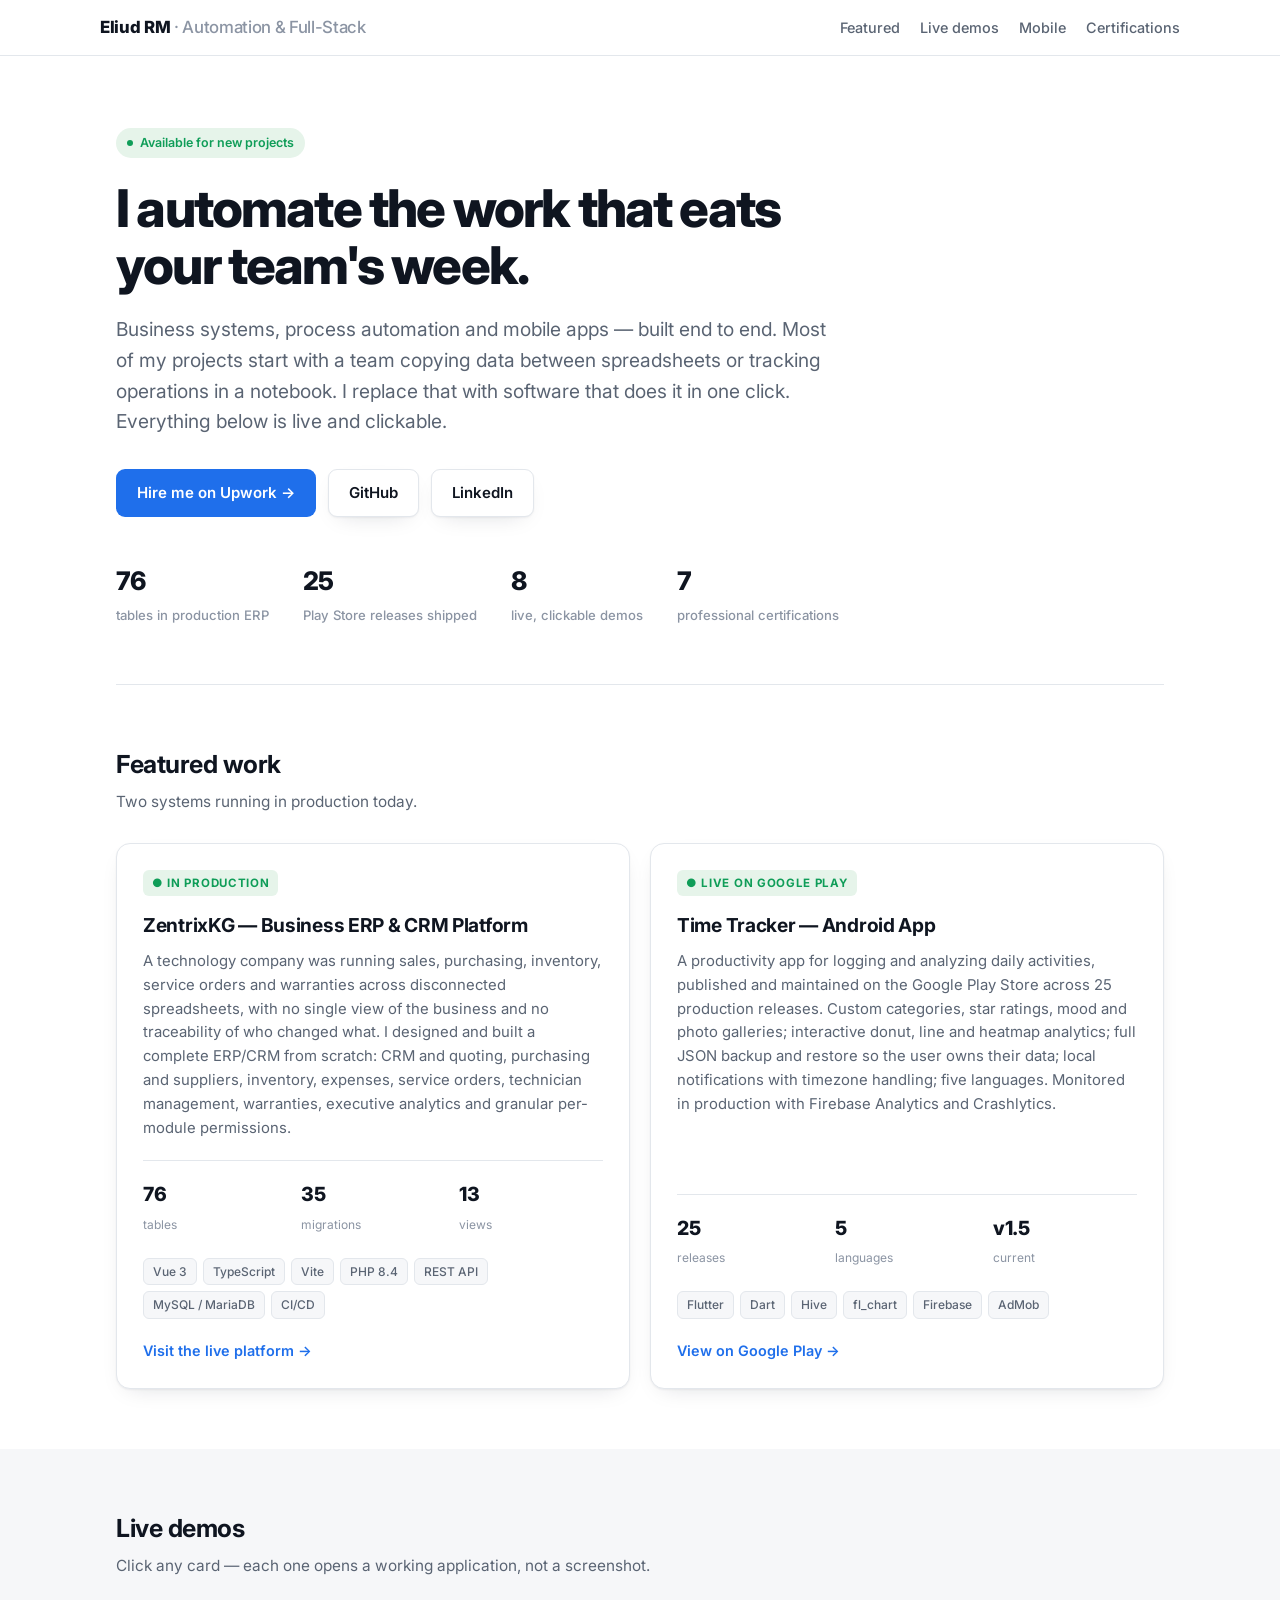
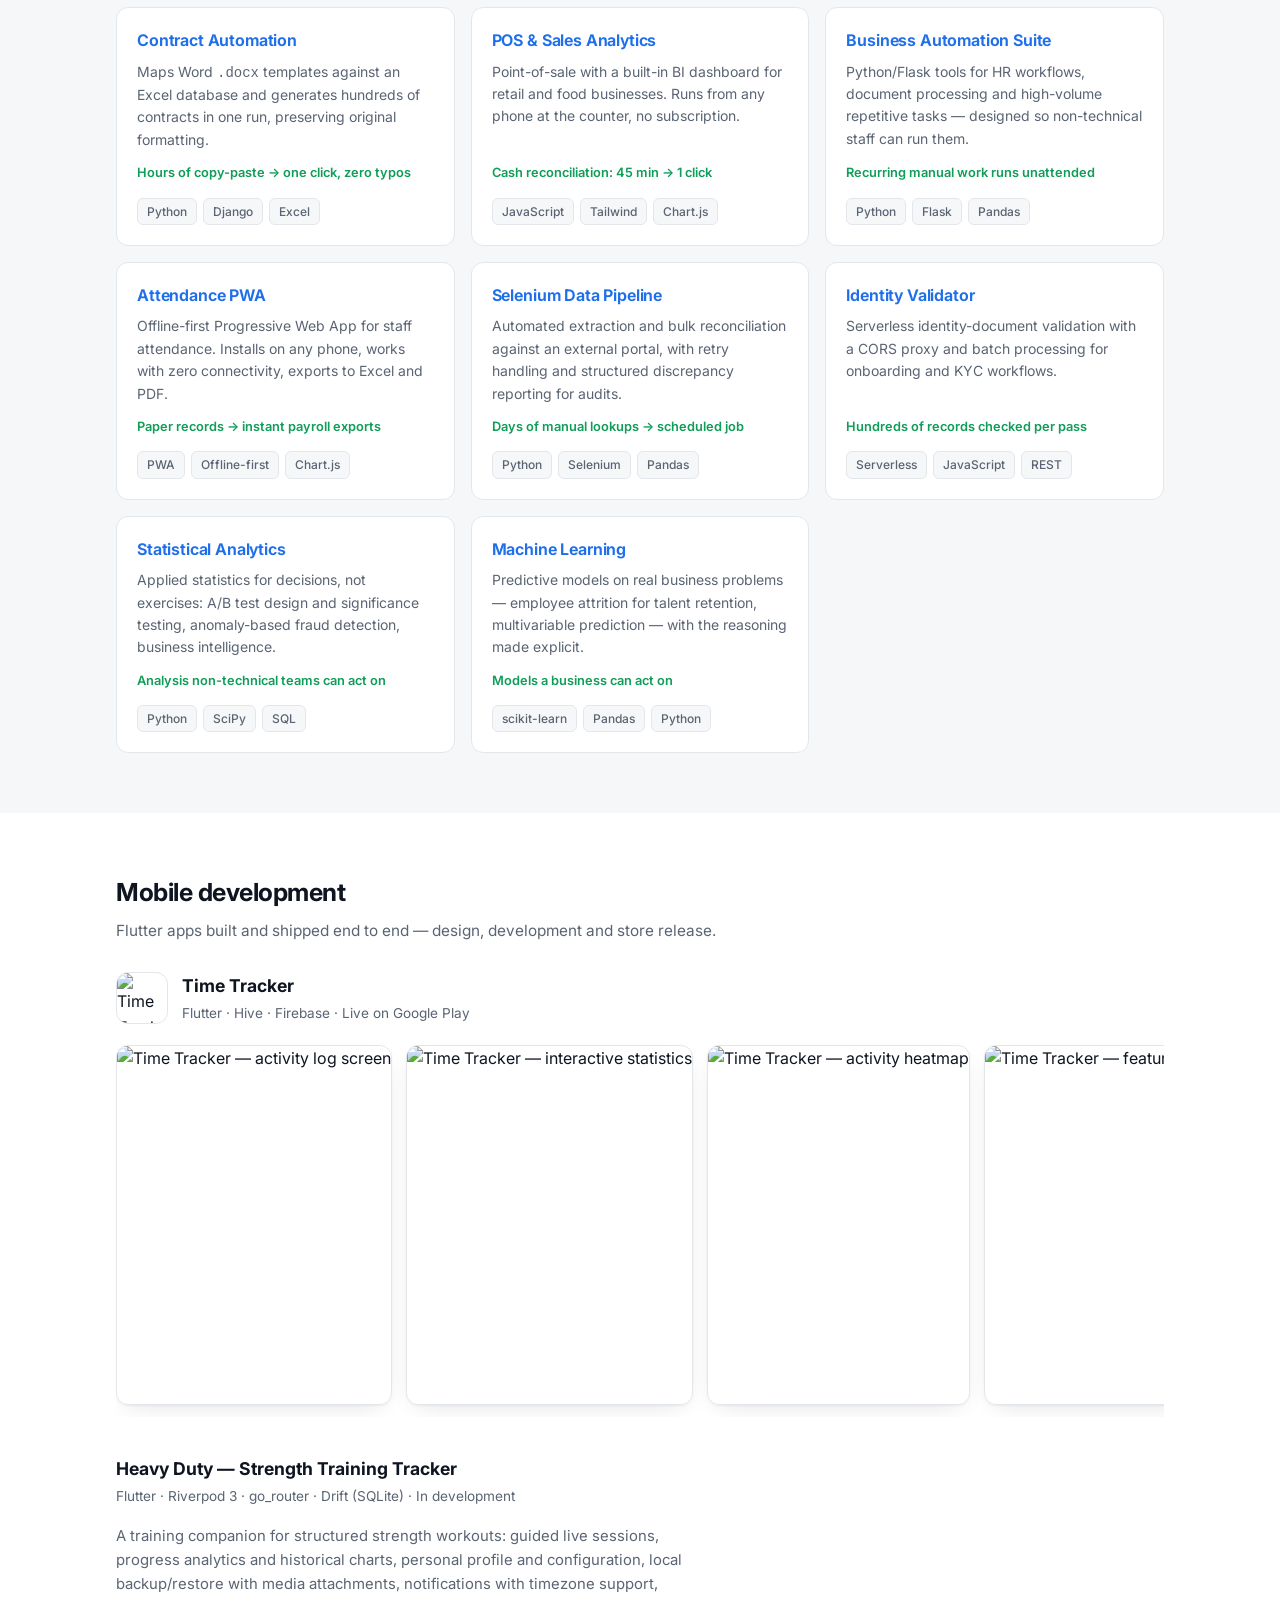
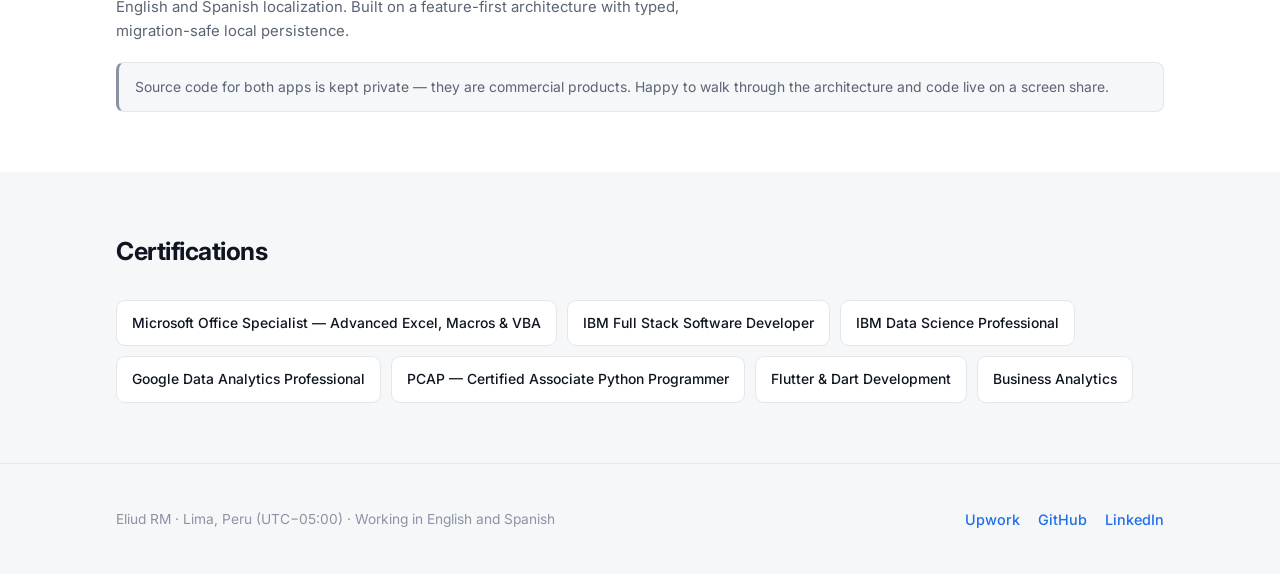
==== index.html @ 67a11128 "feat: portfolio landing page" ====
<!DOCTYPE html>
<html lang="en">
<head>
<meta charset="utf-8">
<meta name="viewport" content="width=device-width, initial-scale=1">
<title>Eliud RM — Automation &amp; Full-Stack Developer</title>
<meta name="description" content="I build automation, web and mobile systems that give businesses back the hours they lose to manual work. Excel/VBA, Python, Vue, Flutter.">
<meta property="og:title" content="Eliud RM — Automation &amp; Full-Stack Developer">
<meta property="og:description" content="ERP platforms, business automation and shipped mobile apps. Live demos you can click.">
<meta property="og:type" content="website">
<link rel="icon" href="assets/timetracker/icon.webp">
<link rel="preconnect" href="https://fonts.googleapis.com">
<link rel="preconnect" href="https://fonts.gstatic.com" crossorigin>
<link href="https://fonts.googleapis.com/css2?family=Inter:wght@400;500;600;700;800&display=swap" rel="stylesheet">
<style>
:root{
  --bg:#ffffff; --bg-soft:#f6f7f9; --bg-card:#ffffff;
  --fg:#0f1520; --fg-muted:#5a6473; --fg-faint:#8b94a3;
  --border:#e3e7ec; --accent:#1f6feb; --accent-soft:#e8f0fe;
  --good:#0f9d58; --good-soft:#e6f4ea;
  --shadow:0 1px 2px rgba(16,24,40,.05),0 8px 24px -12px rgba(16,24,40,.18);
}
@media (prefers-color-scheme:dark){
  :root:not([data-theme="light"]){
    --bg:#0c1016; --bg-soft:#11161f; --bg-card:#141a24;
    --fg:#e9edf3; --fg-muted:#9aa5b4; --fg-faint:#6d7889;
    --border:#222b38; --accent:#4d90f0; --accent-soft:#16233a;
    --good:#4ade80; --good-soft:#13291d;
    --shadow:0 1px 2px rgba(0,0,0,.4),0 8px 24px -12px rgba(0,0,0,.7);
  }
}
:root[data-theme="dark"]{
  --bg:#0c1016; --bg-soft:#11161f; --bg-card:#141a24;
  --fg:#e9edf3; --fg-muted:#9aa5b4; --fg-faint:#6d7889;
  --border:#222b38; --accent:#4d90f0; --accent-soft:#16233a;
  --good:#4ade80; --good-soft:#13291d;
  --shadow:0 1px 2px rgba(0,0,0,.4),0 8px 24px -12px rgba(0,0,0,.7);
}
*{box-sizing:border-box;margin:0;padding:0}
body{
  background:var(--bg); color:var(--fg);
  font-family:Inter,system-ui,-apple-system,"Segoe UI",sans-serif;
  line-height:1.6; -webkit-font-smoothing:antialiased;
}
.wrap{max-width:1080px;margin:0 auto;padding:0 16px}
a{color:var(--accent);text-decoration:none}
a:hover{text-decoration:underline}

/* header */
header{border-bottom:1px solid var(--border);background:var(--bg);position:sticky;top:0;z-index:10;backdrop-filter:blur(8px)}
.hdr{display:flex;align-items:center;justify-content:space-between;gap:16px;padding:14px 0}
.brand{font-weight:800;letter-spacing:-.02em;font-size:1.05rem}
.brand span{color:var(--fg-faint);font-weight:500}
nav{display:flex;gap:20px;font-size:.9rem;font-weight:500}
nav a{color:var(--fg-muted)}
nav a:hover{color:var(--fg);text-decoration:none}
@media(max-width:700px){nav{display:none}}

/* hero */
.hero{padding:72px 0 56px;border-bottom:1px solid var(--border)}
.badge{display:inline-flex;align-items:center;gap:7px;background:var(--good-soft);color:var(--good);
  font-size:.78rem;font-weight:600;padding:5px 11px;border-radius:999px;margin-bottom:22px}
.dot{width:6px;height:6px;border-radius:50%;background:currentColor}
h1{font-size:clamp(2rem,5.2vw,3.25rem);line-height:1.1;letter-spacing:-.035em;font-weight:800;max-width:19ch}
.lede{margin-top:20px;font-size:clamp(1.02rem,2vw,1.2rem);color:var(--fg-muted);max-width:60ch}
.cta{display:flex;flex-wrap:wrap;gap:12px;margin-top:32px}
.btn{display:inline-flex;align-items:center;gap:8px;font-weight:600;font-size:.94rem;
  padding:11px 20px;border-radius:9px;border:1px solid transparent;transition:.15s}
.btn:hover{text-decoration:none;transform:translateY(-1px)}
.btn-primary{background:var(--accent);color:#fff}
.btn-ghost{background:var(--bg-card);color:var(--fg);border-color:var(--border);box-shadow:var(--shadow)}
.stats{display:flex;flex-wrap:wrap;gap:34px;margin-top:44px}
.stat b{display:block;font-size:1.6rem;font-weight:800;letter-spacing:-.02em}
.stat span{font-size:.82rem;color:var(--fg-faint);font-weight:500}

/* sections */
section{padding:60px 0}
.sec-head{margin-bottom:28px}
h2{font-size:1.55rem;font-weight:700;letter-spacing:-.02em}
.sec-head p{color:var(--fg-muted);margin-top:6px;font-size:.96rem}

/* featured */
.feat{display:grid;gap:20px;grid-template-columns:repeat(auto-fit,minmax(320px,1fr))}
.fcard{background:var(--bg-card);border:1px solid var(--border);border-radius:14px;padding:26px;box-shadow:var(--shadow);
  display:flex;flex-direction:column}
.tag{display:inline-block;font-size:.72rem;font-weight:700;letter-spacing:.06em;text-transform:uppercase;
  color:var(--accent);background:var(--accent-soft);padding:4px 9px;border-radius:6px;margin-bottom:14px;align-self:flex-start}
.tag.live{color:var(--good);background:var(--good-soft)}
.fcard h3{font-size:1.2rem;font-weight:700;letter-spacing:-.015em;margin-bottom:9px}
.fcard p{color:var(--fg-muted);font-size:.93rem;flex:1}
.metrics{display:grid;grid-template-columns:repeat(auto-fit,minmax(88px,1fr));gap:14px;margin:20px 0 4px;
  padding-top:18px;border-top:1px solid var(--border)}
.metrics div b{display:block;font-size:1.22rem;font-weight:800;letter-spacing:-.02em}
.metrics div span{font-size:.75rem;color:var(--fg-faint)}
.stack{display:flex;flex-wrap:wrap;gap:6px;margin-top:18px}
.chip{font-size:.75rem;font-weight:500;color:var(--fg-muted);background:var(--bg-soft);
  border:1px solid var(--border);padding:3px 9px;border-radius:6px}
.flink{margin-top:20px;font-weight:600;font-size:.9rem}

/* grid */
.grid{display:grid;gap:16px;grid-template-columns:repeat(auto-fill,minmax(270px,1fr))}
.card{background:var(--bg-card);border:1px solid var(--border);border-radius:12px;padding:20px;
  display:flex;flex-direction:column;transition:.18s}
.card:hover{transform:translateY(-2px);box-shadow:var(--shadow);border-color:var(--accent)}
.card h3{font-size:1rem;font-weight:660;margin-bottom:7px;letter-spacing:-.01em}
.card p{font-size:.875rem;color:var(--fg-muted);flex:1}
.card .impact{margin-top:12px;font-size:.8rem;font-weight:600;color:var(--good)}
.card .stack{margin-top:14px}

/* mobile apps */
.shots{display:flex;gap:14px;overflow-x:auto;padding:4px 0 12px;scroll-snap-type:x mandatory}
.shots img{height:360px;width:auto;border-radius:12px;border:1px solid var(--border);
  box-shadow:var(--shadow);scroll-snap-align:start;flex:none}
.appbar{display:flex;align-items:center;gap:14px;margin-bottom:16px}
.appbar img{width:52px;height:52px;border-radius:12px;border:1px solid var(--border)}
.appbar h3{font-size:1.1rem;font-weight:700}
.appbar span{font-size:.85rem;color:var(--fg-muted)}
.note{background:var(--bg-soft);border:1px solid var(--border);border-left:3px solid var(--fg-faint);
  border-radius:8px;padding:13px 16px;font-size:.87rem;color:var(--fg-muted);margin-top:18px}

/* certs */
.certs{display:flex;flex-wrap:wrap;gap:10px}
.cert{background:var(--bg-card);border:1px solid var(--border);border-radius:9px;
  padding:11px 15px;font-size:.87rem;font-weight:500}

/* footer */
footer{border-top:1px solid var(--border);padding:44px 0;background:var(--bg-soft)}
.foot{display:flex;flex-wrap:wrap;gap:18px;justify-content:space-between;align-items:center}
.foot p{font-size:.86rem;color:var(--fg-faint)}
.flinks{display:flex;gap:18px;font-size:.9rem;font-weight:500}
.alt{background:var(--bg-soft)}
</style>
</head>
<body>

<header>
  <div class="wrap hdr">
    <div class="brand">Eliud RM <span>· Automation &amp; Full-Stack</span></div>
    <nav>
      <a href="#work">Featured</a>
      <a href="#demos">Live demos</a>
      <a href="#mobile">Mobile</a>
      <a href="#certs">Certifications</a>
    </nav>
  </div>
</header>

<div class="wrap">
  <div class="hero">
    <div class="badge"><span class="dot"></span> Available for new projects</div>
    <h1>I automate the work that eats your team's week.</h1>
    <p class="lede">
      Business systems, process automation and mobile apps — built end to end.
      Most of my projects start with a team copying data between spreadsheets or tracking
      operations in a notebook. I replace that with software that does it in one click.
      Everything below is live and clickable.
    </p>
    <div class="cta">
      <a class="btn btn-primary" href="https://www.upwork.com/freelancers/~01471ca462b236e8e5">Hire me on Upwork →</a>
      <a class="btn btn-ghost" href="https://github.com/Enybyy">GitHub</a>
      <a class="btn btn-ghost" href="https://www.linkedin.com/in/eliud-rojas-mendoza-414652212/">LinkedIn</a>
    </div>
    <div class="stats">
      <div class="stat"><b>76</b><span>tables in production ERP</span></div>
      <div class="stat"><b>25</b><span>Play Store releases shipped</span></div>
      <div class="stat"><b>8</b><span>live, clickable demos</span></div>
      <div class="stat"><b>7</b><span>professional certifications</span></div>
    </div>
  </div>
</div>

<section id="work">
  <div class="wrap">
    <div class="sec-head">
      <h2>Featured work</h2>
      <p>Two systems running in production today.</p>
    </div>
    <div class="feat">

      <article class="fcard">
        <span class="tag live">● In production</span>
        <h3>ZentrixKG — Business ERP &amp; CRM Platform</h3>
        <p>
          A technology company was running sales, purchasing, inventory, service orders and warranties
          across disconnected spreadsheets, with no single view of the business and no traceability of
          who changed what. I designed and built a complete ERP/CRM from scratch: CRM and quoting,
          purchasing and suppliers, inventory, expenses, service orders, technician management,
          warranties, executive analytics and granular per-module permissions.
        </p>
        <div class="metrics">
          <div><b>76</b><span>tables</span></div>
          <div><b>35</b><span>migrations</span></div>
          <div><b>13</b><span>views</span></div>
        </div>
        <div class="stack">
          <span class="chip">Vue 3</span><span class="chip">TypeScript</span><span class="chip">Vite</span>
          <span class="chip">PHP 8.4</span><span class="chip">REST API</span><span class="chip">MySQL / MariaDB</span>
          <span class="chip">CI/CD</span>
        </div>
        <div class="flink"><a href="https://zentrixkg.com">Visit the live platform →</a></div>
      </article>

      <article class="fcard">
        <span class="tag live">● Live on Google Play</span>
        <h3>Time Tracker — Android App</h3>
        <p>
          A productivity app for logging and analyzing daily activities, published and maintained on
          the Google Play Store across 25 production releases. Custom categories, star ratings, mood
          and photo galleries; interactive donut, line and heatmap analytics; full JSON backup and
          restore so the user owns their data; local notifications with timezone handling; five
          languages. Monitored in production with Firebase Analytics and Crashlytics.
        </p>
        <div class="metrics">
          <div><b>25</b><span>releases</span></div>
          <div><b>5</b><span>languages</span></div>
          <div><b>v1.5</b><span>current</span></div>
        </div>
        <div class="stack">
          <span class="chip">Flutter</span><span class="chip">Dart</span><span class="chip">Hive</span>
          <span class="chip">fl_chart</span><span class="chip">Firebase</span><span class="chip">AdMob</span>
        </div>
        <div class="flink"><a href="https://play.google.com/store/apps/details?id=com.activitytracker.activity_tracker">View on Google Play →</a></div>
      </article>

    </div>
  </div>
</section>

<section id="demos" class="alt">
  <div class="wrap">
    <div class="sec-head">
      <h2>Live demos</h2>
      <p>Click any card — each one opens a working application, not a screenshot.</p>
    </div>
    <div class="grid">

      <a class="card" href="https://enybyy.github.io/contract-automation-system/">
        <h3>Contract Automation</h3>
        <p>Maps Word <code>.docx</code> templates against an Excel database and generates hundreds of contracts in one run, preserving original formatting.</p>
        <div class="impact">Hours of copy-paste → one click, zero typos</div>
        <div class="stack"><span class="chip">Python</span><span class="chip">Django</span><span class="chip">Excel</span></div>
      </a>

      <a class="card" href="https://enybyy.github.io/pos-sales-management-system/">
        <h3>POS &amp; Sales Analytics</h3>
        <p>Point-of-sale with a built-in BI dashboard for retail and food businesses. Runs from any phone at the counter, no subscription.</p>
        <div class="impact">Cash reconciliation: 45 min → 1 click</div>
        <div class="stack"><span class="chip">JavaScript</span><span class="chip">Tailwind</span><span class="chip">Chart.js</span></div>
      </a>

      <a class="card" href="https://enybyy.github.io/business-automation-suite/">
        <h3>Business Automation Suite</h3>
        <p>Python/Flask tools for HR workflows, document processing and high-volume repetitive tasks — designed so non-technical staff can run them.</p>
        <div class="impact">Recurring manual work runs unattended</div>
        <div class="stack"><span class="chip">Python</span><span class="chip">Flask</span><span class="chip">Pandas</span></div>
      </a>

      <a class="card" href="https://enybyy.github.io/attendance-tracker-pwa/">
        <h3>Attendance PWA</h3>
        <p>Offline-first Progressive Web App for staff attendance. Installs on any phone, works with zero connectivity, exports to Excel and PDF.</p>
        <div class="impact">Paper records → instant payroll exports</div>
        <div class="stack"><span class="chip">PWA</span><span class="chip">Offline-first</span><span class="chip">Chart.js</span></div>
      </a>

      <a class="card" href="https://enybyy.github.io/web-scraping-selenium-pipeline/">
        <h3>Selenium Data Pipeline</h3>
        <p>Automated extraction and bulk reconciliation against an external portal, with retry handling and structured discrepancy reporting for audits.</p>
        <div class="impact">Days of manual lookups → scheduled job</div>
        <div class="stack"><span class="chip">Python</span><span class="chip">Selenium</span><span class="chip">Pandas</span></div>
      </a>

      <a class="card" href="https://enybyy.github.io/dni-identity-validator/">
        <h3>Identity Validator</h3>
        <p>Serverless identity-document validation with a CORS proxy and batch processing for onboarding and KYC workflows.</p>
        <div class="impact">Hundreds of records checked per pass</div>
        <div class="stack"><span class="chip">Serverless</span><span class="chip">JavaScript</span><span class="chip">REST</span></div>
      </a>

      <a class="card" href="https://enybyy.github.io/statistical-data-analytics/">
        <h3>Statistical Analytics</h3>
        <p>Applied statistics for decisions, not exercises: A/B test design and significance testing, anomaly-based fraud detection, business intelligence.</p>
        <div class="impact">Analysis non-technical teams can act on</div>
        <div class="stack"><span class="chip">Python</span><span class="chip">SciPy</span><span class="chip">SQL</span></div>
      </a>

      <a class="card" href="https://enybyy.github.io/data-science-machine-learning/">
        <h3>Machine Learning</h3>
        <p>Predictive models on real business problems — employee attrition for talent retention, multivariable prediction — with the reasoning made explicit.</p>
        <div class="impact">Models a business can act on</div>
        <div class="stack"><span class="chip">scikit-learn</span><span class="chip">Pandas</span><span class="chip">Python</span></div>
      </a>

    </div>
  </div>
</section>

<section id="mobile">
  <div class="wrap">
    <div class="sec-head">
      <h2>Mobile development</h2>
      <p>Flutter apps built and shipped end to end — design, development and store release.</p>
    </div>

    <div class="appbar">
      <img src="assets/timetracker/icon.webp" alt="Time Tracker app icon">
      <div>
        <h3>Time Tracker</h3>
        <span>Flutter · Hive · Firebase · Live on Google Play</span>
      </div>
    </div>
    <div class="shots">
      <img src="assets/timetracker/shot-1.webp" alt="Time Tracker — activity log screen" loading="lazy">
      <img src="assets/timetracker/shot-3.webp" alt="Time Tracker — interactive statistics" loading="lazy">
      <img src="assets/timetracker/shot-4.webp" alt="Time Tracker — activity heatmap" loading="lazy">
      <img src="assets/timetracker/shot-2.webp" alt="Time Tracker — feature overview" loading="lazy">
    </div>

    <div style="margin-top:38px" class="appbar">
      <div>
        <h3>Heavy Duty — Strength Training Tracker</h3>
        <span>Flutter · Riverpod 3 · go_router · Drift (SQLite) · In development</span>
      </div>
    </div>
    <p style="color:var(--fg-muted);font-size:.93rem;max-width:66ch">
      A training companion for structured strength workouts: guided live sessions, progress analytics
      and historical charts, personal profile and configuration, local backup/restore with media
      attachments, notifications with timezone support, English and Spanish localization. Built on a
      feature-first architecture with typed, migration-safe local persistence.
    </p>

    <div class="note">
      Source code for both apps is kept private — they are commercial products. Happy to walk through
      the architecture and code live on a screen share.
    </div>
  </div>
</section>

<section id="certs" class="alt">
  <div class="wrap">
    <div class="sec-head"><h2>Certifications</h2></div>
    <div class="certs">
      <div class="cert">Microsoft Office Specialist — Advanced Excel, Macros &amp; VBA</div>
      <div class="cert">IBM Full Stack Software Developer</div>
      <div class="cert">IBM Data Science Professional</div>
      <div class="cert">Google Data Analytics Professional</div>
      <div class="cert">PCAP — Certified Associate Python Programmer</div>
      <div class="cert">Flutter &amp; Dart Development</div>
      <div class="cert">Business Analytics</div>
    </div>
  </div>
</section>

<footer>
  <div class="wrap foot">
    <p>Eliud RM · Lima, Peru (UTC−05:00) · Working in English and Spanish</p>
    <div class="flinks">
      <a href="https://www.upwork.com/freelancers/~01471ca462b236e8e5">Upwork</a>
      <a href="https://github.com/Enybyy">GitHub</a>
      <a href="https://www.linkedin.com/in/eliud-rojas-mendoza-414652212/">LinkedIn</a>
    </div>
  </div>
</footer>

</body>
</html>
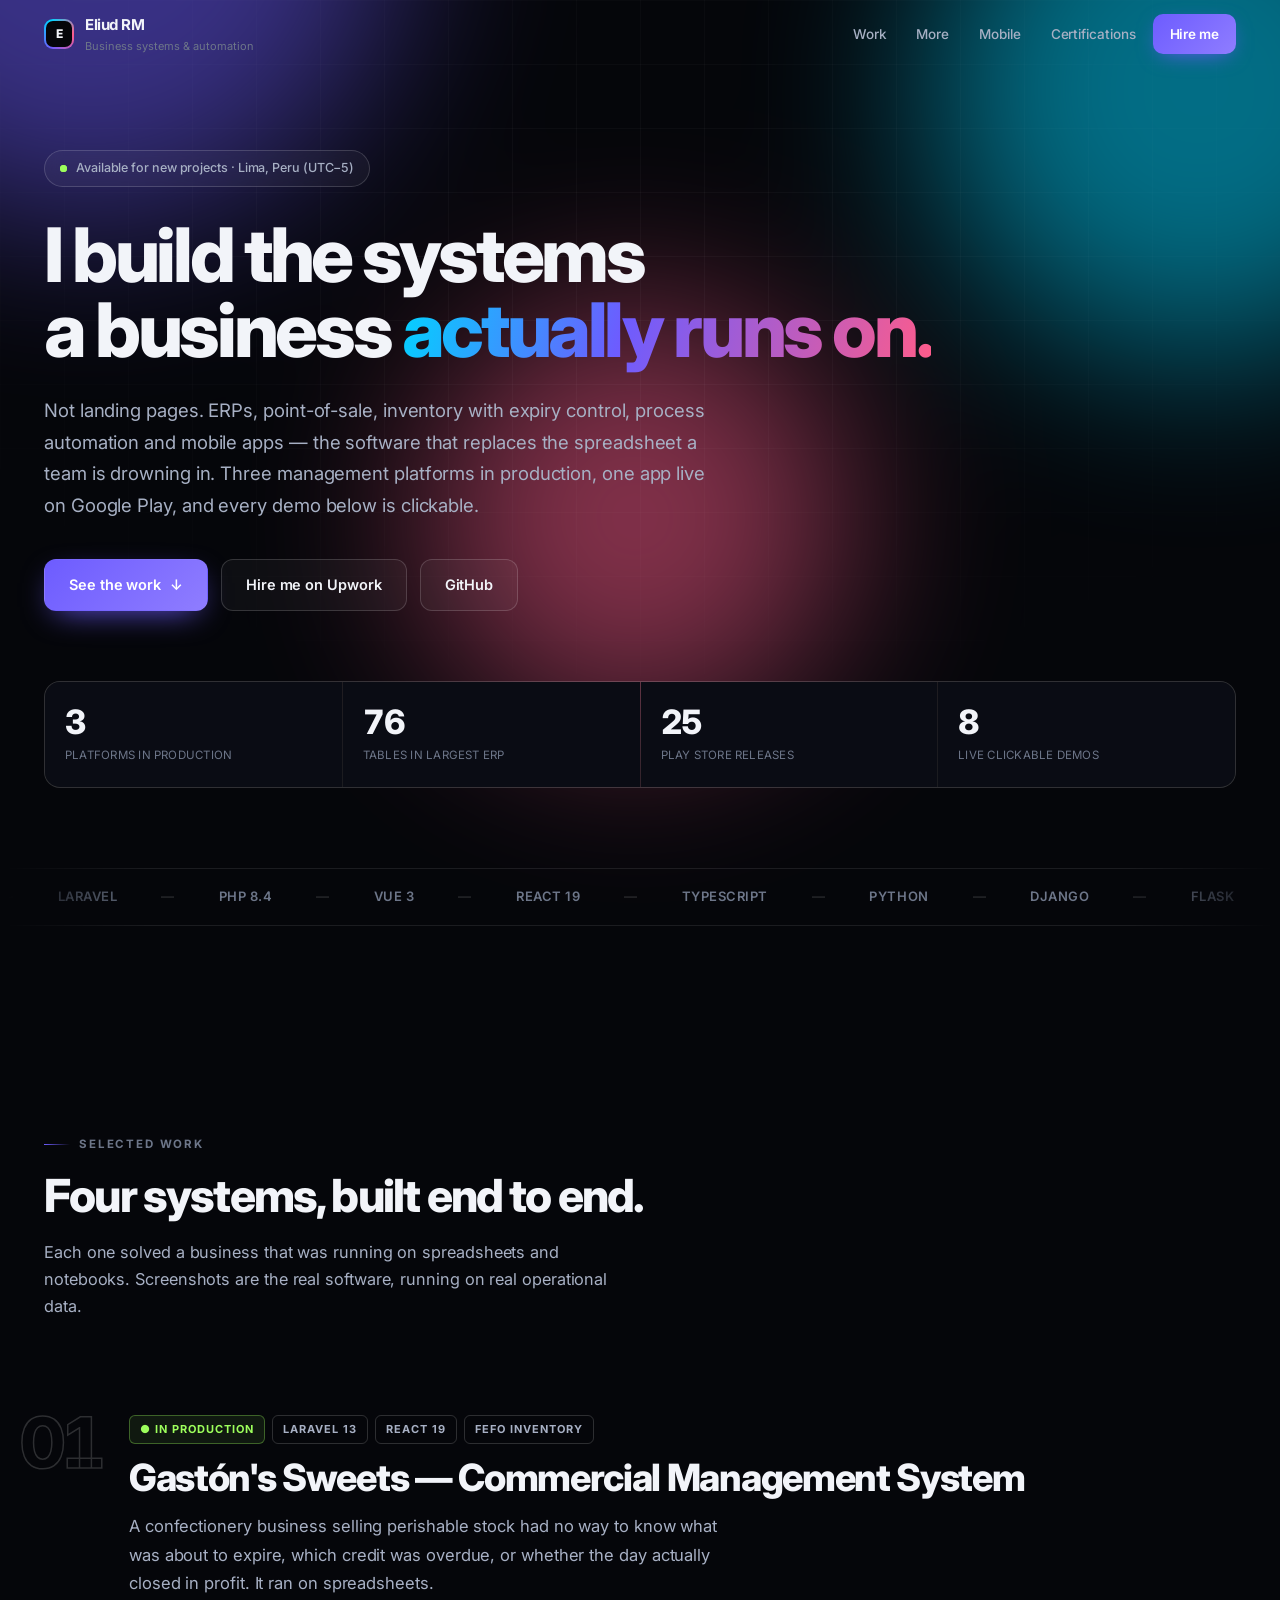
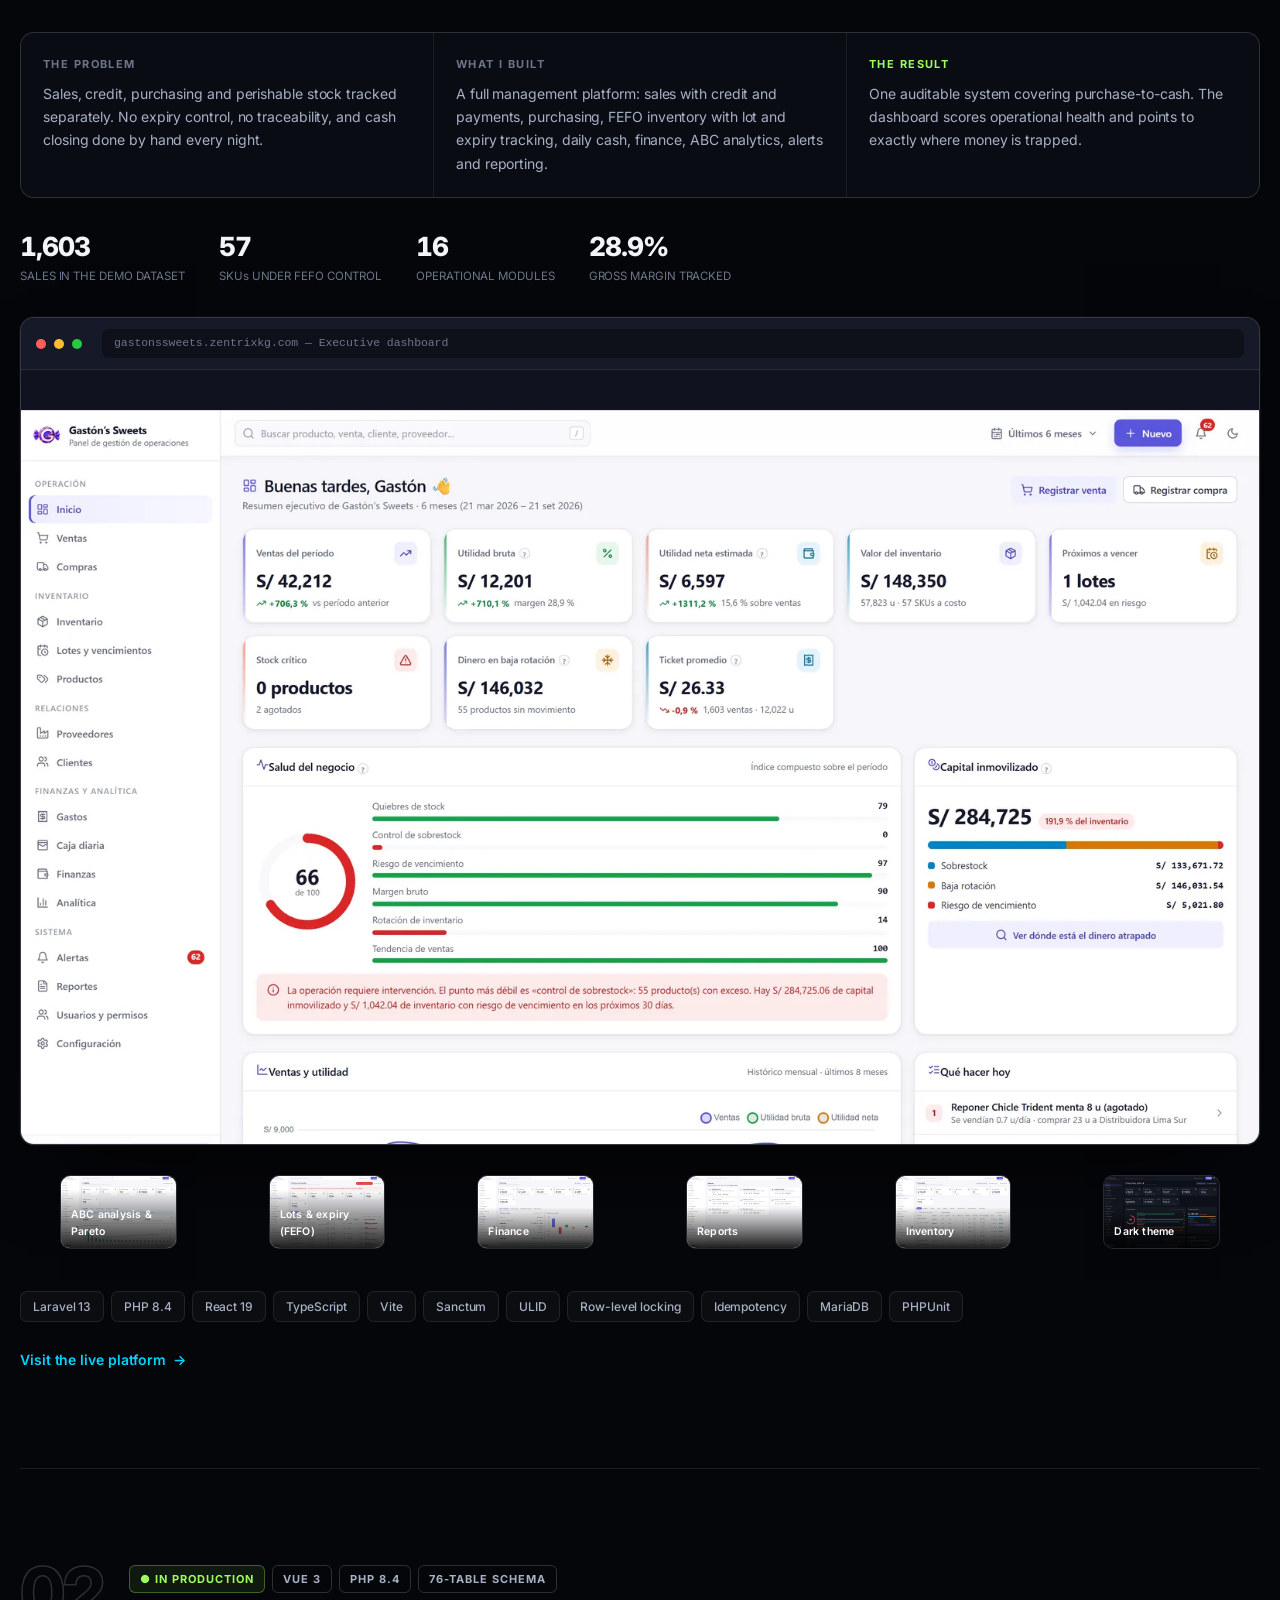
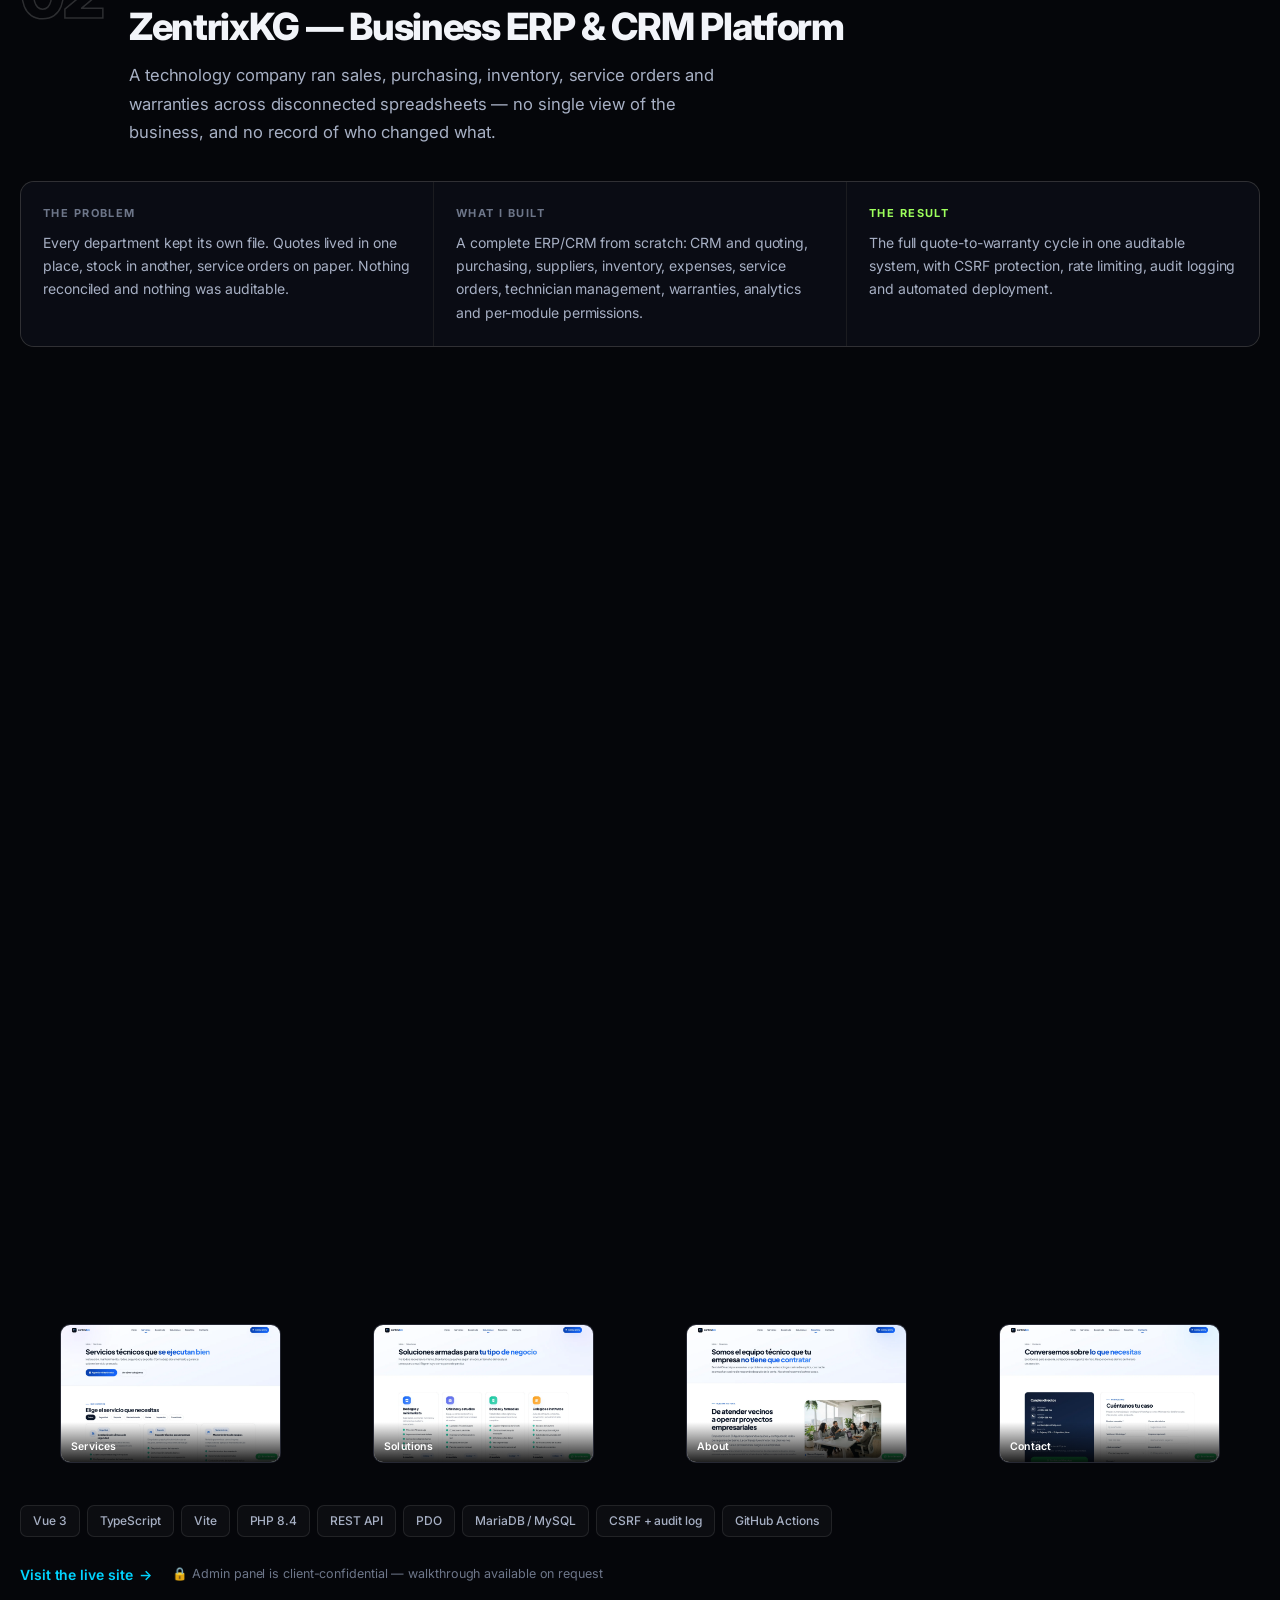
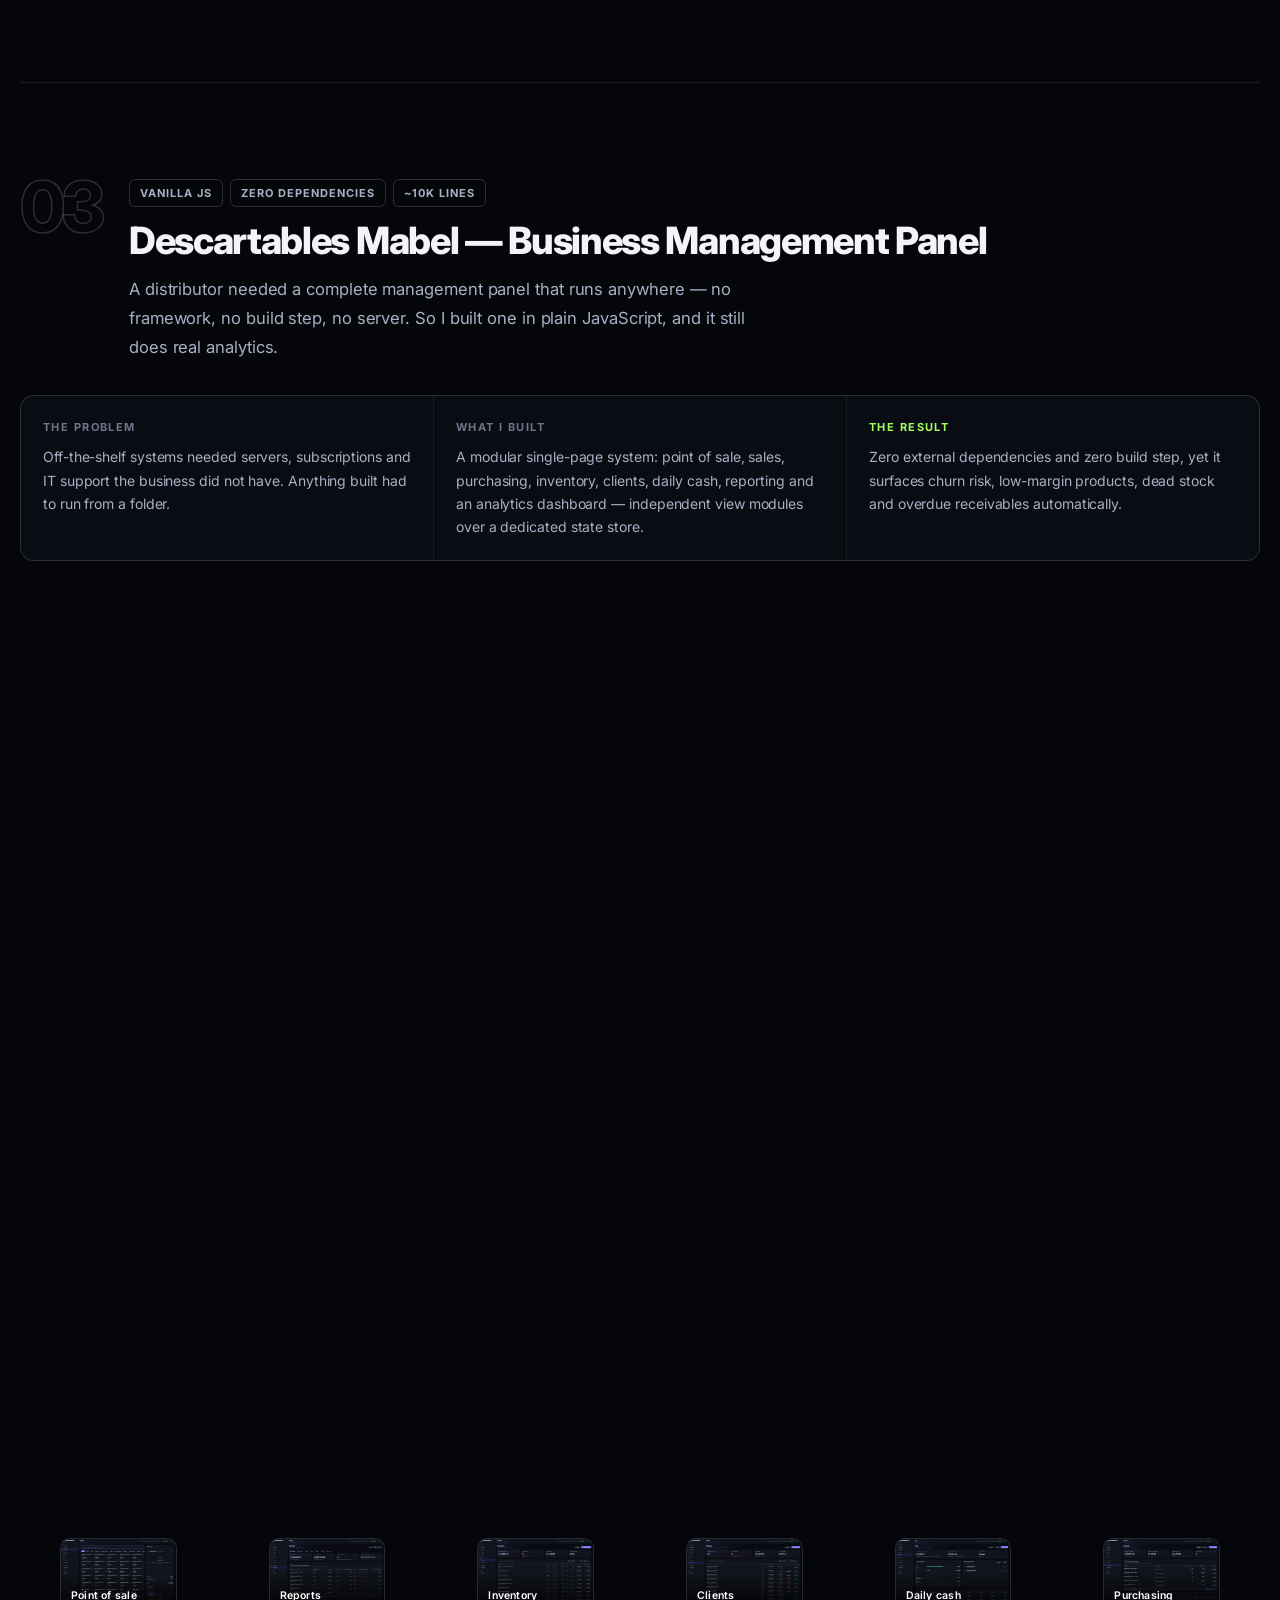
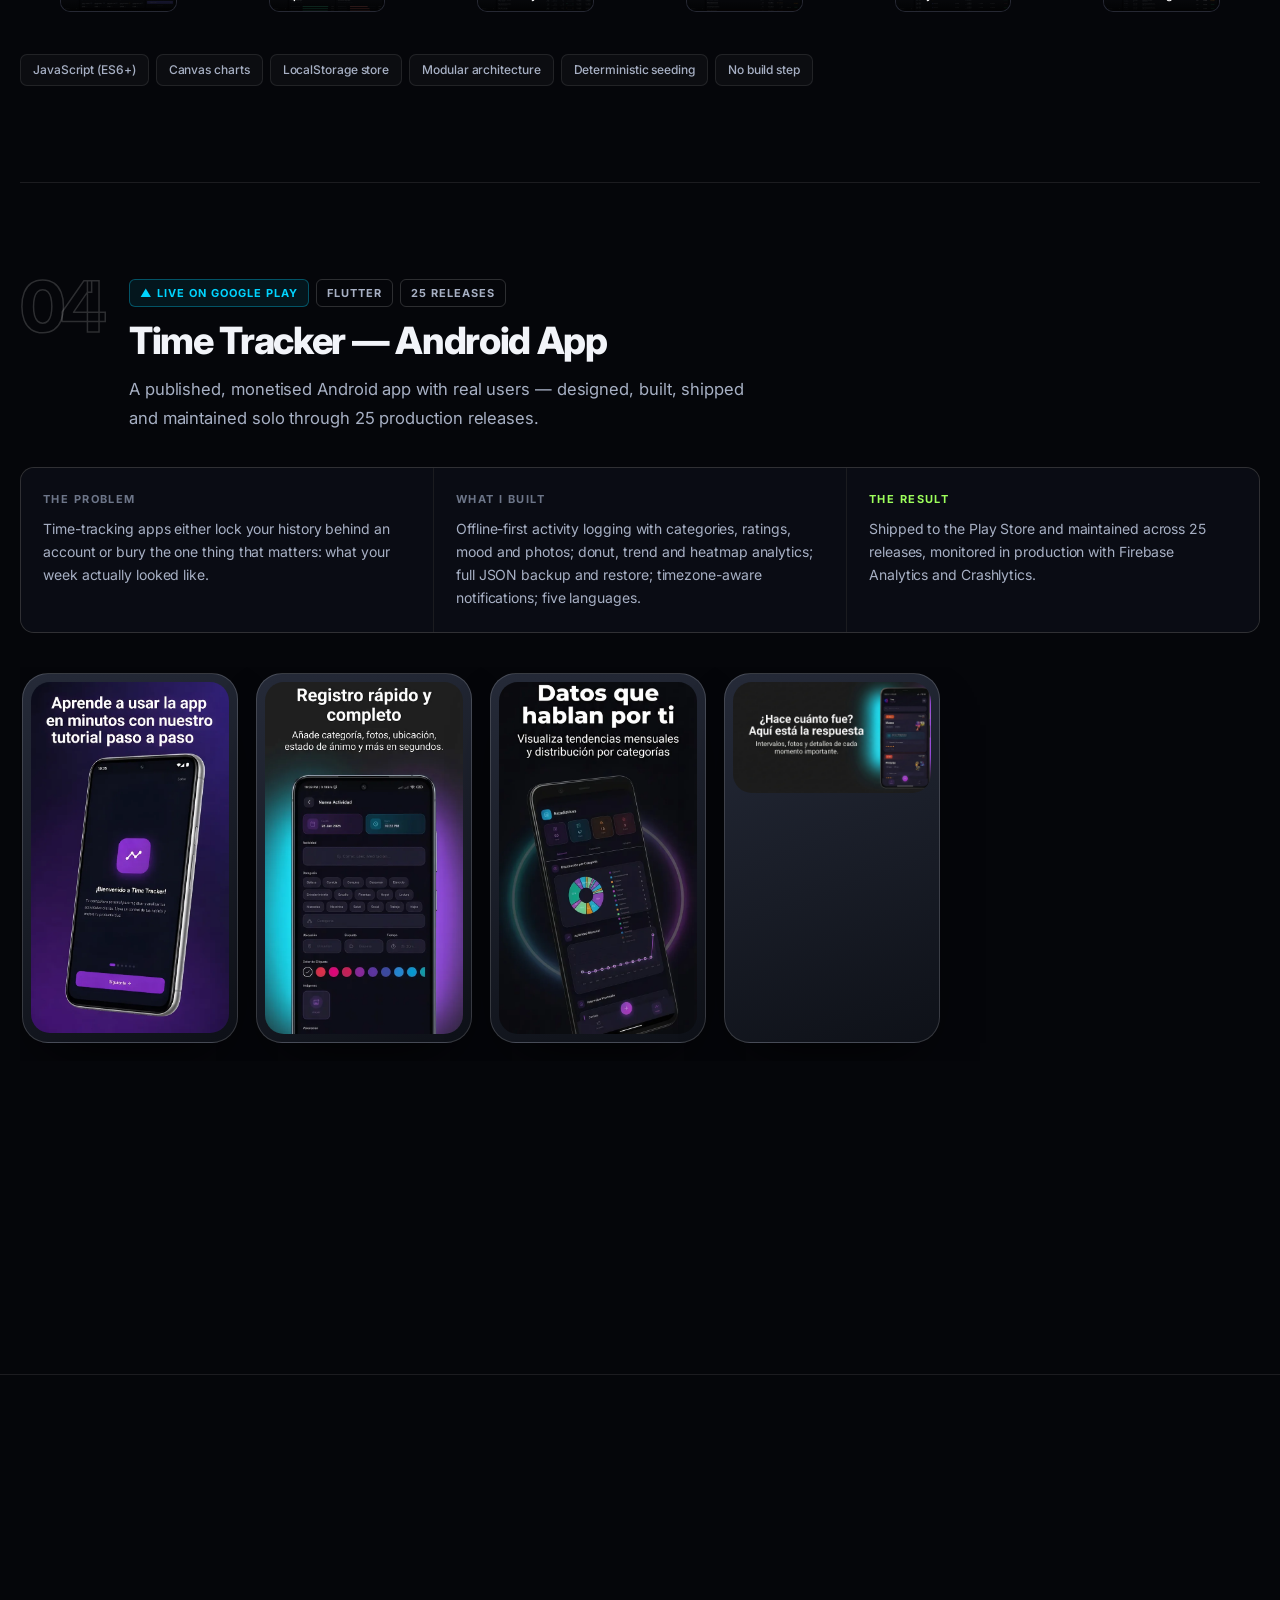
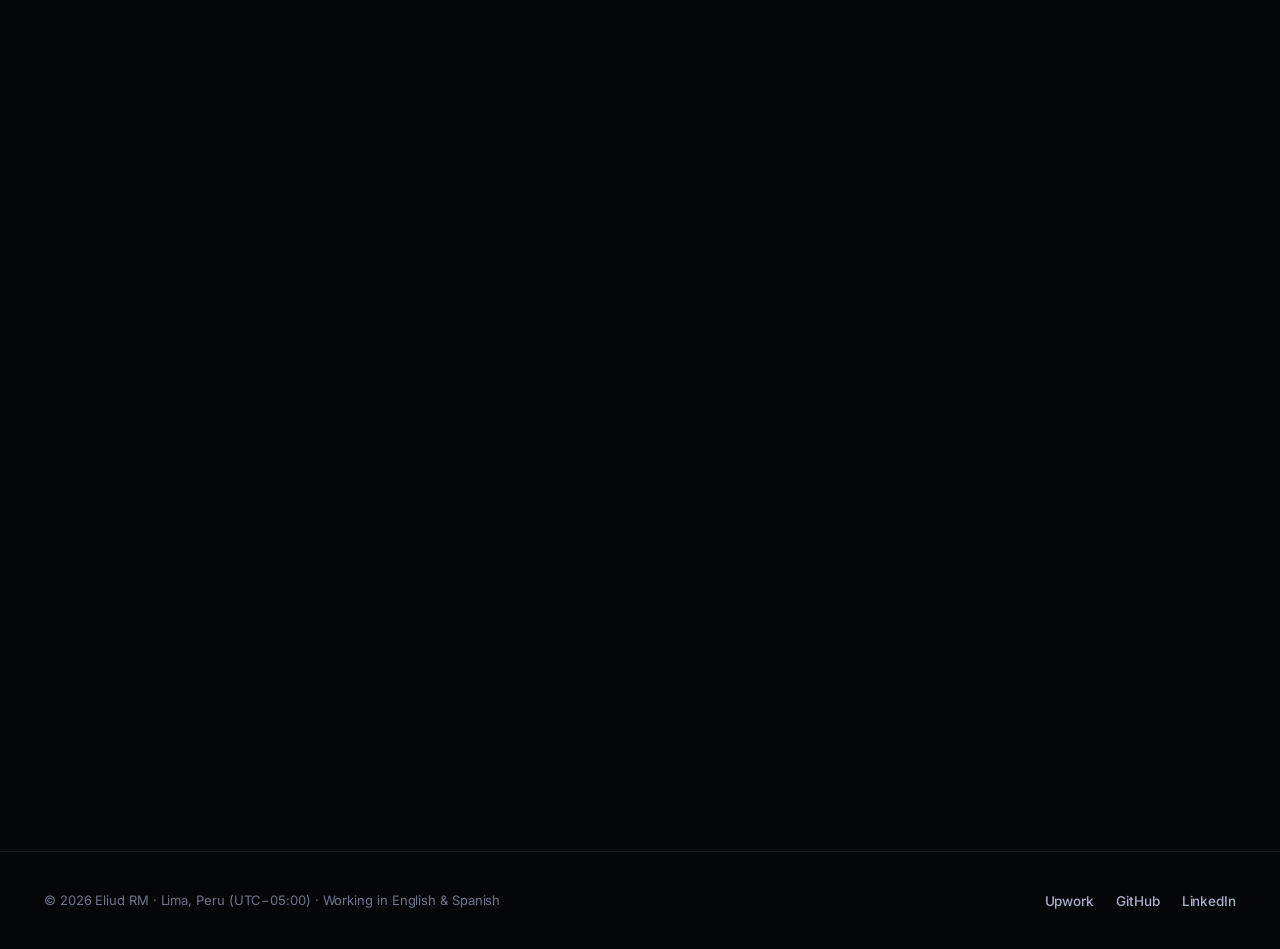
==== commit ca8ee9ee: "feat: rebuild portfolio — case studies, real screenshots, animations Rediseño completo: - 4 casos de" ====
--- a/index.html
+++ b/index.html
@@ -2,364 +2,477 @@
 <html lang="en">
 <head>
 <meta charset="utf-8">
-<meta name="viewport" content="width=device-width, initial-scale=1">
-<title>Eliud RM — Automation &amp; Full-Stack Developer</title>
-<meta name="description" content="I build automation, web and mobile systems that give businesses back the hours they lose to manual work. Excel/VBA, Python, Vue, Flutter.">
-<meta property="og:title" content="Eliud RM — Automation &amp; Full-Stack Developer">
-<meta property="og:description" content="ERP platforms, business automation and shipped mobile apps. Live demos you can click.">
+<meta name="viewport" content="width=device-width,initial-scale=1">
+<title>Eliud RM — Business Systems, Automation &amp; Apps</title>
+<meta name="description" content="I build the systems businesses run on: ERPs, automation and mobile apps. Three management platforms in production and an app live on Google Play.">
+<meta name="author" content="Eliud RM">
 <meta property="og:type" content="website">
+<meta property="og:title" content="Eliud RM — Business Systems, Automation &amp; Apps">
+<meta property="og:description" content="Three management platforms in production, an app on Google Play, eight live demos you can click.">
+<meta property="og:image" content="assets/gaston/dashboard.webp">
+<meta name="twitter:card" content="summary_large_image">
 <link rel="icon" href="assets/timetracker/icon.webp">
 <link rel="preconnect" href="https://fonts.googleapis.com">
 <link rel="preconnect" href="https://fonts.gstatic.com" crossorigin>
 <link href="https://fonts.googleapis.com/css2?family=Inter:wght@400;500;600;700;800&display=swap" rel="stylesheet">
-<style>
-:root{
-  --bg:#ffffff; --bg-soft:#f6f7f9; --bg-card:#ffffff;
-  --fg:#0f1520; --fg-muted:#5a6473; --fg-faint:#8b94a3;
-  --border:#e3e7ec; --accent:#1f6feb; --accent-soft:#e8f0fe;
-  --good:#0f9d58; --good-soft:#e6f4ea;
-  --shadow:0 1px 2px rgba(16,24,40,.05),0 8px 24px -12px rgba(16,24,40,.18);
-}
-@media (prefers-color-scheme:dark){
-  :root:not([data-theme="light"]){
-    --bg:#0c1016; --bg-soft:#11161f; --bg-card:#141a24;
-    --fg:#e9edf3; --fg-muted:#9aa5b4; --fg-faint:#6d7889;
-    --border:#222b38; --accent:#4d90f0; --accent-soft:#16233a;
-    --good:#4ade80; --good-soft:#13291d;
-    --shadow:0 1px 2px rgba(0,0,0,.4),0 8px 24px -12px rgba(0,0,0,.7);
-  }
-}
-:root[data-theme="dark"]{
-  --bg:#0c1016; --bg-soft:#11161f; --bg-card:#141a24;
-  --fg:#e9edf3; --fg-muted:#9aa5b4; --fg-faint:#6d7889;
-  --border:#222b38; --accent:#4d90f0; --accent-soft:#16233a;
-  --good:#4ade80; --good-soft:#13291d;
-  --shadow:0 1px 2px rgba(0,0,0,.4),0 8px 24px -12px rgba(0,0,0,.7);
-}
-*{box-sizing:border-box;margin:0;padding:0}
-body{
-  background:var(--bg); color:var(--fg);
-  font-family:Inter,system-ui,-apple-system,"Segoe UI",sans-serif;
-  line-height:1.6; -webkit-font-smoothing:antialiased;
-}
-.wrap{max-width:1080px;margin:0 auto;padding:0 16px}
-a{color:var(--accent);text-decoration:none}
-a:hover{text-decoration:underline}
-
-/* header */
-header{border-bottom:1px solid var(--border);background:var(--bg);position:sticky;top:0;z-index:10;backdrop-filter:blur(8px)}
-.hdr{display:flex;align-items:center;justify-content:space-between;gap:16px;padding:14px 0}
-.brand{font-weight:800;letter-spacing:-.02em;font-size:1.05rem}
-.brand span{color:var(--fg-faint);font-weight:500}
-nav{display:flex;gap:20px;font-size:.9rem;font-weight:500}
-nav a{color:var(--fg-muted)}
-nav a:hover{color:var(--fg);text-decoration:none}
-@media(max-width:700px){nav{display:none}}
-
-/* hero */
-.hero{padding:72px 0 56px;border-bottom:1px solid var(--border)}
-.badge{display:inline-flex;align-items:center;gap:7px;background:var(--good-soft);color:var(--good);
-  font-size:.78rem;font-weight:600;padding:5px 11px;border-radius:999px;margin-bottom:22px}
-.dot{width:6px;height:6px;border-radius:50%;background:currentColor}
-h1{font-size:clamp(2rem,5.2vw,3.25rem);line-height:1.1;letter-spacing:-.035em;font-weight:800;max-width:19ch}
-.lede{margin-top:20px;font-size:clamp(1.02rem,2vw,1.2rem);color:var(--fg-muted);max-width:60ch}
-.cta{display:flex;flex-wrap:wrap;gap:12px;margin-top:32px}
-.btn{display:inline-flex;align-items:center;gap:8px;font-weight:600;font-size:.94rem;
-  padding:11px 20px;border-radius:9px;border:1px solid transparent;transition:.15s}
-.btn:hover{text-decoration:none;transform:translateY(-1px)}
-.btn-primary{background:var(--accent);color:#fff}
-.btn-ghost{background:var(--bg-card);color:var(--fg);border-color:var(--border);box-shadow:var(--shadow)}
-.stats{display:flex;flex-wrap:wrap;gap:34px;margin-top:44px}
-.stat b{display:block;font-size:1.6rem;font-weight:800;letter-spacing:-.02em}
-.stat span{font-size:.82rem;color:var(--fg-faint);font-weight:500}
-
-/* sections */
-section{padding:60px 0}
-.sec-head{margin-bottom:28px}
-h2{font-size:1.55rem;font-weight:700;letter-spacing:-.02em}
-.sec-head p{color:var(--fg-muted);margin-top:6px;font-size:.96rem}
-
-/* featured */
-.feat{display:grid;gap:20px;grid-template-columns:repeat(auto-fit,minmax(320px,1fr))}
-.fcard{background:var(--bg-card);border:1px solid var(--border);border-radius:14px;padding:26px;box-shadow:var(--shadow);
-  display:flex;flex-direction:column}
-.tag{display:inline-block;font-size:.72rem;font-weight:700;letter-spacing:.06em;text-transform:uppercase;
-  color:var(--accent);background:var(--accent-soft);padding:4px 9px;border-radius:6px;margin-bottom:14px;align-self:flex-start}
-.tag.live{color:var(--good);background:var(--good-soft)}
-.fcard h3{font-size:1.2rem;font-weight:700;letter-spacing:-.015em;margin-bottom:9px}
-.fcard p{color:var(--fg-muted);font-size:.93rem;flex:1}
-.metrics{display:grid;grid-template-columns:repeat(auto-fit,minmax(88px,1fr));gap:14px;margin:20px 0 4px;
-  padding-top:18px;border-top:1px solid var(--border)}
-.metrics div b{display:block;font-size:1.22rem;font-weight:800;letter-spacing:-.02em}
-.metrics div span{font-size:.75rem;color:var(--fg-faint)}
-.stack{display:flex;flex-wrap:wrap;gap:6px;margin-top:18px}
-.chip{font-size:.75rem;font-weight:500;color:var(--fg-muted);background:var(--bg-soft);
-  border:1px solid var(--border);padding:3px 9px;border-radius:6px}
-.flink{margin-top:20px;font-weight:600;font-size:.9rem}
-
-/* grid */
-.grid{display:grid;gap:16px;grid-template-columns:repeat(auto-fill,minmax(270px,1fr))}
-.card{background:var(--bg-card);border:1px solid var(--border);border-radius:12px;padding:20px;
-  display:flex;flex-direction:column;transition:.18s}
-.card:hover{transform:translateY(-2px);box-shadow:var(--shadow);border-color:var(--accent)}
-.card h3{font-size:1rem;font-weight:660;margin-bottom:7px;letter-spacing:-.01em}
-.card p{font-size:.875rem;color:var(--fg-muted);flex:1}
-.card .impact{margin-top:12px;font-size:.8rem;font-weight:600;color:var(--good)}
-.card .stack{margin-top:14px}
-
-/* mobile apps */
-.shots{display:flex;gap:14px;overflow-x:auto;padding:4px 0 12px;scroll-snap-type:x mandatory}
-.shots img{height:360px;width:auto;border-radius:12px;border:1px solid var(--border);
-  box-shadow:var(--shadow);scroll-snap-align:start;flex:none}
-.appbar{display:flex;align-items:center;gap:14px;margin-bottom:16px}
-.appbar img{width:52px;height:52px;border-radius:12px;border:1px solid var(--border)}
-.appbar h3{font-size:1.1rem;font-weight:700}
-.appbar span{font-size:.85rem;color:var(--fg-muted)}
-.note{background:var(--bg-soft);border:1px solid var(--border);border-left:3px solid var(--fg-faint);
-  border-radius:8px;padding:13px 16px;font-size:.87rem;color:var(--fg-muted);margin-top:18px}
-
-/* certs */
-.certs{display:flex;flex-wrap:wrap;gap:10px}
-.cert{background:var(--bg-card);border:1px solid var(--border);border-radius:9px;
-  padding:11px 15px;font-size:.87rem;font-weight:500}
-
-/* footer */
-footer{border-top:1px solid var(--border);padding:44px 0;background:var(--bg-soft)}
-.foot{display:flex;flex-wrap:wrap;gap:18px;justify-content:space-between;align-items:center}
-.foot p{font-size:.86rem;color:var(--fg-faint)}
-.flinks{display:flex;gap:18px;font-size:.9rem;font-weight:500}
-.alt{background:var(--bg-soft)}
-</style>
+<link rel="stylesheet" href="assets/style.css">
 </head>
 <body>
 
-<header>
-  <div class="wrap hdr">
-    <div class="brand">Eliud RM <span>· Automation &amp; Full-Stack</span></div>
-    <nav>
-      <a href="#work">Featured</a>
-      <a href="#demos">Live demos</a>
+<div id="progress"></div>
+
+<header id="nav">
+  <div class="wrap nav-in">
+    <a class="logo" href="#top">
+      <span class="logo-mark"><span>E</span></span>
+      <span>Eliud RM<small>Business systems &amp; automation</small></span>
+    </a>
+    <nav class="nav-links">
+      <a href="#work">Work</a>
+      <a href="#more">More</a>
       <a href="#mobile">Mobile</a>
       <a href="#certs">Certifications</a>
+      <a class="nav-cta" href="https://www.upwork.com/freelancers/~01471ca462b236e8e5" target="_blank" rel="noopener">Hire me</a>
     </nav>
   </div>
 </header>
 
-<div class="wrap">
-  <div class="hero">
-    <div class="badge"><span class="dot"></span> Available for new projects</div>
-    <h1>I automate the work that eats your team's week.</h1>
-    <p class="lede">
-      Business systems, process automation and mobile apps — built end to end.
-      Most of my projects start with a team copying data between spreadsheets or tracking
-      operations in a notebook. I replace that with software that does it in one click.
-      Everything below is live and clickable.
+<!-- ============ HERO ============ -->
+<section class="hero" id="top">
+  <div class="aurora"><i class="blob b1"></i><i class="blob b2"></i><i class="blob b3"></i></div>
+  <div class="grid-bg"></div>
+  <div class="wrap">
+    <span class="pill rv"><i class="pulse"></i> Available for new projects · Lima, Peru (UTC−5)</span>
+    <h1 class="rv">I build the systems<br>a business <span class="grad">actually runs on.</span></h1>
+    <p class="lede rv">
+      Not landing pages. ERPs, point-of-sale, inventory with expiry control, process automation
+      and mobile apps — the software that replaces the spreadsheet a team is drowning in.
+      Three management platforms in production, one app live on Google Play, and every demo below is clickable.
     </p>
-    <div class="cta">
-      <a class="btn btn-primary" href="https://www.upwork.com/freelancers/~01471ca462b236e8e5">Hire me on Upwork →</a>
-      <a class="btn btn-ghost" href="https://github.com/Enybyy">GitHub</a>
-      <a class="btn btn-ghost" href="https://www.linkedin.com/in/eliud-rojas-mendoza-414652212/">LinkedIn</a>
-    </div>
-    <div class="stats">
-      <div class="stat"><b>76</b><span>tables in production ERP</span></div>
-      <div class="stat"><b>25</b><span>Play Store releases shipped</span></div>
-      <div class="stat"><b>8</b><span>live, clickable demos</span></div>
-      <div class="stat"><b>7</b><span>professional certifications</span></div>
-    </div>
-  </div>
-</div>
-
-<section id="work">
-  <div class="wrap">
-    <div class="sec-head">
-      <h2>Featured work</h2>
-      <p>Two systems running in production today.</p>
-    </div>
-    <div class="feat">
-
-      <article class="fcard">
-        <span class="tag live">● In production</span>
+    <div class="hero-cta rv">
+      <a class="btn btn-1" href="#work">See the work <span aria-hidden="true">↓</span></a>
+      <a class="btn btn-2" href="https://www.upwork.com/freelancers/~01471ca462b236e8e5" target="_blank" rel="noopener">Hire me on Upwork</a>
+      <a class="btn btn-2" href="https://github.com/Enybyy" target="_blank" rel="noopener">GitHub</a>
+    </div>
+
+    <div class="stats rv">
+      <div><b data-count="3">0</b><span>PLATFORMS IN PRODUCTION</span></div>
+      <div><b data-count="76">0</b><span>TABLES IN LARGEST ERP</span></div>
+      <div><b data-count="25">0</b><span>PLAY STORE RELEASES</span></div>
+      <div><b data-count="8">0</b><span>LIVE CLICKABLE DEMOS</span></div>
+    </div>
+  </div>
+
+  <div class="marquee rv">
+    <div class="mq-track" id="mq"></div>
+  </div>
+</section>
+
+<!-- ============ CASE STUDIES ============ -->
+<section id="work" class="sec-pad">
+  <div class="wrap">
+    <span class="eyebrow rv">Selected work</span>
+    <h2 class="rv">Four systems, built end to end.</h2>
+    <p class="sec-sub rv">
+      Each one solved a business that was running on spreadsheets and notebooks.
+      Screenshots are the real software, running on real operational data.
+    </p>
+  </div>
+
+  <!-- ---- 01 Gaston's Sweets ---- -->
+  <article class="case wrap">
+    <div class="case-head rv">
+      <div class="case-no">01</div>
+      <div>
+        <div class="tags">
+          <span class="tag live">● In production</span>
+          <span class="tag">Laravel 13</span><span class="tag">React 19</span><span class="tag">FEFO inventory</span>
+        </div>
+        <h3>Gastón's Sweets — Commercial Management System</h3>
+        <p class="hook">
+          A confectionery business selling perishable stock had no way to know what was about to expire,
+          which credit was overdue, or whether the day actually closed in profit. It ran on spreadsheets.
+        </p>
+      </div>
+    </div>
+
+    <div class="psr rv">
+      <div><h4>The problem</h4><p>Sales, credit, purchasing and perishable stock tracked separately. No expiry control, no traceability, and cash closing done by hand every night.</p></div>
+      <div><h4>What I built</h4><p>A full management platform: sales with credit and payments, purchasing, FEFO inventory with lot and expiry tracking, daily cash, finance, ABC analytics, alerts and reporting.</p></div>
+      <div><h4>The result</h4><p>One auditable system covering purchase-to-cash. The dashboard scores operational health and points to exactly where money is trapped.</p></div>
+    </div>
+
+    <div class="kpis rv">
+      <div class="kpi"><b data-count="1603" data-suffix="">0</b><span>SALES IN THE DEMO DATASET</span></div>
+      <div class="kpi"><b data-count="57">0</b><span>SKUs UNDER FEFO CONTROL</span></div>
+      <div class="kpi"><b data-count="16">0</b><span>OPERATIONAL MODULES</span></div>
+      <div class="kpi"><b>28.9%</b><span>GROSS MARGIN TRACKED</span></div>
+    </div>
+
+    <figure class="frame rv" style="margin:0">
+      <div class="frame-bar"><i class="dot"></i><i class="dot"></i><i class="dot"></i><span class="frame-url">gastonssweets.zentrixkg.com — Executive dashboard</span></div>
+      <img src="assets/gaston/dashboard.webp" alt="Gastón's Sweets executive dashboard with sales, margin, inventory value and business health index" loading="lazy" data-lb="Executive dashboard — sales, gross margin, immobilised capital and a composite operational health index">
+    </figure>
+
+    <div class="thumbs rv">
+      <figure class="thumb"><img src="assets/gaston/analitica.webp" alt="ABC analysis and Pareto concentration curve" loading="lazy" data-lb="Analytics — ABC classification, Pareto concentration curve, GMROI and stock rotation"><figcaption>ABC analysis &amp; Pareto</figcaption></figure>
+      <figure class="thumb"><img src="assets/gaston/lotes-vencimientos.webp" alt="Lot and expiry tracking screen" loading="lazy" data-lb="Lots &amp; expiry — FEFO control, capital at risk and days-to-expiry per batch"><figcaption>Lots &amp; expiry (FEFO)</figcaption></figure>
+      <figure class="thumb"><img src="assets/gaston/finanzas.webp" alt="Finance module" loading="lazy" data-lb="Finance — P&amp;L view, expense structure and net result"><figcaption>Finance</figcaption></figure>
+      <figure class="thumb"><img src="assets/gaston/reportes.webp" alt="Reports module" loading="lazy" data-lb="Reports — exportable operational and financial reporting"><figcaption>Reports</figcaption></figure>
+      <figure class="thumb"><img src="assets/gaston/inventario.webp" alt="Inventory module" loading="lazy" data-lb="Inventory — stock derived from lots and movements, with valuation at real cost"><figcaption>Inventory</figcaption></figure>
+      <figure class="thumb"><img src="assets/gaston/dashboard-oscuro.webp" alt="Dashboard in dark mode" loading="lazy" data-lb="The full interface ships in light and dark themes"><figcaption>Dark theme</figcaption></figure>
+    </div>
+
+    <div class="stackrow rv">
+      <span class="chip">Laravel 13</span><span class="chip">PHP 8.4</span><span class="chip">React 19</span>
+      <span class="chip">TypeScript</span><span class="chip">Vite</span><span class="chip">Sanctum</span>
+      <span class="chip">ULID</span><span class="chip">Row-level locking</span><span class="chip">Idempotency</span>
+      <span class="chip">MariaDB</span><span class="chip">PHPUnit</span>
+    </div>
+    <div class="case-links rv">
+      <a class="lnk" href="https://gastonssweets.zentrixkg.com" target="_blank" rel="noopener">Visit the live platform <span class="arrow">→</span></a>
+    </div>
+  </article>
+
+  <!-- ---- 02 ZentrixKG ---- -->
+  <article class="case wrap">
+    <div class="case-head rv">
+      <div class="case-no">02</div>
+      <div>
+        <div class="tags">
+          <span class="tag live">● In production</span>
+          <span class="tag">Vue 3</span><span class="tag">PHP 8.4</span><span class="tag">76-table schema</span>
+        </div>
         <h3>ZentrixKG — Business ERP &amp; CRM Platform</h3>
-        <p>
-          A technology company was running sales, purchasing, inventory, service orders and warranties
-          across disconnected spreadsheets, with no single view of the business and no traceability of
-          who changed what. I designed and built a complete ERP/CRM from scratch: CRM and quoting,
-          purchasing and suppliers, inventory, expenses, service orders, technician management,
-          warranties, executive analytics and granular per-module permissions.
+        <p class="hook">
+          A technology company ran sales, purchasing, inventory, service orders and warranties across
+          disconnected spreadsheets — no single view of the business, and no record of who changed what.
         </p>
-        <div class="metrics">
-          <div><b>76</b><span>tables</span></div>
-          <div><b>35</b><span>migrations</span></div>
-          <div><b>13</b><span>views</span></div>
-        </div>
-        <div class="stack">
-          <span class="chip">Vue 3</span><span class="chip">TypeScript</span><span class="chip">Vite</span>
-          <span class="chip">PHP 8.4</span><span class="chip">REST API</span><span class="chip">MySQL / MariaDB</span>
-          <span class="chip">CI/CD</span>
-        </div>
-        <div class="flink"><a href="https://zentrixkg.com">Visit the live platform →</a></div>
-      </article>
-
-      <article class="fcard">
-        <span class="tag live">● Live on Google Play</span>
+      </div>
+    </div>
+
+    <div class="psr rv">
+      <div><h4>The problem</h4><p>Every department kept its own file. Quotes lived in one place, stock in another, service orders on paper. Nothing reconciled and nothing was auditable.</p></div>
+      <div><h4>What I built</h4><p>A complete ERP/CRM from scratch: CRM and quoting, purchasing, suppliers, inventory, expenses, service orders, technician management, warranties, analytics and per-module permissions.</p></div>
+      <div><h4>The result</h4><p>The full quote-to-warranty cycle in one auditable system, with CSRF protection, rate limiting, audit logging and automated deployment.</p></div>
+    </div>
+
+    <div class="kpis rv">
+      <div class="kpi"><b data-count="76">0</b><span>DATABASE TABLES</span></div>
+      <div class="kpi"><b data-count="35">0</b><span>VERSIONED MIGRATIONS</span></div>
+      <div class="kpi"><b data-count="13">0</b><span>SQL VIEWS</span></div>
+      <div class="kpi"><b>CI/CD</b><span>AUTOMATED DEPLOYMENT</span></div>
+    </div>
+
+    <figure class="frame rv" style="margin:0">
+      <div class="frame-bar"><i class="dot"></i><i class="dot"></i><i class="dot"></i><span class="frame-url">zentrixkg.com</span></div>
+      <img src="assets/zentrix/inicio.webp" alt="ZentrixKG corporate website home page" loading="lazy" data-lb="ZentrixKG — public site. The administrative panel behind it carries the full ERP.">
+    </figure>
+
+    <div class="thumbs rv">
+      <figure class="thumb"><img src="assets/zentrix/servicios.webp" alt="Services page" loading="lazy" data-lb="Services section"><figcaption>Services</figcaption></figure>
+      <figure class="thumb"><img src="assets/zentrix/soluciones.webp" alt="Solutions page" loading="lazy" data-lb="Solutions section"><figcaption>Solutions</figcaption></figure>
+      <figure class="thumb"><img src="assets/zentrix/nosotros.webp" alt="About page" loading="lazy" data-lb="About section"><figcaption>About</figcaption></figure>
+      <figure class="thumb"><img src="assets/zentrix/contacto.webp" alt="Contact page" loading="lazy" data-lb="Contact section"><figcaption>Contact</figcaption></figure>
+    </div>
+
+    <div class="stackrow rv">
+      <span class="chip">Vue 3</span><span class="chip">TypeScript</span><span class="chip">Vite</span>
+      <span class="chip">PHP 8.4</span><span class="chip">REST API</span><span class="chip">PDO</span>
+      <span class="chip">MariaDB / MySQL</span><span class="chip">CSRF + audit log</span><span class="chip">GitHub Actions</span>
+    </div>
+    <div class="case-links rv">
+      <a class="lnk" href="https://zentrixkg.com" target="_blank" rel="noopener">Visit the live site <span class="arrow">→</span></a>
+      <span class="note-priv">🔒 Admin panel is client-confidential — walkthrough available on request</span>
+    </div>
+  </article>
+
+  <!-- ---- 03 Mabel ---- -->
+  <article class="case wrap">
+    <div class="case-head rv">
+      <div class="case-no">03</div>
+      <div>
+        <div class="tags">
+          <span class="tag">Vanilla JS</span><span class="tag">Zero dependencies</span><span class="tag">~10k lines</span>
+        </div>
+        <h3>Descartables Mabel — Business Management Panel</h3>
+        <p class="hook">
+          A distributor needed a complete management panel that runs anywhere — no framework,
+          no build step, no server. So I built one in plain JavaScript, and it still does real analytics.
+        </p>
+      </div>
+    </div>
+
+    <div class="psr rv">
+      <div><h4>The problem</h4><p>Off-the-shelf systems needed servers, subscriptions and IT support the business did not have. Anything built had to run from a folder.</p></div>
+      <div><h4>What I built</h4><p>A modular single-page system: point of sale, sales, purchasing, inventory, clients, daily cash, reporting and an analytics dashboard — independent view modules over a dedicated state store.</p></div>
+      <div><h4>The result</h4><p>Zero external dependencies and zero build step, yet it surfaces churn risk, low-margin products, dead stock and overdue receivables automatically.</p></div>
+    </div>
+
+    <div class="kpis rv">
+      <div class="kpi"><b>S/ 336k</b><span>TRACKED IN 90-DAY DATASET</span></div>
+      <div class="kpi"><b data-count="2469">0</b><span>RECEIPTS PROCESSED</span></div>
+      <div class="kpi"><b data-count="16">0</b><span>JS MODULES</span></div>
+      <div class="kpi"><b data-count="0" data-suffix="">0</b><span>EXTERNAL DEPENDENCIES</span></div>
+    </div>
+
+    <figure class="frame rv" style="margin:0">
+      <div class="frame-bar"><i class="dot"></i><i class="dot"></i><i class="dot"></i><span class="frame-url">Descartables Mabel — Management dashboard</span></div>
+      <img src="assets/mabel/dashboard.webp" alt="Mabel management dashboard with sales and profit chart, attention feed and payment mix" loading="lazy" data-lb="Dashboard — 90-day sales and profit, an attention feed that names the actual problems, category mix and payment methods">
+    </figure>
+
+    <div class="thumbs rv">
+      <figure class="thumb"><img src="assets/mabel/pos.webp" alt="Point of sale screen" loading="lazy" data-lb="Point of sale — fast product entry, payment split and receipt generation"><figcaption>Point of sale</figcaption></figure>
+      <figure class="thumb"><img src="assets/mabel/reportes.webp" alt="Reports screen" loading="lazy" data-lb="Reports — period comparisons and exportable summaries"><figcaption>Reports</figcaption></figure>
+      <figure class="thumb"><img src="assets/mabel/inventario.webp" alt="Inventory screen" loading="lazy" data-lb="Inventory — reorder points driven by real rotation"><figcaption>Inventory</figcaption></figure>
+      <figure class="thumb"><img src="assets/mabel/clientes.webp" alt="Clients screen" loading="lazy" data-lb="Clients — purchase history, credit and churn signals"><figcaption>Clients</figcaption></figure>
+      <figure class="thumb"><img src="assets/mabel/caja.webp" alt="Cash control screen" loading="lazy" data-lb="Daily cash — opening, movements and blind count reconciliation"><figcaption>Daily cash</figcaption></figure>
+      <figure class="thumb"><img src="assets/mabel/compras.webp" alt="Purchases screen" loading="lazy" data-lb="Purchasing — supplier orders and goods receipt"><figcaption>Purchasing</figcaption></figure>
+    </div>
+
+    <div class="stackrow rv">
+      <span class="chip">JavaScript (ES6+)</span><span class="chip">Canvas charts</span><span class="chip">LocalStorage store</span>
+      <span class="chip">Modular architecture</span><span class="chip">Deterministic seeding</span><span class="chip">No build step</span>
+    </div>
+  </article>
+
+  <!-- ---- 04 Time Tracker ---- -->
+  <article class="case wrap">
+    <div class="case-head rv">
+      <div class="case-no">04</div>
+      <div>
+        <div class="tags">
+          <span class="tag store">▲ Live on Google Play</span>
+          <span class="tag">Flutter</span><span class="tag">25 releases</span>
+        </div>
         <h3>Time Tracker — Android App</h3>
-        <p>
-          A productivity app for logging and analyzing daily activities, published and maintained on
-          the Google Play Store across 25 production releases. Custom categories, star ratings, mood
-          and photo galleries; interactive donut, line and heatmap analytics; full JSON backup and
-          restore so the user owns their data; local notifications with timezone handling; five
-          languages. Monitored in production with Firebase Analytics and Crashlytics.
+        <p class="hook">
+          A published, monetised Android app with real users — designed, built, shipped and
+          maintained solo through 25 production releases.
         </p>
-        <div class="metrics">
-          <div><b>25</b><span>releases</span></div>
-          <div><b>5</b><span>languages</span></div>
-          <div><b>v1.5</b><span>current</span></div>
-        </div>
-        <div class="stack">
-          <span class="chip">Flutter</span><span class="chip">Dart</span><span class="chip">Hive</span>
-          <span class="chip">fl_chart</span><span class="chip">Firebase</span><span class="chip">AdMob</span>
-        </div>
-        <div class="flink"><a href="https://play.google.com/store/apps/details?id=com.activitytracker.activity_tracker">View on Google Play →</a></div>
-      </article>
-
-    </div>
-  </div>
-</section>
-
-<section id="demos" class="alt">
-  <div class="wrap">
-    <div class="sec-head">
-      <h2>Live demos</h2>
-      <p>Click any card — each one opens a working application, not a screenshot.</p>
-    </div>
-    <div class="grid">
-
-      <a class="card" href="https://enybyy.github.io/contract-automation-system/">
-        <h3>Contract Automation</h3>
-        <p>Maps Word <code>.docx</code> templates against an Excel database and generates hundreds of contracts in one run, preserving original formatting.</p>
-        <div class="impact">Hours of copy-paste → one click, zero typos</div>
-        <div class="stack"><span class="chip">Python</span><span class="chip">Django</span><span class="chip">Excel</span></div>
-      </a>
-
-      <a class="card" href="https://enybyy.github.io/pos-sales-management-system/">
-        <h3>POS &amp; Sales Analytics</h3>
-        <p>Point-of-sale with a built-in BI dashboard for retail and food businesses. Runs from any phone at the counter, no subscription.</p>
-        <div class="impact">Cash reconciliation: 45 min → 1 click</div>
-        <div class="stack"><span class="chip">JavaScript</span><span class="chip">Tailwind</span><span class="chip">Chart.js</span></div>
-      </a>
-
-      <a class="card" href="https://enybyy.github.io/business-automation-suite/">
-        <h3>Business Automation Suite</h3>
-        <p>Python/Flask tools for HR workflows, document processing and high-volume repetitive tasks — designed so non-technical staff can run them.</p>
-        <div class="impact">Recurring manual work runs unattended</div>
-        <div class="stack"><span class="chip">Python</span><span class="chip">Flask</span><span class="chip">Pandas</span></div>
-      </a>
-
-      <a class="card" href="https://enybyy.github.io/attendance-tracker-pwa/">
-        <h3>Attendance PWA</h3>
-        <p>Offline-first Progressive Web App for staff attendance. Installs on any phone, works with zero connectivity, exports to Excel and PDF.</p>
-        <div class="impact">Paper records → instant payroll exports</div>
-        <div class="stack"><span class="chip">PWA</span><span class="chip">Offline-first</span><span class="chip">Chart.js</span></div>
-      </a>
-
-      <a class="card" href="https://enybyy.github.io/web-scraping-selenium-pipeline/">
-        <h3>Selenium Data Pipeline</h3>
-        <p>Automated extraction and bulk reconciliation against an external portal, with retry handling and structured discrepancy reporting for audits.</p>
-        <div class="impact">Days of manual lookups → scheduled job</div>
-        <div class="stack"><span class="chip">Python</span><span class="chip">Selenium</span><span class="chip">Pandas</span></div>
-      </a>
-
-      <a class="card" href="https://enybyy.github.io/dni-identity-validator/">
-        <h3>Identity Validator</h3>
-        <p>Serverless identity-document validation with a CORS proxy and batch processing for onboarding and KYC workflows.</p>
-        <div class="impact">Hundreds of records checked per pass</div>
-        <div class="stack"><span class="chip">Serverless</span><span class="chip">JavaScript</span><span class="chip">REST</span></div>
-      </a>
-
-      <a class="card" href="https://enybyy.github.io/statistical-data-analytics/">
-        <h3>Statistical Analytics</h3>
-        <p>Applied statistics for decisions, not exercises: A/B test design and significance testing, anomaly-based fraud detection, business intelligence.</p>
-        <div class="impact">Analysis non-technical teams can act on</div>
-        <div class="stack"><span class="chip">Python</span><span class="chip">SciPy</span><span class="chip">SQL</span></div>
-      </a>
-
-      <a class="card" href="https://enybyy.github.io/data-science-machine-learning/">
-        <h3>Machine Learning</h3>
-        <p>Predictive models on real business problems — employee attrition for talent retention, multivariable prediction — with the reasoning made explicit.</p>
-        <div class="impact">Models a business can act on</div>
-        <div class="stack"><span class="chip">scikit-learn</span><span class="chip">Pandas</span><span class="chip">Python</span></div>
-      </a>
-
-    </div>
-  </div>
-</section>
-
-<section id="mobile">
-  <div class="wrap">
-    <div class="sec-head">
-      <h2>Mobile development</h2>
-      <p>Flutter apps built and shipped end to end — design, development and store release.</p>
-    </div>
-
-    <div class="appbar">
-      <img src="assets/timetracker/icon.webp" alt="Time Tracker app icon">
-      <div>
-        <h3>Time Tracker</h3>
-        <span>Flutter · Hive · Firebase · Live on Google Play</span>
-      </div>
-    </div>
-    <div class="shots">
-      <img src="assets/timetracker/shot-1.webp" alt="Time Tracker — activity log screen" loading="lazy">
-      <img src="assets/timetracker/shot-3.webp" alt="Time Tracker — interactive statistics" loading="lazy">
-      <img src="assets/timetracker/shot-4.webp" alt="Time Tracker — activity heatmap" loading="lazy">
-      <img src="assets/timetracker/shot-2.webp" alt="Time Tracker — feature overview" loading="lazy">
-    </div>
-
-    <div style="margin-top:38px" class="appbar">
-      <div>
-        <h3>Heavy Duty — Strength Training Tracker</h3>
-        <span>Flutter · Riverpod 3 · go_router · Drift (SQLite) · In development</span>
-      </div>
-    </div>
-    <p style="color:var(--fg-muted);font-size:.93rem;max-width:66ch">
-      A training companion for structured strength workouts: guided live sessions, progress analytics
-      and historical charts, personal profile and configuration, local backup/restore with media
-      attachments, notifications with timezone support, English and Spanish localization. Built on a
-      feature-first architecture with typed, migration-safe local persistence.
+      </div>
+    </div>
+
+    <div class="psr rv">
+      <div><h4>The problem</h4><p>Time-tracking apps either lock your history behind an account or bury the one thing that matters: what your week actually looked like.</p></div>
+      <div><h4>What I built</h4><p>Offline-first activity logging with categories, ratings, mood and photos; donut, trend and heatmap analytics; full JSON backup and restore; timezone-aware notifications; five languages.</p></div>
+      <div><h4>The result</h4><p>Shipped to the Play Store and maintained across 25 releases, monitored in production with Firebase Analytics and Crashlytics.</p></div>
+    </div>
+
+    <div class="phones rv">
+      <div class="phone"><img src="assets/timetracker/shot-1.webp" alt="Time Tracker activity log" loading="lazy" data-lb="Activity log — categories, ratings, mood and notes"></div>
+      <div class="phone"><img src="assets/timetracker/shot-3.webp" alt="Time Tracker statistics" loading="lazy" data-lb="Interactive statistics — distribution and monthly trend"></div>
+      <div class="phone"><img src="assets/timetracker/shot-4.webp" alt="Time Tracker heatmap" loading="lazy" data-lb="Heatmap — activity density over time"></div>
+      <div class="phone"><img src="assets/timetracker/shot-2.webp" alt="Time Tracker feature overview" loading="lazy" data-lb="Feature overview"></div>
+    </div>
+
+    <div class="stackrow rv">
+      <span class="chip">Flutter</span><span class="chip">Dart</span><span class="chip">Hive</span>
+      <span class="chip">fl_chart</span><span class="chip">Firebase Analytics</span><span class="chip">Crashlytics</span>
+      <span class="chip">AdMob</span><span class="chip">5 languages</span>
+    </div>
+    <div class="case-links rv">
+      <a class="lnk" href="https://play.google.com/store/apps/details?id=com.activitytracker.activity_tracker" target="_blank" rel="noopener">View on Google Play <span class="arrow">→</span></a>
+      <span class="note-priv">🔒 Source private — it's a commercial product. Architecture walkthrough on request.</span>
+    </div>
+  </article>
+</section>
+
+<!-- ============ MORE WORK ============ -->
+<section id="more" class="sec-pad" style="border-top:1px solid var(--line)">
+  <div class="wrap">
+    <span class="eyebrow rv">Automation &amp; data</span>
+    <h2 class="rv">Smaller tools that removed real hours.</h2>
+    <p class="sec-sub rv">Every card opens a working application — not a screenshot, not a video.</p>
+
+    <div class="pgrid">
+      <a class="pcard rv" href="https://enybyy.github.io/contract-automation-system/" target="_blank" rel="noopener">
+        <div class="pcard-img"><img src="assets/demos/contract-automation.webp" alt="Contract automation interface" loading="lazy"></div>
+        <div class="pcard-body">
+          <h4>Contract Automation</h4>
+          <p>Maps Word <code>.docx</code> templates against an Excel database and generates hundreds of contracts in one run, keeping the original formatting.</p>
+          <div class="impact">✦ Hours of copy-paste → one click, zero typos</div>
+          <div class="mini"><span class="chip">Python</span><span class="chip">Django</span><span class="chip">Excel</span></div>
+        </div>
+      </a>
+
+      <a class="pcard rv" href="https://enybyy.github.io/pos-sales-management-system/" target="_blank" rel="noopener">
+        <div class="pcard-img"><img src="assets/demos/pos.webp" alt="POS and sales analytics" loading="lazy"></div>
+        <div class="pcard-body">
+          <h4>POS &amp; Sales Analytics</h4>
+          <p>Point of sale with a built-in BI dashboard for retail and food businesses. Runs from any phone at the counter, no subscription.</p>
+          <div class="impact">✦ Cash reconciliation: 45 min → 1 click</div>
+          <div class="mini"><span class="chip">JavaScript</span><span class="chip">Tailwind</span><span class="chip">Chart.js</span></div>
+        </div>
+      </a>
+
+      <a class="pcard rv" href="https://enybyy.github.io/attendance-tracker-pwa/" target="_blank" rel="noopener">
+        <div class="pcard-img"><img src="assets/demos/attendance.webp" alt="Attendance PWA" loading="lazy"></div>
+        <div class="pcard-body">
+          <h4>Attendance PWA</h4>
+          <p>Offline-first Progressive Web App. Installs on any phone, works with zero connectivity, exports payroll-ready Excel and PDF.</p>
+          <div class="impact">✦ Paper records → instant payroll exports</div>
+          <div class="mini"><span class="chip">PWA</span><span class="chip">Offline-first</span><span class="chip">Chart.js</span></div>
+        </div>
+      </a>
+
+      <a class="pcard rv" href="https://enybyy.github.io/web-scraping-selenium-pipeline/" target="_blank" rel="noopener">
+        <div class="pcard-img"><img src="assets/demos/selenium.webp" alt="Selenium data pipeline" loading="lazy"></div>
+        <div class="pcard-body">
+          <h4>Selenium Data Pipeline</h4>
+          <p>Unattended extraction and bulk reconciliation against an external portal, with retry handling and structured discrepancy reports.</p>
+          <div class="impact">✦ Days of manual lookups → scheduled job</div>
+          <div class="mini"><span class="chip">Python</span><span class="chip">Selenium</span><span class="chip">Pandas</span></div>
+        </div>
+      </a>
+
+      <a class="pcard rv" href="https://enybyy.github.io/business-automation-suite/" target="_blank" rel="noopener">
+        <div class="pcard-img"><img src="assets/demos/automation-suite.webp" alt="Business automation suite" loading="lazy"></div>
+        <div class="pcard-body">
+          <h4>Business Automation Suite</h4>
+          <p>Python/Flask tools for HR workflows, document processing and high-volume repetitive tasks — built so non-technical staff can run them.</p>
+          <div class="impact">✦ Recurring manual work runs unattended</div>
+          <div class="mini"><span class="chip">Python</span><span class="chip">Flask</span><span class="chip">Pandas</span></div>
+        </div>
+      </a>
+
+      <a class="pcard rv" href="https://enybyy.github.io/dni-identity-validator/" target="_blank" rel="noopener">
+        <div class="pcard-img"><img src="assets/demos/identity.webp" alt="Identity validator" loading="lazy"></div>
+        <div class="pcard-body">
+          <h4>Identity Validator</h4>
+          <p>Serverless identity-document validation with a CORS proxy and batch processing for onboarding and KYC workflows.</p>
+          <div class="impact">✦ Hundreds of records checked per pass</div>
+          <div class="mini"><span class="chip">Serverless</span><span class="chip">JavaScript</span><span class="chip">REST</span></div>
+        </div>
+      </a>
+
+      <a class="pcard rv" href="https://enybyy.github.io/statistical-data-analytics/" target="_blank" rel="noopener">
+        <div class="pcard-img"><img src="assets/demos/statistics.webp" alt="Statistical analytics" loading="lazy"></div>
+        <div class="pcard-body">
+          <h4>Statistical Analytics</h4>
+          <p>Applied statistics for decisions: A/B test design and significance testing, anomaly-based fraud detection, business intelligence.</p>
+          <div class="impact">✦ Analysis non-technical teams can act on</div>
+          <div class="mini"><span class="chip">Python</span><span class="chip">SciPy</span><span class="chip">SQL</span></div>
+        </div>
+      </a>
+
+      <a class="pcard rv" href="https://enybyy.github.io/data-science-machine-learning/" target="_blank" rel="noopener">
+        <div class="pcard-img"><img src="assets/demos/ml.webp" alt="Machine learning projects" loading="lazy"></div>
+        <div class="pcard-body">
+          <h4>Machine Learning</h4>
+          <p>Predictive models on real business problems — employee attrition for retention, multivariable prediction — with the reasoning made explicit.</p>
+          <div class="impact">✦ Models a business can act on</div>
+          <div class="mini"><span class="chip">scikit-learn</span><span class="chip">Pandas</span><span class="chip">Python</span></div>
+        </div>
+      </a>
+    </div>
+  </div>
+</section>
+
+<!-- ============ MOBILE ============ -->
+<section id="mobile" class="sec-pad" style="border-top:1px solid var(--line)">
+  <div class="wrap">
+    <span class="eyebrow rv">Mobile</span>
+    <h2 class="rv">Flutter apps, shipped to the store.</h2>
+    <p class="sec-sub rv">
+      Designed, built and released solo — including signing, store listing and post-launch monitoring.
     </p>
 
-    <div class="note">
-      Source code for both apps is kept private — they are commercial products. Happy to walk through
-      the architecture and code live on a screen share.
-    </div>
-  </div>
-</section>
-
-<section id="certs" class="alt">
-  <div class="wrap">
-    <div class="sec-head"><h2>Certifications</h2></div>
+    <div style="margin-top:44px" class="rv">
+      <div style="display:flex;align-items:center;gap:15px;margin-bottom:20px">
+        <img src="assets/timetracker/icon.webp" alt="" style="width:52px;height:52px;border-radius:13px;border:1px solid var(--line-2)">
+        <div>
+          <h3 style="margin:0;font-size:1.16rem;font-weight:700">Time Tracker</h3>
+          <span style="font-size:13px;color:var(--fg-3)">Flutter · Hive · Firebase · <b style="color:var(--lime)">Live on Google Play</b></span>
+        </div>
+      </div>
+      <div class="phones">
+        <div class="phone"><img src="assets/timetracker/shot-1.webp" alt="Time Tracker activity log" loading="lazy" data-lb="Time Tracker — activity log"></div>
+        <div class="phone"><img src="assets/timetracker/shot-3.webp" alt="Time Tracker statistics" loading="lazy" data-lb="Time Tracker — statistics"></div>
+        <div class="phone"><img src="assets/timetracker/shot-4.webp" alt="Time Tracker heatmap" loading="lazy" data-lb="Time Tracker — heatmap"></div>
+      </div>
+    </div>
+
+    <div style="margin-top:52px" class="rv">
+      <div style="margin-bottom:20px">
+        <h3 style="margin:0;font-size:1.16rem;font-weight:700">Heavy Duty — Strength Training Tracker</h3>
+        <span style="font-size:13px;color:var(--fg-3)">Flutter · Riverpod 3 · go_router · Drift (SQLite) · <b style="color:var(--fg-2)">In development</b></span>
+      </div>
+      <p style="color:var(--fg-2);max-width:66ch;font-size:.97rem;margin:0">
+        A training companion for structured strength workouts: guided live sessions with real-time tracking,
+        progress analytics and historical charts, personal profile and configuration, local backup and restore
+        with media attachments, timezone-aware notifications, and English/Spanish localization. Built on a
+        feature-first architecture with typed, migration-safe local persistence.
+      </p>
+    </div>
+
+    <div style="margin-top:38px" class="rv">
+      <h4 style="margin:0 0 14px;font-size:11.5px;font-weight:700;letter-spacing:.14em;text-transform:uppercase;color:var(--fg-3)">Responsive by default</h4>
+      <div class="phones">
+        <div class="phone"><img src="assets/gaston/movil-dashboard.webp" alt="Gastón's Sweets on mobile" loading="lazy" data-lb="Gastón's Sweets — the full ERP dashboard on a phone"></div>
+        <div class="phone"><img src="assets/mabel/movil-dashboard.webp" alt="Mabel panel on mobile" loading="lazy" data-lb="Descartables Mabel — management panel on a phone"></div>
+        <div class="phone"><img src="assets/zentrix/movil.webp" alt="ZentrixKG on mobile" loading="lazy" data-lb="ZentrixKG — corporate site on a phone"></div>
+      </div>
+    </div>
+  </div>
+</section>
+
+<!-- ============ CERTS ============ -->
+<section id="certs" class="sec-pad" style="border-top:1px solid var(--line)">
+  <div class="wrap">
+    <span class="eyebrow rv">Credentials</span>
+    <h2 class="rv">Certified where it counts.</h2>
     <div class="certs">
-      <div class="cert">Microsoft Office Specialist — Advanced Excel, Macros &amp; VBA</div>
-      <div class="cert">IBM Full Stack Software Developer</div>
-      <div class="cert">IBM Data Science Professional</div>
-      <div class="cert">Google Data Analytics Professional</div>
-      <div class="cert">PCAP — Certified Associate Python Programmer</div>
-      <div class="cert">Flutter &amp; Dart Development</div>
-      <div class="cert">Business Analytics</div>
+      <div class="cert rv"><span class="cert-ic">📊</span><span><b>Microsoft Office Specialist</b><span>Advanced Excel, Macros &amp; VBA</span></span></div>
+      <div class="cert rv"><span class="cert-ic">⚙️</span><span><b>IBM Full Stack Software Developer</b><span>Professional Certificate</span></span></div>
+      <div class="cert rv"><span class="cert-ic">🔬</span><span><b>IBM Data Science</b><span>Professional Certificate</span></span></div>
+      <div class="cert rv"><span class="cert-ic">📈</span><span><b>Google Data Analytics</b><span>Professional Certificate</span></span></div>
+      <div class="cert rv"><span class="cert-ic">🐍</span><span><b>PCAP</b><span>Certified Associate Python Programmer</span></span></div>
+      <div class="cert rv"><span class="cert-ic">📱</span><span><b>Flutter &amp; Dart Development</b><span>Mobile application development</span></span></div>
+      <div class="cert rv"><span class="cert-ic">💼</span><span><b>Business Analytics</b><span>Applied business intelligence</span></span></div>
+      <div class="cert rv"><span class="cert-ic">🎓</span><span><b>Engineer's Degree</b><span>UPC — Universidad Peruana de Ciencias Aplicadas</span></span></div>
+    </div>
+  </div>
+</section>
+
+<!-- ============ CTA ============ -->
+<section class="sec-pad" style="padding-top:20px">
+  <div class="wrap">
+    <div class="cta-box rv">
+      <span class="eyebrow" style="justify-content:center">Let's talk</span>
+      <h2>Which task is eating your team's week?</h2>
+      <p>
+        Tell me what it is and I'll tell you honestly whether it's worth automating —
+        and what it would take. I work in writing and keep everything documented:
+        clear scope, milestones you can verify, and a walkthrough on delivery.
+      </p>
+      <div class="hero-cta">
+        <a class="btn btn-1" href="https://www.upwork.com/freelancers/~01471ca462b236e8e5" target="_blank" rel="noopener">Hire me on Upwork →</a>
+        <a class="btn btn-2" href="https://www.linkedin.com/in/eliud-rojas-mendoza-414652212/" target="_blank" rel="noopener">LinkedIn</a>
+      </div>
     </div>
   </div>
 </section>
 
 <footer>
   <div class="wrap foot">
-    <p>Eliud RM · Lima, Peru (UTC−05:00) · Working in English and Spanish</p>
-    <div class="flinks">
-      <a href="https://www.upwork.com/freelancers/~01471ca462b236e8e5">Upwork</a>
-      <a href="https://github.com/Enybyy">GitHub</a>
-      <a href="https://www.linkedin.com/in/eliud-rojas-mendoza-414652212/">LinkedIn</a>
-    </div>
+    <p>© <span id="yr"></span> Eliud RM · Lima, Peru (UTC−05:00) · Working in English &amp; Spanish</p>
+    <nav>
+      <a href="https://www.upwork.com/freelancers/~01471ca462b236e8e5" target="_blank" rel="noopener">Upwork</a>
+      <a href="https://github.com/Enybyy" target="_blank" rel="noopener">GitHub</a>
+      <a href="https://www.linkedin.com/in/eliud-rojas-mendoza-414652212/" target="_blank" rel="noopener">LinkedIn</a>
+    </nav>
   </div>
 </footer>
 
+<div id="lb" role="dialog" aria-modal="true" aria-label="Image viewer">
+  <button class="x" aria-label="Close">✕</button>
+  <button class="nav-b prev" aria-label="Previous">‹</button>
+  <button class="nav-b next" aria-label="Next">›</button>
+  <img src="" alt="">
+  <div class="cap"></div>
+</div>
+
+<script src="assets/app.js" defer></script>
 </body>
 </html>
--- a/assets/style.css
+++ b/assets/style.css
@@ -0,0 +1,315 @@
+/* ===========================================================
+   Eliud RM — portfolio
+   =========================================================== */
+
+:root{
+  --ink:#05060a;
+  --ink-2:#0a0c14;
+  --panel:#10131f;
+  --panel-2:#151928;
+  --line:rgba(255,255,255,.09);
+  --line-2:rgba(255,255,255,.16);
+  --fg:#f2f4f9;
+  --fg-2:#a7b0c4;
+  --fg-3:#6d7689;
+  --brand:#6d5cff;
+  --brand-2:#00d4ff;
+  --brand-3:#ff5c8a;
+  --lime:#9dff5c;
+  --radius:18px;
+  --maxw:1240px;
+  --ease:cubic-bezier(.22,1,.36,1);
+}
+
+*,*::before,*::after{box-sizing:border-box}
+html{scroll-behavior:smooth;-webkit-text-size-adjust:100%}
+body{
+  margin:0;background:var(--ink);color:var(--fg);
+  font-family:'Inter',system-ui,-apple-system,'Segoe UI',sans-serif;
+  font-size:16px;line-height:1.65;letter-spacing:-.005em;
+  -webkit-font-smoothing:antialiased;overflow-x:hidden;
+}
+img{max-width:100%;display:block}
+a{color:inherit;text-decoration:none}
+button{font:inherit;color:inherit;background:none;border:none;cursor:pointer}
+::selection{background:var(--brand);color:#fff}
+
+.wrap{width:100%;max-width:var(--maxw);margin-inline:auto;padding-inline:24px}
+@media(max-width:640px){.wrap{padding-inline:16px}}
+
+/* ---------- scroll progress ---------- */
+#progress{
+  position:fixed;top:0;left:0;height:2px;width:100%;transform:scaleX(0);transform-origin:0 50%;
+  background:linear-gradient(90deg,var(--brand),var(--brand-2),var(--lime));
+  z-index:200;will-change:transform;
+}
+
+/* ---------- nav ---------- */
+#nav{
+  position:fixed;top:0;left:0;right:0;z-index:150;
+  transition:background .4s var(--ease),backdrop-filter .4s var(--ease),border-color .4s var(--ease);
+  border-bottom:1px solid transparent;
+}
+#nav.stuck{background:rgba(5,6,10,.72);backdrop-filter:blur(14px) saturate(1.4);border-bottom-color:var(--line)}
+.nav-in{display:flex;align-items:center;justify-content:space-between;gap:24px;height:68px}
+.logo{display:flex;align-items:center;gap:11px;font-weight:700;letter-spacing:-.03em;font-size:15px}
+.logo-mark{
+  width:30px;height:30px;border-radius:9px;flex:none;position:relative;
+  background:conic-gradient(from 210deg,var(--brand),var(--brand-2),var(--brand-3),var(--brand));
+}
+.logo-mark::after{
+  content:'';position:absolute;inset:2px;border-radius:7px;background:var(--ink);
+}
+.logo-mark span{position:relative;z-index:1;display:grid;place-items:center;height:100%;font-size:12px;font-weight:800}
+.logo small{display:block;font-weight:400;font-size:11px;color:var(--fg-3);letter-spacing:0}
+.nav-links{display:flex;gap:4px;align-items:center}
+.nav-links a{
+  padding:7px 13px;border-radius:9px;font-size:13.5px;font-weight:500;color:var(--fg-2);
+  transition:color .25s,background .25s;
+}
+.nav-links a:hover{color:var(--fg);background:rgba(255,255,255,.06)}
+.nav-cta{
+  padding:9px 17px !important;border-radius:10px !important;font-weight:600 !important;color:#fff !important;
+  background:linear-gradient(135deg,var(--brand),#8f7dff) !important;
+  box-shadow:0 6px 22px -8px var(--brand);
+}
+@media(max-width:860px){.nav-links a:not(.nav-cta){display:none}}
+
+/* ---------- hero ---------- */
+.hero{position:relative;padding:150px 0 90px;overflow:hidden}
+.aurora{position:absolute;inset:-25% -10% auto;height:120%;pointer-events:none;z-index:0;filter:blur(90px);opacity:.5}
+.blob{position:absolute;border-radius:50%;mix-blend-mode:screen}
+.b1{width:620px;height:620px;background:var(--brand);top:-12%;left:-6%;animation:drift1 22s ease-in-out infinite}
+.b2{width:540px;height:540px;background:var(--brand-2);top:6%;right:-4%;animation:drift2 26s ease-in-out infinite}
+.b3{width:420px;height:420px;background:var(--brand-3);top:46%;left:36%;animation:drift3 30s ease-in-out infinite}
+@keyframes drift1{0%,100%{transform:translate(0,0) scale(1)}50%{transform:translate(90px,60px) scale(1.15)}}
+@keyframes drift2{0%,100%{transform:translate(0,0) scale(1)}50%{transform:translate(-80px,80px) scale(.88)}}
+@keyframes drift3{0%,100%{transform:translate(0,0) scale(1)}50%{transform:translate(50px,-70px) scale(1.2)}}
+.grid-bg{
+  position:absolute;inset:0;z-index:0;pointer-events:none;opacity:.35;
+  background-image:linear-gradient(var(--line) 1px,transparent 1px),linear-gradient(90deg,var(--line) 1px,transparent 1px);
+  background-size:64px 64px;
+  mask-image:radial-gradient(ellipse 80% 60% at 50% 25%,#000 20%,transparent 78%);
+  -webkit-mask-image:radial-gradient(ellipse 80% 60% at 50% 25%,#000 20%,transparent 78%);
+}
+.hero .wrap{position:relative;z-index:2}
+
+.pill{
+  display:inline-flex;align-items:center;gap:9px;padding:7px 15px;border-radius:999px;
+  border:1px solid var(--line-2);background:rgba(255,255,255,.04);backdrop-filter:blur(8px);
+  font-size:12.5px;font-weight:500;color:var(--fg-2);margin-bottom:30px;
+}
+.pulse{width:7px;height:7px;border-radius:50%;background:var(--lime);position:relative}
+.pulse::after{content:'';position:absolute;inset:0;border-radius:50%;background:var(--lime);animation:ping 2s ease-out infinite}
+@keyframes ping{0%{transform:scale(1);opacity:.7}100%{transform:scale(3.2);opacity:0}}
+
+h1{
+  margin:0;font-size:clamp(2.45rem,6.1vw,4.7rem);line-height:1.0;letter-spacing:-.045em;font-weight:800;
+  max-width:25ch;text-wrap:balance;
+}
+.grad{
+  background:linear-gradient(105deg,var(--brand-2) 0%,var(--brand) 42%,var(--brand-3) 100%);
+  -webkit-background-clip:text;background-clip:text;color:transparent;
+}
+.hero p.lede{
+  margin:28px 0 0;max-width:56ch;font-size:clamp(1rem,1.7vw,1.16rem);color:var(--fg-2);line-height:1.7;
+}
+.hero-cta{display:flex;flex-wrap:wrap;gap:13px;margin-top:38px}
+.btn{
+  display:inline-flex;align-items:center;gap:9px;padding:13px 24px;border-radius:12px;
+  font-size:14.5px;font-weight:600;border:1px solid transparent;
+  transition:transform .3s var(--ease),box-shadow .3s var(--ease),background .3s,border-color .3s;
+}
+.btn:hover{transform:translateY(-2px)}
+.btn-1{background:linear-gradient(135deg,var(--brand),#8f7dff);color:#fff;box-shadow:0 10px 32px -12px var(--brand)}
+.btn-1:hover{box-shadow:0 16px 40px -12px var(--brand)}
+.btn-2{border-color:var(--line-2);background:rgba(255,255,255,.04);color:var(--fg)}
+.btn-2:hover{background:rgba(255,255,255,.09);border-color:rgba(255,255,255,.28)}
+
+.stats{display:grid;grid-template-columns:repeat(4,1fr);gap:1px;margin-top:70px;background:var(--line);border:1px solid var(--line);border-radius:16px;overflow:hidden}
+.stats div{background:var(--ink-2);padding:22px 20px}
+.stats b{display:block;font-size:clamp(1.5rem,3.2vw,2.1rem);font-weight:800;letter-spacing:-.035em;line-height:1.1;font-variant-numeric:tabular-nums}
+.stats span{display:block;margin-top:5px;font-size:11.5px;color:var(--fg-3);letter-spacing:.02em}
+@media(max-width:760px){.stats{grid-template-columns:repeat(2,1fr)}}
+
+/* ---------- marquee ---------- */
+.marquee{
+  margin-top:80px;border-top:1px solid var(--line);border-bottom:1px solid var(--line);
+  padding:17px 0;overflow:hidden;
+  mask-image:linear-gradient(90deg,transparent,#000 12%,#000 88%,transparent);
+  -webkit-mask-image:linear-gradient(90deg,transparent,#000 12%,#000 88%,transparent);
+}
+.mq-track{display:flex;gap:44px;width:max-content;animation:slide 42s linear infinite}
+.marquee:hover .mq-track{animation-play-state:paused}
+@keyframes slide{to{transform:translateX(-50%)}}
+.mq-track span{font-size:13px;font-weight:600;color:var(--fg-3);white-space:nowrap;letter-spacing:.04em;text-transform:uppercase}
+.mq-track span::before{content:'—';margin-right:44px;color:rgba(255,255,255,.14)}
+
+/* ---------- sections ---------- */
+section{position:relative}
+.sec-pad{padding:110px 0}
+@media(max-width:700px){.sec-pad{padding:72px 0}}
+.eyebrow{
+  display:inline-flex;align-items:center;gap:9px;font-size:11.5px;font-weight:700;letter-spacing:.16em;
+  text-transform:uppercase;color:var(--fg-3);margin-bottom:18px;
+}
+.eyebrow::before{content:'';width:26px;height:1px;background:linear-gradient(90deg,var(--brand),transparent)}
+h2{margin:0;font-size:clamp(1.85rem,4.1vw,2.85rem);line-height:1.08;letter-spacing:-.04em;font-weight:800;max-width:27ch;text-wrap:balance}
+.sec-sub{margin:18px 0 0;color:var(--fg-2);max-width:60ch;font-size:1.02rem}
+
+/* ---------- case study ---------- */
+.case{padding:96px 0;border-top:1px solid var(--line);position:relative}
+.case:first-of-type{border-top:none}
+.case-head{display:grid;grid-template-columns:auto 1fr;gap:26px;align-items:start;margin-bottom:34px}
+.case-no{
+  font-size:clamp(2.6rem,6vw,4.4rem);font-weight:800;line-height:.8;letter-spacing:-.05em;
+  -webkit-text-stroke:1.5px var(--line-2);color:transparent;font-variant-numeric:tabular-nums;
+}
+.tags{display:flex;flex-wrap:wrap;gap:7px;margin-bottom:13px}
+.tag{
+  font-size:11px;font-weight:700;letter-spacing:.09em;text-transform:uppercase;
+  padding:4px 10px;border-radius:6px;border:1px solid var(--line-2);color:var(--fg-2);
+}
+.tag.live{color:var(--lime);border-color:rgba(157,255,92,.32);background:rgba(157,255,92,.08)}
+.tag.store{color:var(--brand-2);border-color:rgba(0,212,255,.32);background:rgba(0,212,255,.08)}
+.case h3{margin:0;font-size:clamp(1.55rem,3.4vw,2.35rem);line-height:1.1;letter-spacing:-.035em;font-weight:800}
+.case .hook{margin:14px 0 0;color:var(--fg-2);font-size:1.04rem;max-width:62ch;line-height:1.72}
+
+.psr{display:grid;grid-template-columns:repeat(3,1fr);gap:1px;margin:34px 0;background:var(--line);border:1px solid var(--line);border-radius:14px;overflow:hidden}
+.psr>div{background:var(--ink-2);padding:22px}
+.psr h4{margin:0 0 9px;font-size:11px;font-weight:700;letter-spacing:.13em;text-transform:uppercase;color:var(--fg-3)}
+.psr p{margin:0;font-size:14px;color:var(--fg-2);line-height:1.66}
+.psr>div:last-child h4{color:var(--lime)}
+@media(max-width:820px){.psr{grid-template-columns:1fr}}
+
+.kpis{display:flex;flex-wrap:wrap;gap:34px;margin:30px 0}
+.kpi b{display:block;font-size:1.65rem;font-weight:800;letter-spacing:-.035em;line-height:1.1;font-variant-numeric:tabular-nums}
+.kpi span{font-size:11.5px;color:var(--fg-3)}
+
+/* browser frame */
+.frame{
+  border-radius:14px;overflow:hidden;border:1px solid var(--line-2);background:var(--panel);
+  box-shadow:0 40px 90px -40px rgba(0,0,0,.95),0 0 0 1px rgba(255,255,255,.03);
+  margin-top:8px;
+}
+.frame-bar{display:flex;align-items:center;gap:8px;padding:11px 15px;background:var(--panel-2);border-bottom:1px solid var(--line)}
+.dot{width:10px;height:10px;border-radius:50%;flex:none}
+.dot:nth-child(1){background:#ff5f57}.dot:nth-child(2){background:#febc2e}.dot:nth-child(3){background:#28c840}
+.frame-url{
+  margin-left:12px;flex:1;font-size:11.5px;color:var(--fg-3);background:rgba(0,0,0,.35);
+  padding:5px 12px;border-radius:7px;font-family:ui-monospace,'SF Mono',Menlo,monospace;
+  white-space:nowrap;overflow:hidden;text-overflow:ellipsis;
+}
+.frame img{width:100%;cursor:zoom-in;transition:transform .7s var(--ease)}
+.frame:hover img{transform:scale(1.014)}
+
+.thumbs{display:grid;grid-template-columns:repeat(auto-fit,minmax(150px,1fr));gap:12px;margin-top:14px}
+.thumb{
+  border-radius:10px;overflow:hidden;border:1px solid var(--line);background:var(--panel);cursor:zoom-in;
+  position:relative;transition:border-color .3s,transform .3s var(--ease);
+}
+.thumb:hover{border-color:var(--brand);transform:translateY(-3px)}
+.thumb img{width:100%;aspect-ratio:16/10;object-fit:cover;object-position:top left}
+.thumb figcaption{
+  position:absolute;inset:auto 0 0;padding:16px 10px 7px;font-size:10.5px;font-weight:600;color:#fff;
+  background:linear-gradient(transparent,rgba(0,0,0,.88));letter-spacing:.02em;
+}
+
+.stackrow{display:flex;flex-wrap:wrap;gap:7px;margin-top:26px}
+.chip{
+  font-size:12px;font-weight:500;color:var(--fg-2);padding:5px 12px;border-radius:7px;
+  border:1px solid var(--line);background:rgba(255,255,255,.03);
+}
+.case-links{display:flex;flex-wrap:wrap;gap:20px;margin-top:26px;align-items:center}
+.lnk{display:inline-flex;align-items:center;gap:7px;font-size:14px;font-weight:600;color:var(--brand-2)}
+.lnk .arrow{transition:transform .3s var(--ease)}
+.lnk:hover .arrow{transform:translateX(5px)}
+.note-priv{font-size:12.5px;color:var(--fg-3);display:inline-flex;align-items:center;gap:7px}
+
+/* ---------- phones ---------- */
+.phones{display:flex;gap:18px;overflow-x:auto;padding:6px 2px 18px;scroll-snap-type:x mandatory}
+.phone{
+  flex:none;scroll-snap-align:start;width:216px;border-radius:26px;padding:8px;
+  background:linear-gradient(160deg,#252a38,#0e1118);border:1px solid var(--line-2);
+  box-shadow:0 26px 60px -26px rgba(0,0,0,.95);
+  transition:transform .4s var(--ease);
+}
+.phone:hover{transform:translateY(-7px)}
+.phone img{border-radius:19px;cursor:zoom-in;width:100%}
+
+/* ---------- grid of small projects ---------- */
+.pgrid{display:grid;grid-template-columns:repeat(auto-fill,minmax(310px,1fr));gap:18px;margin-top:46px}
+.pcard{
+  border:1px solid var(--line);border-radius:var(--radius);overflow:hidden;background:var(--ink-2);
+  display:flex;flex-direction:column;position:relative;
+  transition:border-color .35s,transform .35s var(--ease),box-shadow .35s var(--ease);
+}
+.pcard:hover{border-color:var(--line-2);transform:translateY(-5px);box-shadow:0 26px 54px -30px rgba(0,0,0,.9)}
+.pcard-img{position:relative;overflow:hidden;aspect-ratio:16/10;background:var(--panel)}
+.pcard-img img{width:100%;height:100%;object-fit:cover;object-position:top left;transition:transform .8s var(--ease)}
+.pcard:hover .pcard-img img{transform:scale(1.06)}
+.pcard-body{padding:20px;display:flex;flex-direction:column;flex:1}
+.pcard h4{margin:0 0 8px;font-size:1.04rem;font-weight:700;letter-spacing:-.02em}
+.pcard p{margin:0;font-size:13.5px;color:var(--fg-2);flex:1;line-height:1.62}
+.pcard .impact{
+  margin-top:14px;font-size:12px;font-weight:600;color:var(--lime);
+  display:flex;align-items:center;gap:7px;
+}
+.pcard .mini{display:flex;flex-wrap:wrap;gap:6px;margin-top:14px}
+.mini .chip{font-size:11px;padding:3px 9px}
+
+/* ---------- certs ---------- */
+.certs{display:grid;grid-template-columns:repeat(auto-fit,minmax(255px,1fr));gap:12px;margin-top:40px}
+.cert{
+  display:flex;align-items:center;gap:13px;padding:17px 19px;border:1px solid var(--line);
+  border-radius:13px;background:var(--ink-2);transition:border-color .3s,background .3s;
+}
+.cert:hover{border-color:var(--line-2);background:var(--panel)}
+.cert-ic{
+  width:34px;height:34px;flex:none;border-radius:9px;display:grid;place-items:center;font-size:15px;
+  background:linear-gradient(135deg,rgba(109,92,255,.22),rgba(0,212,255,.15));border:1px solid var(--line-2);
+}
+.cert b{display:block;font-size:13.5px;font-weight:600;line-height:1.35}
+.cert span{font-size:11.5px;color:var(--fg-3)}
+
+/* ---------- cta ---------- */
+.cta-box{
+  position:relative;border:1px solid var(--line-2);border-radius:26px;padding:clamp(38px,6vw,68px);
+  background:radial-gradient(120% 140% at 12% 0%,rgba(109,92,255,.20),transparent 58%),
+             radial-gradient(110% 130% at 92% 100%,rgba(0,212,255,.14),transparent 55%),var(--ink-2);
+  overflow:hidden;text-align:center;
+}
+.cta-box h2{margin-inline:auto;max-width:18ch}
+.cta-box p{margin:20px auto 0;max-width:52ch;color:var(--fg-2)}
+.cta-box .hero-cta{justify-content:center}
+
+footer{border-top:1px solid var(--line);padding:38px 0;margin-top:10px}
+.foot{display:flex;flex-wrap:wrap;gap:18px;justify-content:space-between;align-items:center}
+.foot p{margin:0;font-size:13px;color:var(--fg-3)}
+.foot nav{display:flex;gap:22px;font-size:13.5px;font-weight:500;color:var(--fg-2)}
+.foot nav a:hover{color:var(--fg)}
+
+/* ---------- lightbox ---------- */
+#lb{
+  position:fixed;inset:0;z-index:300;display:none;place-items:center;
+  background:rgba(2,3,6,.94);backdrop-filter:blur(10px);padding:30px;
+}
+#lb.on{display:grid}
+#lb img{max-width:min(1500px,95vw);max-height:88vh;border-radius:12px;border:1px solid var(--line-2);box-shadow:0 40px 100px -30px #000}
+#lb .cap{position:absolute;bottom:26px;left:0;right:0;text-align:center;font-size:13px;color:var(--fg-2)}
+#lb .x{position:absolute;top:20px;right:24px;width:42px;height:42px;border-radius:50%;border:1px solid var(--line-2);display:grid;place-items:center;font-size:19px;background:rgba(255,255,255,.05)}
+#lb .x:hover{background:rgba(255,255,255,.13)}
+#lb .nav-b{position:absolute;top:50%;transform:translateY(-50%);width:46px;height:46px;border-radius:50%;border:1px solid var(--line-2);background:rgba(255,255,255,.05);display:grid;place-items:center;font-size:18px}
+#lb .nav-b:hover{background:rgba(255,255,255,.13)}
+#lb .prev{left:22px}#lb .next{right:22px}
+@media(max-width:640px){#lb .nav-b{display:none}}
+
+/* ---------- reveal ---------- */
+.rv{opacity:0;transform:translateY(26px);transition:opacity .9s var(--ease),transform .9s var(--ease)}
+.rv.in{opacity:1;transform:none}
+
+@media(prefers-reduced-motion:reduce){
+  *,*::before,*::after{animation-duration:.001ms !important;animation-iteration-count:1 !important;transition-duration:.001ms !important}
+  html{scroll-behavior:auto}
+  .rv{opacity:1;transform:none}
+}
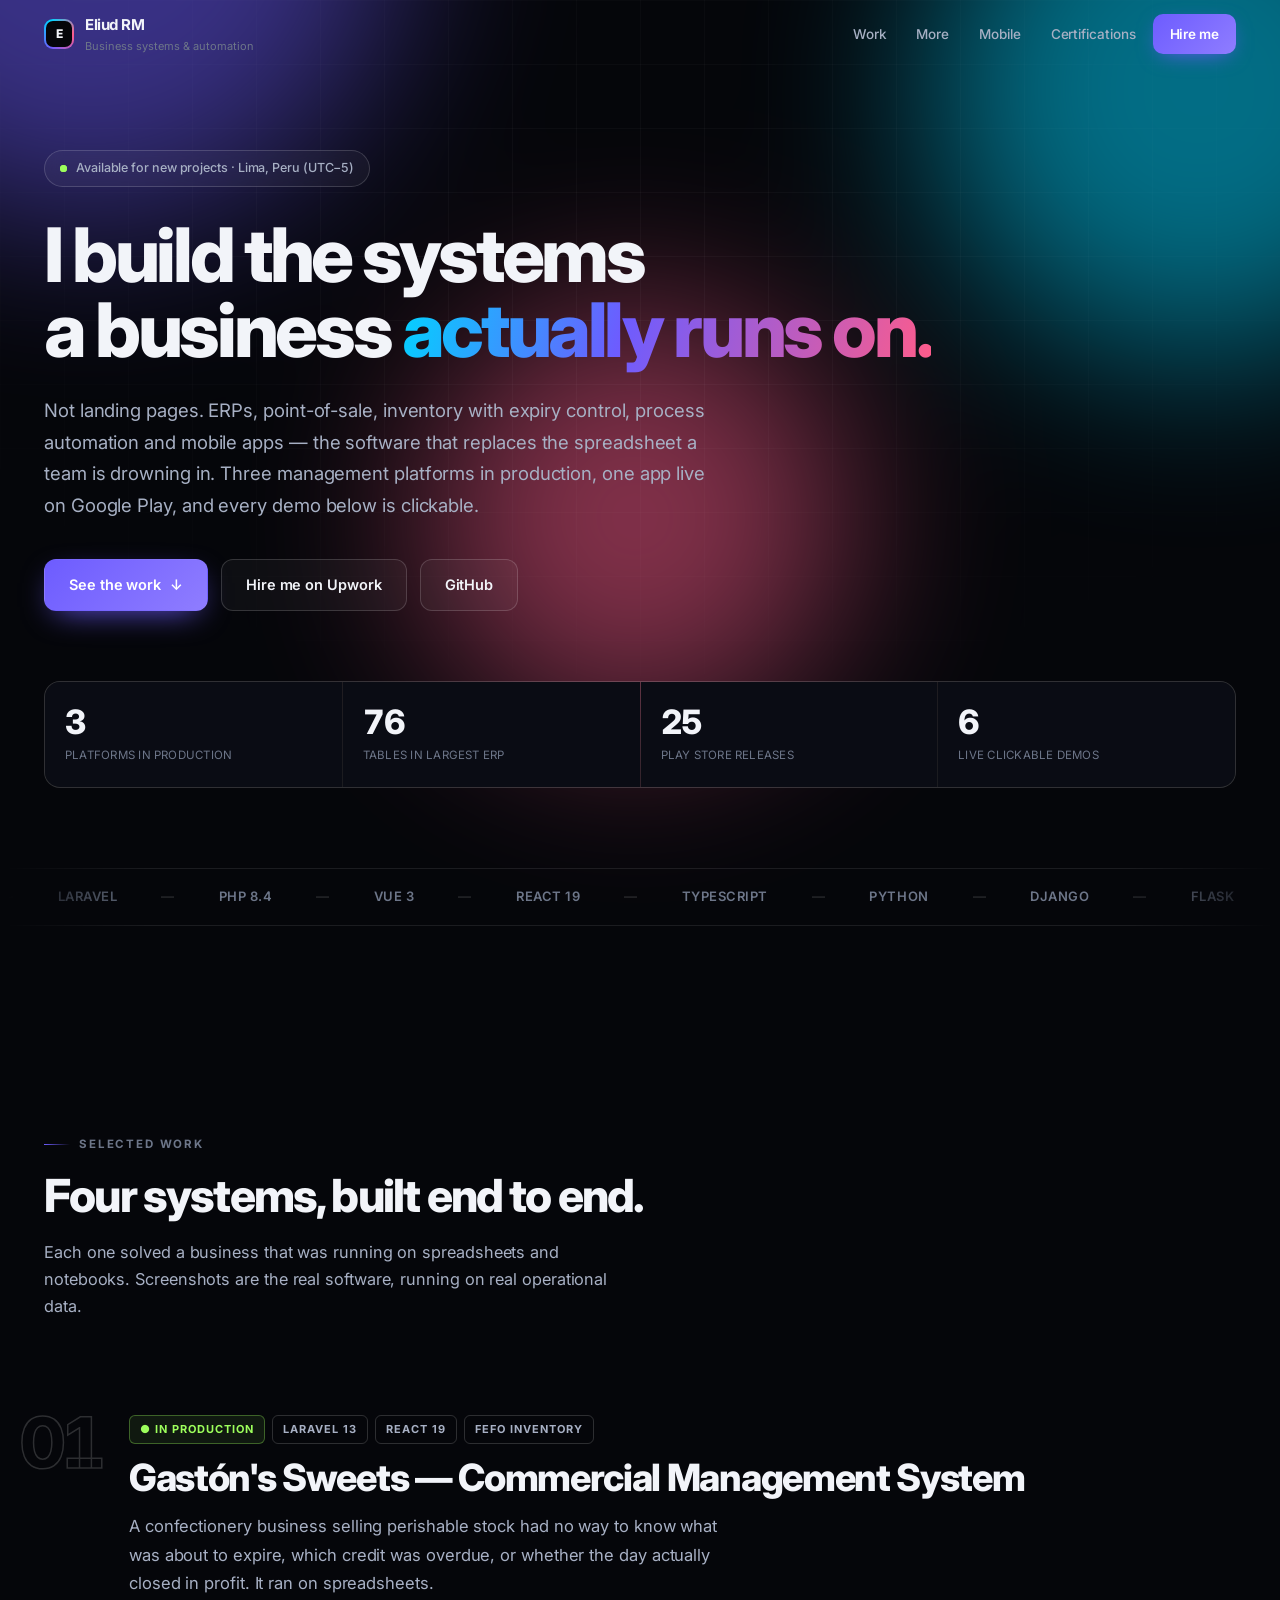
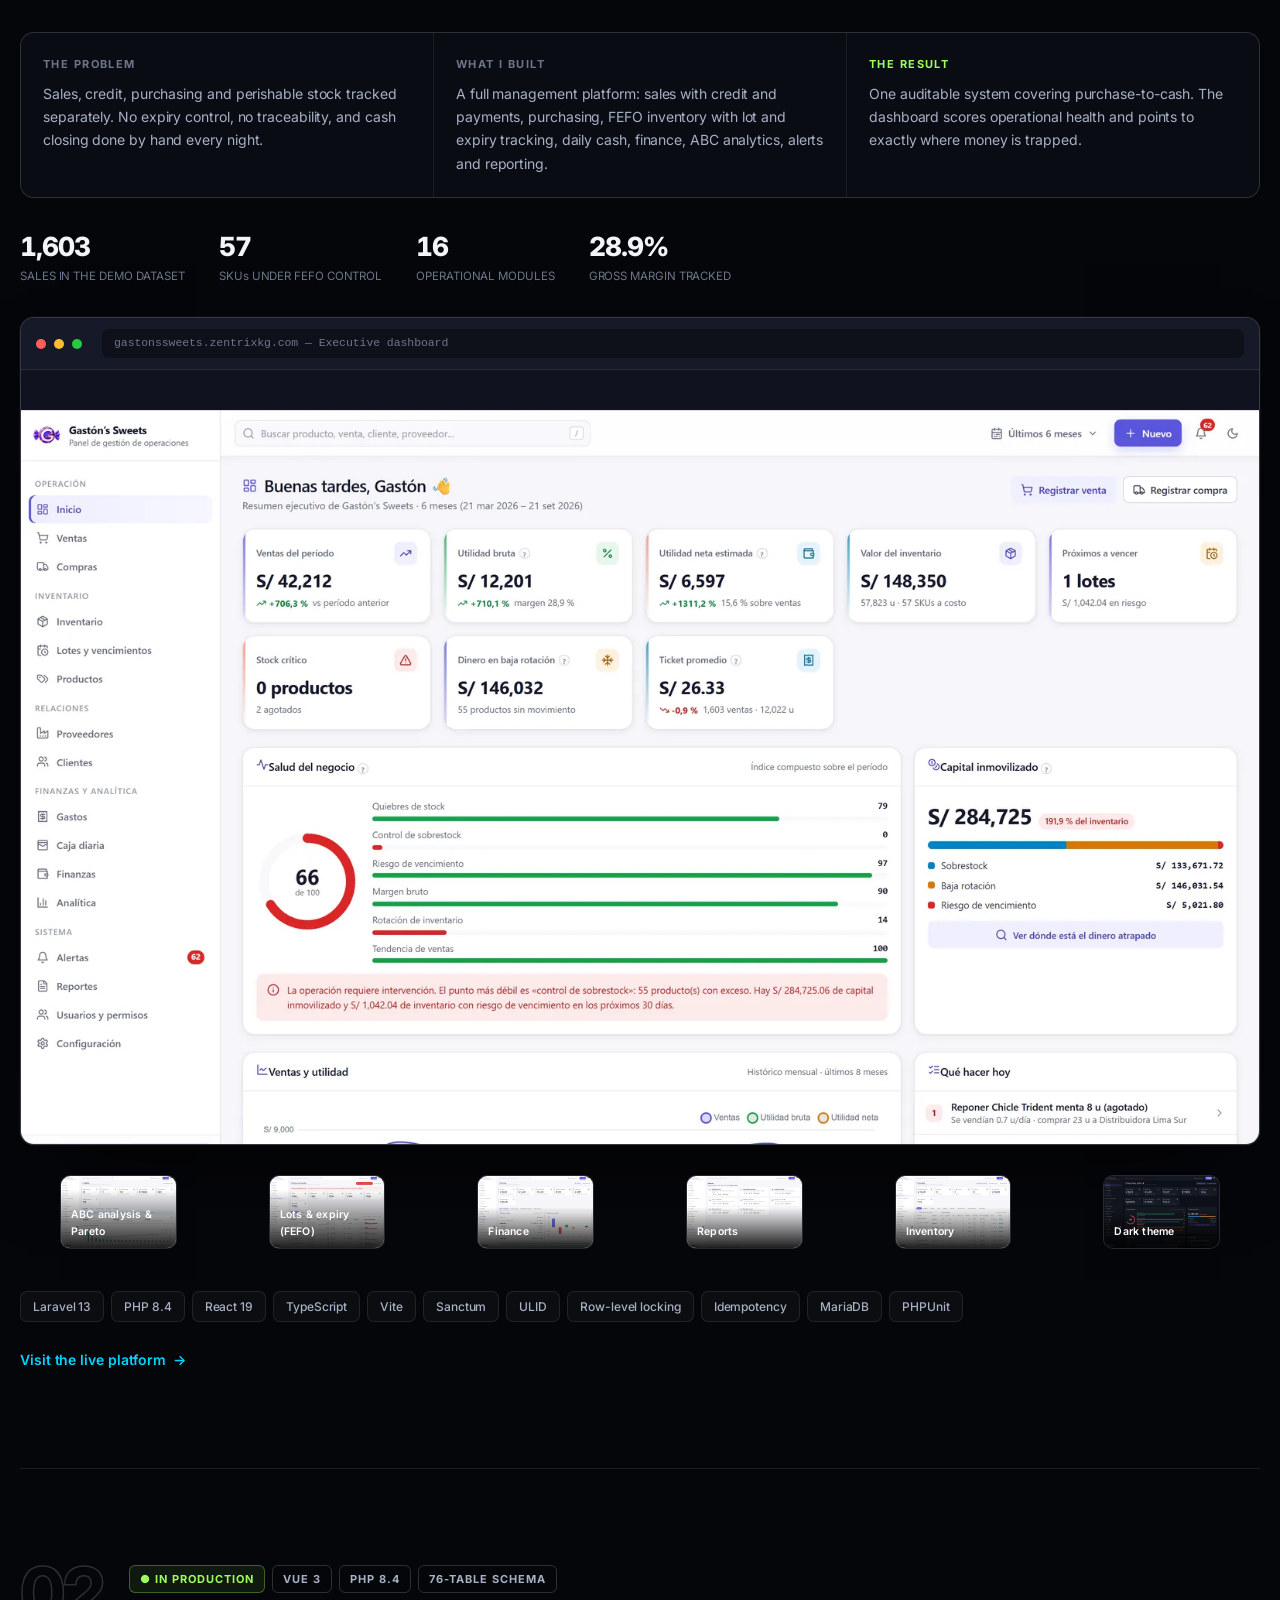
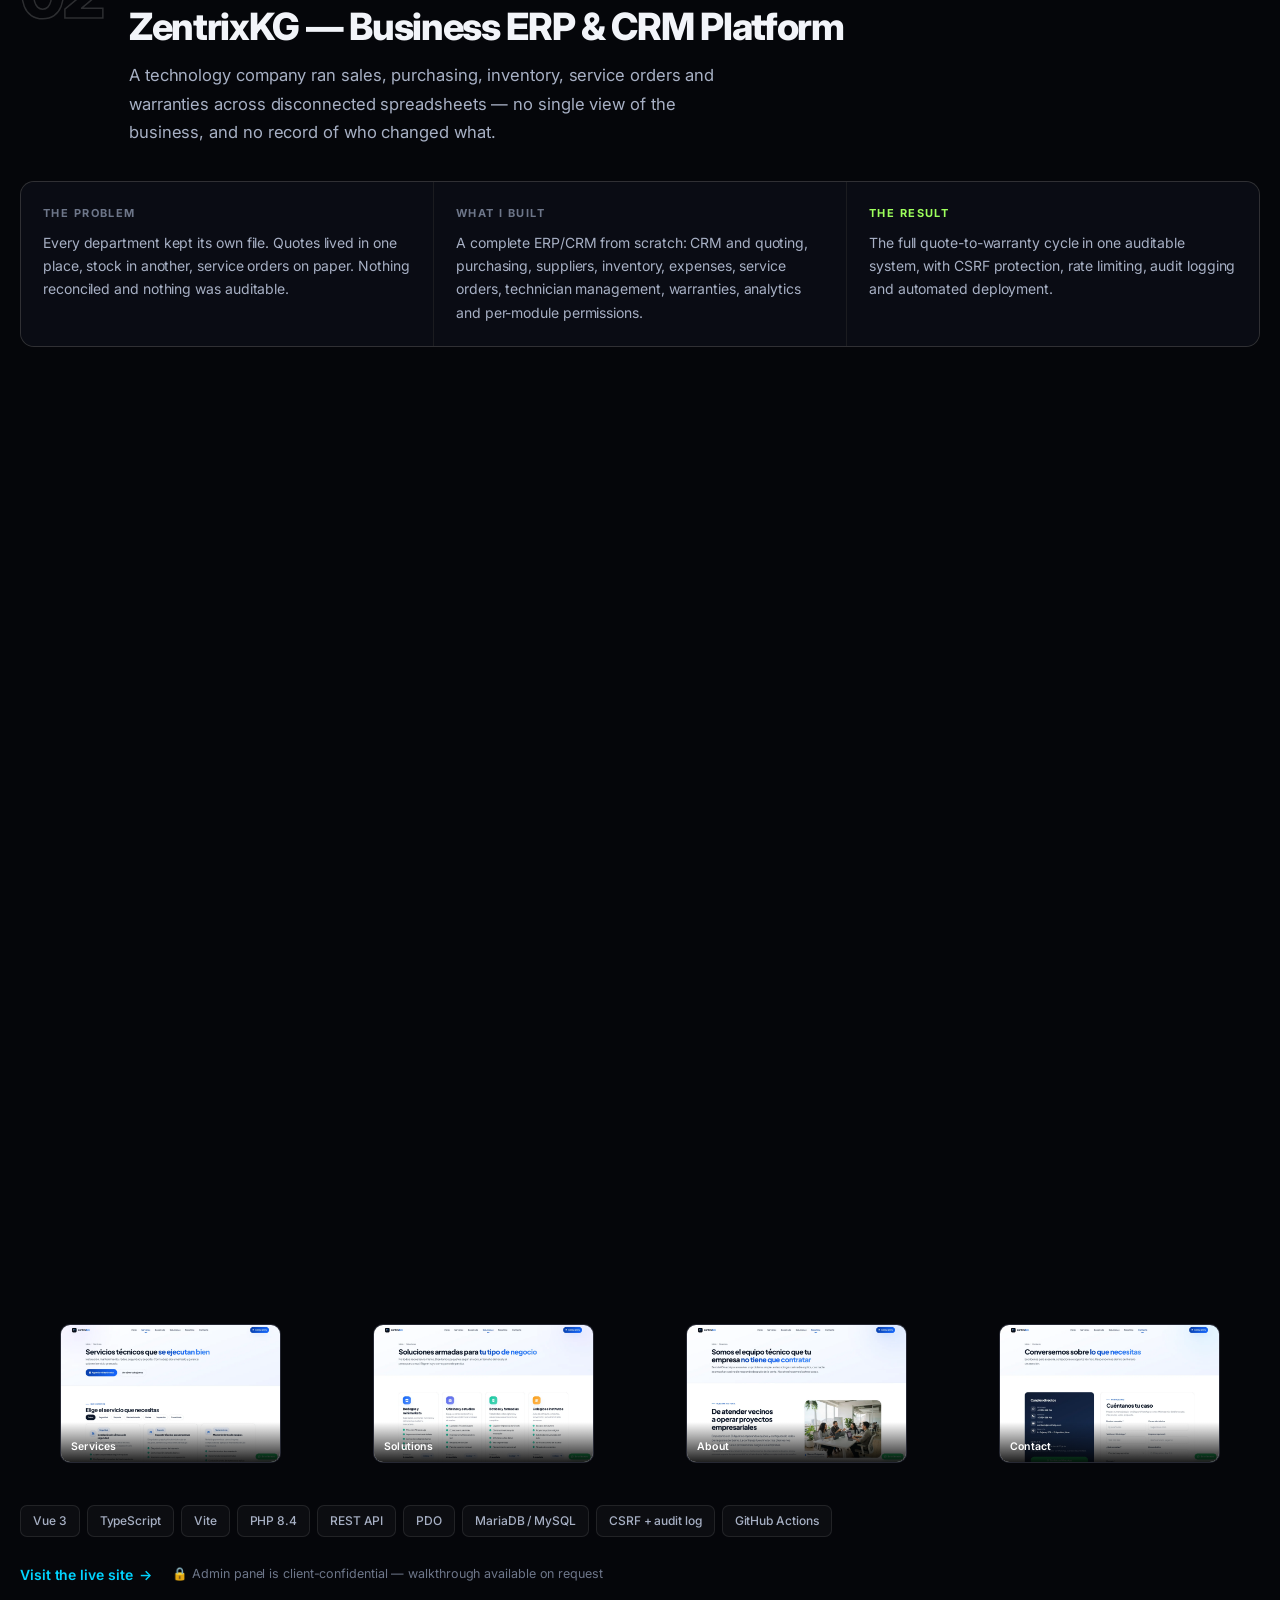
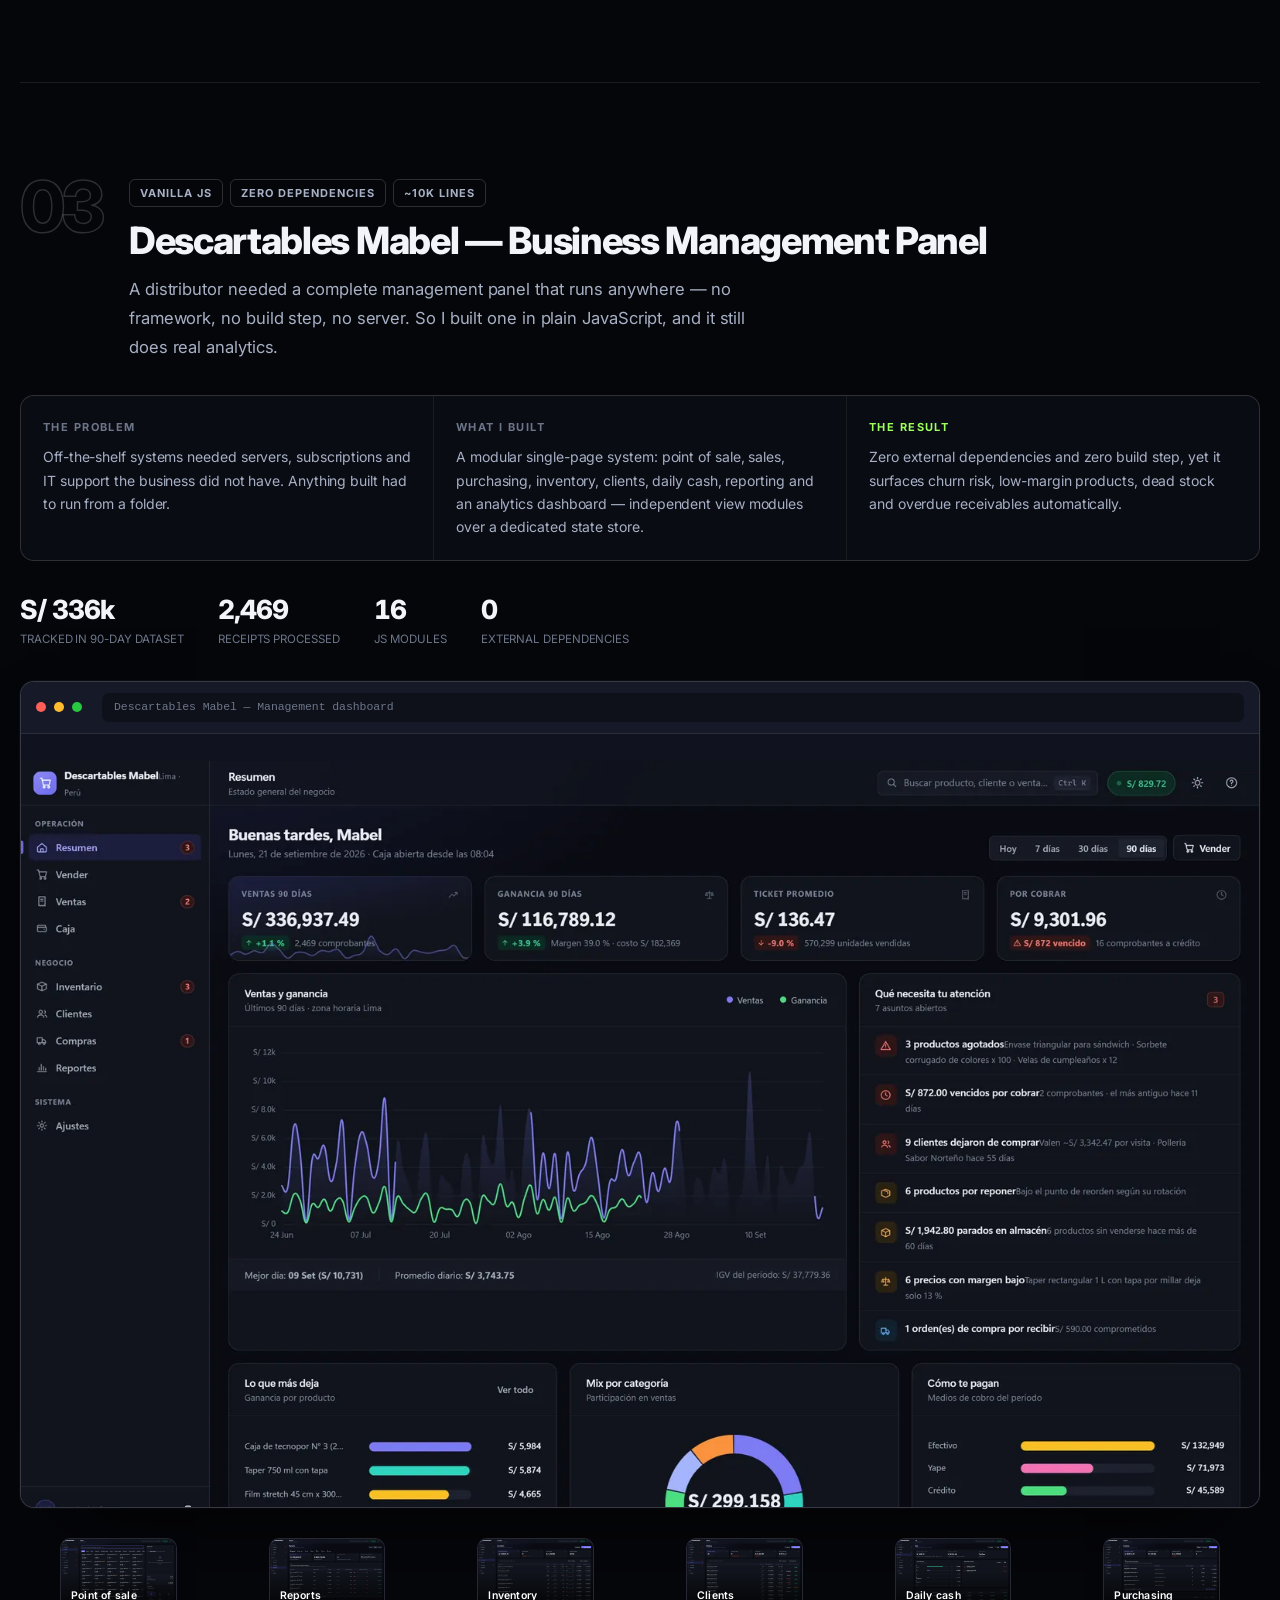
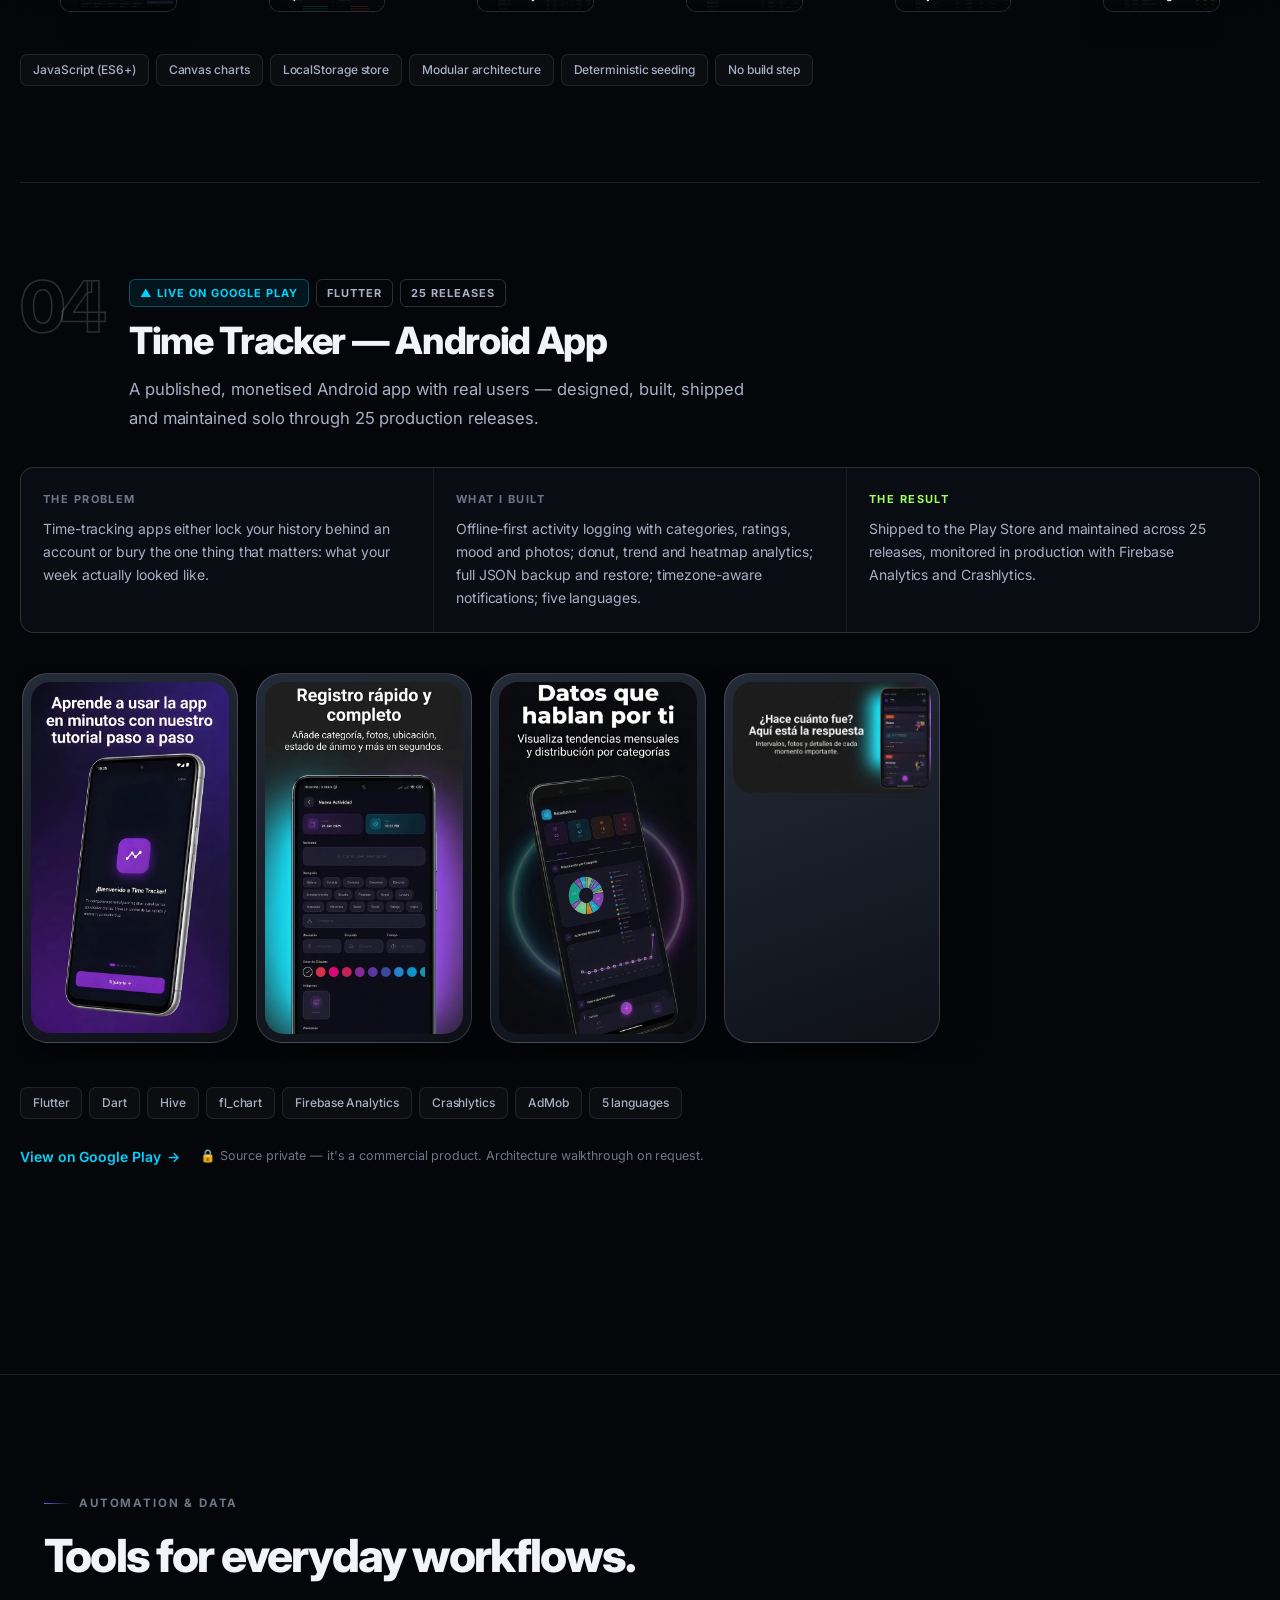
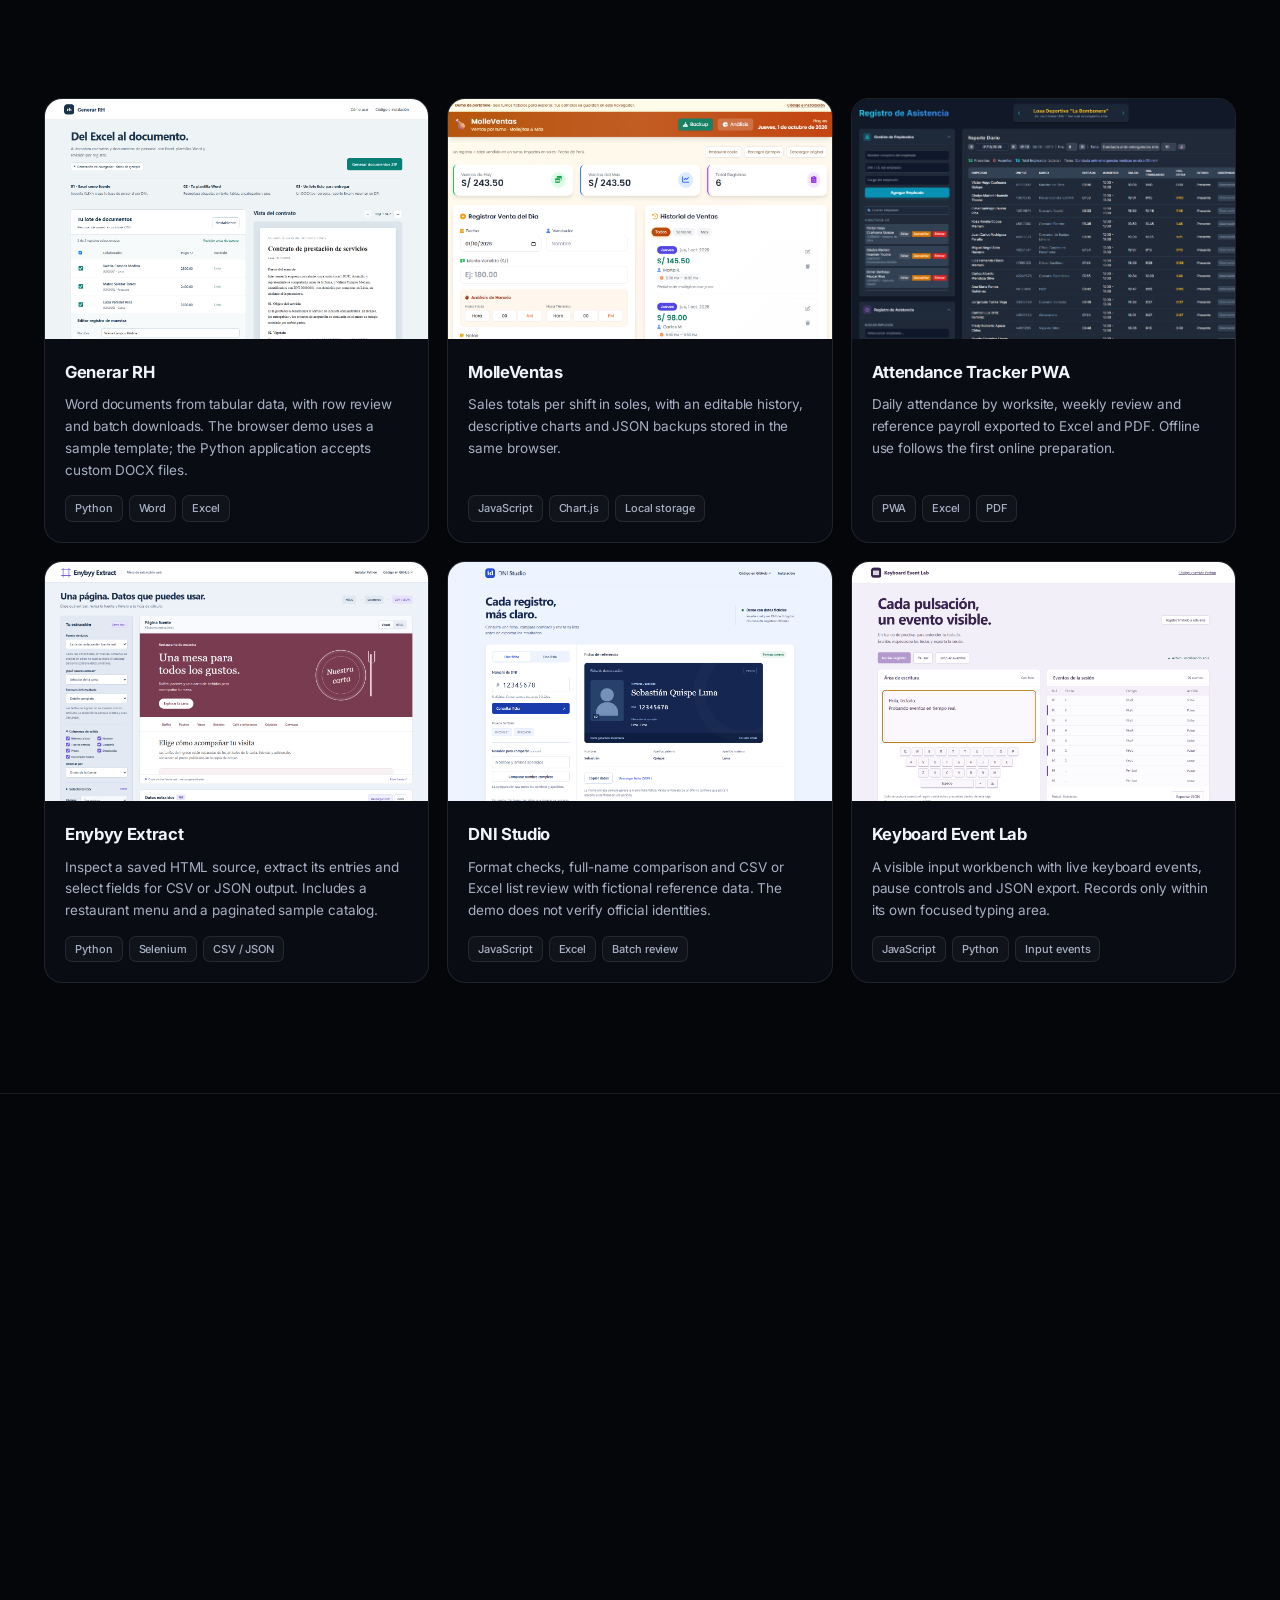
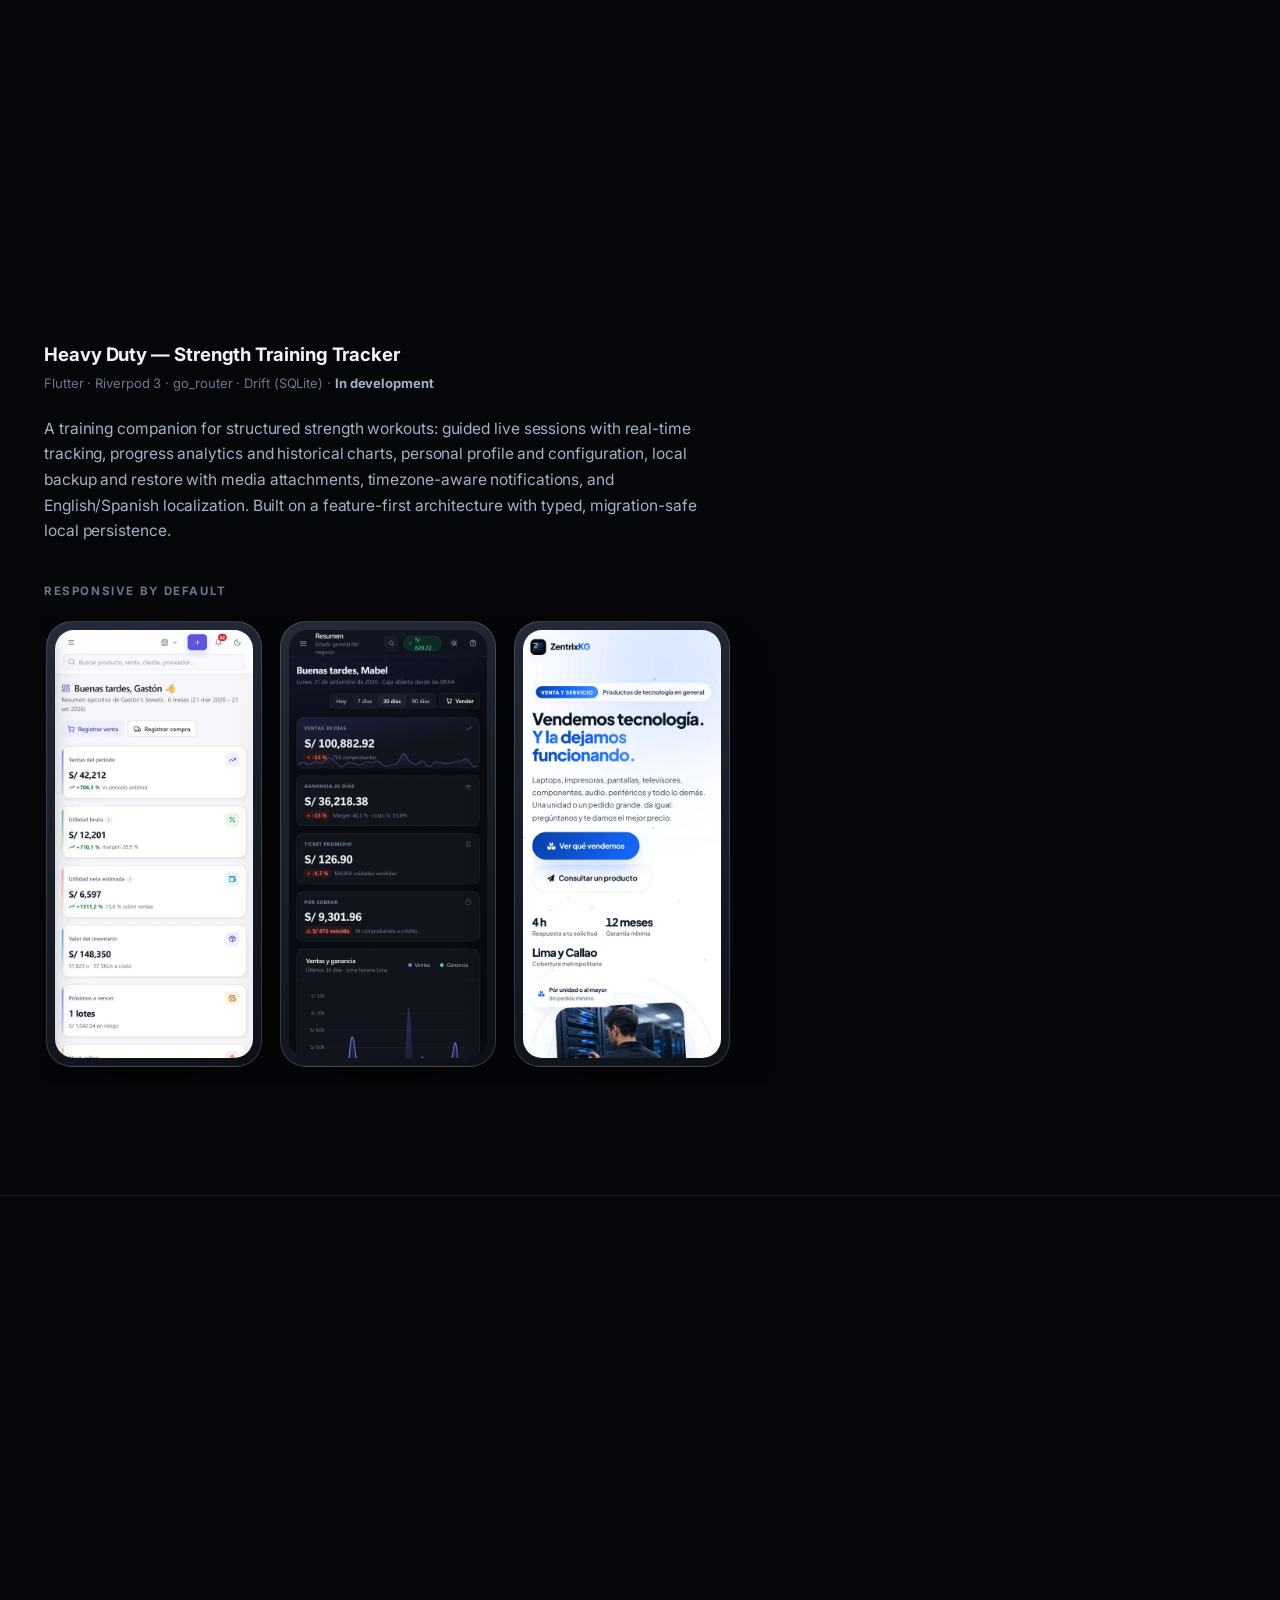
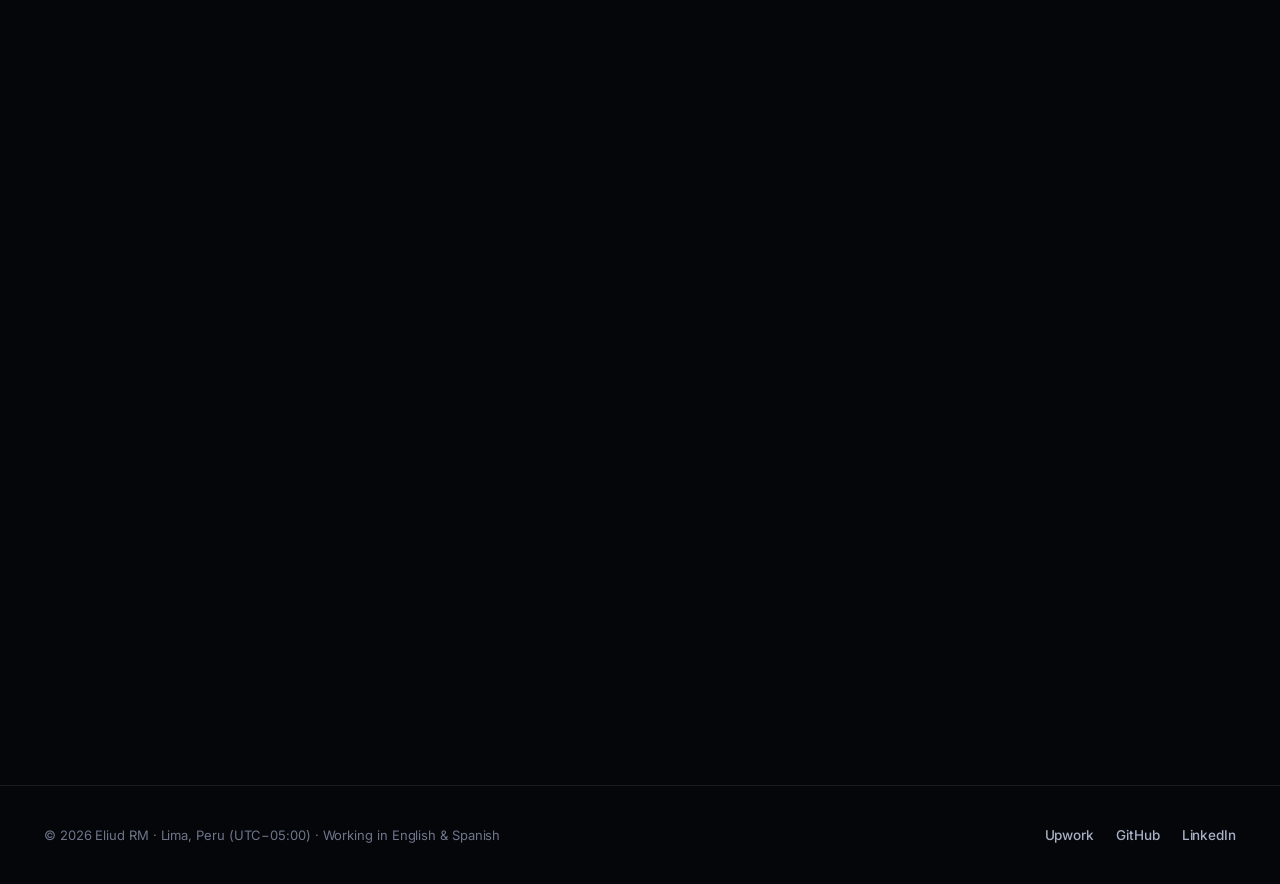
==== commit adec738f: "docs: add visual portfolio presentation with subtle project narrative" ====
--- a/index.html
+++ b/index.html
@@ -8,7 +8,7 @@
 <meta name="author" content="Eliud RM">
 <meta property="og:type" content="website">
 <meta property="og:title" content="Eliud RM — Business Systems, Automation &amp; Apps">
-<meta property="og:description" content="Three management platforms in production, an app on Google Play, eight live demos you can click.">
+<meta property="og:description" content="Three management platforms in production, an app on Google Play, six browser demos to explore.">
 <meta property="og:image" content="assets/gaston/dashboard.webp">
 <meta name="twitter:card" content="summary_large_image">
 <link rel="icon" href="assets/timetracker/icon.webp">
@@ -59,7 +59,7 @@
       <div><b data-count="3">0</b><span>PLATFORMS IN PRODUCTION</span></div>
       <div><b data-count="76">0</b><span>TABLES IN LARGEST ERP</span></div>
       <div><b data-count="25">0</b><span>PLAY STORE RELEASES</span></div>
-      <div><b data-count="8">0</b><span>LIVE CLICKABLE DEMOS</span></div>
+      <div><b data-count="6">0</b><span>LIVE CLICKABLE DEMOS</span></div>
     </div>
   </div>
 
@@ -282,87 +282,60 @@
 <section id="more" class="sec-pad" style="border-top:1px solid var(--line)">
   <div class="wrap">
     <span class="eyebrow rv">Automation &amp; data</span>
-    <h2 class="rv">Smaller tools that removed real hours.</h2>
-    <p class="sec-sub rv">Every card opens a working application — not a screenshot, not a video.</p>
-
+    <h2 class="rv">Tools for everyday workflows.</h2>
+    <p class="sec-sub rv">Explore the browser demos, then find setup instructions and scope in each repository.</p>
     <div class="pgrid">
-      <a class="pcard rv" href="https://enybyy.github.io/contract-automation-system/" target="_blank" rel="noopener">
-        <div class="pcard-img"><img src="assets/demos/contract-automation.webp" alt="Contract automation interface" loading="lazy"></div>
-        <div class="pcard-body">
-          <h4>Contract Automation</h4>
-          <p>Maps Word <code>.docx</code> templates against an Excel database and generates hundreds of contracts in one run, keeping the original formatting.</p>
-          <div class="impact">✦ Hours of copy-paste → one click, zero typos</div>
-          <div class="mini"><span class="chip">Python</span><span class="chip">Django</span><span class="chip">Excel</span></div>
+      <a class="pcard rv" href="https://enybyy.github.io/rh-document-generator/" target="_blank" rel="noopener">
+        <div class="pcard-img"><img src="assets/demos/rh-document-generator-current.png" alt="Generar RH application" loading="lazy"></div>
+        <div class="pcard-body">
+          <h4>Generar RH</h4>
+          <p>Word documents from tabular data, with row review and batch downloads. The browser demo uses a sample template; the Python application accepts custom DOCX files.</p>
+          <div class="mini"><span class="chip">Python</span><span class="chip">Word</span><span class="chip">Excel</span></div>
         </div>
       </a>
 
       <a class="pcard rv" href="https://enybyy.github.io/pos-sales-management-system/" target="_blank" rel="noopener">
-        <div class="pcard-img"><img src="assets/demos/pos.webp" alt="POS and sales analytics" loading="lazy"></div>
-        <div class="pcard-body">
-          <h4>POS &amp; Sales Analytics</h4>
-          <p>Point of sale with a built-in BI dashboard for retail and food businesses. Runs from any phone at the counter, no subscription.</p>
-          <div class="impact">✦ Cash reconciliation: 45 min → 1 click</div>
-          <div class="mini"><span class="chip">JavaScript</span><span class="chip">Tailwind</span><span class="chip">Chart.js</span></div>
+        <div class="pcard-img"><img src="assets/demos/pos-sales-management-system-current.png" alt="MolleVentas application" loading="lazy"></div>
+        <div class="pcard-body">
+          <h4>MolleVentas</h4>
+          <p>Sales totals per shift in soles, with an editable history, descriptive charts and JSON backups stored in the same browser.</p>
+          <div class="mini"><span class="chip">JavaScript</span><span class="chip">Chart.js</span><span class="chip">Local storage</span></div>
         </div>
       </a>
 
       <a class="pcard rv" href="https://enybyy.github.io/attendance-tracker-pwa/" target="_blank" rel="noopener">
-        <div class="pcard-img"><img src="assets/demos/attendance.webp" alt="Attendance PWA" loading="lazy"></div>
-        <div class="pcard-body">
-          <h4>Attendance PWA</h4>
-          <p>Offline-first Progressive Web App. Installs on any phone, works with zero connectivity, exports payroll-ready Excel and PDF.</p>
-          <div class="impact">✦ Paper records → instant payroll exports</div>
-          <div class="mini"><span class="chip">PWA</span><span class="chip">Offline-first</span><span class="chip">Chart.js</span></div>
+        <div class="pcard-img"><img src="assets/demos/attendance-tracker-pwa-current.png" alt="Attendance Tracker PWA application" loading="lazy"></div>
+        <div class="pcard-body">
+          <h4>Attendance Tracker PWA</h4>
+          <p>Daily attendance by worksite, weekly review and reference payroll exported to Excel and PDF. Offline use follows the first online preparation.</p>
+          <div class="mini"><span class="chip">PWA</span><span class="chip">Excel</span><span class="chip">PDF</span></div>
         </div>
       </a>
 
       <a class="pcard rv" href="https://enybyy.github.io/web-scraping-selenium-pipeline/" target="_blank" rel="noopener">
-        <div class="pcard-img"><img src="assets/demos/selenium.webp" alt="Selenium data pipeline" loading="lazy"></div>
-        <div class="pcard-body">
-          <h4>Selenium Data Pipeline</h4>
-          <p>Unattended extraction and bulk reconciliation against an external portal, with retry handling and structured discrepancy reports.</p>
-          <div class="impact">✦ Days of manual lookups → scheduled job</div>
-          <div class="mini"><span class="chip">Python</span><span class="chip">Selenium</span><span class="chip">Pandas</span></div>
-        </div>
-      </a>
-
-      <a class="pcard rv" href="https://enybyy.github.io/business-automation-suite/" target="_blank" rel="noopener">
-        <div class="pcard-img"><img src="assets/demos/automation-suite.webp" alt="Business automation suite" loading="lazy"></div>
-        <div class="pcard-body">
-          <h4>Business Automation Suite</h4>
-          <p>Python/Flask tools for HR workflows, document processing and high-volume repetitive tasks — built so non-technical staff can run them.</p>
-          <div class="impact">✦ Recurring manual work runs unattended</div>
-          <div class="mini"><span class="chip">Python</span><span class="chip">Flask</span><span class="chip">Pandas</span></div>
+        <div class="pcard-img"><img src="assets/demos/web-scraping-selenium-pipeline-current.png" alt="Enybyy Extract application" loading="lazy"></div>
+        <div class="pcard-body">
+          <h4>Enybyy Extract</h4>
+          <p>Inspect a saved HTML source, extract its entries and select fields for CSV or JSON output. Includes a restaurant menu and a paginated sample catalog.</p>
+          <div class="mini"><span class="chip">Python</span><span class="chip">Selenium</span><span class="chip">CSV / JSON</span></div>
         </div>
       </a>
 
       <a class="pcard rv" href="https://enybyy.github.io/dni-identity-validator/" target="_blank" rel="noopener">
-        <div class="pcard-img"><img src="assets/demos/identity.webp" alt="Identity validator" loading="lazy"></div>
-        <div class="pcard-body">
-          <h4>Identity Validator</h4>
-          <p>Serverless identity-document validation with a CORS proxy and batch processing for onboarding and KYC workflows.</p>
-          <div class="impact">✦ Hundreds of records checked per pass</div>
-          <div class="mini"><span class="chip">Serverless</span><span class="chip">JavaScript</span><span class="chip">REST</span></div>
-        </div>
-      </a>
-
-      <a class="pcard rv" href="https://enybyy.github.io/statistical-data-analytics/" target="_blank" rel="noopener">
-        <div class="pcard-img"><img src="assets/demos/statistics.webp" alt="Statistical analytics" loading="lazy"></div>
-        <div class="pcard-body">
-          <h4>Statistical Analytics</h4>
-          <p>Applied statistics for decisions: A/B test design and significance testing, anomaly-based fraud detection, business intelligence.</p>
-          <div class="impact">✦ Analysis non-technical teams can act on</div>
-          <div class="mini"><span class="chip">Python</span><span class="chip">SciPy</span><span class="chip">SQL</span></div>
-        </div>
-      </a>
-
-      <a class="pcard rv" href="https://enybyy.github.io/data-science-machine-learning/" target="_blank" rel="noopener">
-        <div class="pcard-img"><img src="assets/demos/ml.webp" alt="Machine learning projects" loading="lazy"></div>
-        <div class="pcard-body">
-          <h4>Machine Learning</h4>
-          <p>Predictive models on real business problems — employee attrition for retention, multivariable prediction — with the reasoning made explicit.</p>
-          <div class="impact">✦ Models a business can act on</div>
-          <div class="mini"><span class="chip">scikit-learn</span><span class="chip">Pandas</span><span class="chip">Python</span></div>
+        <div class="pcard-img"><img src="assets/demos/dni-identity-validator-current.png" alt="DNI Studio application" loading="lazy"></div>
+        <div class="pcard-body">
+          <h4>DNI Studio</h4>
+          <p>Format checks, full-name comparison and CSV or Excel list review with fictional reference data. The demo does not verify official identities.</p>
+          <div class="mini"><span class="chip">JavaScript</span><span class="chip">Excel</span><span class="chip">Batch review</span></div>
+        </div>
+      </a>
+
+      <a class="pcard rv" href="https://enybyy.github.io/keyboard-event-lab/" target="_blank" rel="noopener">
+        <div class="pcard-img"><img src="assets/demos/keyboard-event-lab-current.png" alt="Keyboard Event Lab application" loading="lazy"></div>
+        <div class="pcard-body">
+          <h4>Keyboard Event Lab</h4>
+          <p>A visible input workbench with live keyboard events, pause controls and JSON export. Records only within its own focused typing area.</p>
+          <div class="mini"><span class="chip">JavaScript</span><span class="chip">Python</span><span class="chip">Input events</span></div>
         </div>
       </a>
     </div>
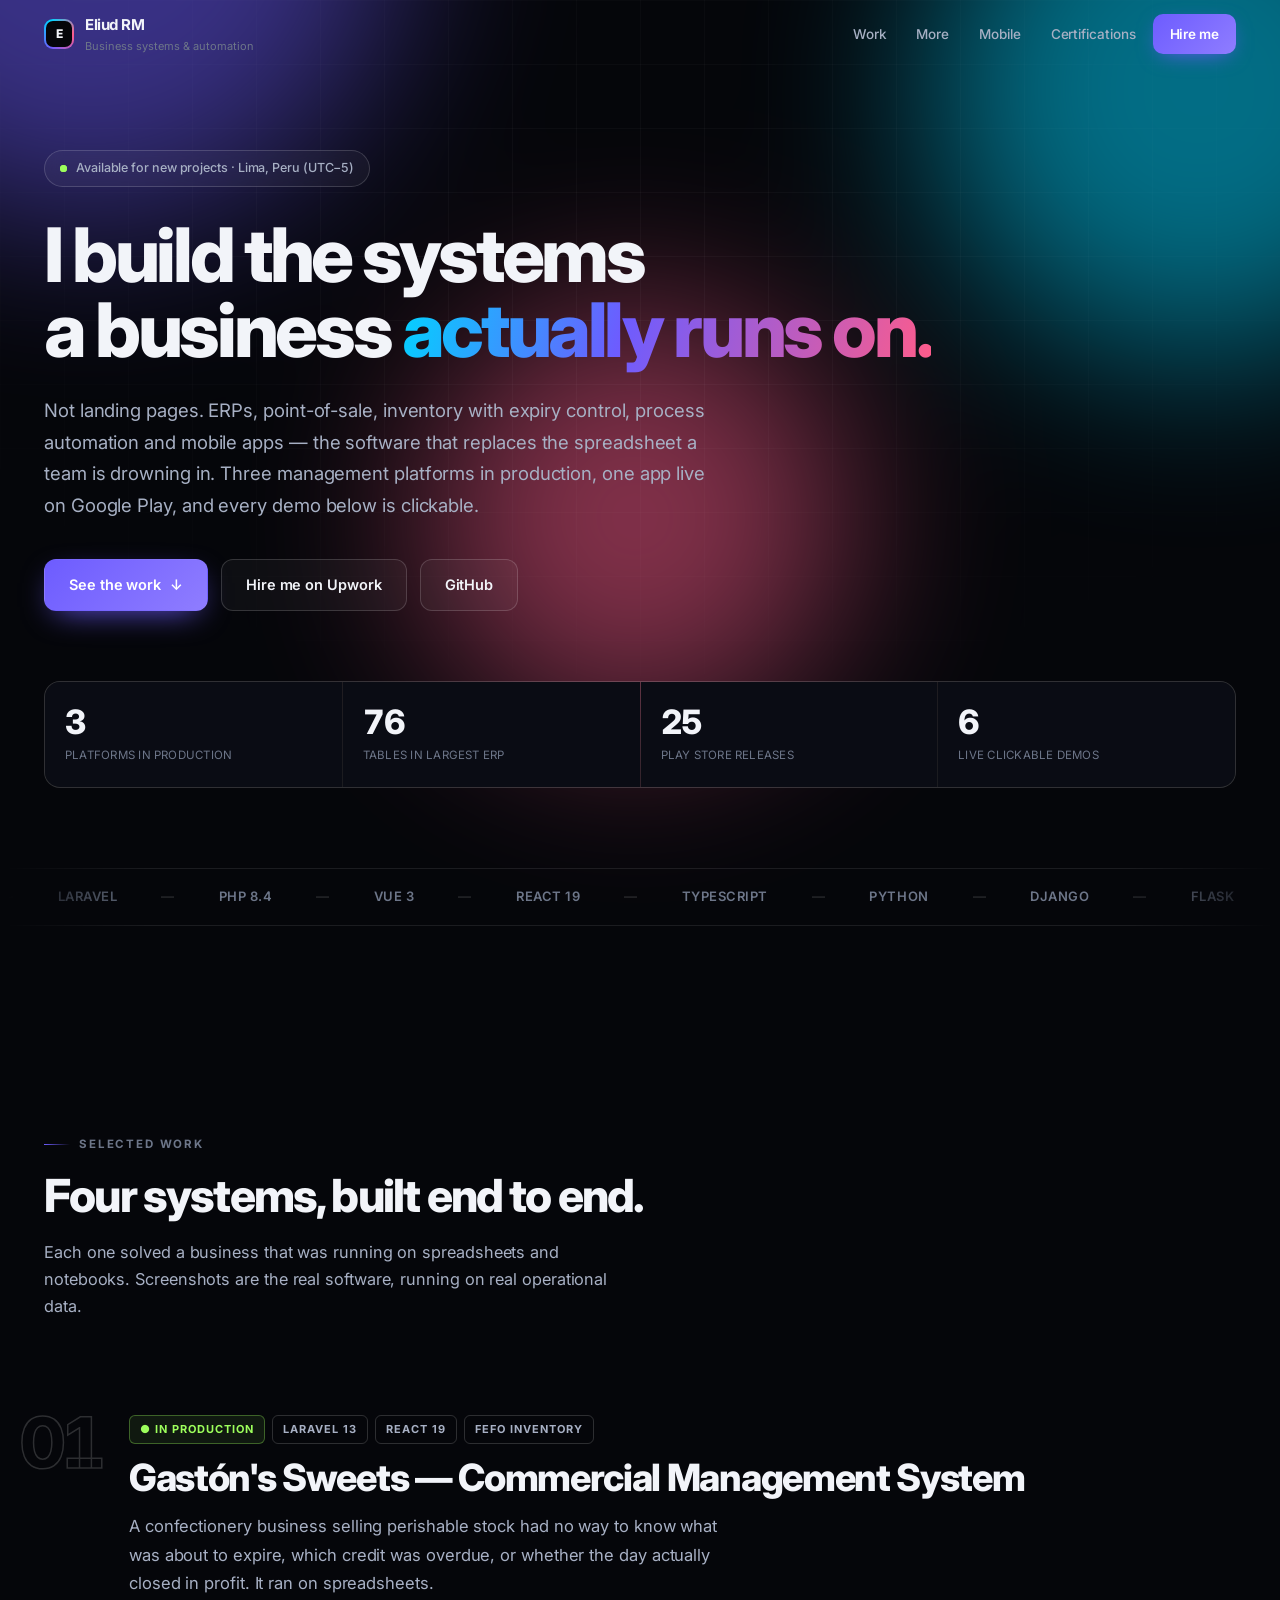
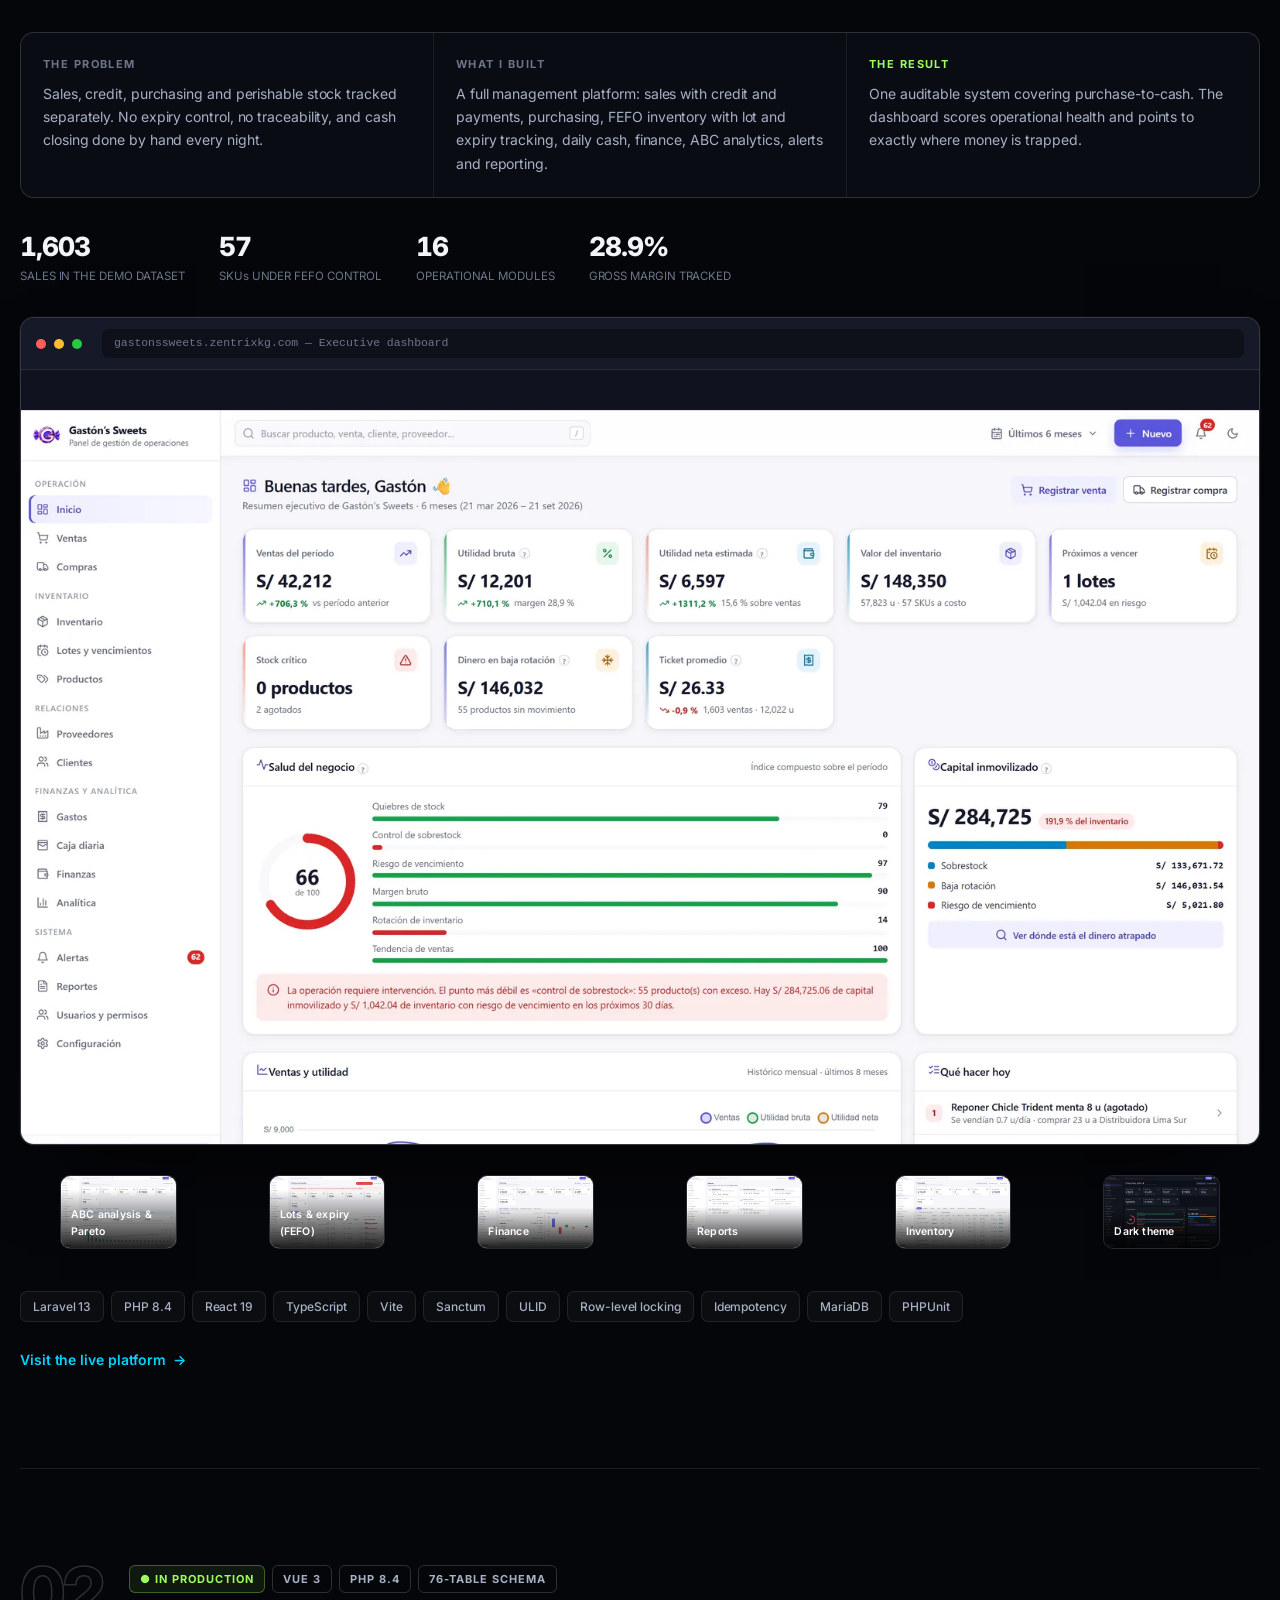
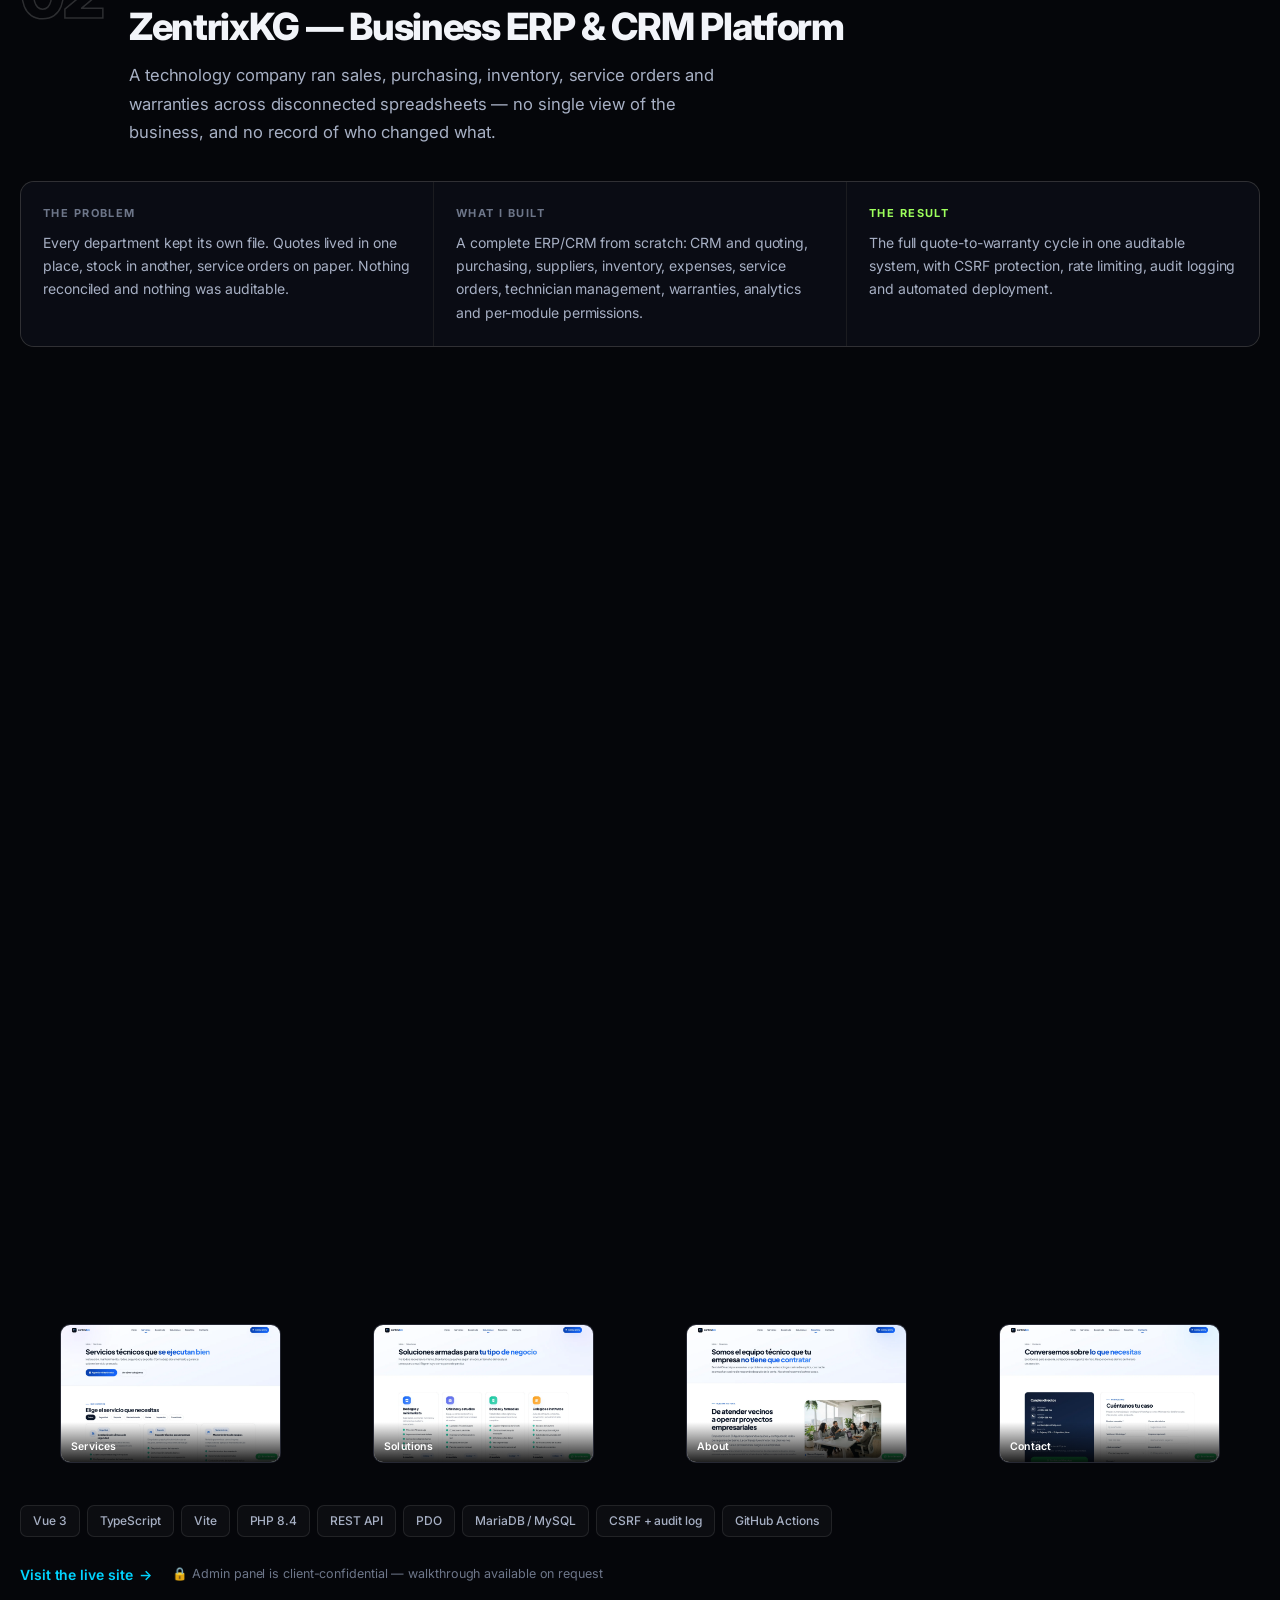
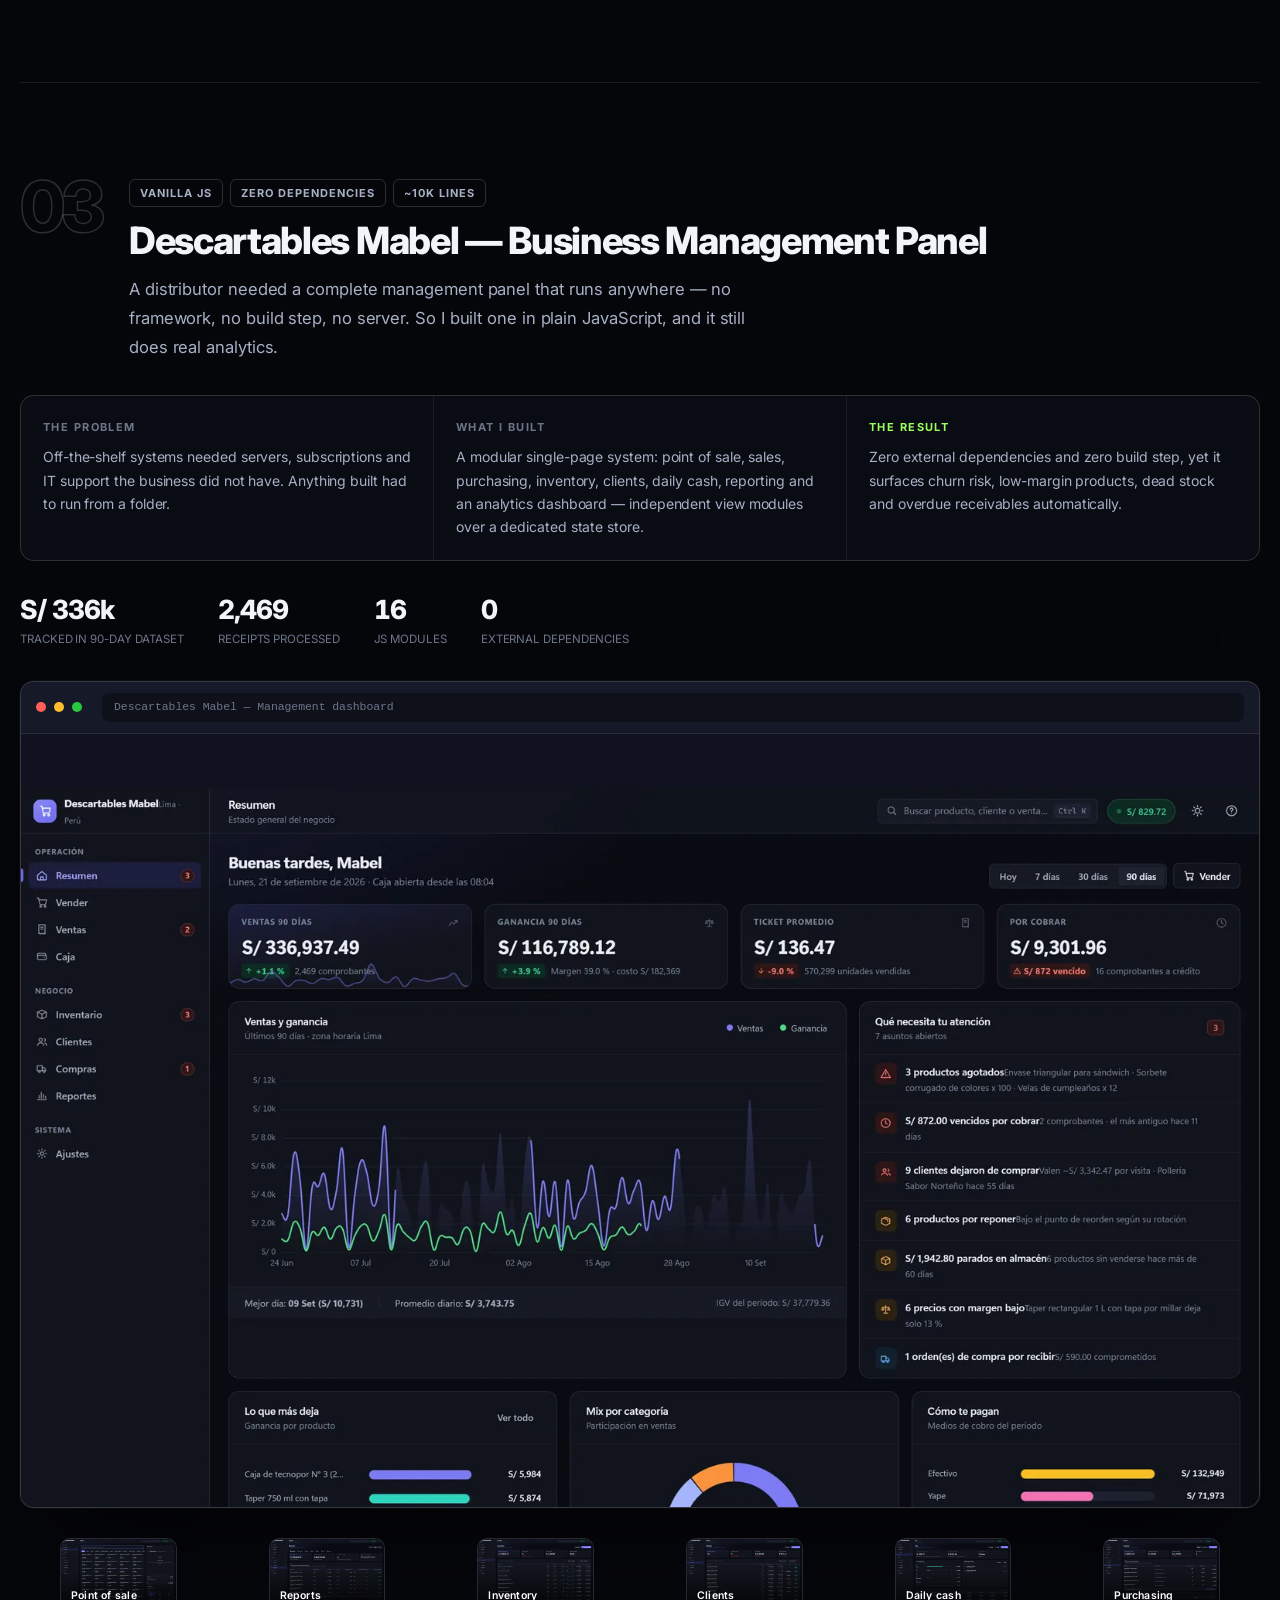
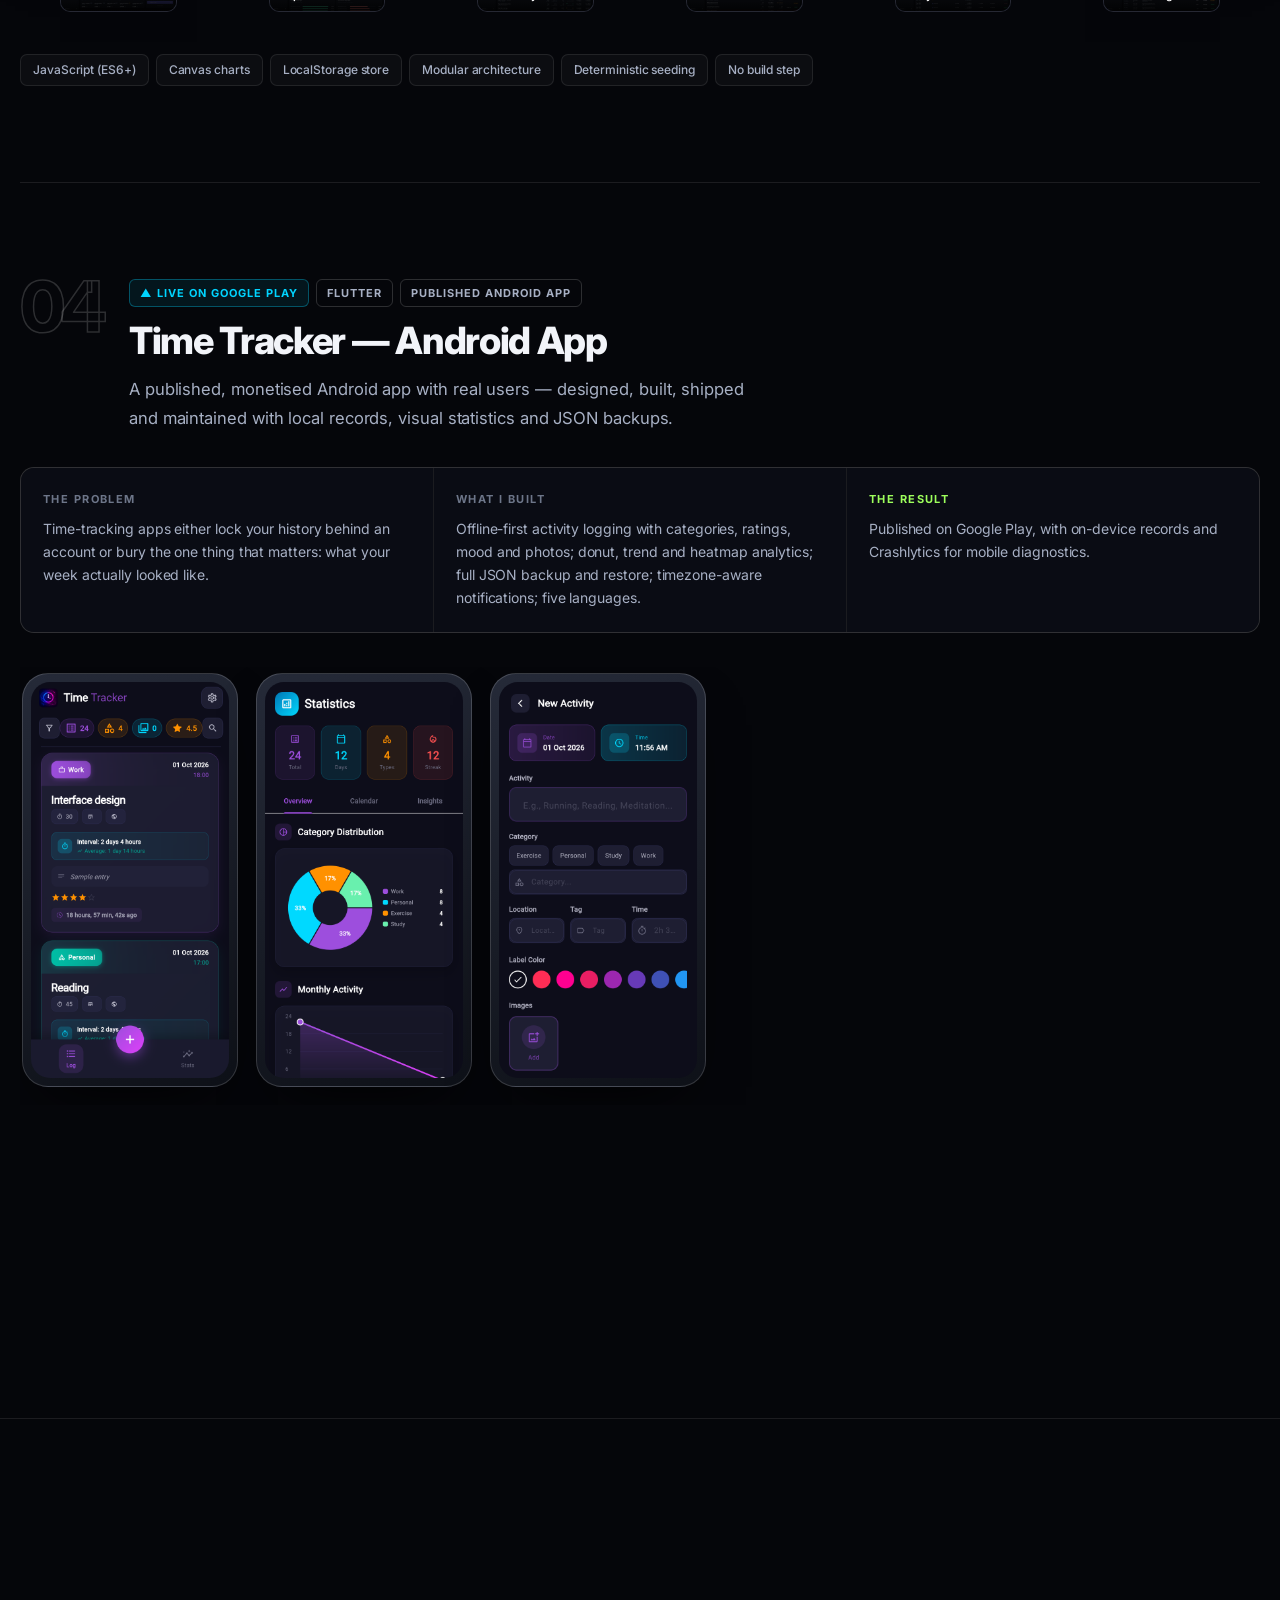
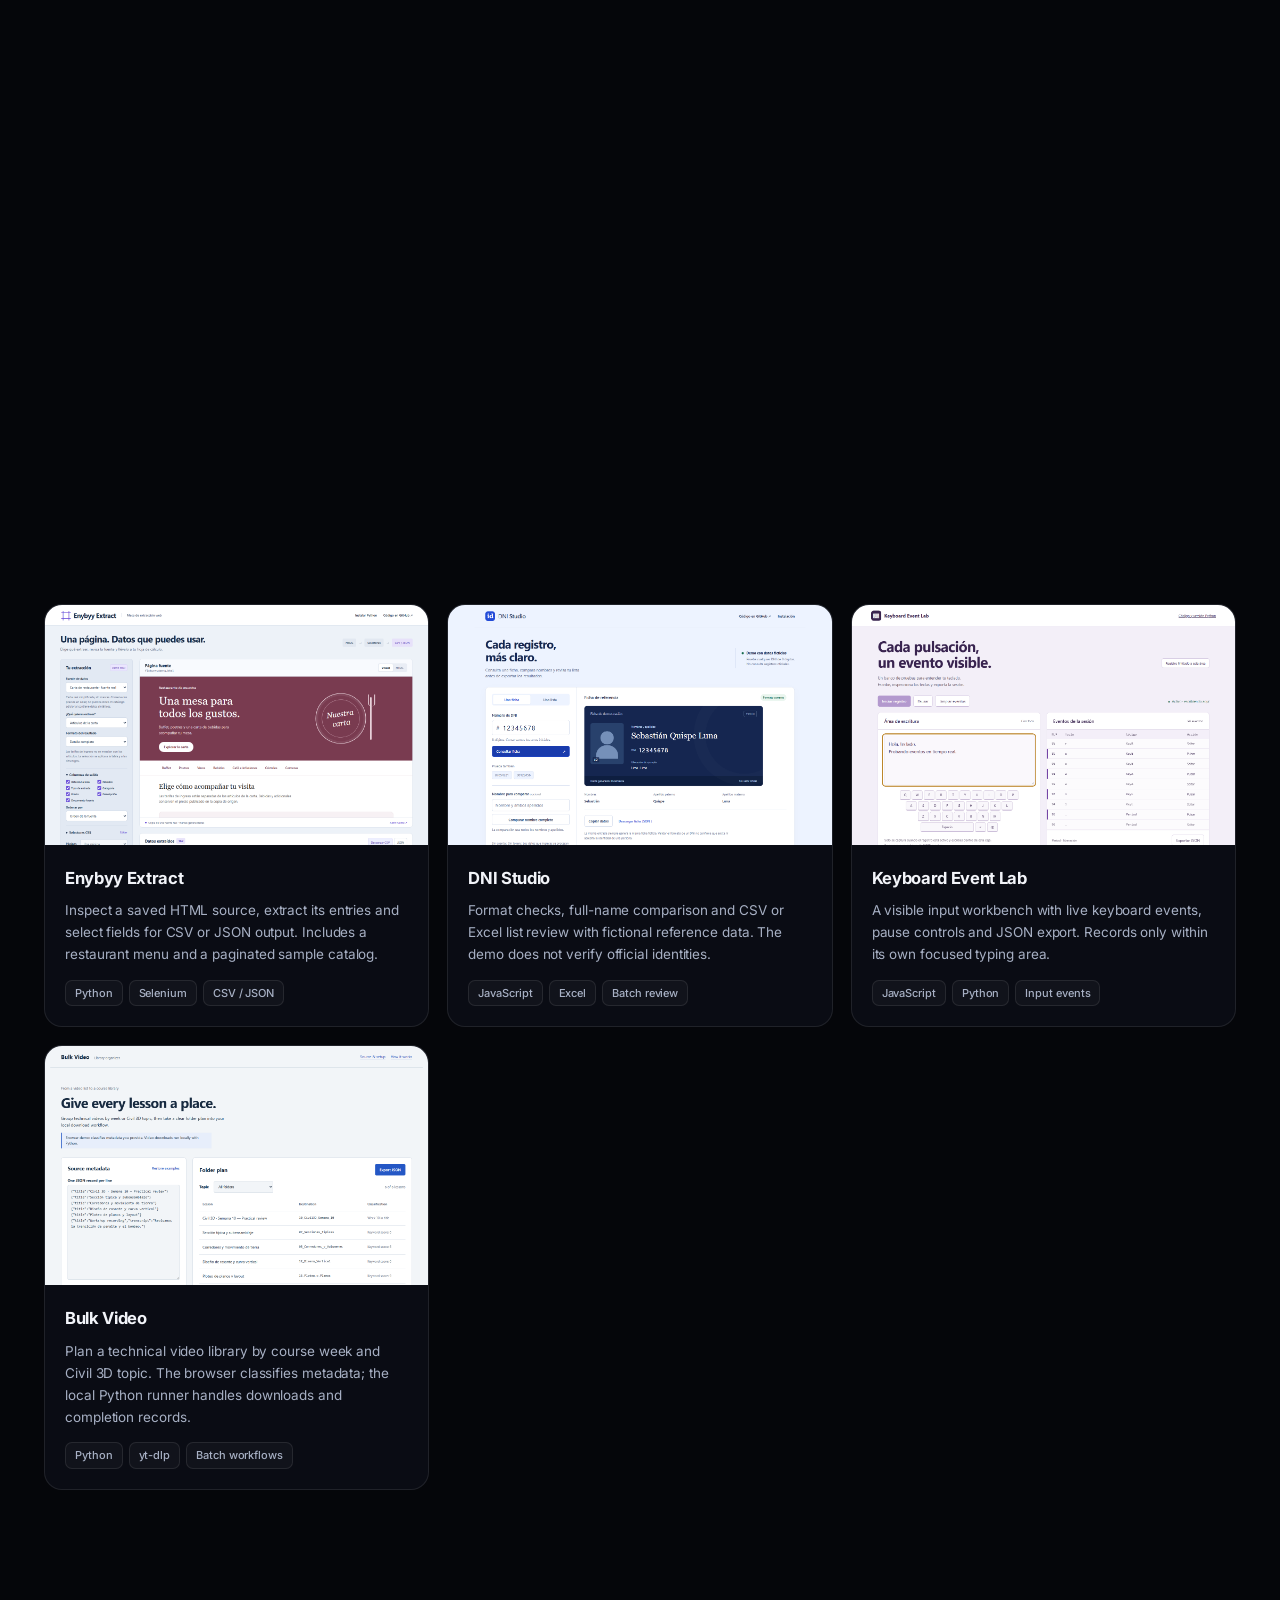
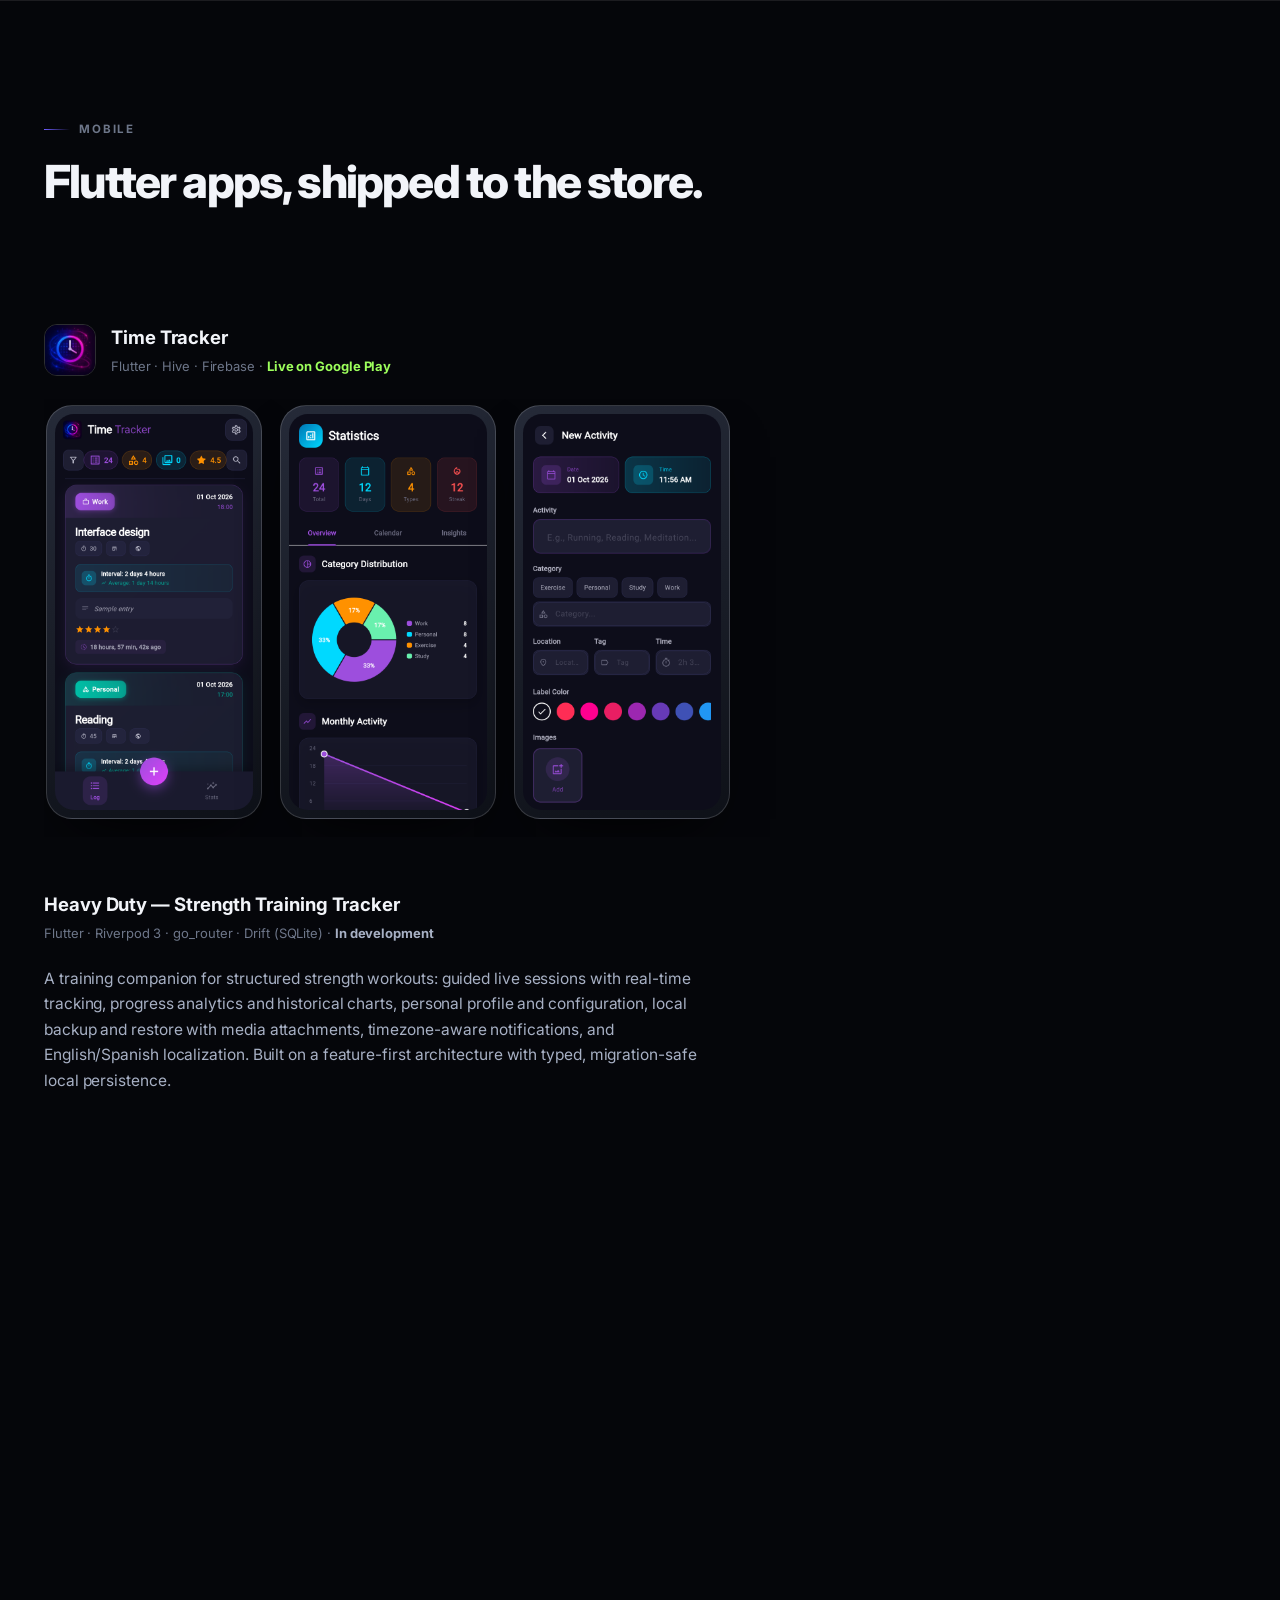
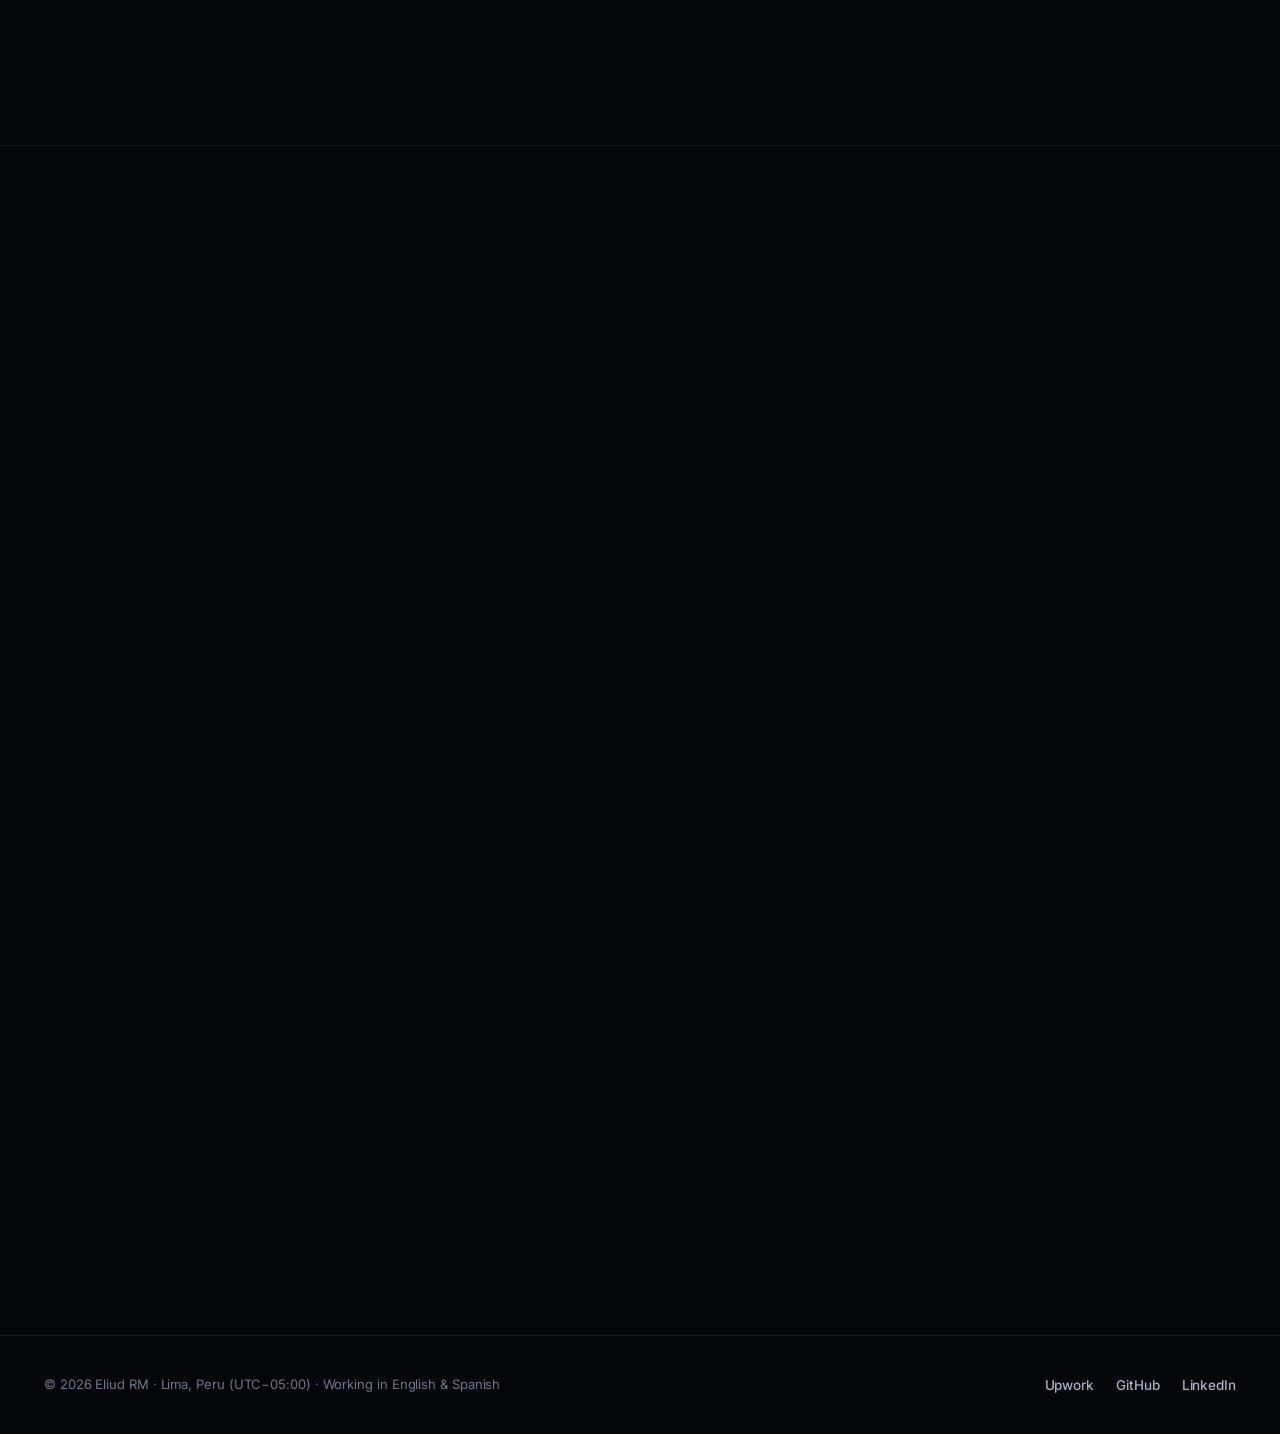
==== commit a407be25: "Show authentic Time Tracker screens and add Bulk Video demo" ====
--- a/index.html
+++ b/index.html
@@ -243,12 +243,12 @@
       <div>
         <div class="tags">
           <span class="tag store">▲ Live on Google Play</span>
-          <span class="tag">Flutter</span><span class="tag">25 releases</span>
+          <span class="tag">Flutter</span><span class="tag">Published Android app</span>
         </div>
         <h3>Time Tracker — Android App</h3>
         <p class="hook">
           A published, monetised Android app with real users — designed, built, shipped and
-          maintained solo through 25 production releases.
+          maintained with local records, visual statistics and JSON backups.
         </p>
       </div>
     </div>
@@ -256,14 +256,13 @@
     <div class="psr rv">
       <div><h4>The problem</h4><p>Time-tracking apps either lock your history behind an account or bury the one thing that matters: what your week actually looked like.</p></div>
       <div><h4>What I built</h4><p>Offline-first activity logging with categories, ratings, mood and photos; donut, trend and heatmap analytics; full JSON backup and restore; timezone-aware notifications; five languages.</p></div>
-      <div><h4>The result</h4><p>Shipped to the Play Store and maintained across 25 releases, monitored in production with Firebase Analytics and Crashlytics.</p></div>
+      <div><h4>The result</h4><p>Published on Google Play, with on-device records and Crashlytics for mobile diagnostics.</p></div>
     </div>
 
     <div class="phones rv">
-      <div class="phone"><img src="assets/timetracker/shot-1.webp" alt="Time Tracker activity log" loading="lazy" data-lb="Activity log — categories, ratings, mood and notes"></div>
-      <div class="phone"><img src="assets/timetracker/shot-3.webp" alt="Time Tracker statistics" loading="lazy" data-lb="Interactive statistics — distribution and monthly trend"></div>
-      <div class="phone"><img src="assets/timetracker/shot-4.webp" alt="Time Tracker heatmap" loading="lazy" data-lb="Heatmap — activity density over time"></div>
-      <div class="phone"><img src="assets/timetracker/shot-2.webp" alt="Time Tracker feature overview" loading="lazy" data-lb="Feature overview"></div>
+      <div class="phone"><img src="assets/timetracker/activity-current.png" alt="Time Tracker activity log" loading="lazy" data-lb="Activity log — categories, ratings, mood and notes"></div>
+      <div class="phone"><img src="assets/timetracker/statistics-current.png" alt="Time Tracker statistics" loading="lazy" data-lb="Interactive statistics — distribution and monthly trend"></div>
+      <div class="phone"><img src="assets/timetracker/entry-current.png" alt="Time Tracker activity form" loading="lazy" data-lb="Activity entry — categories and optional details"></div>
     </div>
 
     <div class="stackrow rv">
@@ -338,6 +337,12 @@
           <div class="mini"><span class="chip">JavaScript</span><span class="chip">Python</span><span class="chip">Input events</span></div>
         </div>
       </a>
+
+      <a class="pcard rv" href="https://enybyy.github.io/descargar-videos-bulk/" target="_blank" rel="noopener">
+        <div class="pcard-img"><img src="assets/demos/descargar-videos-bulk-current.png" alt="Bulk Video folder planner" loading="lazy"></div>
+        <div class="pcard-body"><h4>Bulk Video</h4><p>Plan a technical video library by course week and Civil 3D topic. The browser classifies metadata; the local Python runner handles downloads and completion records.</p><div class="mini"><span class="chip">Python</span><span class="chip">yt-dlp</span><span class="chip">Batch workflows</span></div></div>
+      </a>
+
     </div>
   </div>
 </section>
@@ -360,9 +365,9 @@
         </div>
       </div>
       <div class="phones">
-        <div class="phone"><img src="assets/timetracker/shot-1.webp" alt="Time Tracker activity log" loading="lazy" data-lb="Time Tracker — activity log"></div>
-        <div class="phone"><img src="assets/timetracker/shot-3.webp" alt="Time Tracker statistics" loading="lazy" data-lb="Time Tracker — statistics"></div>
-        <div class="phone"><img src="assets/timetracker/shot-4.webp" alt="Time Tracker heatmap" loading="lazy" data-lb="Time Tracker — heatmap"></div>
+        <div class="phone"><img src="assets/timetracker/activity-current.png" alt="Time Tracker activity log" loading="lazy" data-lb="Time Tracker — activity log"></div>
+        <div class="phone"><img src="assets/timetracker/statistics-current.png" alt="Time Tracker statistics" loading="lazy" data-lb="Time Tracker — statistics"></div>
+        <div class="phone"><img src="assets/timetracker/entry-current.png" alt="Time Tracker activity form" loading="lazy" data-lb="Time Tracker — activity form"></div>
       </div>
     </div>
 
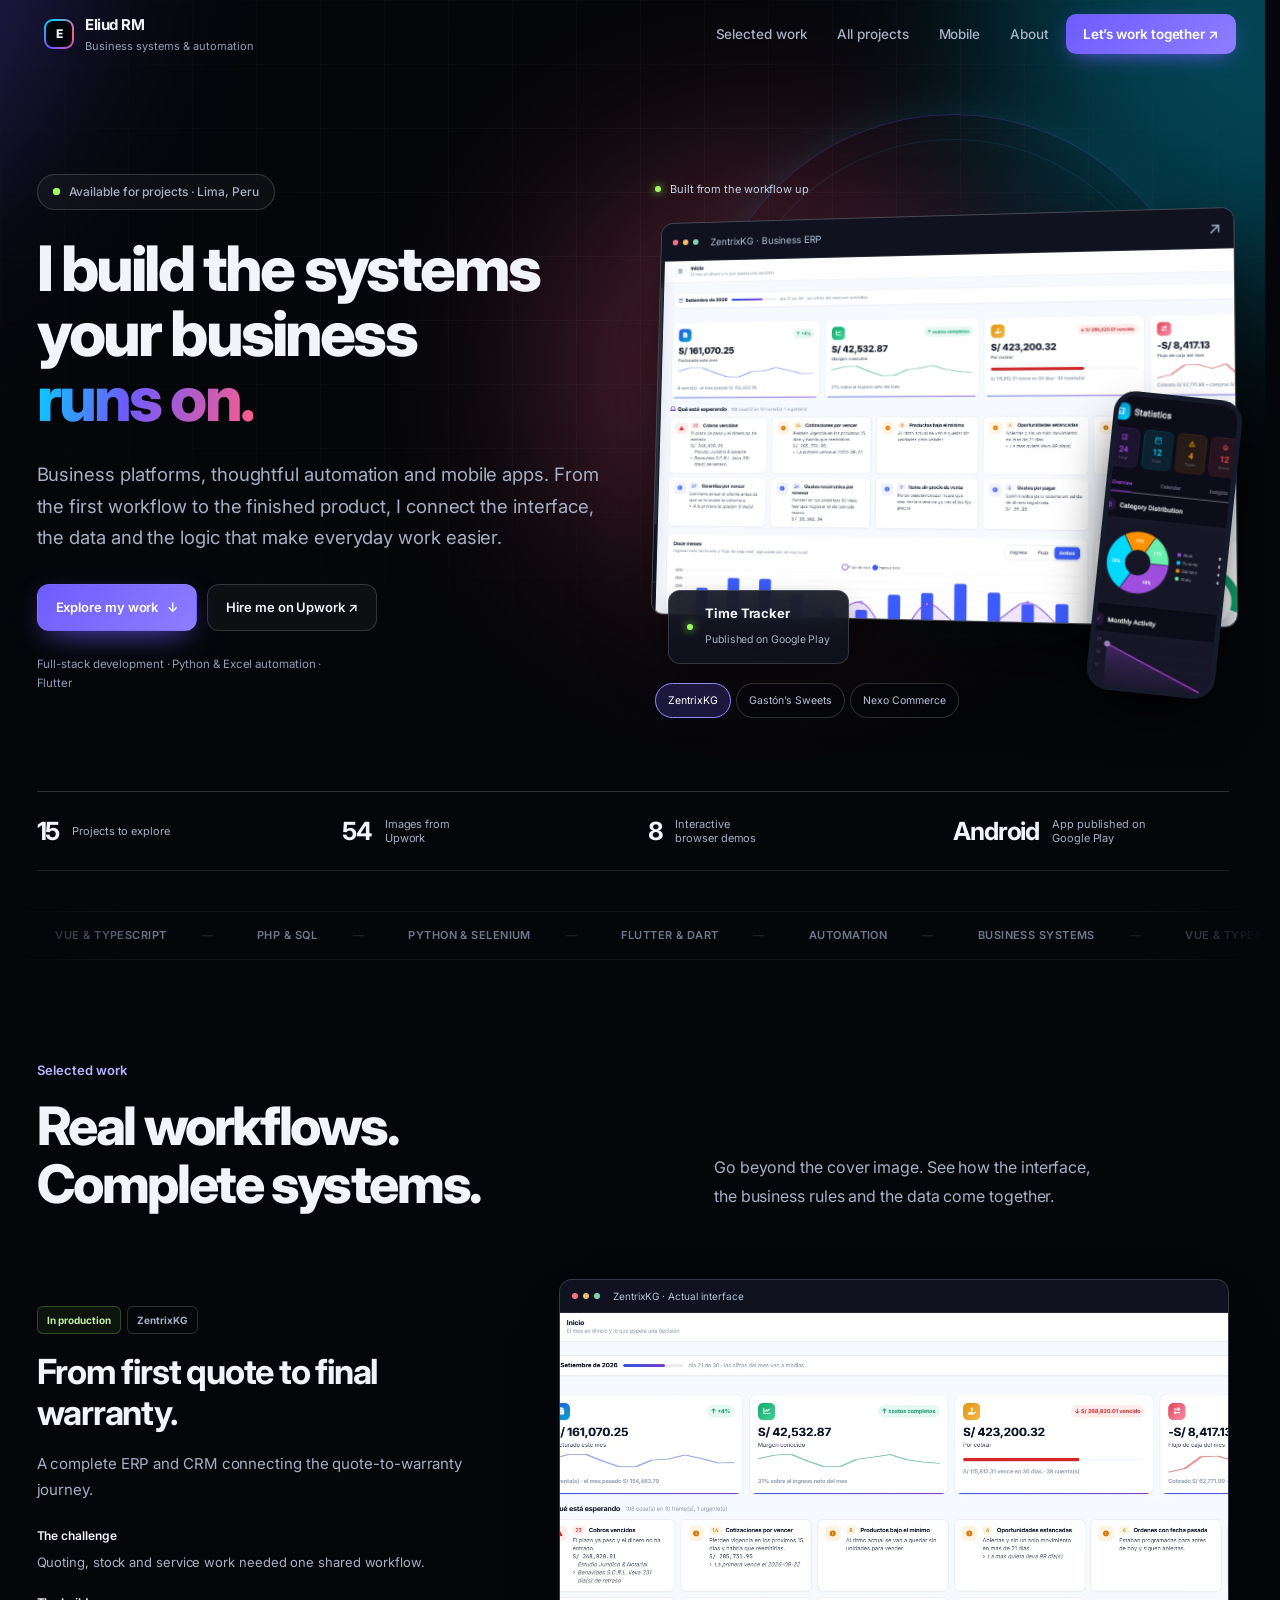
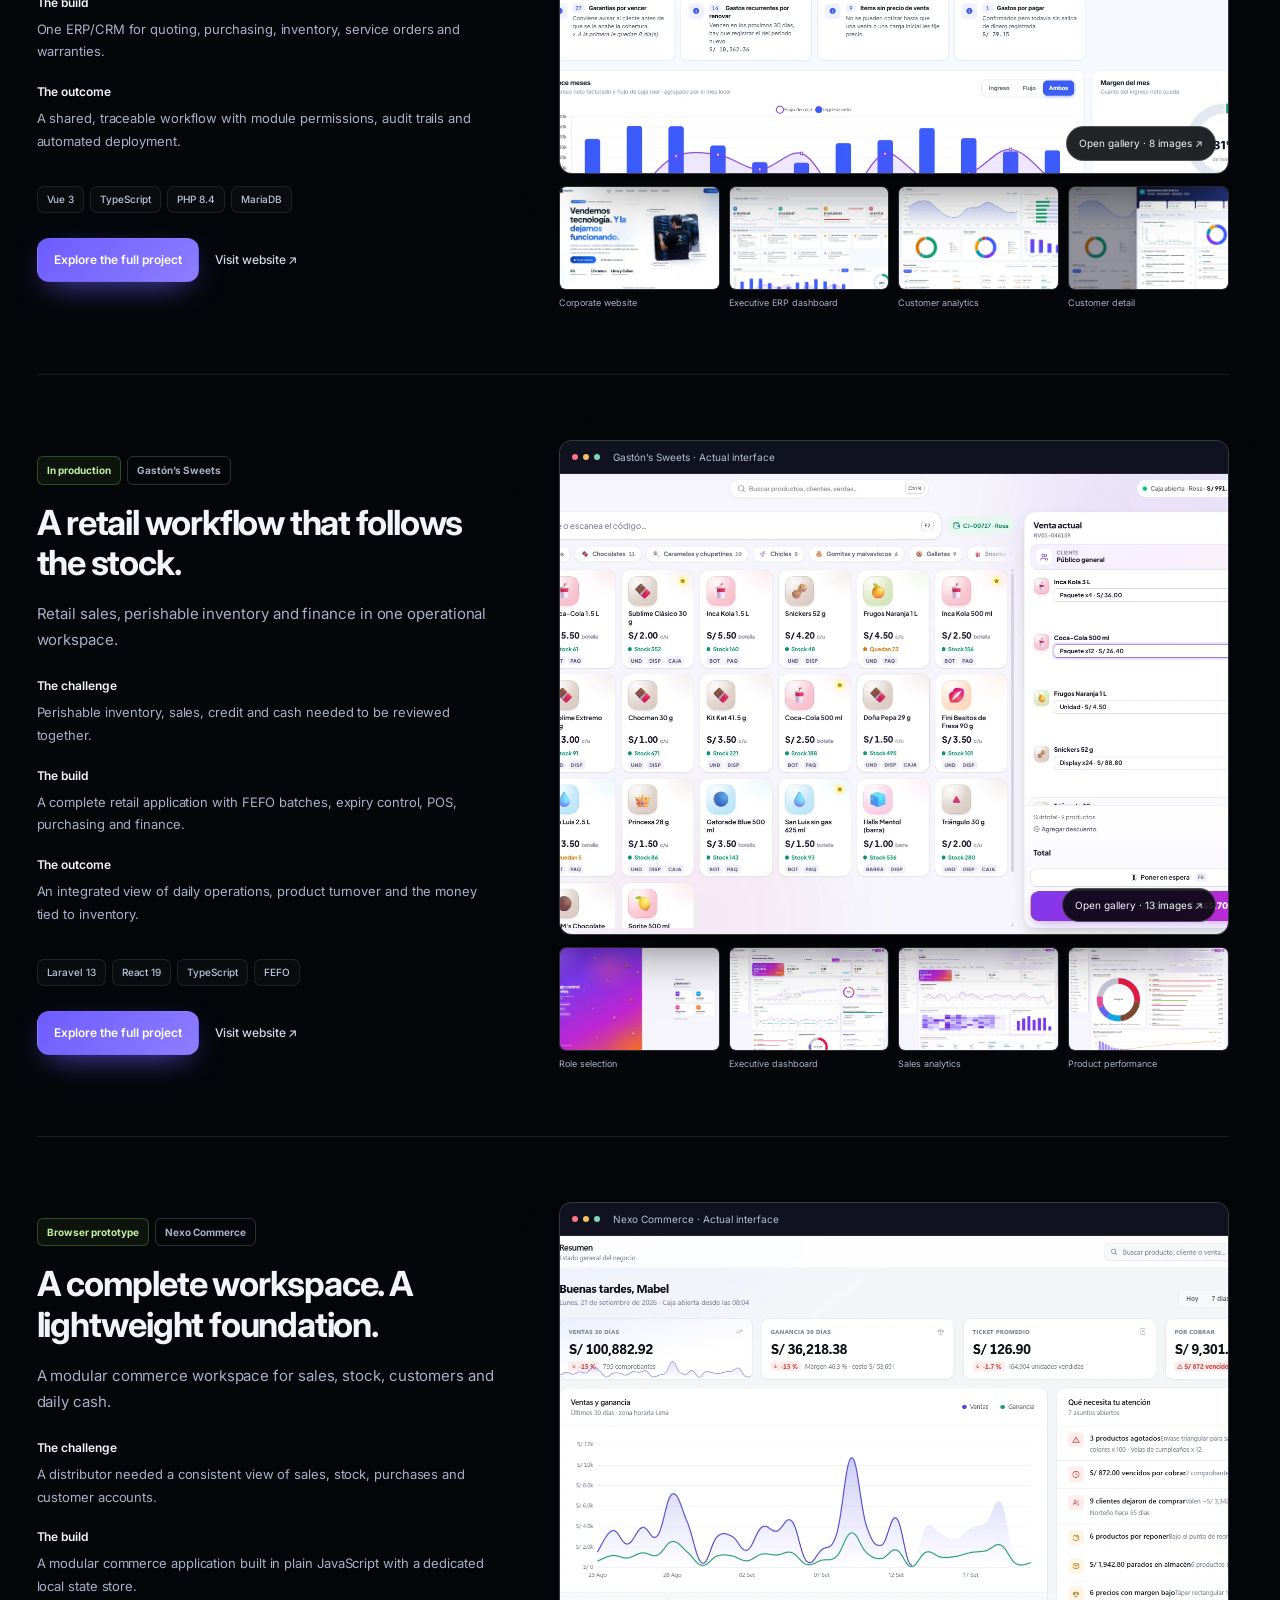
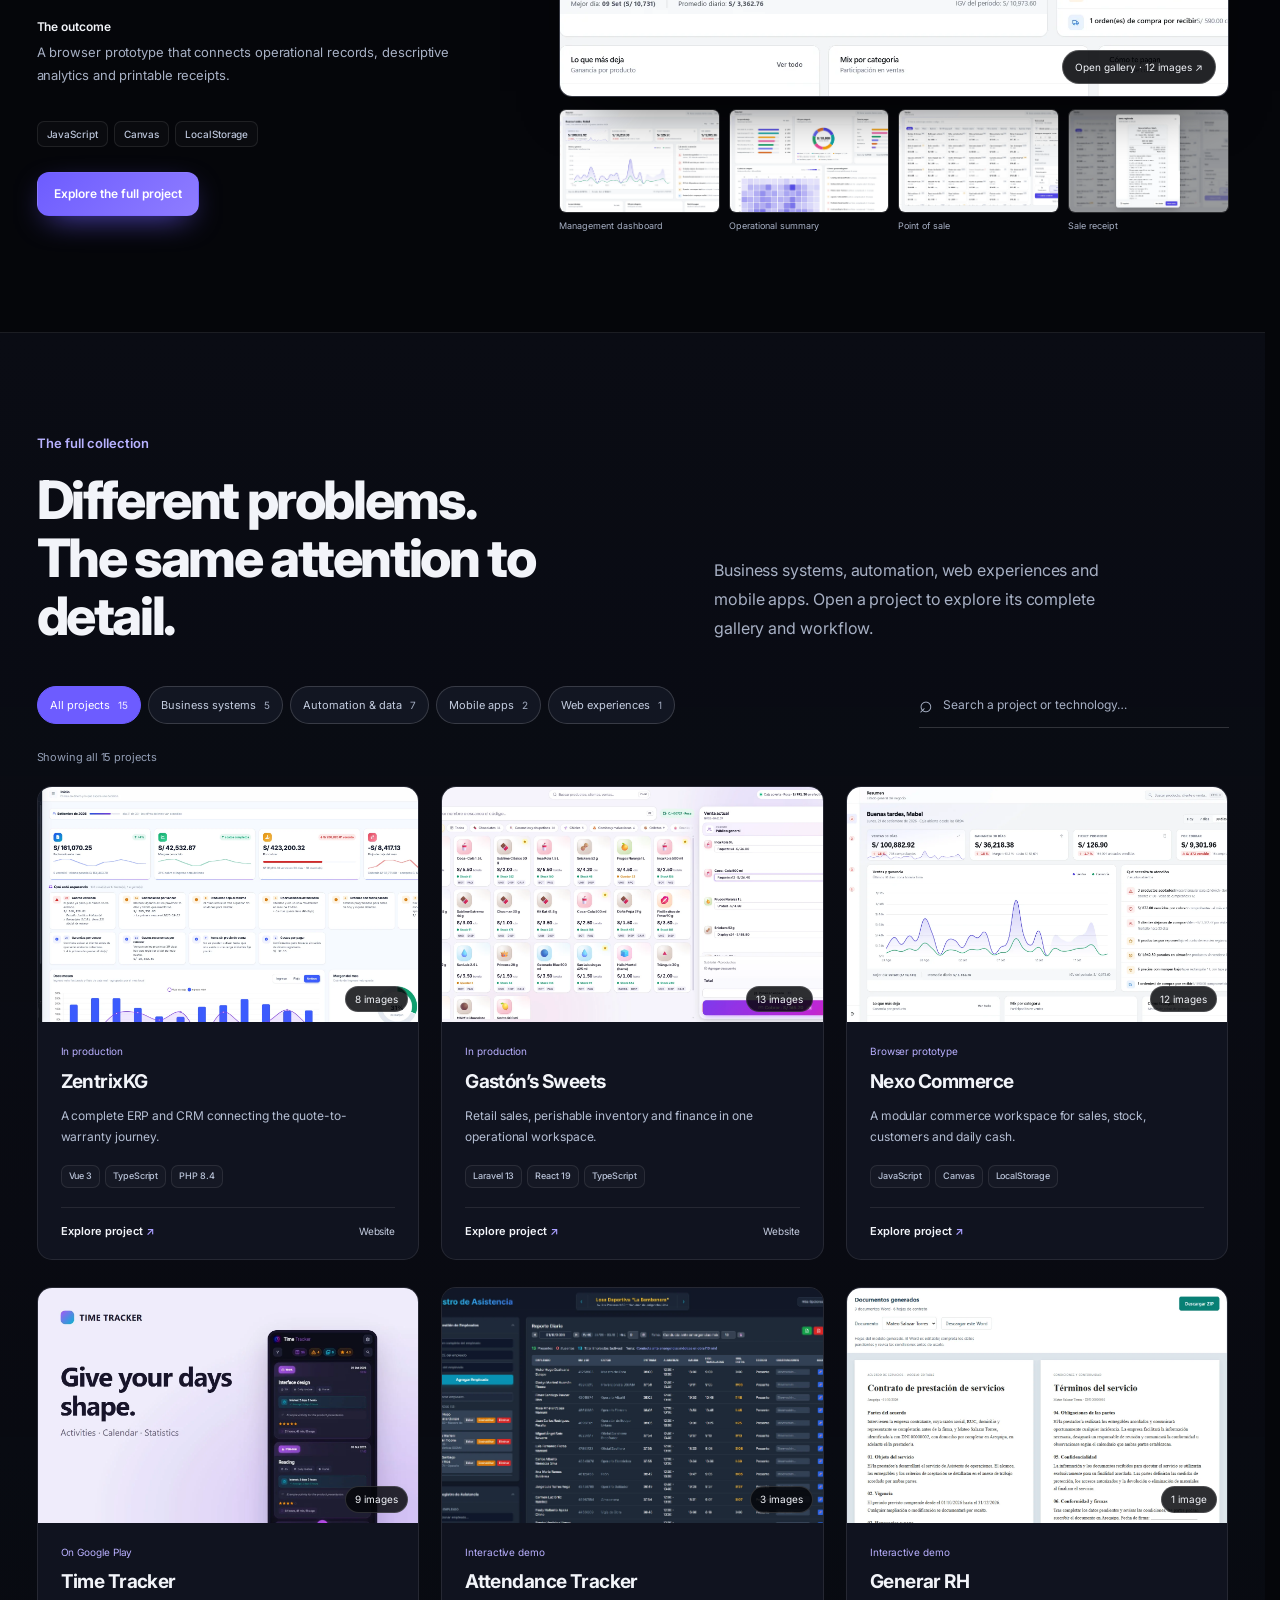
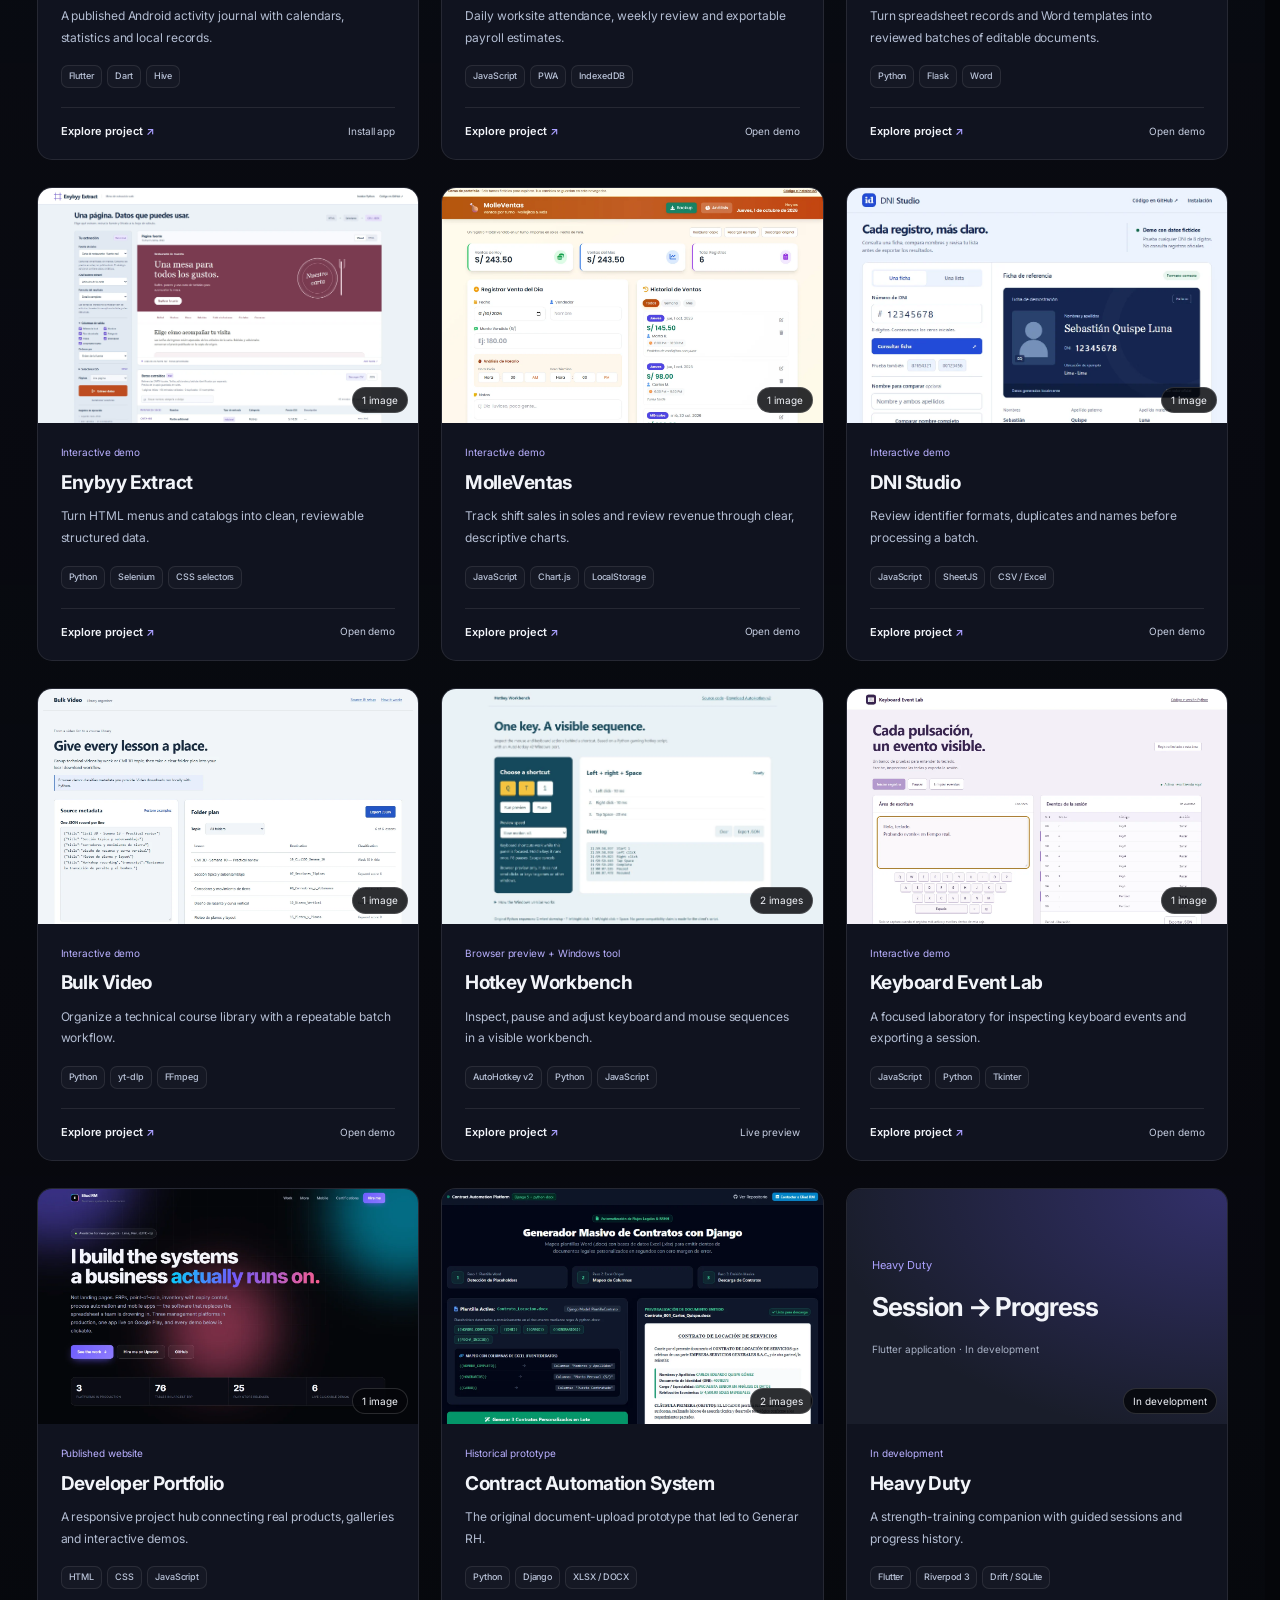
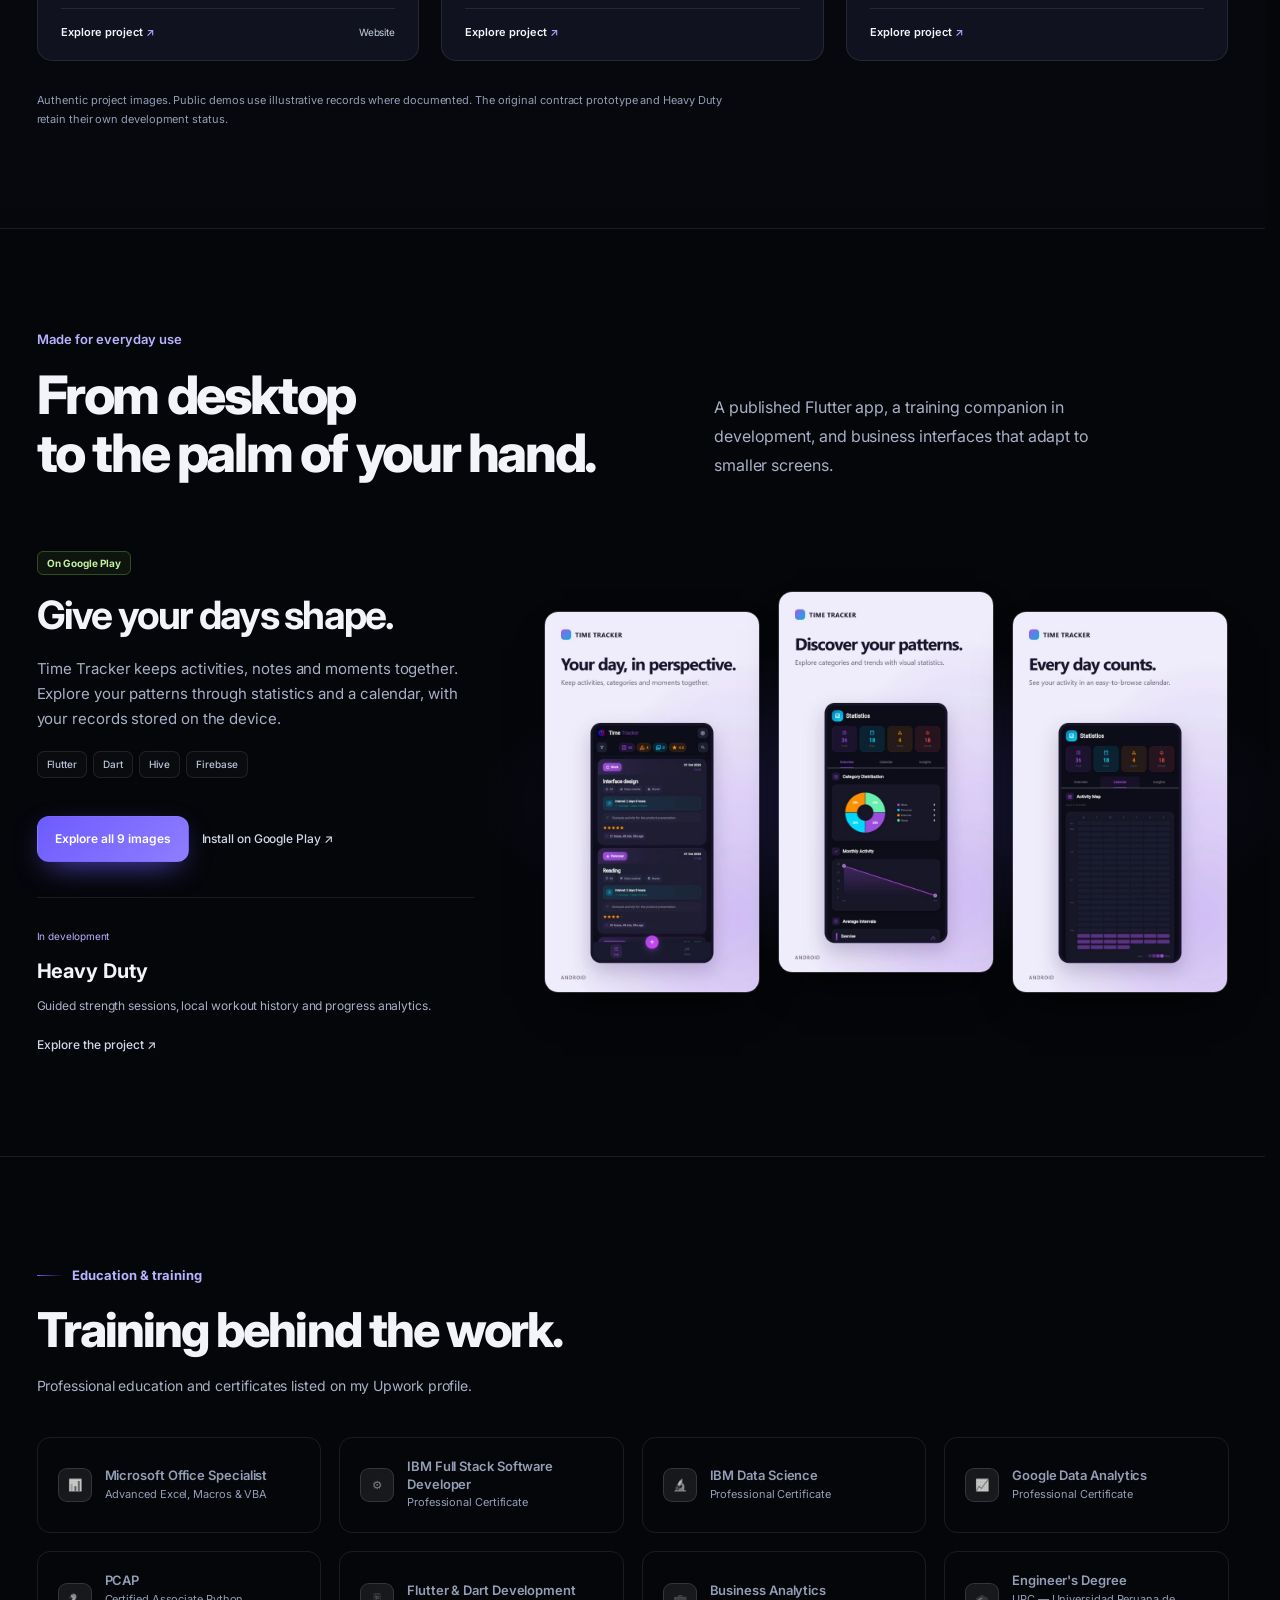
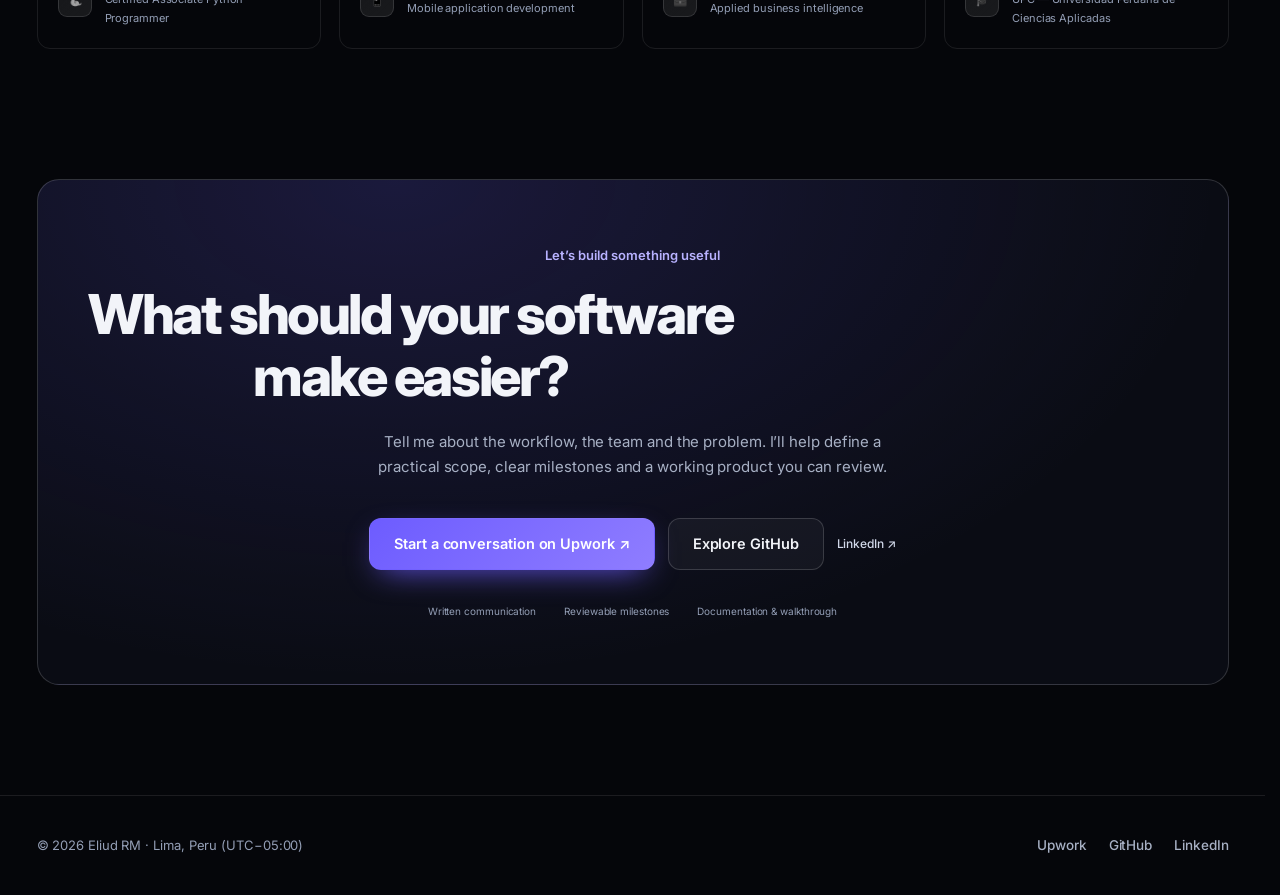
==== commit d0e2f099: "Present complete project portfolio with Upwork galleries and animated navigation" ====
--- a/index.html
+++ b/index.html
@@ -1,456 +1,51 @@
 <!DOCTYPE html>
 <html lang="en">
 <head>
-<meta charset="utf-8">
-<meta name="viewport" content="width=device-width,initial-scale=1">
-<title>Eliud RM — Business Systems, Automation &amp; Apps</title>
-<meta name="description" content="I build the systems businesses run on: ERPs, automation and mobile apps. Three management platforms in production and an app live on Google Play.">
-<meta name="author" content="Eliud RM">
-<meta property="og:type" content="website">
-<meta property="og:title" content="Eliud RM — Business Systems, Automation &amp; Apps">
-<meta property="og:description" content="Three management platforms in production, an app on Google Play, six browser demos to explore.">
-<meta property="og:image" content="assets/gaston/dashboard.webp">
-<meta name="twitter:card" content="summary_large_image">
-<link rel="icon" href="assets/timetracker/icon.webp">
-<link rel="preconnect" href="https://fonts.googleapis.com">
-<link rel="preconnect" href="https://fonts.gstatic.com" crossorigin>
+<meta charset="utf-8"><meta name="viewport" content="width=device-width,initial-scale=1">
+<title>Eliud RM — Business Systems, Automation &amp; Mobile Apps</title>
+<meta name="description" content="Explore Eliud RM's business systems, automation tools and mobile apps. Real project galleries, interactive demos and published software.">
+<meta name="author" content="Eliud Rojas Mendoza">
+<meta property="og:type" content="website"><meta property="og:title" content="Eliud RM — Software built for real work">
+<meta property="og:description" content="Business systems, automation and mobile apps. Explore the products, the interfaces and the code.">
+<meta property="og:url" content="https://enybyy.github.io/"><meta property="og:image" content="https://enybyy.github.io/assets/projects/zentrix/02.webp">
+<meta name="twitter:card" content="summary_large_image"><meta name="theme-color" content="#05060a">
+<link rel="canonical" href="https://enybyy.github.io/"><link rel="icon" href="assets/timetracker/icon.webp">
+<link rel="preconnect" href="https://fonts.googleapis.com"><link rel="preconnect" href="https://fonts.gstatic.com" crossorigin>
 <link href="https://fonts.googleapis.com/css2?family=Inter:wght@400;500;600;700;800&display=swap" rel="stylesheet">
-<link rel="stylesheet" href="assets/style.css">
-</head>
-<body>
-
-<div id="progress"></div>
-
-<header id="nav">
-  <div class="wrap nav-in">
-    <a class="logo" href="#top">
-      <span class="logo-mark"><span>E</span></span>
-      <span>Eliud RM<small>Business systems &amp; automation</small></span>
-    </a>
-    <nav class="nav-links">
-      <a href="#work">Work</a>
-      <a href="#more">More</a>
-      <a href="#mobile">Mobile</a>
-      <a href="#certs">Certifications</a>
-      <a class="nav-cta" href="https://www.upwork.com/freelancers/~01471ca462b236e8e5" target="_blank" rel="noopener">Hire me</a>
-    </nav>
-  </div>
-</header>
-
-<!-- ============ HERO ============ -->
-<section class="hero" id="top">
-  <div class="aurora"><i class="blob b1"></i><i class="blob b2"></i><i class="blob b3"></i></div>
-  <div class="grid-bg"></div>
+<link rel="stylesheet" href="assets/style.css"><link rel="stylesheet" href="assets/portfolio.css">
+<script src="assets/projects-data.js" defer></script><script src="assets/app.js" defer></script>
+</head><body>
+<a class="skip-link" href="#projects">Skip to projects</a><div id="progress" aria-hidden="true"></div>
+<header id="nav"><div class="wrap nav-in"><a class="logo" href="#top" aria-label="Eliud RM home"><span class="logo-mark"><span>E</span></span><span>Eliud RM<small>Business systems &amp; automation</small></span></a><button class="menu-toggle" aria-expanded="false" aria-controls="main-nav">Menu <span aria-hidden="true">＋</span></button><nav class="nav-links" id="main-nav" aria-label="Main navigation"><a href="#work">Selected work</a><a href="#projects">All projects</a><a href="#mobile">Mobile</a><a href="#certs">About</a><a class="nav-cta" href="https://www.upwork.com/freelancers/~01471ca462b236e8e5" target="_blank" rel="noopener">Let’s work together ↗</a></nav></div></header>
+<main>
+<section class="hero" id="top"><div class="aurora" aria-hidden="true"><i class="blob b1"></i><i class="blob b2"></i><i class="blob b3"></i></div><div class="grid-bg" aria-hidden="true"></div>
+<div class="wrap"><div class="hero-layout"><div class="hero-copy"><span class="pill"><i class="pulse" aria-hidden="true"></i> Available for projects · Lima, Peru</span><h1>I build the systems<br>your business<br><span class="grad">runs on.</span></h1><p class="lede">Business platforms, thoughtful automation and mobile apps. From the first workflow to the finished product, I connect the interface, the data and the logic that make everyday work easier.</p><div class="hero-cta"><a class="btn btn-1" href="#projects">Explore my work <span aria-hidden="true">↓</span></a><a class="btn btn-2" href="https://www.upwork.com/freelancers/~01471ca462b236e8e5" target="_blank" rel="noopener">Hire me on Upwork ↗</a></div><p class="hero-footnote">Full-stack development · Python &amp; Excel automation · Flutter</p></div>
+<div class="hero-showcase"><div class="showcase-orbit" aria-hidden="true"></div><div class="showcase-caption"><span class="live-dot"></span><span>Built from the workflow up</span></div><button class="showcase-screen" data-project="zentrix" data-slide="1" aria-label="Explore ZentrixKG ERP"><span class="window-bar"><i></i><i></i><i></i><span id="showcase-label">ZentrixKG · Business ERP</span><span class="screen-action" aria-hidden="true">↗</span></span><img id="showcase-img" src="assets/projects/zentrix/02.webp" alt="ZentrixKG executive ERP dashboard" fetchpriority="high" width="1919" height="915"></button><button class="showcase-phone" data-project="time" data-slide="2" aria-label="Explore Time Tracker statistics"><img src="assets/timetracker/statistics-current.png" alt="Time Tracker statistics on Android" width="400" height="800"></button><div class="showcase-note"><span class="live-dot"></span><div><strong>Time Tracker</strong><small>Published on Google Play</small></div></div>
+<div class="showcase-switch" role="group" aria-label="Choose a featured interface"><button data-showcase="zentrix" aria-pressed="true">ZentrixKG</button><button data-showcase="gaston" aria-pressed="false">Gastón’s Sweets</button><button data-showcase="nexo" aria-pressed="false">Nexo Commerce</button></div></div></div>
+<div class="proof-row"><a href="#projects"><strong>15</strong><span>Projects to explore</span></a><a href="#projects"><strong>54</strong><span>Images from Upwork</span></a><a href="#projects"><strong>8</strong><span>Interactive browser demos</span></a><a href="#mobile"><strong>Android</strong><span>App published on Google Play</span></a></div></div>
+<div class="marquee" aria-label="Technology stack"><div class="mq-track" id="mq"></div></div></section>
+<section id="work" class="sec-pad"><div class="wrap"><div class="section-intro"><div><span class="section-kicker">Selected work</span><h2>Real workflows.<br>Complete systems.</h2></div><p>Go beyond the cover image. See how the interface, the business rules and the data come together.</p></div><article class="feature-case" id="case-zentrix"><div class="case-story"><div class="tags"><span class="tag live">In production</span><span class="tag">ZentrixKG</span></div><h3>From first quote to final warranty.</h3><p class="case-description">A complete ERP and CRM connecting the quote-to-warranty journey.</p><dl class="case-points"><dt>The challenge</dt><dd>Quoting, stock and service work needed one shared workflow.</dd><dt>The build</dt><dd>One ERP/CRM for quoting, purchasing, inventory, service orders and warranties.</dd><dt>The outcome</dt><dd>A shared, traceable workflow with module permissions, audit trails and automated deployment.</dd></dl><div class="stackrow"><span class="chip">Vue 3</span><span class="chip">TypeScript</span><span class="chip">PHP 8.4</span><span class="chip">MariaDB</span></div><div class="feature-actions"><button class="btn btn-1" data-project="zentrix">Explore the full project</button><a class="text-link" href="https://zentrixkg.com/" target="_blank" rel="noopener">Visit website ↗</a></div></div><div class="case-visual"><button class="feature-cover" data-project="zentrix" data-slide="1" aria-label="Open ZentrixKG gallery"><span class="window-bar"><i></i><i></i><i></i><span>ZentrixKG · Actual interface</span></span><img src="assets/projects/zentrix/02.webp" alt="ZentrixKG working interface" loading="lazy" width="960" height="600"><span class="cover-hint">Open gallery · 8 images ↗</span></button><div class="gallery-strip"><button class="gallery-thumb" data-project="zentrix" data-slide="0" aria-label="View Corporate website"><img src="assets/projects/zentrix/01.webp" alt="Corporate website" loading="lazy" width="320" height="180"><span>Corporate website</span></button><button class="gallery-thumb" data-project="zentrix" data-slide="1" aria-label="View Executive ERP dashboard"><img src="assets/projects/zentrix/02.webp" alt="Executive ERP dashboard" loading="lazy" width="320" height="180"><span>Executive ERP dashboard</span></button><button class="gallery-thumb" data-project="zentrix" data-slide="2" aria-label="View Customer analytics"><img src="assets/projects/zentrix/03.webp" alt="Customer analytics" loading="lazy" width="320" height="180"><span>Customer analytics</span></button><button class="gallery-thumb" data-project="zentrix" data-slide="3" aria-label="View Customer detail"><img src="assets/projects/zentrix/04.webp" alt="Customer detail" loading="lazy" width="320" height="180"><span>Customer detail</span></button></div></div></article><article class="feature-case" id="case-gaston"><div class="case-story"><div class="tags"><span class="tag live">In production</span><span class="tag">Gastón’s Sweets</span></div><h3>A retail workflow that follows the stock.</h3><p class="case-description">Retail sales, perishable inventory and finance in one operational workspace.</p><dl class="case-points"><dt>The challenge</dt><dd>Perishable inventory, sales, credit and cash needed to be reviewed together.</dd><dt>The build</dt><dd>A complete retail application with FEFO batches, expiry control, POS, purchasing and finance.</dd><dt>The outcome</dt><dd>An integrated view of daily operations, product turnover and the money tied to inventory.</dd></dl><div class="stackrow"><span class="chip">Laravel 13</span><span class="chip">React 19</span><span class="chip">TypeScript</span><span class="chip">FEFO</span></div><div class="feature-actions"><button class="btn btn-1" data-project="gaston">Explore the full project</button><a class="text-link" href="https://gastonssweets.zentrixkg.com/" target="_blank" rel="noopener">Visit website ↗</a></div></div><div class="case-visual"><button class="feature-cover" data-project="gaston" data-slide="7" aria-label="Open Gastón’s Sweets gallery"><span class="window-bar"><i></i><i></i><i></i><span>Gastón’s Sweets · Actual interface</span></span><img src="assets/projects/gaston/08.webp" alt="Gastón’s Sweets working interface" loading="lazy" width="960" height="600"><span class="cover-hint">Open gallery · 13 images ↗</span></button><div class="gallery-strip"><button class="gallery-thumb" data-project="gaston" data-slide="0" aria-label="View Role selection"><img src="assets/projects/gaston/01.webp" alt="Role selection" loading="lazy" width="320" height="180"><span>Role selection</span></button><button class="gallery-thumb" data-project="gaston" data-slide="1" aria-label="View Executive dashboard"><img src="assets/projects/gaston/02.webp" alt="Executive dashboard" loading="lazy" width="320" height="180"><span>Executive dashboard</span></button><button class="gallery-thumb" data-project="gaston" data-slide="2" aria-label="View Sales analytics"><img src="assets/projects/gaston/03.webp" alt="Sales analytics" loading="lazy" width="320" height="180"><span>Sales analytics</span></button><button class="gallery-thumb" data-project="gaston" data-slide="3" aria-label="View Product performance"><img src="assets/projects/gaston/04.webp" alt="Product performance" loading="lazy" width="320" height="180"><span>Product performance</span></button></div></div></article><article class="feature-case" id="case-nexo"><div class="case-story"><div class="tags"><span class="tag live">Browser prototype</span><span class="tag">Nexo Commerce</span></div><h3>A complete workspace. A lightweight foundation.</h3><p class="case-description">A modular commerce workspace for sales, stock, customers and daily cash.</p><dl class="case-points"><dt>The challenge</dt><dd>A distributor needed a consistent view of sales, stock, purchases and customer accounts.</dd><dt>The build</dt><dd>A modular commerce application built in plain JavaScript with a dedicated local state store.</dd><dt>The outcome</dt><dd>A browser prototype that connects operational records, descriptive analytics and printable receipts.</dd></dl><div class="stackrow"><span class="chip">JavaScript</span><span class="chip">Canvas</span><span class="chip">LocalStorage</span></div><div class="feature-actions"><button class="btn btn-1" data-project="nexo">Explore the full project</button></div></div><div class="case-visual"><button class="feature-cover" data-project="nexo" data-slide="0" aria-label="Open Nexo Commerce gallery"><span class="window-bar"><i></i><i></i><i></i><span>Nexo Commerce · Actual interface</span></span><img src="assets/projects/nexo/01.webp" alt="Nexo Commerce working interface" loading="lazy" width="960" height="600"><span class="cover-hint">Open gallery · 12 images ↗</span></button><div class="gallery-strip"><button class="gallery-thumb" data-project="nexo" data-slide="0" aria-label="View Management dashboard"><img src="assets/projects/nexo/01.webp" alt="Management dashboard" loading="lazy" width="320" height="180"><span>Management dashboard</span></button><button class="gallery-thumb" data-project="nexo" data-slide="1" aria-label="View Operational summary"><img src="assets/projects/nexo/02.webp" alt="Operational summary" loading="lazy" width="320" height="180"><span>Operational summary</span></button><button class="gallery-thumb" data-project="nexo" data-slide="2" aria-label="View Point of sale"><img src="assets/projects/nexo/03.webp" alt="Point of sale" loading="lazy" width="320" height="180"><span>Point of sale</span></button><button class="gallery-thumb" data-project="nexo" data-slide="3" aria-label="View Sale receipt"><img src="assets/projects/nexo/04.webp" alt="Sale receipt" loading="lazy" width="320" height="180"><span>Sale receipt</span></button></div></div></article></div></section>
+<section id="projects" class="sec-pad collection"><div class="wrap"><div class="section-intro"><div><span class="section-kicker">The full collection</span><h2>Different problems.<br>The same attention to detail.</h2></div><p>Business systems, automation, web experiences and mobile apps. Open a project to explore its complete gallery and workflow.</p></div>
+<div class="collection-toolbar"><div class="filters" role="group" aria-label="Filter projects"><button data-filter="All projects" aria-pressed="true">All projects <span>15</span></button><button data-filter="Business systems" aria-pressed="false">Business systems <span>5</span></button><button data-filter="Automation &amp; data" aria-pressed="false">Automation &amp; data <span>7</span></button><button data-filter="Mobile apps" aria-pressed="false">Mobile apps <span>2</span></button><button data-filter="Web experiences" aria-pressed="false">Web experiences <span>1</span></button></div><label class="project-search"><span class="search-icon" aria-hidden="true">⌕</span><span class="sr-only">Search projects or technologies</span><input type="search" id="project-search" placeholder="Search a project or technology…" autocomplete="off"></label></div><p id="project-count" class="result-count" role="status">Showing all 15 projects</p><div class="project-grid"><article class="project-card" data-category="Business systems" data-search="ZentrixKG A complete ERP and CRM connecting the quote-to-warranty journey. Vue 3 TypeScript PHP 8.4 MariaDB"><button class="card-image" data-project="zentrix" aria-label="Explore ZentrixKG"><img src="assets/projects/zentrix/02.webp" alt="ZentrixKG interface" loading="lazy" width="960" height="600"><span class="image-count">8 images</span></button><div class="project-body"><span class="project-status">In production</span><h3>ZentrixKG</h3><p>A complete ERP and CRM connecting the quote-to-warranty journey.</p><div class="mini"><span class="chip">Vue 3</span><span class="chip">TypeScript</span><span class="chip">PHP 8.4</span></div><div class="card-actions"><button data-project="zentrix">Explore project <span aria-hidden="true">↗</span></button><a href="https://zentrixkg.com/" target="_blank" rel="noopener">Website</a></div></div></article><article class="project-card" data-category="Business systems" data-search="Gastón’s Sweets Retail sales, perishable inventory and finance in one operational workspace. Laravel 13 React 19 TypeScript FEFO"><button class="card-image" data-project="gaston" aria-label="Explore Gastón’s Sweets"><img src="assets/projects/gaston/08.webp" alt="Gastón’s Sweets interface" loading="lazy" width="960" height="600"><span class="image-count">13 images</span></button><div class="project-body"><span class="project-status">In production</span><h3>Gastón’s Sweets</h3><p>Retail sales, perishable inventory and finance in one operational workspace.</p><div class="mini"><span class="chip">Laravel 13</span><span class="chip">React 19</span><span class="chip">TypeScript</span></div><div class="card-actions"><button data-project="gaston">Explore project <span aria-hidden="true">↗</span></button><a href="https://gastonssweets.zentrixkg.com/" target="_blank" rel="noopener">Website</a></div></div></article><article class="project-card" data-category="Business systems" data-search="Nexo Commerce A modular commerce workspace for sales, stock, customers and daily cash. JavaScript Canvas LocalStorage"><button class="card-image" data-project="nexo" aria-label="Explore Nexo Commerce"><img src="assets/projects/nexo/01.webp" alt="Nexo Commerce interface" loading="lazy" width="960" height="600"><span class="image-count">12 images</span></button><div class="project-body"><span class="project-status">Browser prototype</span><h3>Nexo Commerce</h3><p>A modular commerce workspace for sales, stock, customers and daily cash.</p><div class="mini"><span class="chip">JavaScript</span><span class="chip">Canvas</span><span class="chip">LocalStorage</span></div><div class="card-actions"><button data-project="nexo">Explore project <span aria-hidden="true">↗</span></button></div></div></article><article class="project-card" data-category="Mobile apps" data-search="Time Tracker A published Android activity journal with calendars, statistics and local records. Flutter Dart Hive Firebase"><button class="card-image" data-project="time" aria-label="Explore Time Tracker"><img src="assets/projects/time/01.webp" alt="Time Tracker interface" loading="lazy" width="960" height="600"><span class="image-count">9 images</span></button><div class="project-body"><span class="project-status">On Google Play</span><h3>Time Tracker</h3><p>A published Android activity journal with calendars, statistics and local records.</p><div class="mini"><span class="chip">Flutter</span><span class="chip">Dart</span><span class="chip">Hive</span></div><div class="card-actions"><button data-project="time">Explore project <span aria-hidden="true">↗</span></button><a href="https://play.google.com/store/apps/details?id=com.activitytracker.activity_tracker" target="_blank" rel="noopener">Install app</a></div></div></article><article class="project-card" data-category="Business systems" data-search="Attendance Tracker Daily worksite attendance, weekly review and exportable payroll estimates. JavaScript PWA IndexedDB Excel / PDF"><button class="card-image" data-project="attendance" aria-label="Explore Attendance Tracker"><img src="assets/projects/attendance/01.webp" alt="Attendance Tracker interface" loading="lazy" width="960" height="600"><span class="image-count">3 images</span></button><div class="project-body"><span class="project-status">Interactive demo</span><h3>Attendance Tracker</h3><p>Daily worksite attendance, weekly review and exportable payroll estimates.</p><div class="mini"><span class="chip">JavaScript</span><span class="chip">PWA</span><span class="chip">IndexedDB</span></div><div class="card-actions"><button data-project="attendance">Explore project <span aria-hidden="true">↗</span></button><a href="https://enybyy.github.io/attendance-tracker-pwa/" target="_blank" rel="noopener">Open demo</a></div></div></article><article class="project-card" data-category="Automation &amp; data" data-search="Generar RH Turn spreadsheet records and Word templates into reviewed batches of editable documents. Python Flask Word Excel"><button class="card-image" data-project="rh" aria-label="Explore Generar RH"><img src="assets/projects/rh/01.webp" alt="Generar RH interface" loading="lazy" width="960" height="600"><span class="image-count">1 image</span></button><div class="project-body"><span class="project-status">Interactive demo</span><h3>Generar RH</h3><p>Turn spreadsheet records and Word templates into reviewed batches of editable documents.</p><div class="mini"><span class="chip">Python</span><span class="chip">Flask</span><span class="chip">Word</span></div><div class="card-actions"><button data-project="rh">Explore project <span aria-hidden="true">↗</span></button><a href="https://enybyy.github.io/rh-document-generator/" target="_blank" rel="noopener">Open demo</a></div></div></article><article class="project-card" data-category="Automation &amp; data" data-search="Enybyy Extract Turn HTML menus and catalogs into clean, reviewable structured data. Python Selenium CSS selectors CSV / JSON"><button class="card-image" data-project="extract" aria-label="Explore Enybyy Extract"><img src="assets/projects/extract/01.webp" alt="Enybyy Extract interface" loading="lazy" width="960" height="600"><span class="image-count">1 image</span></button><div class="project-body"><span class="project-status">Interactive demo</span><h3>Enybyy Extract</h3><p>Turn HTML menus and catalogs into clean, reviewable structured data.</p><div class="mini"><span class="chip">Python</span><span class="chip">Selenium</span><span class="chip">CSS selectors</span></div><div class="card-actions"><button data-project="extract">Explore project <span aria-hidden="true">↗</span></button><a href="https://enybyy.github.io/web-scraping-selenium-pipeline/" target="_blank" rel="noopener">Open demo</a></div></div></article><article class="project-card" data-category="Business systems" data-search="MolleVentas Track shift sales in soles and review revenue through clear, descriptive charts. JavaScript Chart.js LocalStorage"><button class="card-image" data-project="molle" aria-label="Explore MolleVentas"><img src="assets/projects/molle/01.webp" alt="MolleVentas interface" loading="lazy" width="960" height="600"><span class="image-count">1 image</span></button><div class="project-body"><span class="project-status">Interactive demo</span><h3>MolleVentas</h3><p>Track shift sales in soles and review revenue through clear, descriptive charts.</p><div class="mini"><span class="chip">JavaScript</span><span class="chip">Chart.js</span><span class="chip">LocalStorage</span></div><div class="card-actions"><button data-project="molle">Explore project <span aria-hidden="true">↗</span></button><a href="https://enybyy.github.io/pos-sales-management-system/" target="_blank" rel="noopener">Open demo</a></div></div></article><article class="project-card" data-category="Automation &amp; data" data-search="DNI Studio Review identifier formats, duplicates and names before processing a batch. JavaScript SheetJS CSV / Excel"><button class="card-image" data-project="dni" aria-label="Explore DNI Studio"><img src="assets/projects/dni/01.webp" alt="DNI Studio interface" loading="lazy" width="960" height="600"><span class="image-count">1 image</span></button><div class="project-body"><span class="project-status">Interactive demo</span><h3>DNI Studio</h3><p>Review identifier formats, duplicates and names before processing a batch.</p><div class="mini"><span class="chip">JavaScript</span><span class="chip">SheetJS</span><span class="chip">CSV / Excel</span></div><div class="card-actions"><button data-project="dni">Explore project <span aria-hidden="true">↗</span></button><a href="https://enybyy.github.io/dni-identity-validator/" target="_blank" rel="noopener">Open demo</a></div></div></article><article class="project-card" data-category="Automation &amp; data" data-search="Bulk Video Organize a technical course library with a repeatable batch workflow. Python yt-dlp FFmpeg"><button class="card-image" data-project="bulk" aria-label="Explore Bulk Video"><img src="assets/projects/bulk/01.webp" alt="Bulk Video interface" loading="lazy" width="960" height="600"><span class="image-count">1 image</span></button><div class="project-body"><span class="project-status">Interactive demo</span><h3>Bulk Video</h3><p>Organize a technical course library with a repeatable batch workflow.</p><div class="mini"><span class="chip">Python</span><span class="chip">yt-dlp</span><span class="chip">FFmpeg</span></div><div class="card-actions"><button data-project="bulk">Explore project <span aria-hidden="true">↗</span></button><a href="https://enybyy.github.io/descargar-videos-bulk/" target="_blank" rel="noopener">Open demo</a></div></div></article><article class="project-card" data-category="Automation &amp; data" data-search="Hotkey Workbench Inspect, pause and adjust keyboard and mouse sequences in a visible workbench. AutoHotkey v2 Python JavaScript"><button class="card-image" data-project="hotkey" aria-label="Explore Hotkey Workbench"><img src="assets/projects/hotkey/01.webp" alt="Hotkey Workbench interface" loading="lazy" width="960" height="600"><span class="image-count">2 images</span></button><div class="project-body"><span class="project-status">Browser preview + Windows tool</span><h3>Hotkey Workbench</h3><p>Inspect, pause and adjust keyboard and mouse sequences in a visible workbench.</p><div class="mini"><span class="chip">AutoHotkey v2</span><span class="chip">Python</span><span class="chip">JavaScript</span></div><div class="card-actions"><button data-project="hotkey">Explore project <span aria-hidden="true">↗</span></button><a href="demos/hotkey/" target="_blank" rel="noopener">Live preview</a></div></div></article><article class="project-card" data-category="Automation &amp; data" data-search="Keyboard Event Lab A focused laboratory for inspecting keyboard events and exporting a session. JavaScript Python Tkinter"><button class="card-image" data-project="keyboard" aria-label="Explore Keyboard Event Lab"><img src="assets/projects/keyboard/01.webp" alt="Keyboard Event Lab interface" loading="lazy" width="960" height="600"><span class="image-count">1 image</span></button><div class="project-body"><span class="project-status">Interactive demo</span><h3>Keyboard Event Lab</h3><p>A focused laboratory for inspecting keyboard events and exporting a session.</p><div class="mini"><span class="chip">JavaScript</span><span class="chip">Python</span><span class="chip">Tkinter</span></div><div class="card-actions"><button data-project="keyboard">Explore project <span aria-hidden="true">↗</span></button><a href="https://enybyy.github.io/keyboard-event-lab/" target="_blank" rel="noopener">Open demo</a></div></div></article><article class="project-card" data-category="Web experiences" data-search="Developer Portfolio A responsive project hub connecting real products, galleries and interactive demos. HTML CSS JavaScript GitHub Pages"><button class="card-image" data-project="portfolio" aria-label="Explore Developer Portfolio"><img src="assets/projects/portfolio/01.webp" alt="Developer Portfolio interface" loading="lazy" width="960" height="600"><span class="image-count">1 image</span></button><div class="project-body"><span class="project-status">Published website</span><h3>Developer Portfolio</h3><p>A responsive project hub connecting real products, galleries and interactive demos.</p><div class="mini"><span class="chip">HTML</span><span class="chip">CSS</span><span class="chip">JavaScript</span></div><div class="card-actions"><button data-project="portfolio">Explore project <span aria-hidden="true">↗</span></button><a href="https://enybyy.github.io/" target="_blank" rel="noopener">Website</a></div></div></article><article class="project-card" data-category="Automation &amp; data" data-search="Contract Automation System The original document-upload prototype that led to Generar RH. Python Django XLSX / DOCX"><button class="card-image" data-project="contract" aria-label="Explore Contract Automation System"><img src="assets/projects/contract/01.webp" alt="Contract Automation System interface" loading="lazy" width="960" height="600"><span class="image-count">2 images</span></button><div class="project-body"><span class="project-status">Historical prototype</span><h3>Contract Automation System</h3><p>The original document-upload prototype that led to Generar RH.</p><div class="mini"><span class="chip">Python</span><span class="chip">Django</span><span class="chip">XLSX / DOCX</span></div><div class="card-actions"><button data-project="contract">Explore project <span aria-hidden="true">↗</span></button></div></div></article><article class="project-card" data-category="Mobile apps" data-search="Heavy Duty A strength-training companion with guided sessions and progress history. Flutter Riverpod 3 Drift / SQLite"><button class="card-image" data-project="heavy" aria-label="Explore Heavy Duty"><div class="development-preview"><span>Heavy Duty</span><strong>Session → Progress</strong><small>Flutter application · In development</small></div><span class="image-count">In development</span></button><div class="project-body"><span class="project-status">In development</span><h3>Heavy Duty</h3><p>A strength-training companion with guided sessions and progress history.</p><div class="mini"><span class="chip">Flutter</span><span class="chip">Riverpod 3</span><span class="chip">Drift / SQLite</span></div><div class="card-actions"><button data-project="heavy">Explore project <span aria-hidden="true">↗</span></button></div></div></article></div><div id="empty-state" hidden><h3>No projects match this search.</h3><p>Try a project name, Python, Flutter or another technology.</p><button class="btn btn-2" id="reset-filters">Reset filters</button></div><p class="collection-note">Authentic project images. Public demos use illustrative records where documented. The original contract prototype and Heavy Duty retain their own development status.</p></div></section>
+<section id="mobile" class="sec-pad mobile-section"><div class="wrap"><div class="section-intro"><div><span class="section-kicker">Made for everyday use</span><h2>From desktop<br>to the palm of your hand.</h2></div><p>A published Flutter app, a training companion in development, and business interfaces that adapt to smaller screens.</p></div><div class="mobile-feature"><div class="mobile-copy"><span class="tag live">On Google Play</span><h3>Give your days shape.</h3><p>Time Tracker keeps activities, notes and moments together. Explore your patterns through statistics and a calendar, with your records stored on the device.</p><div class="stackrow"><span class="chip">Flutter</span><span class="chip">Dart</span><span class="chip">Hive</span><span class="chip">Firebase</span></div><div class="hero-cta"><button class="btn btn-1" data-project="time">Explore all 9 images</button><a class="text-link" href="https://play.google.com/store/apps/details?id=com.activitytracker.activity_tracker" target="_blank" rel="noopener">Install on Google Play ↗</a></div><div class="development-note"><span>In development</span><h4>Heavy Duty</h4><p>Guided strength sessions, local workout history and progress analytics.</p><button class="text-link" data-project="heavy">Explore the project ↗</button></div></div><div class="mobile-screens"><button data-project="time" data-slide="1" aria-label="View activity journal"><img src="assets/projects/time/02.webp" alt="Time Tracker activity journal" loading="lazy" width="1080" height="1920"></button><button data-project="time" data-slide="2" aria-label="View statistics"><img src="assets/projects/time/03.webp" alt="Time Tracker statistics" loading="lazy" width="1080" height="1920"></button><button data-project="time" data-slide="3" aria-label="View calendar"><img src="assets/projects/time/04.webp" alt="Time Tracker calendar" loading="lazy" width="1080" height="1920"></button></div></div></div></section><!-- ============ CERTS ============ -->
+<section id="certs" class="sec-pad" style="border-top:1px solid var(--line)">
   <div class="wrap">
-    <span class="pill rv"><i class="pulse"></i> Available for new projects · Lima, Peru (UTC−5)</span>
-    <h1 class="rv">I build the systems<br>a business <span class="grad">actually runs on.</span></h1>
-    <p class="lede rv">
-      Not landing pages. ERPs, point-of-sale, inventory with expiry control, process automation
-      and mobile apps — the software that replaces the spreadsheet a team is drowning in.
-      Three management platforms in production, one app live on Google Play, and every demo below is clickable.
-    </p>
-    <div class="hero-cta rv">
-      <a class="btn btn-1" href="#work">See the work <span aria-hidden="true">↓</span></a>
-      <a class="btn btn-2" href="https://www.upwork.com/freelancers/~01471ca462b236e8e5" target="_blank" rel="noopener">Hire me on Upwork</a>
-      <a class="btn btn-2" href="https://github.com/Enybyy" target="_blank" rel="noopener">GitHub</a>
-    </div>
-
-    <div class="stats rv">
-      <div><b data-count="3">0</b><span>PLATFORMS IN PRODUCTION</span></div>
-      <div><b data-count="76">0</b><span>TABLES IN LARGEST ERP</span></div>
-      <div><b data-count="25">0</b><span>PLAY STORE RELEASES</span></div>
-      <div><b data-count="6">0</b><span>LIVE CLICKABLE DEMOS</span></div>
-    </div>
-  </div>
-
-  <div class="marquee rv">
-    <div class="mq-track" id="mq"></div>
-  </div>
-</section>
-
-<!-- ============ CASE STUDIES ============ -->
-<section id="work" class="sec-pad">
-  <div class="wrap">
-    <span class="eyebrow rv">Selected work</span>
-    <h2 class="rv">Four systems, built end to end.</h2>
-    <p class="sec-sub rv">
-      Each one solved a business that was running on spreadsheets and notebooks.
-      Screenshots are the real software, running on real operational data.
-    </p>
-  </div>
-
-  <!-- ---- 01 Gaston's Sweets ---- -->
-  <article class="case wrap">
-    <div class="case-head rv">
-      <div class="case-no">01</div>
-      <div>
-        <div class="tags">
-          <span class="tag live">● In production</span>
-          <span class="tag">Laravel 13</span><span class="tag">React 19</span><span class="tag">FEFO inventory</span>
-        </div>
-        <h3>Gastón's Sweets — Commercial Management System</h3>
-        <p class="hook">
-          A confectionery business selling perishable stock had no way to know what was about to expire,
-          which credit was overdue, or whether the day actually closed in profit. It ran on spreadsheets.
-        </p>
-      </div>
-    </div>
-
-    <div class="psr rv">
-      <div><h4>The problem</h4><p>Sales, credit, purchasing and perishable stock tracked separately. No expiry control, no traceability, and cash closing done by hand every night.</p></div>
-      <div><h4>What I built</h4><p>A full management platform: sales with credit and payments, purchasing, FEFO inventory with lot and expiry tracking, daily cash, finance, ABC analytics, alerts and reporting.</p></div>
-      <div><h4>The result</h4><p>One auditable system covering purchase-to-cash. The dashboard scores operational health and points to exactly where money is trapped.</p></div>
-    </div>
-
-    <div class="kpis rv">
-      <div class="kpi"><b data-count="1603" data-suffix="">0</b><span>SALES IN THE DEMO DATASET</span></div>
-      <div class="kpi"><b data-count="57">0</b><span>SKUs UNDER FEFO CONTROL</span></div>
-      <div class="kpi"><b data-count="16">0</b><span>OPERATIONAL MODULES</span></div>
-      <div class="kpi"><b>28.9%</b><span>GROSS MARGIN TRACKED</span></div>
-    </div>
-
-    <figure class="frame rv" style="margin:0">
-      <div class="frame-bar"><i class="dot"></i><i class="dot"></i><i class="dot"></i><span class="frame-url">gastonssweets.zentrixkg.com — Executive dashboard</span></div>
-      <img src="assets/gaston/dashboard.webp" alt="Gastón's Sweets executive dashboard with sales, margin, inventory value and business health index" loading="lazy" data-lb="Executive dashboard — sales, gross margin, immobilised capital and a composite operational health index">
-    </figure>
-
-    <div class="thumbs rv">
-      <figure class="thumb"><img src="assets/gaston/analitica.webp" alt="ABC analysis and Pareto concentration curve" loading="lazy" data-lb="Analytics — ABC classification, Pareto concentration curve, GMROI and stock rotation"><figcaption>ABC analysis &amp; Pareto</figcaption></figure>
-      <figure class="thumb"><img src="assets/gaston/lotes-vencimientos.webp" alt="Lot and expiry tracking screen" loading="lazy" data-lb="Lots &amp; expiry — FEFO control, capital at risk and days-to-expiry per batch"><figcaption>Lots &amp; expiry (FEFO)</figcaption></figure>
-      <figure class="thumb"><img src="assets/gaston/finanzas.webp" alt="Finance module" loading="lazy" data-lb="Finance — P&amp;L view, expense structure and net result"><figcaption>Finance</figcaption></figure>
-      <figure class="thumb"><img src="assets/gaston/reportes.webp" alt="Reports module" loading="lazy" data-lb="Reports — exportable operational and financial reporting"><figcaption>Reports</figcaption></figure>
-      <figure class="thumb"><img src="assets/gaston/inventario.webp" alt="Inventory module" loading="lazy" data-lb="Inventory — stock derived from lots and movements, with valuation at real cost"><figcaption>Inventory</figcaption></figure>
-      <figure class="thumb"><img src="assets/gaston/dashboard-oscuro.webp" alt="Dashboard in dark mode" loading="lazy" data-lb="The full interface ships in light and dark themes"><figcaption>Dark theme</figcaption></figure>
-    </div>
-
-    <div class="stackrow rv">
-      <span class="chip">Laravel 13</span><span class="chip">PHP 8.4</span><span class="chip">React 19</span>
-      <span class="chip">TypeScript</span><span class="chip">Vite</span><span class="chip">Sanctum</span>
-      <span class="chip">ULID</span><span class="chip">Row-level locking</span><span class="chip">Idempotency</span>
-      <span class="chip">MariaDB</span><span class="chip">PHPUnit</span>
-    </div>
-    <div class="case-links rv">
-      <a class="lnk" href="https://gastonssweets.zentrixkg.com" target="_blank" rel="noopener">Visit the live platform <span class="arrow">→</span></a>
-    </div>
-  </article>
-
-  <!-- ---- 02 ZentrixKG ---- -->
-  <article class="case wrap">
-    <div class="case-head rv">
-      <div class="case-no">02</div>
-      <div>
-        <div class="tags">
-          <span class="tag live">● In production</span>
-          <span class="tag">Vue 3</span><span class="tag">PHP 8.4</span><span class="tag">76-table schema</span>
-        </div>
-        <h3>ZentrixKG — Business ERP &amp; CRM Platform</h3>
-        <p class="hook">
-          A technology company ran sales, purchasing, inventory, service orders and warranties across
-          disconnected spreadsheets — no single view of the business, and no record of who changed what.
-        </p>
-      </div>
-    </div>
-
-    <div class="psr rv">
-      <div><h4>The problem</h4><p>Every department kept its own file. Quotes lived in one place, stock in another, service orders on paper. Nothing reconciled and nothing was auditable.</p></div>
-      <div><h4>What I built</h4><p>A complete ERP/CRM from scratch: CRM and quoting, purchasing, suppliers, inventory, expenses, service orders, technician management, warranties, analytics and per-module permissions.</p></div>
-      <div><h4>The result</h4><p>The full quote-to-warranty cycle in one auditable system, with CSRF protection, rate limiting, audit logging and automated deployment.</p></div>
-    </div>
-
-    <div class="kpis rv">
-      <div class="kpi"><b data-count="76">0</b><span>DATABASE TABLES</span></div>
-      <div class="kpi"><b data-count="35">0</b><span>VERSIONED MIGRATIONS</span></div>
-      <div class="kpi"><b data-count="13">0</b><span>SQL VIEWS</span></div>
-      <div class="kpi"><b>CI/CD</b><span>AUTOMATED DEPLOYMENT</span></div>
-    </div>
-
-    <figure class="frame rv" style="margin:0">
-      <div class="frame-bar"><i class="dot"></i><i class="dot"></i><i class="dot"></i><span class="frame-url">zentrixkg.com</span></div>
-      <img src="assets/zentrix/inicio.webp" alt="ZentrixKG corporate website home page" loading="lazy" data-lb="ZentrixKG — public site. The administrative panel behind it carries the full ERP.">
-    </figure>
-
-    <div class="thumbs rv">
-      <figure class="thumb"><img src="assets/zentrix/servicios.webp" alt="Services page" loading="lazy" data-lb="Services section"><figcaption>Services</figcaption></figure>
-      <figure class="thumb"><img src="assets/zentrix/soluciones.webp" alt="Solutions page" loading="lazy" data-lb="Solutions section"><figcaption>Solutions</figcaption></figure>
-      <figure class="thumb"><img src="assets/zentrix/nosotros.webp" alt="About page" loading="lazy" data-lb="About section"><figcaption>About</figcaption></figure>
-      <figure class="thumb"><img src="assets/zentrix/contacto.webp" alt="Contact page" loading="lazy" data-lb="Contact section"><figcaption>Contact</figcaption></figure>
-    </div>
-
-    <div class="stackrow rv">
-      <span class="chip">Vue 3</span><span class="chip">TypeScript</span><span class="chip">Vite</span>
-      <span class="chip">PHP 8.4</span><span class="chip">REST API</span><span class="chip">PDO</span>
-      <span class="chip">MariaDB / MySQL</span><span class="chip">CSRF + audit log</span><span class="chip">GitHub Actions</span>
-    </div>
-    <div class="case-links rv">
-      <a class="lnk" href="https://zentrixkg.com" target="_blank" rel="noopener">Visit the live site <span class="arrow">→</span></a>
-      <span class="note-priv">🔒 Admin panel is client-confidential — walkthrough available on request</span>
-    </div>
-  </article>
-
-  <!-- ---- 03 Mabel ---- -->
-  <article class="case wrap">
-    <div class="case-head rv">
-      <div class="case-no">03</div>
-      <div>
-        <div class="tags">
-          <span class="tag">Vanilla JS</span><span class="tag">Zero dependencies</span><span class="tag">~10k lines</span>
-        </div>
-        <h3>Descartables Mabel — Business Management Panel</h3>
-        <p class="hook">
-          A distributor needed a complete management panel that runs anywhere — no framework,
-          no build step, no server. So I built one in plain JavaScript, and it still does real analytics.
-        </p>
-      </div>
-    </div>
-
-    <div class="psr rv">
-      <div><h4>The problem</h4><p>Off-the-shelf systems needed servers, subscriptions and IT support the business did not have. Anything built had to run from a folder.</p></div>
-      <div><h4>What I built</h4><p>A modular single-page system: point of sale, sales, purchasing, inventory, clients, daily cash, reporting and an analytics dashboard — independent view modules over a dedicated state store.</p></div>
-      <div><h4>The result</h4><p>Zero external dependencies and zero build step, yet it surfaces churn risk, low-margin products, dead stock and overdue receivables automatically.</p></div>
-    </div>
-
-    <div class="kpis rv">
-      <div class="kpi"><b>S/ 336k</b><span>TRACKED IN 90-DAY DATASET</span></div>
-      <div class="kpi"><b data-count="2469">0</b><span>RECEIPTS PROCESSED</span></div>
-      <div class="kpi"><b data-count="16">0</b><span>JS MODULES</span></div>
-      <div class="kpi"><b data-count="0" data-suffix="">0</b><span>EXTERNAL DEPENDENCIES</span></div>
-    </div>
-
-    <figure class="frame rv" style="margin:0">
-      <div class="frame-bar"><i class="dot"></i><i class="dot"></i><i class="dot"></i><span class="frame-url">Descartables Mabel — Management dashboard</span></div>
-      <img src="assets/mabel/dashboard.webp" alt="Mabel management dashboard with sales and profit chart, attention feed and payment mix" loading="lazy" data-lb="Dashboard — 90-day sales and profit, an attention feed that names the actual problems, category mix and payment methods">
-    </figure>
-
-    <div class="thumbs rv">
-      <figure class="thumb"><img src="assets/mabel/pos.webp" alt="Point of sale screen" loading="lazy" data-lb="Point of sale — fast product entry, payment split and receipt generation"><figcaption>Point of sale</figcaption></figure>
-      <figure class="thumb"><img src="assets/mabel/reportes.webp" alt="Reports screen" loading="lazy" data-lb="Reports — period comparisons and exportable summaries"><figcaption>Reports</figcaption></figure>
-      <figure class="thumb"><img src="assets/mabel/inventario.webp" alt="Inventory screen" loading="lazy" data-lb="Inventory — reorder points driven by real rotation"><figcaption>Inventory</figcaption></figure>
-      <figure class="thumb"><img src="assets/mabel/clientes.webp" alt="Clients screen" loading="lazy" data-lb="Clients — purchase history, credit and churn signals"><figcaption>Clients</figcaption></figure>
-      <figure class="thumb"><img src="assets/mabel/caja.webp" alt="Cash control screen" loading="lazy" data-lb="Daily cash — opening, movements and blind count reconciliation"><figcaption>Daily cash</figcaption></figure>
-      <figure class="thumb"><img src="assets/mabel/compras.webp" alt="Purchases screen" loading="lazy" data-lb="Purchasing — supplier orders and goods receipt"><figcaption>Purchasing</figcaption></figure>
-    </div>
-
-    <div class="stackrow rv">
-      <span class="chip">JavaScript (ES6+)</span><span class="chip">Canvas charts</span><span class="chip">LocalStorage store</span>
-      <span class="chip">Modular architecture</span><span class="chip">Deterministic seeding</span><span class="chip">No build step</span>
-    </div>
-  </article>
-
-  <!-- ---- 04 Time Tracker ---- -->
-  <article class="case wrap">
-    <div class="case-head rv">
-      <div class="case-no">04</div>
-      <div>
-        <div class="tags">
-          <span class="tag store">▲ Live on Google Play</span>
-          <span class="tag">Flutter</span><span class="tag">Published Android app</span>
-        </div>
-        <h3>Time Tracker — Android App</h3>
-        <p class="hook">
-          A published, monetised Android app with real users — designed, built, shipped and
-          maintained with local records, visual statistics and JSON backups.
-        </p>
-      </div>
-    </div>
-
-    <div class="psr rv">
-      <div><h4>The problem</h4><p>Time-tracking apps either lock your history behind an account or bury the one thing that matters: what your week actually looked like.</p></div>
-      <div><h4>What I built</h4><p>Offline-first activity logging with categories, ratings, mood and photos; donut, trend and heatmap analytics; full JSON backup and restore; timezone-aware notifications; five languages.</p></div>
-      <div><h4>The result</h4><p>Published on Google Play, with on-device records and Crashlytics for mobile diagnostics.</p></div>
-    </div>
-
-    <div class="phones rv">
-      <div class="phone"><img src="assets/timetracker/activity-current.png" alt="Time Tracker activity log" loading="lazy" data-lb="Activity log — categories, ratings, mood and notes"></div>
-      <div class="phone"><img src="assets/timetracker/statistics-current.png" alt="Time Tracker statistics" loading="lazy" data-lb="Interactive statistics — distribution and monthly trend"></div>
-      <div class="phone"><img src="assets/timetracker/entry-current.png" alt="Time Tracker activity form" loading="lazy" data-lb="Activity entry — categories and optional details"></div>
-    </div>
-
-    <div class="stackrow rv">
-      <span class="chip">Flutter</span><span class="chip">Dart</span><span class="chip">Hive</span>
-      <span class="chip">fl_chart</span><span class="chip">Firebase Analytics</span><span class="chip">Crashlytics</span>
-      <span class="chip">AdMob</span><span class="chip">5 languages</span>
-    </div>
-    <div class="case-links rv">
-      <a class="lnk" href="https://play.google.com/store/apps/details?id=com.activitytracker.activity_tracker" target="_blank" rel="noopener">View on Google Play <span class="arrow">→</span></a>
-      <span class="note-priv">🔒 Source private — it's a commercial product. Architecture walkthrough on request.</span>
-    </div>
-  </article>
-</section>
-
-<!-- ============ MORE WORK ============ -->
-<section id="more" class="sec-pad" style="border-top:1px solid var(--line)">
-  <div class="wrap">
-    <span class="eyebrow rv">Automation &amp; data</span>
-    <h2 class="rv">Tools for everyday workflows.</h2>
-    <p class="sec-sub rv">Explore the browser demos, then find setup instructions and scope in each repository.</p>
-    <div class="pgrid">
-      <a class="pcard rv" href="https://enybyy.github.io/rh-document-generator/" target="_blank" rel="noopener">
-        <div class="pcard-img"><img src="assets/demos/rh-document-generator-current.png" alt="Generar RH application" loading="lazy"></div>
-        <div class="pcard-body">
-          <h4>Generar RH</h4>
-          <p>Word documents from tabular data, with row review and batch downloads. The browser demo uses a sample template; the Python application accepts custom DOCX files.</p>
-          <div class="mini"><span class="chip">Python</span><span class="chip">Word</span><span class="chip">Excel</span></div>
-        </div>
-      </a>
-
-      <a class="pcard rv" href="https://enybyy.github.io/pos-sales-management-system/" target="_blank" rel="noopener">
-        <div class="pcard-img"><img src="assets/demos/pos-sales-management-system-current.png" alt="MolleVentas application" loading="lazy"></div>
-        <div class="pcard-body">
-          <h4>MolleVentas</h4>
-          <p>Sales totals per shift in soles, with an editable history, descriptive charts and JSON backups stored in the same browser.</p>
-          <div class="mini"><span class="chip">JavaScript</span><span class="chip">Chart.js</span><span class="chip">Local storage</span></div>
-        </div>
-      </a>
-
-      <a class="pcard rv" href="https://enybyy.github.io/attendance-tracker-pwa/" target="_blank" rel="noopener">
-        <div class="pcard-img"><img src="assets/demos/attendance-tracker-pwa-current.png" alt="Attendance Tracker PWA application" loading="lazy"></div>
-        <div class="pcard-body">
-          <h4>Attendance Tracker PWA</h4>
-          <p>Daily attendance by worksite, weekly review and reference payroll exported to Excel and PDF. Offline use follows the first online preparation.</p>
-          <div class="mini"><span class="chip">PWA</span><span class="chip">Excel</span><span class="chip">PDF</span></div>
-        </div>
-      </a>
-
-      <a class="pcard rv" href="https://enybyy.github.io/web-scraping-selenium-pipeline/" target="_blank" rel="noopener">
-        <div class="pcard-img"><img src="assets/demos/web-scraping-selenium-pipeline-current.png" alt="Enybyy Extract application" loading="lazy"></div>
-        <div class="pcard-body">
-          <h4>Enybyy Extract</h4>
-          <p>Inspect a saved HTML source, extract its entries and select fields for CSV or JSON output. Includes a restaurant menu and a paginated sample catalog.</p>
-          <div class="mini"><span class="chip">Python</span><span class="chip">Selenium</span><span class="chip">CSV / JSON</span></div>
-        </div>
-      </a>
-
-      <a class="pcard rv" href="https://enybyy.github.io/dni-identity-validator/" target="_blank" rel="noopener">
-        <div class="pcard-img"><img src="assets/demos/dni-identity-validator-current.png" alt="DNI Studio application" loading="lazy"></div>
-        <div class="pcard-body">
-          <h4>DNI Studio</h4>
-          <p>Format checks, full-name comparison and CSV or Excel list review with fictional reference data. The demo does not verify official identities.</p>
-          <div class="mini"><span class="chip">JavaScript</span><span class="chip">Excel</span><span class="chip">Batch review</span></div>
-        </div>
-      </a>
-
-      <a class="pcard rv" href="https://enybyy.github.io/keyboard-event-lab/" target="_blank" rel="noopener">
-        <div class="pcard-img"><img src="assets/demos/keyboard-event-lab-current.png" alt="Keyboard Event Lab application" loading="lazy"></div>
-        <div class="pcard-body">
-          <h4>Keyboard Event Lab</h4>
-          <p>A visible input workbench with live keyboard events, pause controls and JSON export. Records only within its own focused typing area.</p>
-          <div class="mini"><span class="chip">JavaScript</span><span class="chip">Python</span><span class="chip">Input events</span></div>
-        </div>
-      </a>
-
-      <a class="pcard rv" href="https://enybyy.github.io/descargar-videos-bulk/" target="_blank" rel="noopener">
-        <div class="pcard-img"><img src="assets/demos/descargar-videos-bulk-current.png" alt="Bulk Video folder planner" loading="lazy"></div>
-        <div class="pcard-body"><h4>Bulk Video</h4><p>Plan a technical video library by course week and Civil 3D topic. The browser classifies metadata; the local Python runner handles downloads and completion records.</p><div class="mini"><span class="chip">Python</span><span class="chip">yt-dlp</span><span class="chip">Batch workflows</span></div></div>
-      </a>
-
+    <span class="eyebrow rv">Education &amp; training</span>
+    <h2 class="rv">Training behind the work.</h2>
+    <p class="sec-sub">Professional education and certificates listed on my Upwork profile.</p><div class="certs">
+      <div class="cert"><span class="cert-ic">📊</span><span><b>Microsoft Office Specialist</b><span>Advanced Excel, Macros &amp; VBA</span></span></div>
+      <div class="cert"><span class="cert-ic">⚙️</span><span><b>IBM Full Stack Software Developer</b><span>Professional Certificate</span></span></div>
+      <div class="cert"><span class="cert-ic">🔬</span><span><b>IBM Data Science</b><span>Professional Certificate</span></span></div>
+      <div class="cert"><span class="cert-ic">📈</span><span><b>Google Data Analytics</b><span>Professional Certificate</span></span></div>
+      <div class="cert"><span class="cert-ic">🐍</span><span><b>PCAP</b><span>Certified Associate Python Programmer</span></span></div>
+      <div class="cert"><span class="cert-ic">📱</span><span><b>Flutter &amp; Dart Development</b><span>Mobile application development</span></span></div>
+      <div class="cert"><span class="cert-ic">💼</span><span><b>Business Analytics</b><span>Applied business intelligence</span></span></div>
+      <div class="cert"><span class="cert-ic">🎓</span><span><b>Engineer's Degree</b><span>UPC — Universidad Peruana de Ciencias Aplicadas</span></span></div>
     </div>
   </div>
 </section>
 
-<!-- ============ MOBILE ============ -->
-<section id="mobile" class="sec-pad" style="border-top:1px solid var(--line)">
-  <div class="wrap">
-    <span class="eyebrow rv">Mobile</span>
-    <h2 class="rv">Flutter apps, shipped to the store.</h2>
-    <p class="sec-sub rv">
-      Designed, built and released solo — including signing, store listing and post-launch monitoring.
-    </p>
-
-    <div style="margin-top:44px" class="rv">
-      <div style="display:flex;align-items:center;gap:15px;margin-bottom:20px">
-        <img src="assets/timetracker/icon.webp" alt="" style="width:52px;height:52px;border-radius:13px;border:1px solid var(--line-2)">
-        <div>
-          <h3 style="margin:0;font-size:1.16rem;font-weight:700">Time Tracker</h3>
-          <span style="font-size:13px;color:var(--fg-3)">Flutter · Hive · Firebase · <b style="color:var(--lime)">Live on Google Play</b></span>
-        </div>
-      </div>
-      <div class="phones">
-        <div class="phone"><img src="assets/timetracker/activity-current.png" alt="Time Tracker activity log" loading="lazy" data-lb="Time Tracker — activity log"></div>
-        <div class="phone"><img src="assets/timetracker/statistics-current.png" alt="Time Tracker statistics" loading="lazy" data-lb="Time Tracker — statistics"></div>
-        <div class="phone"><img src="assets/timetracker/entry-current.png" alt="Time Tracker activity form" loading="lazy" data-lb="Time Tracker — activity form"></div>
-      </div>
-    </div>
-
-    <div style="margin-top:52px" class="rv">
-      <div style="margin-bottom:20px">
-        <h3 style="margin:0;font-size:1.16rem;font-weight:700">Heavy Duty — Strength Training Tracker</h3>
-        <span style="font-size:13px;color:var(--fg-3)">Flutter · Riverpod 3 · go_router · Drift (SQLite) · <b style="color:var(--fg-2)">In development</b></span>
-      </div>
-      <p style="color:var(--fg-2);max-width:66ch;font-size:.97rem;margin:0">
-        A training companion for structured strength workouts: guided live sessions with real-time tracking,
-        progress analytics and historical charts, personal profile and configuration, local backup and restore
-        with media attachments, timezone-aware notifications, and English/Spanish localization. Built on a
-        feature-first architecture with typed, migration-safe local persistence.
-      </p>
-    </div>
-
-    <div style="margin-top:38px" class="rv">
-      <h4 style="margin:0 0 14px;font-size:11.5px;font-weight:700;letter-spacing:.14em;text-transform:uppercase;color:var(--fg-3)">Responsive by default</h4>
-      <div class="phones">
-        <div class="phone"><img src="assets/gaston/movil-dashboard.webp" alt="Gastón's Sweets on mobile" loading="lazy" data-lb="Gastón's Sweets — the full ERP dashboard on a phone"></div>
-        <div class="phone"><img src="assets/mabel/movil-dashboard.webp" alt="Mabel panel on mobile" loading="lazy" data-lb="Descartables Mabel — management panel on a phone"></div>
-        <div class="phone"><img src="assets/zentrix/movil.webp" alt="ZentrixKG on mobile" loading="lazy" data-lb="ZentrixKG — corporate site on a phone"></div>
-      </div>
-    </div>
-  </div>
-</section>
-
-<!-- ============ CERTS ============ -->
-<section id="certs" class="sec-pad" style="border-top:1px solid var(--line)">
-  <div class="wrap">
-    <span class="eyebrow rv">Credentials</span>
-    <h2 class="rv">Certified where it counts.</h2>
-    <div class="certs">
-      <div class="cert rv"><span class="cert-ic">📊</span><span><b>Microsoft Office Specialist</b><span>Advanced Excel, Macros &amp; VBA</span></span></div>
-      <div class="cert rv"><span class="cert-ic">⚙️</span><span><b>IBM Full Stack Software Developer</b><span>Professional Certificate</span></span></div>
-      <div class="cert rv"><span class="cert-ic">🔬</span><span><b>IBM Data Science</b><span>Professional Certificate</span></span></div>
-      <div class="cert rv"><span class="cert-ic">📈</span><span><b>Google Data Analytics</b><span>Professional Certificate</span></span></div>
-      <div class="cert rv"><span class="cert-ic">🐍</span><span><b>PCAP</b><span>Certified Associate Python Programmer</span></span></div>
-      <div class="cert rv"><span class="cert-ic">📱</span><span><b>Flutter &amp; Dart Development</b><span>Mobile application development</span></span></div>
-      <div class="cert rv"><span class="cert-ic">💼</span><span><b>Business Analytics</b><span>Applied business intelligence</span></span></div>
-      <div class="cert rv"><span class="cert-ic">🎓</span><span><b>Engineer's Degree</b><span>UPC — Universidad Peruana de Ciencias Aplicadas</span></span></div>
-    </div>
-  </div>
-</section>
-
-<!-- ============ CTA ============ -->
-<section class="sec-pad" style="padding-top:20px">
-  <div class="wrap">
-    <div class="cta-box rv">
-      <span class="eyebrow" style="justify-content:center">Let's talk</span>
-      <h2>Which task is eating your team's week?</h2>
-      <p>
-        Tell me what it is and I'll tell you honestly whether it's worth automating —
-        and what it would take. I work in writing and keep everything documented:
-        clear scope, milestones you can verify, and a walkthrough on delivery.
-      </p>
-      <div class="hero-cta">
-        <a class="btn btn-1" href="https://www.upwork.com/freelancers/~01471ca462b236e8e5" target="_blank" rel="noopener">Hire me on Upwork →</a>
-        <a class="btn btn-2" href="https://www.linkedin.com/in/eliud-rojas-mendoza-414652212/" target="_blank" rel="noopener">LinkedIn</a>
-      </div>
-    </div>
-  </div>
-</section>
-
-<footer>
-  <div class="wrap foot">
-    <p>© <span id="yr"></span> Eliud RM · Lima, Peru (UTC−05:00) · Working in English &amp; Spanish</p>
-    <nav>
-      <a href="https://www.upwork.com/freelancers/~01471ca462b236e8e5" target="_blank" rel="noopener">Upwork</a>
-      <a href="https://github.com/Enybyy" target="_blank" rel="noopener">GitHub</a>
-      <a href="https://www.linkedin.com/in/eliud-rojas-mendoza-414652212/" target="_blank" rel="noopener">LinkedIn</a>
-    </nav>
-  </div>
-</footer>
-
-<div id="lb" role="dialog" aria-modal="true" aria-label="Image viewer">
-  <button class="x" aria-label="Close">✕</button>
-  <button class="nav-b prev" aria-label="Previous">‹</button>
-  <button class="nav-b next" aria-label="Next">›</button>
-  <img src="" alt="">
-  <div class="cap"></div>
-</div>
-
-<script src="assets/app.js" defer></script>
-</body>
-</html>
+<section class="sec-pad contact-section" id="contact"><div class="wrap"><div class="cta-box"><span class="section-kicker">Let’s build something useful</span><h2>What should your software<br>make easier?</h2><p>Tell me about the workflow, the team and the problem. I’ll help define a practical scope, clear milestones and a working product you can review.</p><div class="hero-cta"><a class="btn btn-1" href="https://www.upwork.com/freelancers/~01471ca462b236e8e5" target="_blank" rel="noopener">Start a conversation on Upwork ↗</a><a class="btn btn-2" href="https://github.com/Enybyy" target="_blank" rel="noopener">Explore GitHub</a><a class="text-link" href="https://www.linkedin.com/in/eliud-rojas-mendoza-414652212/" target="_blank" rel="noopener">LinkedIn ↗</a></div><div class="delivery-notes"><span>Written communication</span><span>Reviewable milestones</span><span>Documentation &amp; walkthrough</span></div></div></div></section></main>
+<footer><div class="wrap foot"><p>© <span id="yr">2026</span> Eliud RM · Lima, Peru (UTC−05:00)</p><nav aria-label="Social links"><a href="https://www.upwork.com/freelancers/~01471ca462b236e8e5" target="_blank" rel="noopener">Upwork</a><a href="https://github.com/Enybyy" target="_blank" rel="noopener">GitHub</a><a href="https://www.linkedin.com/in/eliud-rojas-mendoza-414652212/" target="_blank" rel="noopener">LinkedIn</a></nav></div></footer>
+<dialog id="project-dialog" aria-labelledby="dialog-title"><div class="dialog-header"><span id="dialog-category"></span><button class="dialog-close" aria-label="Close project">✕</button></div><div class="dialog-content"><div class="dialog-story"><span id="dialog-status" class="tag"></span><h2 id="dialog-title"></h2><p id="dialog-description"></p><ul id="dialog-features"></ul><div id="dialog-stack" class="stackrow"></div><div id="dialog-links" class="dialog-links"></div></div><div class="dialog-gallery"><div class="gallery-stage"><img id="gallery-image" alt=""><p id="gallery-unavailable" hidden>Interface images will be added when available.</p></div><div class="gallery-controls"><button id="gallery-prev" aria-label="Previous image">←</button><p id="gallery-caption" aria-live="polite"></p><button id="gallery-next" aria-label="Next image">→</button></div><div id="gallery-thumbnails" aria-label="Project images"></div></div></div></dialog>
+</body></html>
--- a/assets/portfolio.css
+++ b/assets/portfolio.css
@@ -0,0 +1,93 @@
+:root{--fg-3:#939eb5}
+html{scrollbar-gutter:stable}
+@media(hover:hover) and (prefers-reduced-motion:no-preference){.project-card{transition:transform .4s var(--ease),border-color .4s,box-shadow .4s}.project-card:hover{transform:translateY(-5px);border-color:rgba(169,159,255,.5);box-shadow:0 15px 45px -25px #6d5cff}.card-image img,.feature-cover>img,.gallery-thumb img{transition:transform .7s var(--ease)}.card-image:hover img,.feature-cover:hover>img,.gallery-thumb:hover img{transform:scale(1.025)}.showcase-screen{transition:transform .7s var(--ease)}.showcase-screen:hover{transform:rotateY(-3deg) rotateX(2deg) translateY(-4px)}}
+#progress{transform:none}
+.showcase-screen>img,.feature-cover>img,.gallery-thumb img{height:auto}
+.hero-copy h1{max-width:none}
+.dialog-links .primary{background:linear-gradient(135deg,var(--brand),#8f7dff);color:#fff}
+:focus-visible{outline:3px solid #00d4ff;outline-offset:5px}
+[hidden]{display:none!important}.rv{opacity:1;transform:none}
+button{padding:0}button:disabled{opacity:.4;cursor:default}
+.sr-only{position:absolute;width:1px;height:1px;margin:-1px;clip:rect(0,0,0,0);overflow:hidden;white-space:nowrap}
+.skip-link{position:fixed;top:10px;left:15px;z-index:400;padding:10px 20px;background:#fff;color:#05060a;border-radius:9px;transform:translateY(-150%)}.skip-link:focus{transform:none}
+section[id]{scroll-margin-top:90px}
+.hero{padding:140px 0 0}.hero-layout{display:grid;grid-template-columns:1fr 1.04fr;gap:44px;align-items:center;min-height:515px}
+.hero-copy .pill{font-size:12px;margin-bottom:26px}
+.hero-copy h1{font-size:clamp(42px,4.9vw,68px);max-width:15ch;line-height:1.04}
+.hero-copy .lede{font-size:16px;line-height:1.8;max-width:48ch;margin-top:26px}
+.hero-copy .hero-cta{gap:10px;margin-top:30px}.hero-copy .btn{font-size:13px;padding:12px 18px}
+.hero-footnote{font-size:11.5px;color:var(--fg-3);margin-top:24px;max-width:46ch}
+.aurora{opacity:.3;filter:blur(95px)}.b1{left:-28%;top:-12%}.b2{right:-10%;top:0}.b3{left:45%;top:35%}
+.hero-showcase{position:relative;min-width:0;padding:40px 0 120px;perspective:1100px}
+.showcase-orbit{position:absolute;width:86%;aspect-ratio:1;left:10%;top:-26px;border-radius:50%;border:1px solid rgba(109,92,255,.25);box-shadow:0 0 85px -60px #00d4ff;pointer-events:none}
+.showcase-orbit::after{content:"";position:absolute;inset:24px;border-radius:50%;border:1px solid rgba(0,212,255,.1);background:radial-gradient(ellipse,rgba(109,92,255,.12),transparent 65%)}
+.showcase-caption{display:flex;align-items:center;gap:9px;font-size:11px;color:#cbd4e6;margin:0 0 14px 12px}
+.live-dot{width:6px;height:6px;border-radius:50%;background:#9dff5c;box-shadow:0 0 9px #9dff5c;flex:none}
+.showcase-screen{display:block;width:100%;position:relative;text-align:left;border-radius:13px;background:var(--panel);border:1px solid rgba(255,255,255,.23);overflow:hidden;box-shadow:0 34px 80px -24px #000;transform:rotateY(-8deg) rotateX(4deg)}
+.window-bar{display:flex;align-items:center;gap:5px;background:#10131f;border-bottom:1px solid rgba(255,255,255,.08);padding:10px 12px;color:#b4c0d7;font-size:10px;line-height:1.2;text-align:left}
+.window-bar i{height:6px;width:6px;border-radius:50%;background:#64718a;flex:none}.window-bar i:first-child{background:#fd718a}.window-bar i:nth-child(2){background:#f6bf67}.window-bar i:nth-child(3){background:#80d5b4}.window-bar>span{margin-left:8px}.window-bar .screen-action{margin-left:auto;font-size:16px}
+.showcase-screen>img{width:100%;aspect-ratio:1.6;object-fit:cover;object-position:top;background:var(--panel)}
+.showcase-phone{position:absolute;width:22%;height:65%;max-height:300px;right:0;bottom:44px;border:5px solid #161b2b;border-radius:22px;overflow:hidden;transform:rotate(6deg);box-shadow:0 26px 55px -15px #000;background:#11131e}
+.showcase-phone img{height:100%;width:100%;object-fit:cover;object-position:top}
+.showcase-note{position:absolute;left:25px;bottom:75px;display:flex;gap:12px;align-items:center;background:rgba(16,19,31,.9);backdrop-filter:blur(16px);padding:12px 18px;border:1px solid var(--line-2);border-radius:12px;box-shadow:0 12px 32px -12px #000}
+.showcase-note strong{font-size:13px;display:block}.showcase-note small{font-size:10.5px;color:var(--fg-2)}
+.showcase-switch{display:flex;position:absolute;left:12px;bottom:21px;gap:5px;flex-wrap:wrap}
+.showcase-switch button{padding:8px 12px;border:1px solid var(--line-2);border-radius:30px;color:#b7c2d8;font-size:10.5px;background:rgba(5,6,10,.5);transition:background .2s,border-color .2s}
+.showcase-switch button[aria-pressed=true]{background:rgba(109,92,255,.2);border-color:#9487ff;color:#fff}
+.proof-row{display:grid;grid-template-columns:repeat(4,1fr);border-top:1px solid var(--line-2);border-bottom:1px solid var(--line);margin-top:52px;padding:23px 0;gap:30px}
+.proof-row a{display:flex;align-items:center;gap:13px;line-height:1.3}.proof-row strong{font-size:25px;letter-spacing:-.045em}.proof-row span{max-width:14ch;color:var(--fg-2);font-size:11px}
+.marquee{margin-top:40px;padding:14px 0;opacity:.75}.mq-track{gap:35px}.mq-track span{font-size:11px}
+.sec-pad{padding:100px 0}
+.section-intro{display:grid;grid-template-columns:1.2fr 1fr;align-items:end;gap:60px;margin-bottom:65px}
+.section-kicker{display:block;font-size:13px;color:#b8b2ff;margin-bottom:16px;font-weight:600;letter-spacing:0}
+.section-intro h2{font-size:clamp(32px,4.3vw,53px);letter-spacing:-.045em;line-height:1.1;margin:0}
+.section-intro>p{font-size:16px;color:var(--fg-2);line-height:1.8;max-width:39ch;margin:0 0 3px}
+.feature-case{display:grid;grid-template-columns:.82fr 1.2fr;gap:65px;margin-top:65px;padding-bottom:65px;border-bottom:1px solid var(--line);align-items:center}.feature-case:last-child{border-bottom:0;padding-bottom:0}
+.case-story h3{font-size:clamp(25px,2.7vw,35px);letter-spacing:-.035em;line-height:1.17;margin:18px 0}
+.case-description{font-size:15px;line-height:1.7;color:var(--fg-2);margin:0 0 24px}
+.case-points{margin:0;display:grid;grid-template-columns:1fr;gap:5px}.case-points dt{font-size:12px;color:var(--fg);font-weight:600}.case-points dd{font-size:13px;color:var(--fg-2);margin:0 0 14px;line-height:1.75}
+.stackrow{margin:20px 0;gap:6px}.chip{font-size:10px;color:#bac4d9;padding:4px 9px;border:1px solid var(--line);background:rgba(255,255,255,.025)}
+.tags{gap:6px}.tag{font-size:10px;letter-spacing:0;padding:5px 9px;text-transform:none}.tag.live{color:#c0efa1;border-color:rgba(157,255,92,.24);background:rgba(157,255,92,.06)}
+.feature-actions{display:flex;flex-wrap:wrap;align-items:center;gap:16px;margin-top:25px}.feature-actions .btn{font-size:12px;padding:11px 16px}
+.text-link{font-size:12px;font-weight:500;color:#d1d8e9;border:0}.text-link:hover{color:var(--brand-2)}
+.case-visual{min-width:0}.feature-cover{display:block;position:relative;overflow:hidden;border-radius:13px;width:100%;border:1px solid var(--line-2);background:var(--panel);text-align:left;box-shadow:0 24px 60px -30px #000}
+.feature-cover>img{width:100%;aspect-ratio:1.45;object-fit:cover;object-position:top}
+.cover-hint{position:absolute;right:12px;bottom:12px;font-size:10px;border:1px solid rgba(255,255,255,.22);background:rgba(5,6,10,.88);padding:8px 12px;border-radius:30px}
+.gallery-strip{display:grid;grid-template-columns:repeat(4,1fr);gap:9px;margin-top:12px}.gallery-thumb{display:block;min-width:0;text-align:left}.gallery-thumb img{width:100%;aspect-ratio:1.55;object-fit:cover;object-position:top;border-radius:7px;border:1px solid var(--line-2)}.gallery-thumb span{display:block;font-size:9px;line-height:1.4;color:var(--fg-2);margin-top:7px}
+.collection{background:linear-gradient(180deg,#0a0c14,rgba(10,12,20,.3));border-top:1px solid var(--line)}.collection .section-intro{margin-bottom:36px}
+.collection-toolbar{display:flex;flex-wrap:wrap;gap:22px;align-items:center;justify-content:space-between}.filters{display:flex;gap:7px;flex-wrap:wrap}
+.filters button{font-size:11px;padding:9px 12px;background:#121622;color:#c4cde0;border:1px solid var(--line-2);border-radius:25px;transition:background .2s}.filters button span{color:#a5aec2;font-size:10px;margin-left:5px}.filters button[aria-pressed=true]{background:#6d5cff;border-color:#6d5cff;color:#fff}.filters button[aria-pressed=true] span{color:#f2efff}
+.project-search{display:flex;align-items:center;gap:8px;min-width:245px;flex:1;max-width:310px;border-bottom:1px solid var(--line-2);padding:10px 0;color:var(--fg-2)}.project-search input{width:100%;font:inherit;font-size:12px;background:transparent;border:0;color:var(--fg);padding:3px}.project-search input::placeholder{color:#a7b0c4}.search-icon{font-size:23px;line-height:1}
+.result-count{font-size:11px;color:var(--fg-3);margin:20px 0}.project-grid{display:grid;grid-template-columns:repeat(3,minmax(0,1fr));gap:27px 22px}
+.project-card{overflow:hidden;border-radius:15px;background:#10131f;border:1px solid var(--line);display:flex;flex-direction:column;min-width:0}
+.card-image{position:relative;width:100%;overflow:hidden;background:#191d2a;display:block;text-align:left;flex:none}.card-image img{width:100%;aspect-ratio:1.62;object-fit:cover;object-position:top;height:auto}
+.image-count{position:absolute;right:10px;bottom:10px;padding:4px 9px;font-size:10px;border-radius:22px;background:rgba(5,6,10,.84);border:1px solid rgba(255,255,255,.15);color:#f2f4f9}
+.project-body{padding:21px 23px 19px;display:flex;flex-direction:column;flex:1}.project-status{font-size:10px;color:#b9b0ff}.project-body h3{font-size:19px;line-height:1.25;margin:10px 0 11px;letter-spacing:-.03em}.project-body>p{color:#b3bdd2;font-size:12px;line-height:1.8;margin:0 0 17px}
+.project-body .mini{display:flex;gap:5px;flex-wrap:wrap;margin-top:auto}.project-body .chip{font-size:9px;padding:3px 7px}
+.card-actions{display:flex;justify-content:space-between;align-items:center;gap:8px;border-top:1px solid var(--line);margin-top:19px;padding-top:14px}.card-actions button{font-size:11px;font-weight:600;color:#f2f4f9}.card-actions a{font-size:10px;color:#c5cde0;white-space:nowrap}.card-actions button span{color:#a99fff}.card-actions a:hover{color:#00d4ff}
+.collection-note{font-size:11px;color:var(--fg-3);margin:30px 0 0;max-width:100ch}
+#empty-state{border:1px dashed var(--line-2);padding:50px;text-align:center;border-radius:15px;margin-top:20px}#empty-state h3{font-size:23px;margin:0 0 9px}#empty-state p{font-size:14px;color:var(--fg-2)}
+.development-preview{width:100%;aspect-ratio:1.62;padding:28px 25px;display:flex;flex-direction:column;justify-content:center;background:radial-gradient(ellipse at top right,rgba(109,92,255,.3),transparent 75%)}.development-preview span{font-size:11px;color:#aca2ff}.development-preview strong{font-size:26px;letter-spacing:-.04em;display:block;margin:12px 0}.development-preview small{font-size:10px;color:var(--fg-2)}
+.mobile-section{border-top:1px solid var(--line)}.mobile-feature{display:grid;grid-template-columns:.8fr 1.25fr;gap:70px;align-items:center}.mobile-copy h3{font-size:39px;letter-spacing:-.045em;line-height:1.1;margin:20px 0}.mobile-copy>p{color:var(--fg-2);font-size:15px}.mobile-copy .hero-cta{align-items:center}.mobile-copy .btn{font-size:12px;padding:12px 17px}
+.mobile-screens{display:grid;grid-template-columns:repeat(3,1fr);gap:18px;align-items:center;position:relative}.mobile-screens::before{content:"";position:absolute;inset:8% -10%;background:radial-gradient(ellipse,rgba(109,92,255,.22),transparent 70%);pointer-events:none}.mobile-screens button{border-radius:14px;overflow:hidden;border:1px solid var(--line-2);position:relative;box-shadow:0 20px 40px -18px #000}.mobile-screens button:nth-child(2){margin-top:-40px}.mobile-screens img{width:100%;height:auto}
+.development-note{margin-top:35px;padding-top:23px;border-top:1px solid var(--line)}.development-note>span{font-size:10px;color:#b9b0ff}.development-note h4{font-size:20px;margin:8px 0}.development-note p{font-size:12px;color:var(--fg-2);margin:0 0 14px}
+#certs .eyebrow{font-size:13px;letter-spacing:0;text-transform:none;color:#b8b2ff}#certs h2{font-size:clamp(32px,4vw,48px);letter-spacing:-.04em}#certs .sec-sub{font-size:14px;color:var(--fg-2)}
+.cert-ic{filter:grayscale(1);opacity:.8}.certs{gap:18px}.cert{background:transparent;border-color:var(--line);padding:20px}.cert>span b{font-size:13px}.cert>span span{font-size:11px}
+.cta-box{padding:65px 40px;background:radial-gradient(ellipse at 30% 0,rgba(109,92,255,.17),transparent 70%),#0a0c14;border:1px solid var(--line-2);border-radius:22px;text-align:center}.cta-box h2{font-size:clamp(33px,4.4vw,55px);line-height:1.12;letter-spacing:-.045em;margin:18px 0 23px}.cta-box p{font-size:15px;max-width:59ch;margin-inline:auto}.cta-box .hero-cta{justify-content:center;align-items:center}
+.delivery-notes{display:flex;justify-content:center;gap:28px;flex-wrap:wrap;font-size:10px;color:var(--fg-3);margin-top:33px}.contact-section{padding-top:30px}.foot{font-size:11px}.menu-toggle{display:none}
+#project-dialog{background:#0b0e17;color:var(--fg);border:1px solid var(--line-2);border-radius:20px;padding:0;width:min(1280px,calc(100% - 48px));max-width:none;max-height:92dvh;overflow:auto;box-shadow:0 35px 120px #000;overscroll-behavior:contain}
+#project-dialog::backdrop{background:rgba(0,0,0,.8);backdrop-filter:blur(12px)}
+.dialog-header{position:sticky;top:0;display:flex;align-items:center;justify-content:space-between;padding:16px 25px;background:rgba(11,14,23,.96);border-bottom:1px solid var(--line);z-index:3;backdrop-filter:blur(10px)}.dialog-header>span{font-size:11px;color:var(--fg-2)}.dialog-close{height:32px;width:32px;border-radius:50%;background:#1c2232;font-size:13px}
+.dialog-content{display:grid;grid-template-columns:.77fr 1.15fr;gap:40px;padding:35px}.dialog-story h2{font-size:33px;letter-spacing:-.035em;line-height:1.12;margin:19px 0}.dialog-story>p{font-size:13px;line-height:1.9;color:var(--fg-2)}.dialog-story ul{padding-left:18px;font-size:12px;color:#c7d1e4;line-height:1.9}.dialog-story li{margin-bottom:9px}
+.dialog-links{display:flex;gap:12px;align-items:center;flex-wrap:wrap;margin-top:25px}.dialog-links .btn{font-size:11px;padding:10px 16px}
+.dialog-gallery{min-width:0}.gallery-stage{background:#171b29;min-height:300px;border-radius:12px;border:1px solid var(--line);display:flex;align-items:center;justify-content:center;position:relative;overflow:hidden;padding:10px}.gallery-stage img{display:block;width:100%;height:clamp(300px,49dvh,560px);object-fit:contain}.gallery-stage .full-image{position:absolute;bottom:13px;right:13px;border-radius:20px;background:rgba(5,6,10,.88);color:#f2f4f9;border:1px solid var(--line-2);padding:7px 12px;font-size:10px}
+#gallery-unavailable{color:var(--fg-2);font-size:13px;padding:25px;max-width:30ch;text-align:center}
+.gallery-controls{display:grid;grid-template-columns:36px 1fr 36px;align-items:center;gap:12px;margin:13px 0}.gallery-controls>button{width:36px;height:36px;border:1px solid var(--line-2);border-radius:50%;font-size:19px}.gallery-controls>p{font-size:11px;line-height:1.5;color:var(--fg-2);margin:0;text-align:center}
+#gallery-thumbnails{display:flex;gap:8px;overflow-x:auto;padding:6px 3px 12px;scrollbar-width:thin;scrollbar-color:#454667 #10131f}#gallery-thumbnails button{min-width:73px;width:73px;height:52px;border:2px solid transparent;border-radius:7px;overflow:hidden;background:#191e2c;flex:none}#gallery-thumbnails button[aria-pressed=true]{border-color:#a99fff}#gallery-thumbnails img{width:100%;height:100%;object-fit:cover;object-position:top}
+@keyframes hero-enter{from{opacity:0;transform:translateY(24px)}to{opacity:1;transform:translateY(0)}}
+@keyframes showcase-enter{from{opacity:0;transform:translateY(35px) scale(.97)}to{opacity:1;transform:translateY(0) scale(1)}}
+@media(prefers-reduced-motion:no-preference){.hero-copy>*{animation:hero-enter .9s var(--ease) both}.hero-copy h1{animation-delay:.1s}.hero-copy .lede{animation-delay:.2s}.hero-copy .hero-cta{animation-delay:.3s}.hero-copy .hero-footnote{animation-delay:.4s}.hero-showcase{animation:showcase-enter 1.25s var(--ease) .2s both}.proof-row{animation:hero-enter 1s var(--ease) .5s both}}
+@media(max-width:1050px){.hero-layout{gap:30px}.hero-copy h1{font-size:52px}.hero-copy .lede{font-size:14px}.hero-copy .hero-cta .btn{font-size:11px}.showcase-phone{height:65%;width:23%;max-height:235px}.feature-case{gap:35px;grid-template-columns:.9fr 1.15fr}.mobile-feature{gap:35px}.mobile-screens{gap:12px}.collection-toolbar{gap:15px}.project-search{max-width:none;min-width:200px}.project-body{padding:19px}.project-body h3{font-size:17px}.nav-links a{font-size:11px;padding:7px 10px}.nav-cta{padding:9px 13px!important}}
+@media(max-width:860px){.nav-links a:not(.nav-cta){display:block}.menu-toggle{display:flex;align-items:center;gap:12px;margin-left:auto;font-size:12px;padding:9px 13px;border:1px solid var(--line-2);border-radius:8px;background:#10131f}#nav{background:rgba(5,6,10,.95);backdrop-filter:blur(14px)}.nav-links{display:none;position:absolute;top:67px;left:0;right:0;padding:15px 24px 22px;flex-direction:column;align-items:stretch;background:#0a0c14;border-bottom:1px solid var(--line-2);gap:6px}.nav-links.open{display:flex}.nav-links a{font-size:14px;padding:10px 12px}.hero{padding-top:110px}.hero-layout{grid-template-columns:1fr 1fr;gap:24px;min-height:450px}.hero-copy h1{font-size:45px}.hero-copy .pill{font-size:10px;padding:6px 10px}.hero-copy .lede{font-size:13px}.hero-footnote{font-size:10px}.hero-showcase{padding-bottom:105px}.showcase-screen>img{aspect-ratio:1.35}.showcase-note{left:5px;bottom:60px;padding:10px 12px}.showcase-note strong{font-size:11px}.showcase-phone{width:27%;height:64%;bottom:43px}.showcase-switch{left:0;gap:4px}.showcase-switch button{font-size:9px;padding:7px 8px}.proof-row{gap:15px}.proof-row strong{font-size:21px}.proof-row span{font-size:10px}.feature-case{grid-template-columns:1fr;gap:30px}.case-story{max-width:65ch}.case-points{grid-template-columns:90px 1fr;gap:10px 16px}.case-points dd{margin:0 0 10px}.case-visual{width:100%}.feature-cover>img{aspect-ratio:1.8}.section-intro{gap:30px}.section-intro>p{font-size:14px}.project-grid{grid-template-columns:repeat(2,minmax(0,1fr))}.mobile-feature{grid-template-columns:1fr;gap:50px}.mobile-copy{max-width:60ch}.mobile-screens{max-width:600px;margin:auto;gap:25px}.dialog-content{grid-template-columns:1fr;gap:25px;padding:25px}.dialog-story h2{font-size:30px}.dialog-story{max-width:70ch}.gallery-stage img{height:50dvh}}
+@media(max-width:620px){.hero{padding-top:105px}.hero-layout{grid-template-columns:1fr;gap:5px}.hero-copy h1{font-size:clamp(43px,10.2vw,62px);max-width:none}.hero-copy .pill{font-size:10.5px;margin-bottom:23px}.hero-copy .lede{font-size:14px;max-width:49ch;margin-top:22px}.hero-copy .hero-cta .btn{font-size:11px;padding:11px 15px}.hero-footnote{font-size:10px}.hero-showcase{padding-top:20px;padding-bottom:108px;margin-top:12px}.showcase-caption{font-size:10px}.showcase-screen{transform:rotateY(-5deg) rotateX(2deg);width:93%}.showcase-screen>img{aspect-ratio:1.65}.showcase-orbit{top:-12px;left:10%}.showcase-phone{height:65%;width:23%;max-height:205px;right:0;bottom:40px;border-width:4px;border-radius:17px}.showcase-note{bottom:64px;left:12px}.showcase-switch{bottom:19px;left:10px}.showcase-switch button{font-size:10px;padding:7px 10px}.proof-row{grid-template-columns:1fr 1fr;margin-top:18px;gap:24px 20px;padding:22px 0}.proof-row strong{font-size:23px}.proof-row span{font-size:10.5px;max-width:15ch}.marquee{margin-top:30px}.mq-track span{font-size:10px}.sec-pad{padding:65px 0}.section-intro{grid-template-columns:1fr;gap:22px;margin-bottom:35px}.section-intro h2{font-size:37px}.section-intro>p{font-size:14px;max-width:43ch}.section-kicker{font-size:12px;margin-bottom:13px}.feature-case{gap:25px;margin-top:40px;padding-bottom:40px}.case-story h3{font-size:29px}.case-description{font-size:14px}.case-points{grid-template-columns:1fr;gap:3px}.case-points dd{font-size:12px;margin-bottom:11px}.feature-cover>img{aspect-ratio:1.5}.window-bar{font-size:9px}.gallery-strip{gap:7px;grid-template-columns:repeat(4,minmax(0,1fr))}.gallery-thumb span{font-size:8px}.cover-hint{font-size:9px;padding:6px 9px}.feature-actions .btn{font-size:11px}.filters{gap:6px}.filters button{font-size:10px;padding:8px 10px}.project-search{max-width:none;flex-basis:100%}.project-grid{grid-template-columns:1fr;gap:22px}.card-image img{aspect-ratio:1.7}.project-body{padding:22px}.project-body h3{font-size:21px}.project-body>p{font-size:13px}.project-body .chip{font-size:10px}.card-actions button{font-size:12px}.card-actions a{font-size:11px}.mobile-copy h3{font-size:35px}.mobile-copy>p{font-size:14px}.mobile-screens{gap:9px}.mobile-screens button{border-radius:9px}.mobile-screens button:nth-child(2){margin-top:-22px}.development-note{margin-top:25px}.cta-box{padding:43px 22px;border-radius:16px}.cta-box h2{font-size:31px}.cta-box p{font-size:13px}.cta-box .btn{font-size:11px;padding:12px 16px}.delivery-notes{gap:12px 20px;font-size:9px;margin-top:28px}.contact-section{padding-top:5px}.foot{gap:18px;font-size:10px;padding-top:20px;padding-bottom:20px}#project-dialog{width:calc(100% - 18px);max-height:95dvh;border-radius:13px}.dialog-header{padding:12px 17px}.dialog-content{padding:23px 17px;gap:24px}.dialog-story h2{font-size:28px}.dialog-story>p{font-size:12px}.gallery-stage{padding:5px;min-height:240px}.gallery-stage img{height:40dvh}.gallery-controls>p{font-size:10px}#gallery-thumbnails button{width:60px;min-width:60px;height:44px}}
+@media(prefers-reduced-motion:reduce){*,*::before,*::after{animation:none!important;transition:none!important;scroll-behavior:auto!important}.hero-copy>*{opacity:1;transform:none}.showcase-screen,.showcase-phone{transform:none}.mq-track{animation:none}}
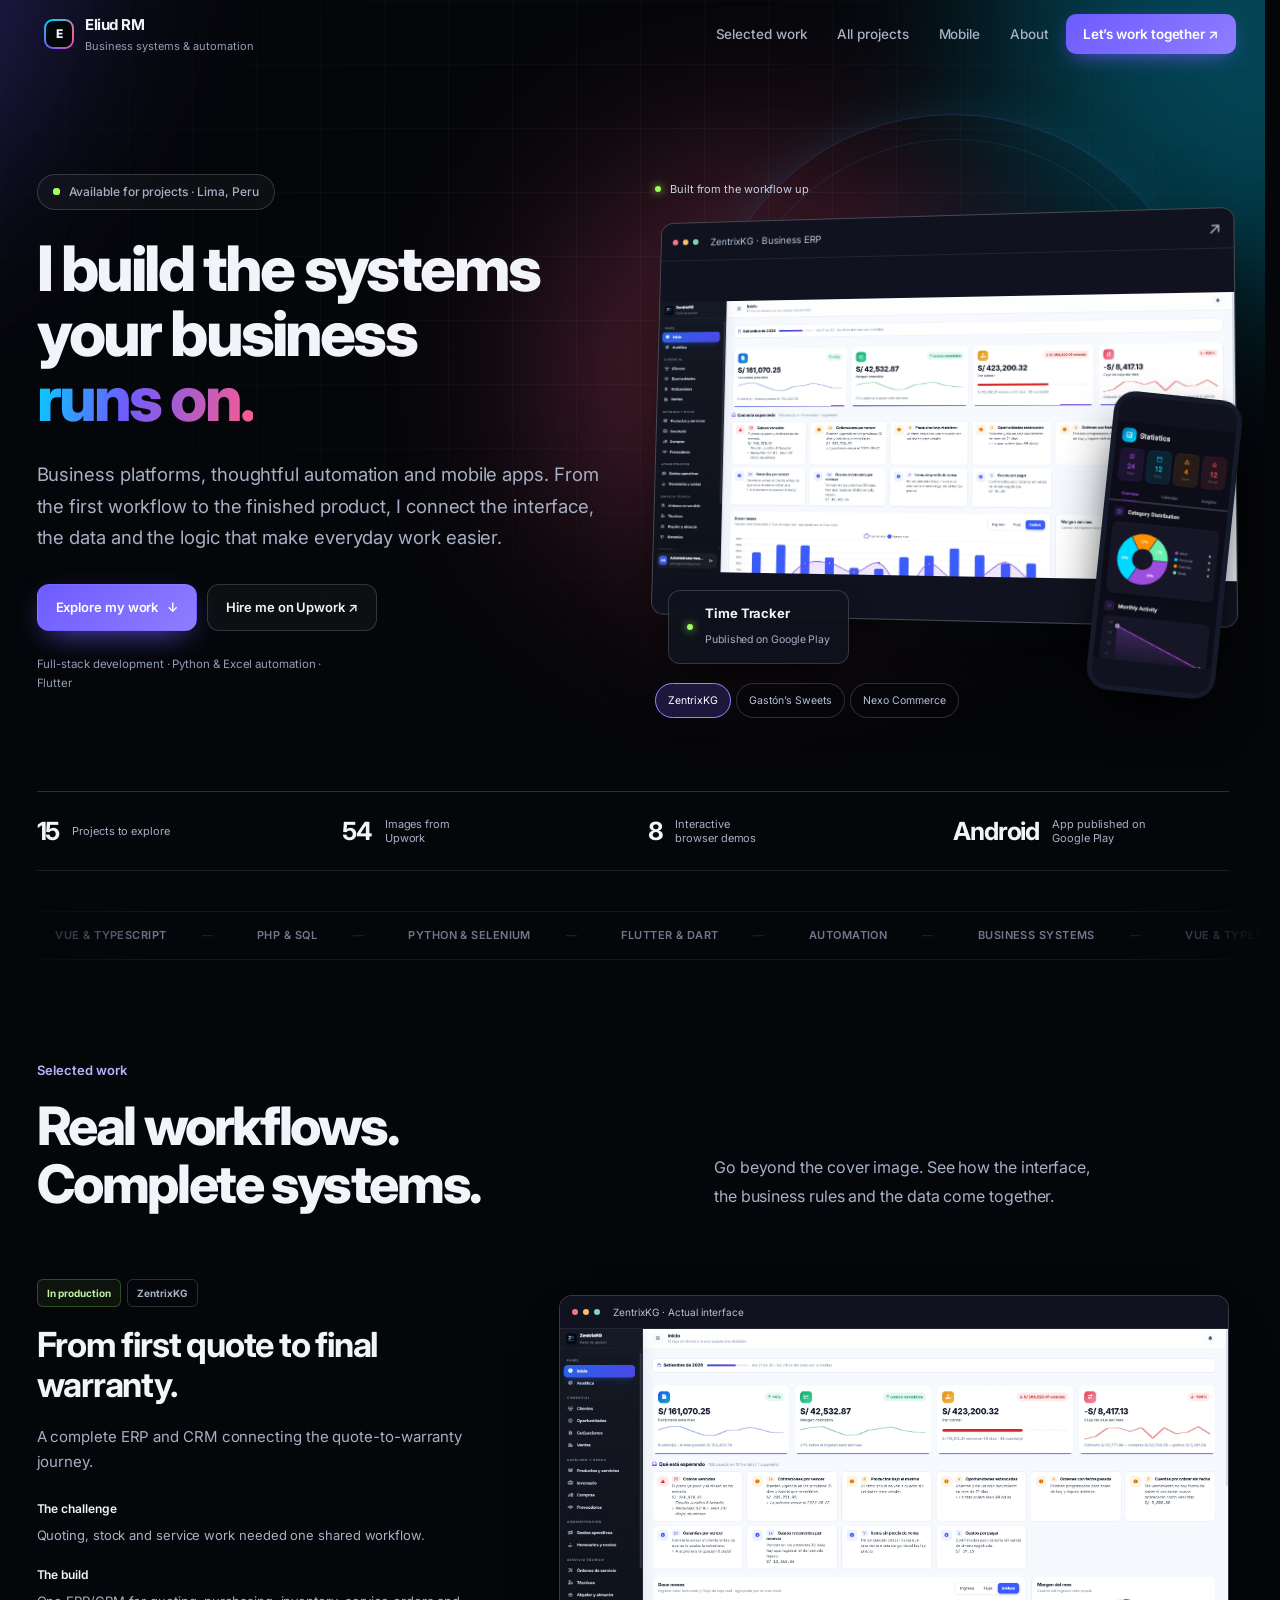
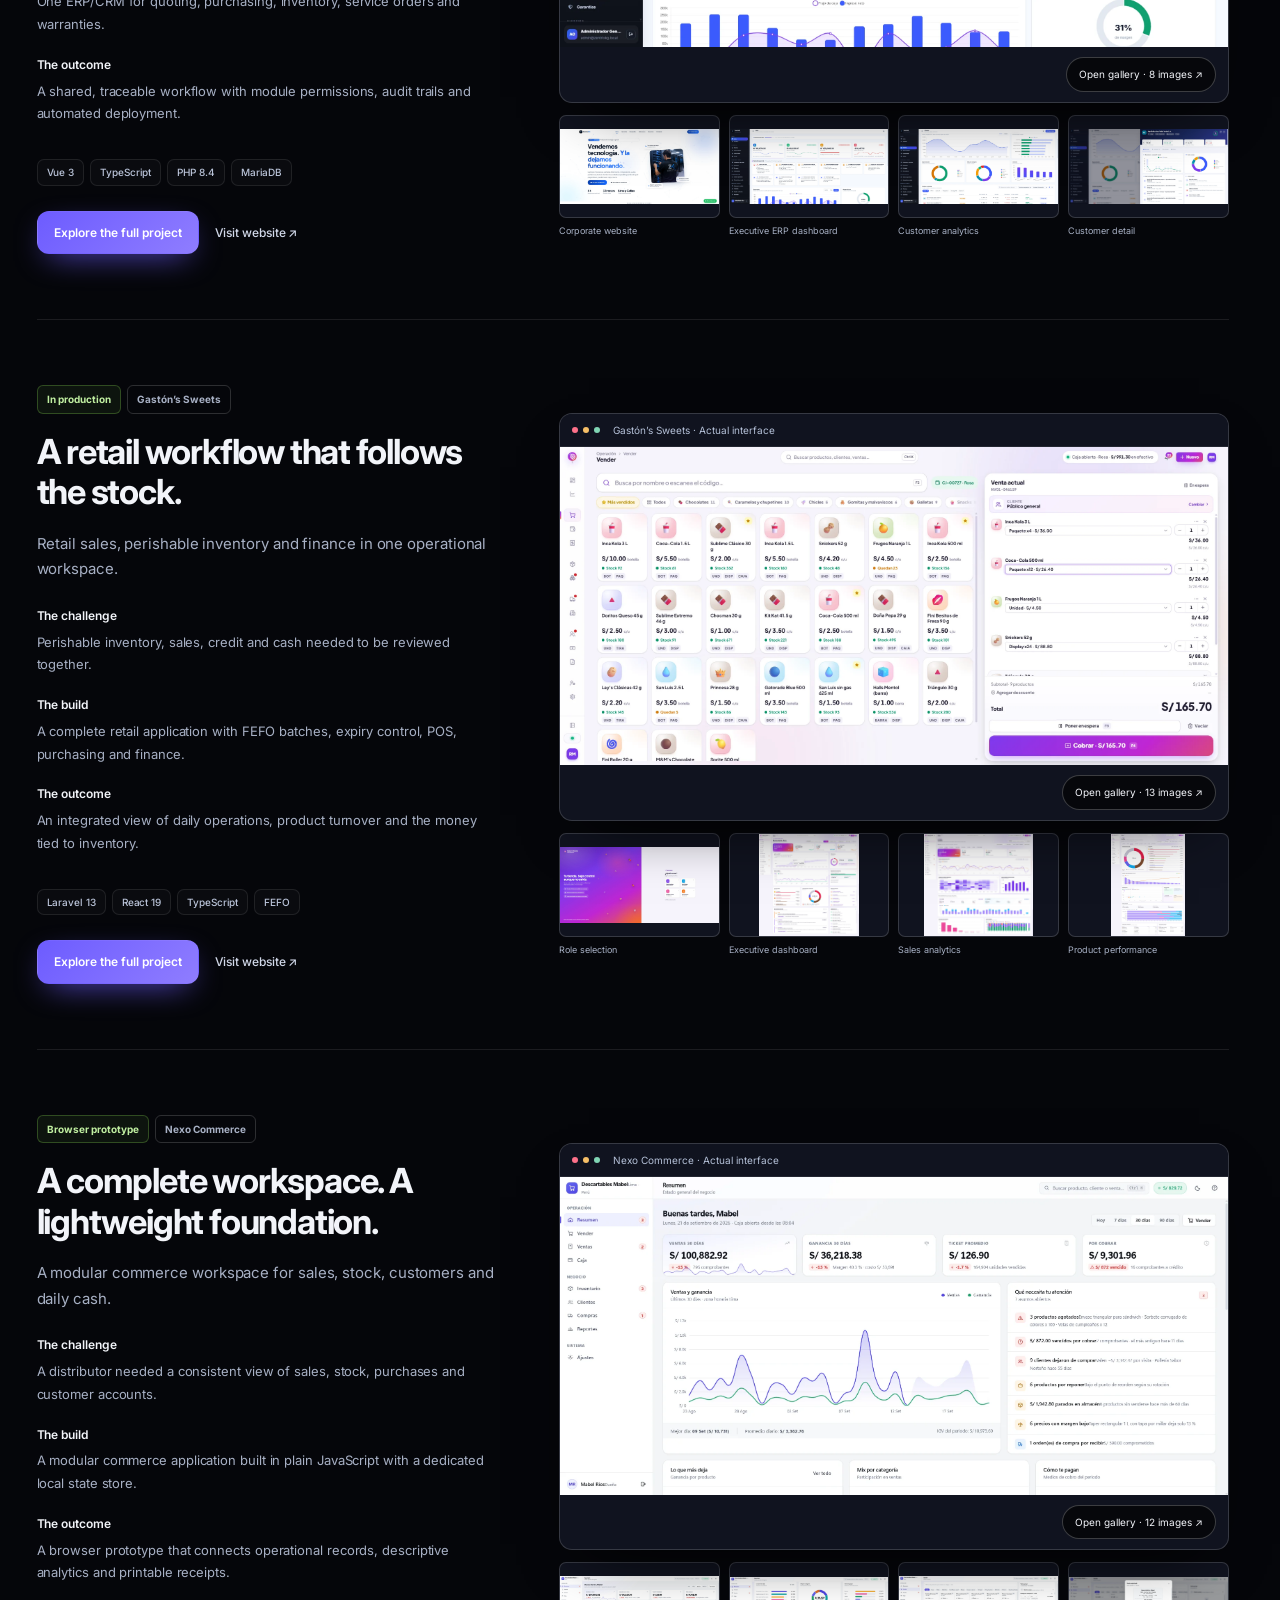
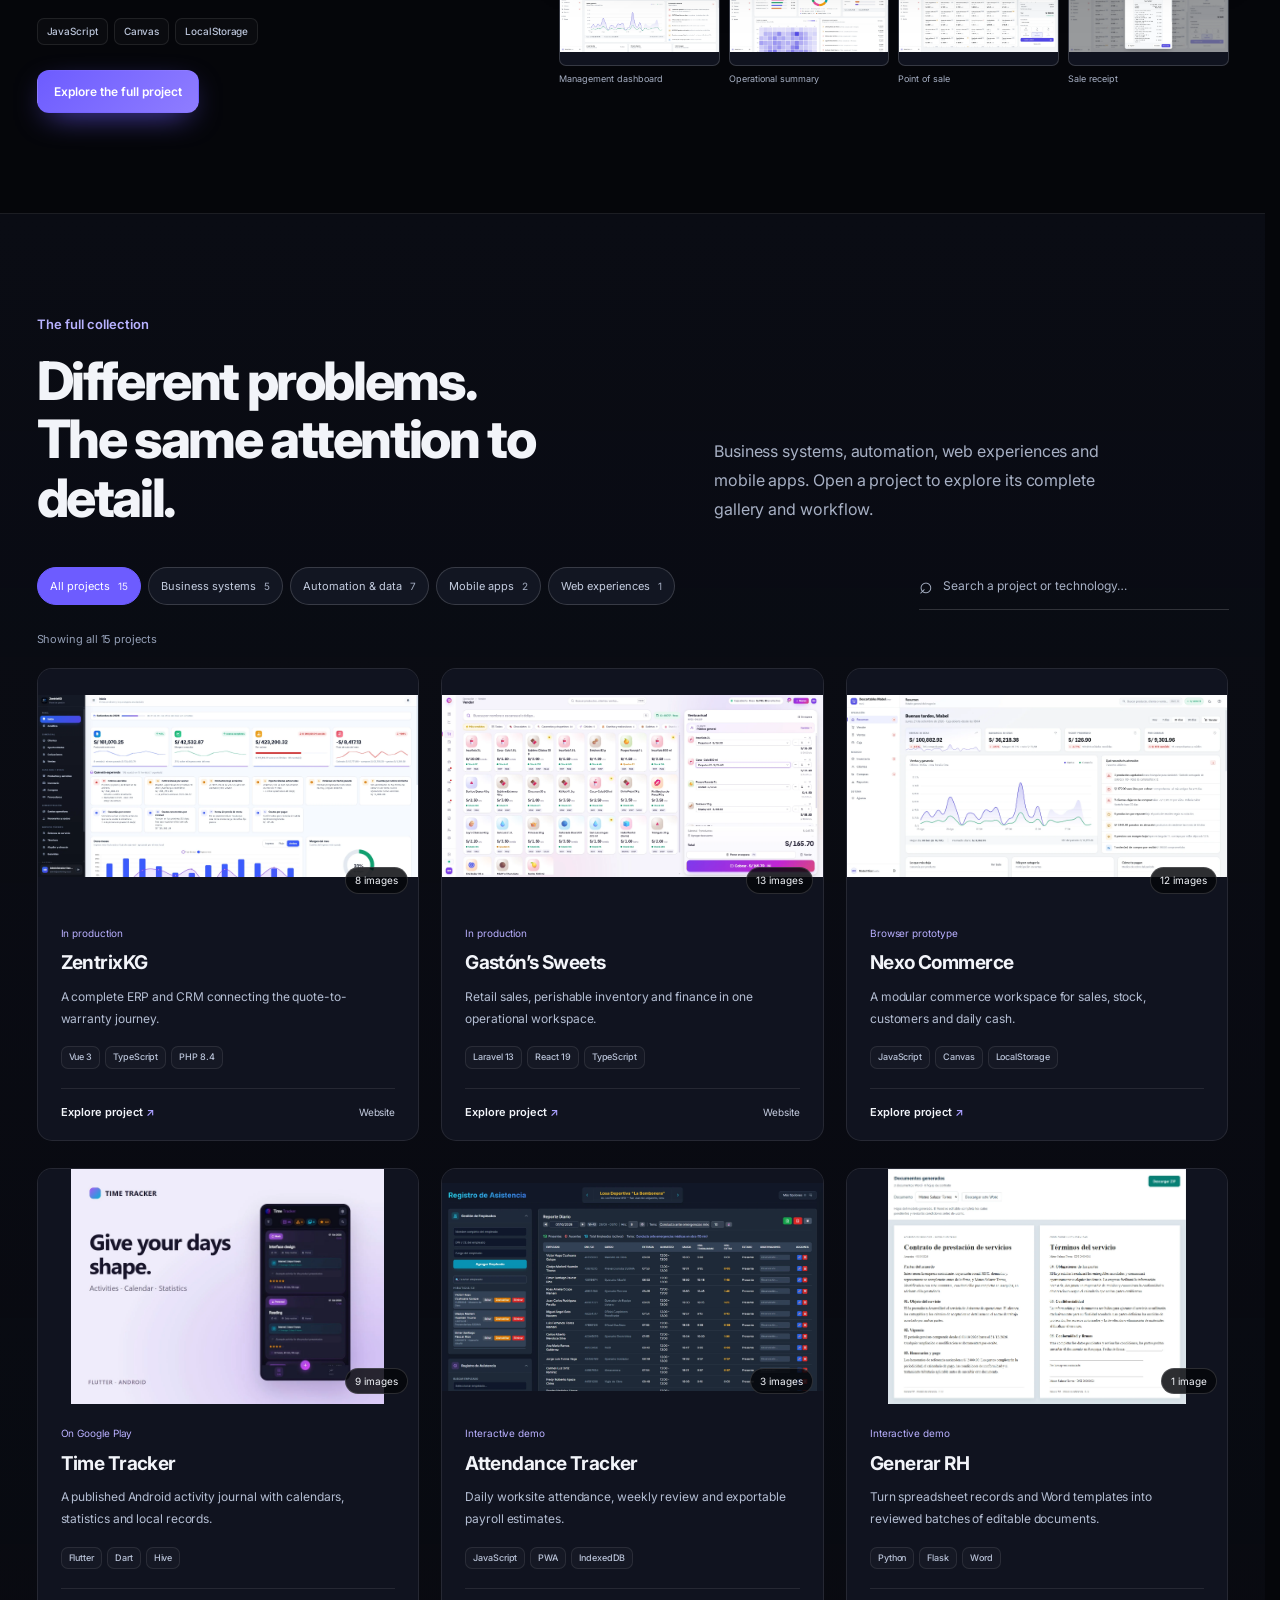
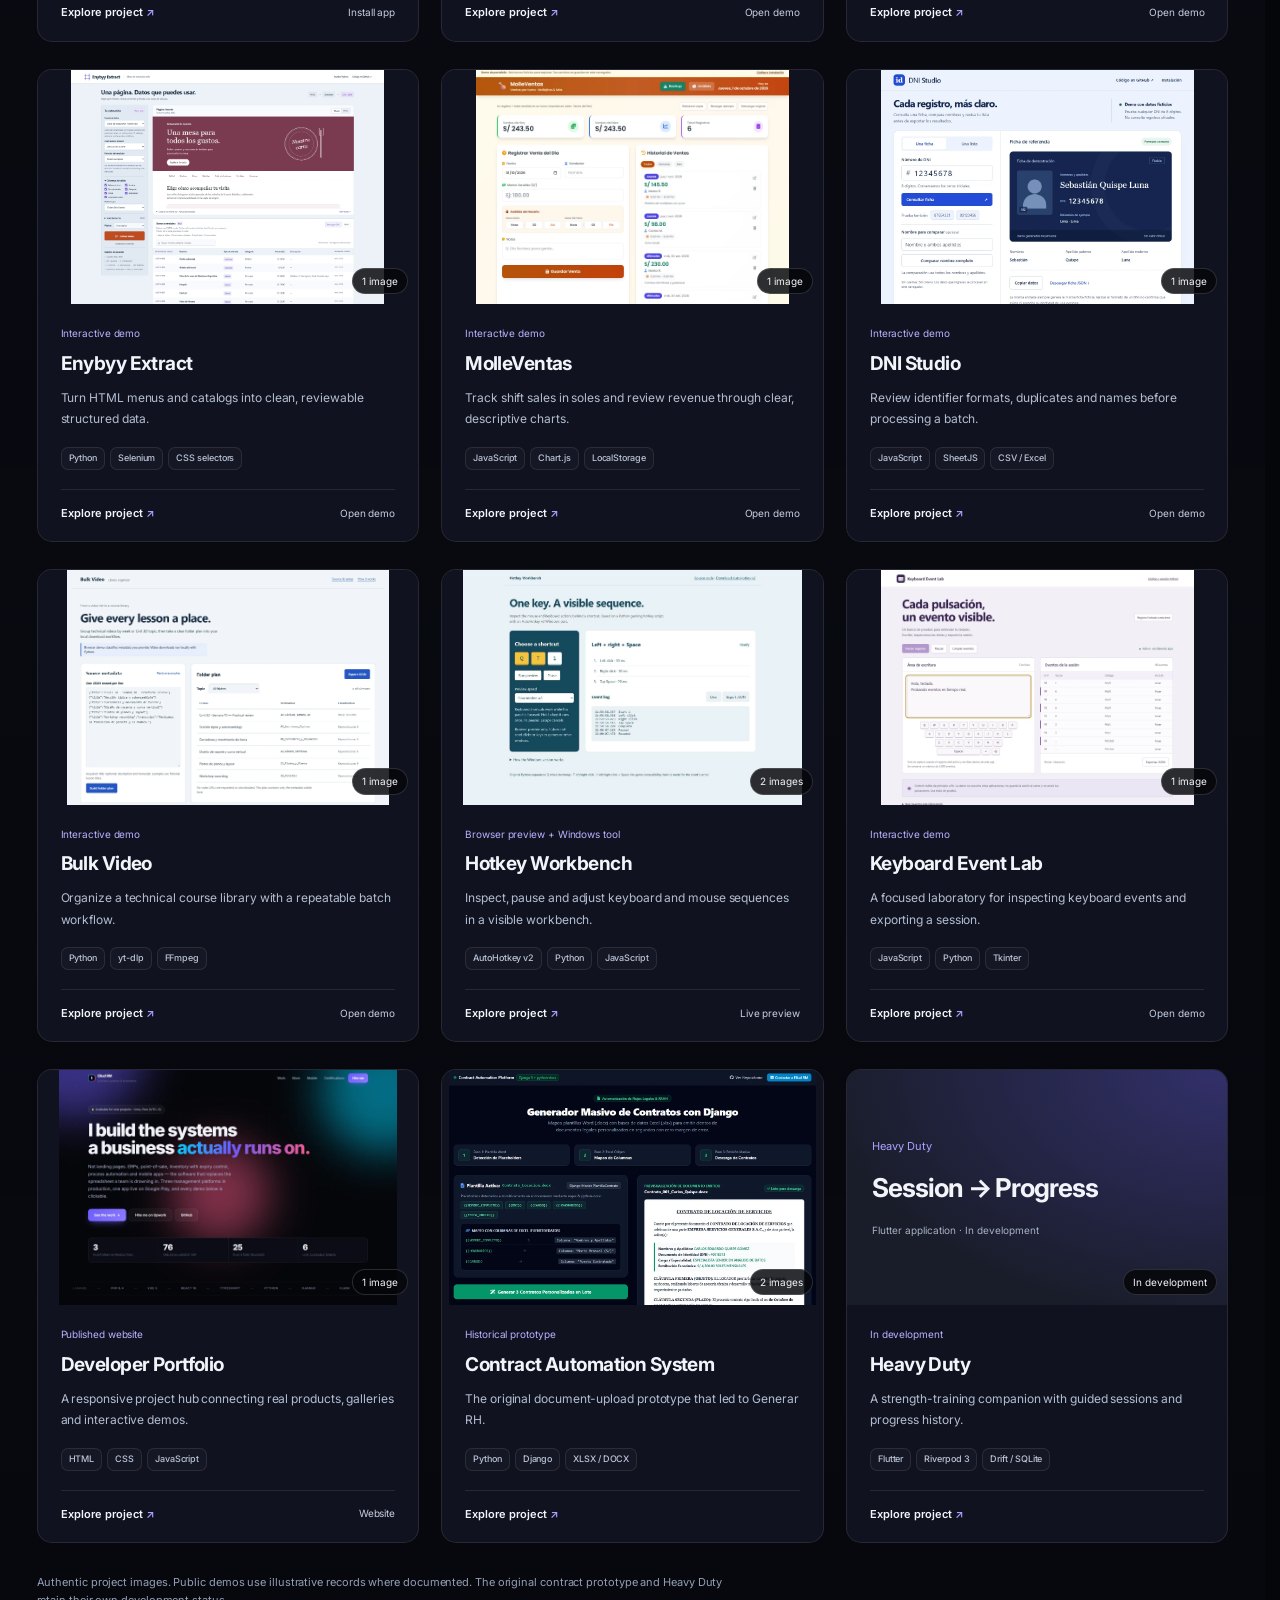
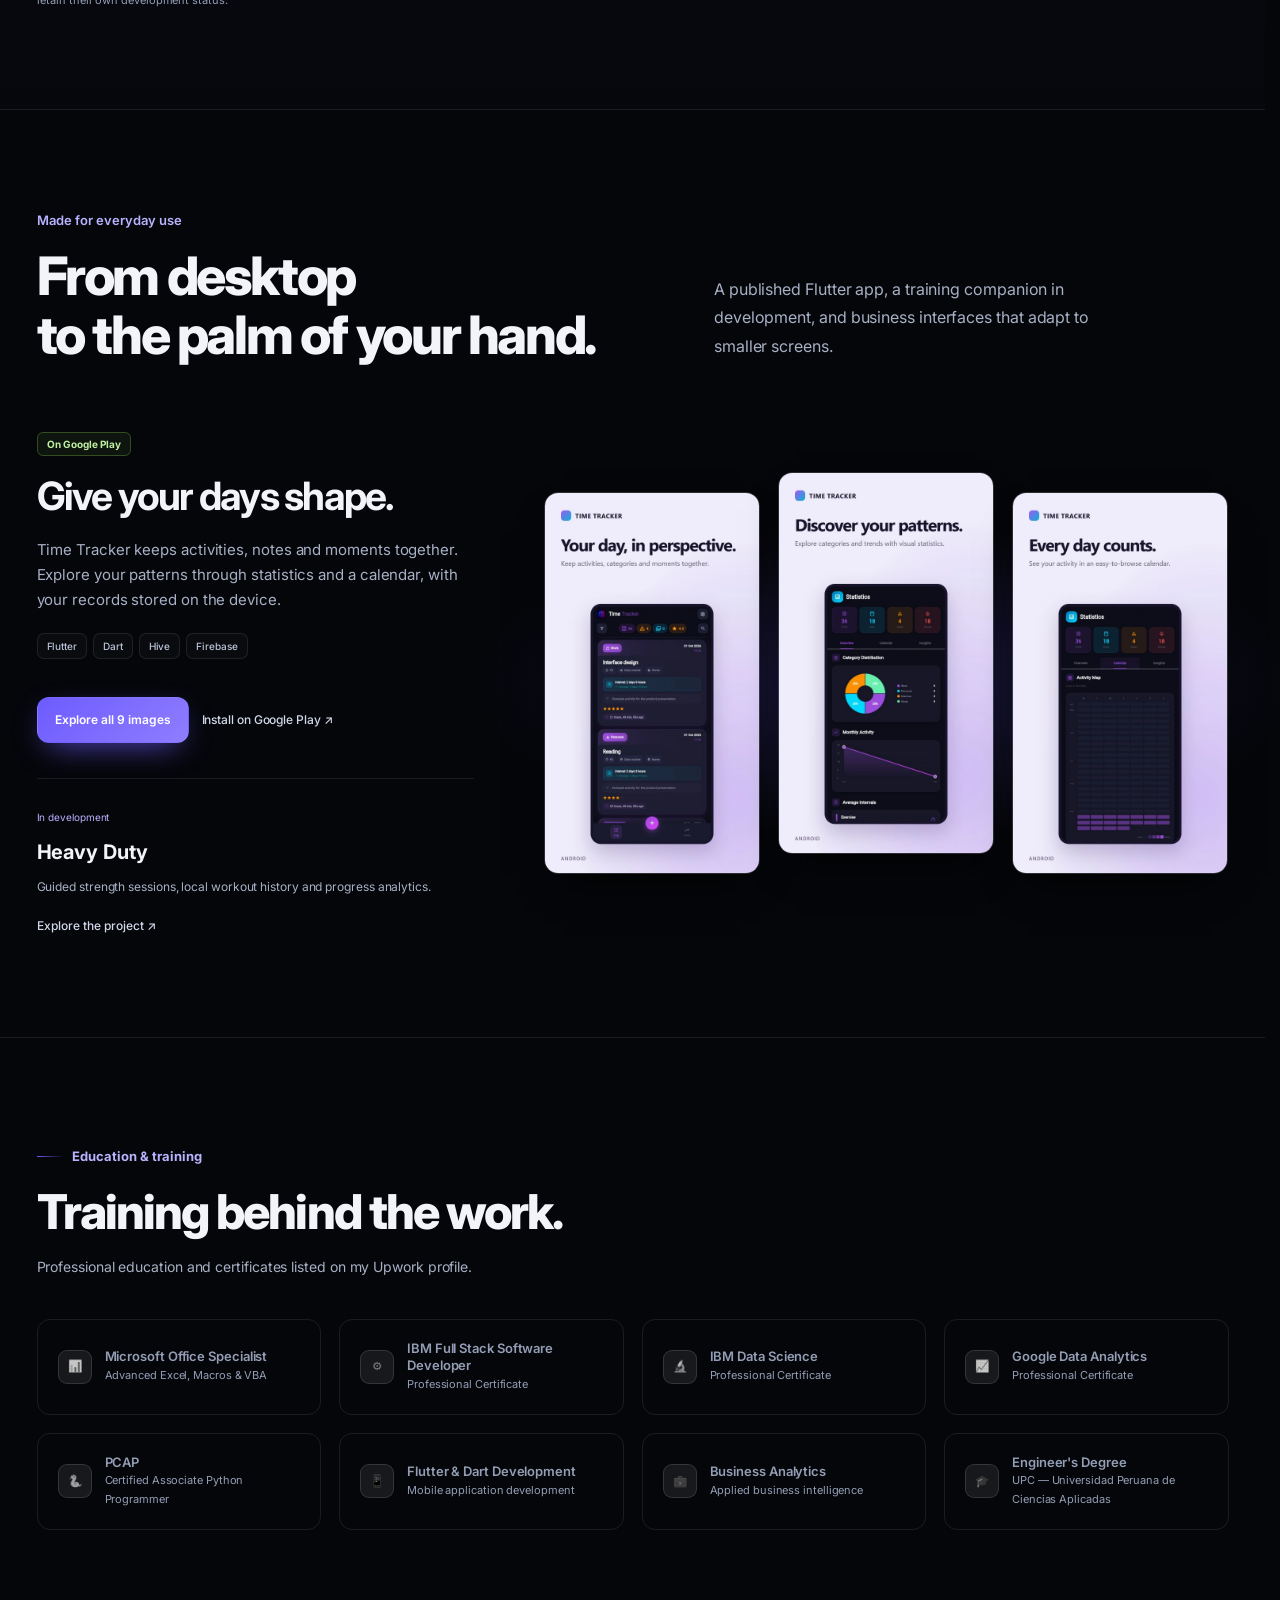
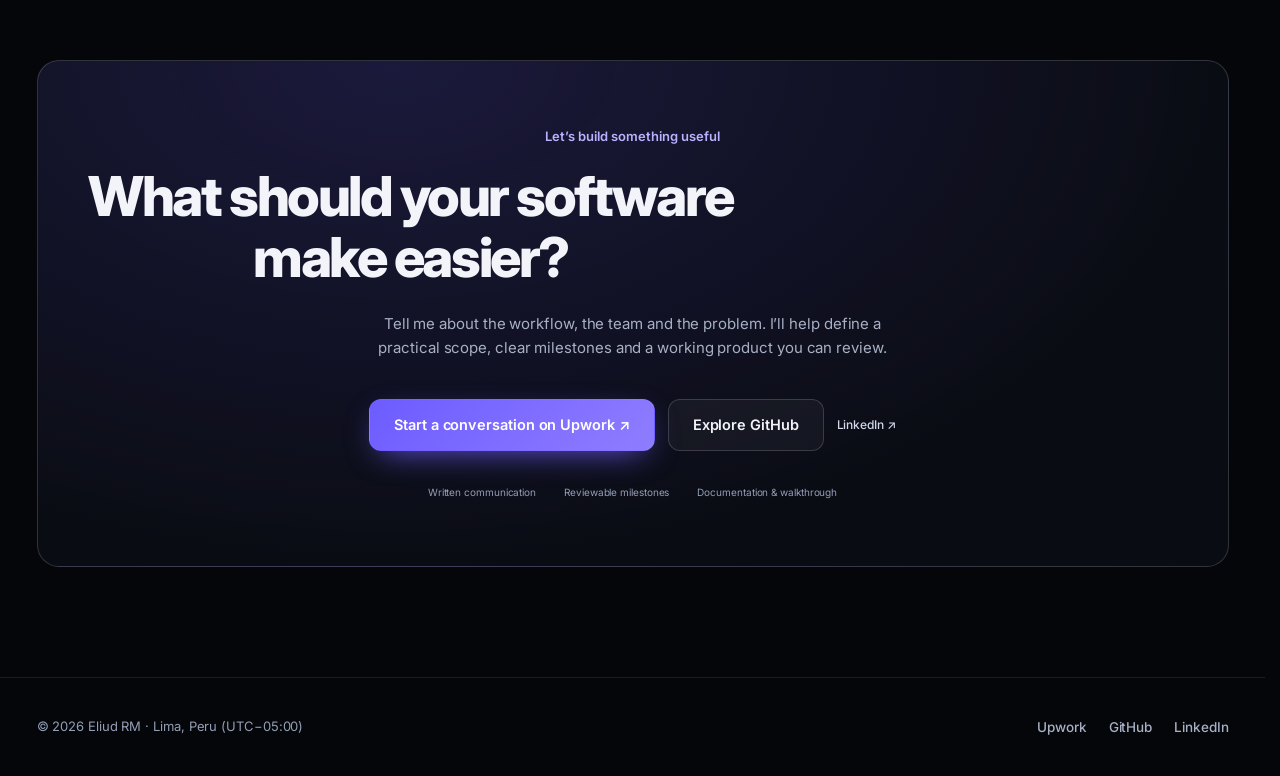
==== commit 32f453c9: "Refresh cached stylesheet for corrected image framing" ====
--- a/index.html
+++ b/index.html
@@ -12,7 +12,7 @@
 <link rel="canonical" href="https://enybyy.github.io/"><link rel="icon" href="assets/timetracker/icon.webp">
 <link rel="preconnect" href="https://fonts.googleapis.com"><link rel="preconnect" href="https://fonts.gstatic.com" crossorigin>
 <link href="https://fonts.googleapis.com/css2?family=Inter:wght@400;500;600;700;800&display=swap" rel="stylesheet">
-<link rel="stylesheet" href="assets/style.css"><link rel="stylesheet" href="assets/portfolio.css">
+<link rel="stylesheet" href="assets/style.css"><link rel="stylesheet" href="assets/portfolio.css?v=20261001-fit">
 <script src="assets/projects-data.js" defer></script><script src="assets/app.js" defer></script>
 </head><body>
 <a class="skip-link" href="#projects">Skip to projects</a><div id="progress" aria-hidden="true"></div>
--- a/assets/portfolio.css
+++ b/assets/portfolio.css
@@ -91,3 +91,10 @@
 @media(max-width:860px){.nav-links a:not(.nav-cta){display:block}.menu-toggle{display:flex;align-items:center;gap:12px;margin-left:auto;font-size:12px;padding:9px 13px;border:1px solid var(--line-2);border-radius:8px;background:#10131f}#nav{background:rgba(5,6,10,.95);backdrop-filter:blur(14px)}.nav-links{display:none;position:absolute;top:67px;left:0;right:0;padding:15px 24px 22px;flex-direction:column;align-items:stretch;background:#0a0c14;border-bottom:1px solid var(--line-2);gap:6px}.nav-links.open{display:flex}.nav-links a{font-size:14px;padding:10px 12px}.hero{padding-top:110px}.hero-layout{grid-template-columns:1fr 1fr;gap:24px;min-height:450px}.hero-copy h1{font-size:45px}.hero-copy .pill{font-size:10px;padding:6px 10px}.hero-copy .lede{font-size:13px}.hero-footnote{font-size:10px}.hero-showcase{padding-bottom:105px}.showcase-screen>img{aspect-ratio:1.35}.showcase-note{left:5px;bottom:60px;padding:10px 12px}.showcase-note strong{font-size:11px}.showcase-phone{width:27%;height:64%;bottom:43px}.showcase-switch{left:0;gap:4px}.showcase-switch button{font-size:9px;padding:7px 8px}.proof-row{gap:15px}.proof-row strong{font-size:21px}.proof-row span{font-size:10px}.feature-case{grid-template-columns:1fr;gap:30px}.case-story{max-width:65ch}.case-points{grid-template-columns:90px 1fr;gap:10px 16px}.case-points dd{margin:0 0 10px}.case-visual{width:100%}.feature-cover>img{aspect-ratio:1.8}.section-intro{gap:30px}.section-intro>p{font-size:14px}.project-grid{grid-template-columns:repeat(2,minmax(0,1fr))}.mobile-feature{grid-template-columns:1fr;gap:50px}.mobile-copy{max-width:60ch}.mobile-screens{max-width:600px;margin:auto;gap:25px}.dialog-content{grid-template-columns:1fr;gap:25px;padding:25px}.dialog-story h2{font-size:30px}.dialog-story{max-width:70ch}.gallery-stage img{height:50dvh}}
 @media(max-width:620px){.hero{padding-top:105px}.hero-layout{grid-template-columns:1fr;gap:5px}.hero-copy h1{font-size:clamp(43px,10.2vw,62px);max-width:none}.hero-copy .pill{font-size:10.5px;margin-bottom:23px}.hero-copy .lede{font-size:14px;max-width:49ch;margin-top:22px}.hero-copy .hero-cta .btn{font-size:11px;padding:11px 15px}.hero-footnote{font-size:10px}.hero-showcase{padding-top:20px;padding-bottom:108px;margin-top:12px}.showcase-caption{font-size:10px}.showcase-screen{transform:rotateY(-5deg) rotateX(2deg);width:93%}.showcase-screen>img{aspect-ratio:1.65}.showcase-orbit{top:-12px;left:10%}.showcase-phone{height:65%;width:23%;max-height:205px;right:0;bottom:40px;border-width:4px;border-radius:17px}.showcase-note{bottom:64px;left:12px}.showcase-switch{bottom:19px;left:10px}.showcase-switch button{font-size:10px;padding:7px 10px}.proof-row{grid-template-columns:1fr 1fr;margin-top:18px;gap:24px 20px;padding:22px 0}.proof-row strong{font-size:23px}.proof-row span{font-size:10.5px;max-width:15ch}.marquee{margin-top:30px}.mq-track span{font-size:10px}.sec-pad{padding:65px 0}.section-intro{grid-template-columns:1fr;gap:22px;margin-bottom:35px}.section-intro h2{font-size:37px}.section-intro>p{font-size:14px;max-width:43ch}.section-kicker{font-size:12px;margin-bottom:13px}.feature-case{gap:25px;margin-top:40px;padding-bottom:40px}.case-story h3{font-size:29px}.case-description{font-size:14px}.case-points{grid-template-columns:1fr;gap:3px}.case-points dd{font-size:12px;margin-bottom:11px}.feature-cover>img{aspect-ratio:1.5}.window-bar{font-size:9px}.gallery-strip{gap:7px;grid-template-columns:repeat(4,minmax(0,1fr))}.gallery-thumb span{font-size:8px}.cover-hint{font-size:9px;padding:6px 9px}.feature-actions .btn{font-size:11px}.filters{gap:6px}.filters button{font-size:10px;padding:8px 10px}.project-search{max-width:none;flex-basis:100%}.project-grid{grid-template-columns:1fr;gap:22px}.card-image img{aspect-ratio:1.7}.project-body{padding:22px}.project-body h3{font-size:21px}.project-body>p{font-size:13px}.project-body .chip{font-size:10px}.card-actions button{font-size:12px}.card-actions a{font-size:11px}.mobile-copy h3{font-size:35px}.mobile-copy>p{font-size:14px}.mobile-screens{gap:9px}.mobile-screens button{border-radius:9px}.mobile-screens button:nth-child(2){margin-top:-22px}.development-note{margin-top:25px}.cta-box{padding:43px 22px;border-radius:16px}.cta-box h2{font-size:31px}.cta-box p{font-size:13px}.cta-box .btn{font-size:11px;padding:12px 16px}.delivery-notes{gap:12px 20px;font-size:9px;margin-top:28px}.contact-section{padding-top:5px}.foot{gap:18px;font-size:10px;padding-top:20px;padding-bottom:20px}#project-dialog{width:calc(100% - 18px);max-height:95dvh;border-radius:13px}.dialog-header{padding:12px 17px}.dialog-content{padding:23px 17px;gap:24px}.dialog-story h2{font-size:28px}.dialog-story>p{font-size:12px}.gallery-stage{padding:5px;min-height:240px}.gallery-stage img{height:40dvh}.gallery-controls>p{font-size:10px}#gallery-thumbnails button{width:60px;min-width:60px;height:44px}}
 @media(prefers-reduced-motion:reduce){*,*::before,*::after{animation:none!important;transition:none!important;scroll-behavior:auto!important}.hero-copy>*{opacity:1;transform:none}.showcase-screen,.showcase-phone{transform:none}.mq-track{animation:none}}
+
+/* Keep complete screenshots inside every frame, regardless of source proportions. */
+.feature-cover>img{width:100%;height:auto;aspect-ratio:auto;object-fit:contain;object-position:center}
+.showcase-screen>img,.showcase-phone img,.card-image img,.gallery-thumb img,#gallery-thumbnails img{object-fit:contain;object-position:center;background:var(--panel)}
+.gallery-thumb img{height:auto}
+.cover-hint{position:static;display:block;width:max-content;max-width:calc(100% - 24px);margin:10px 12px 10px auto}
+.card-image:hover img,.feature-cover:hover>img,.gallery-thumb:hover img{transform:none}
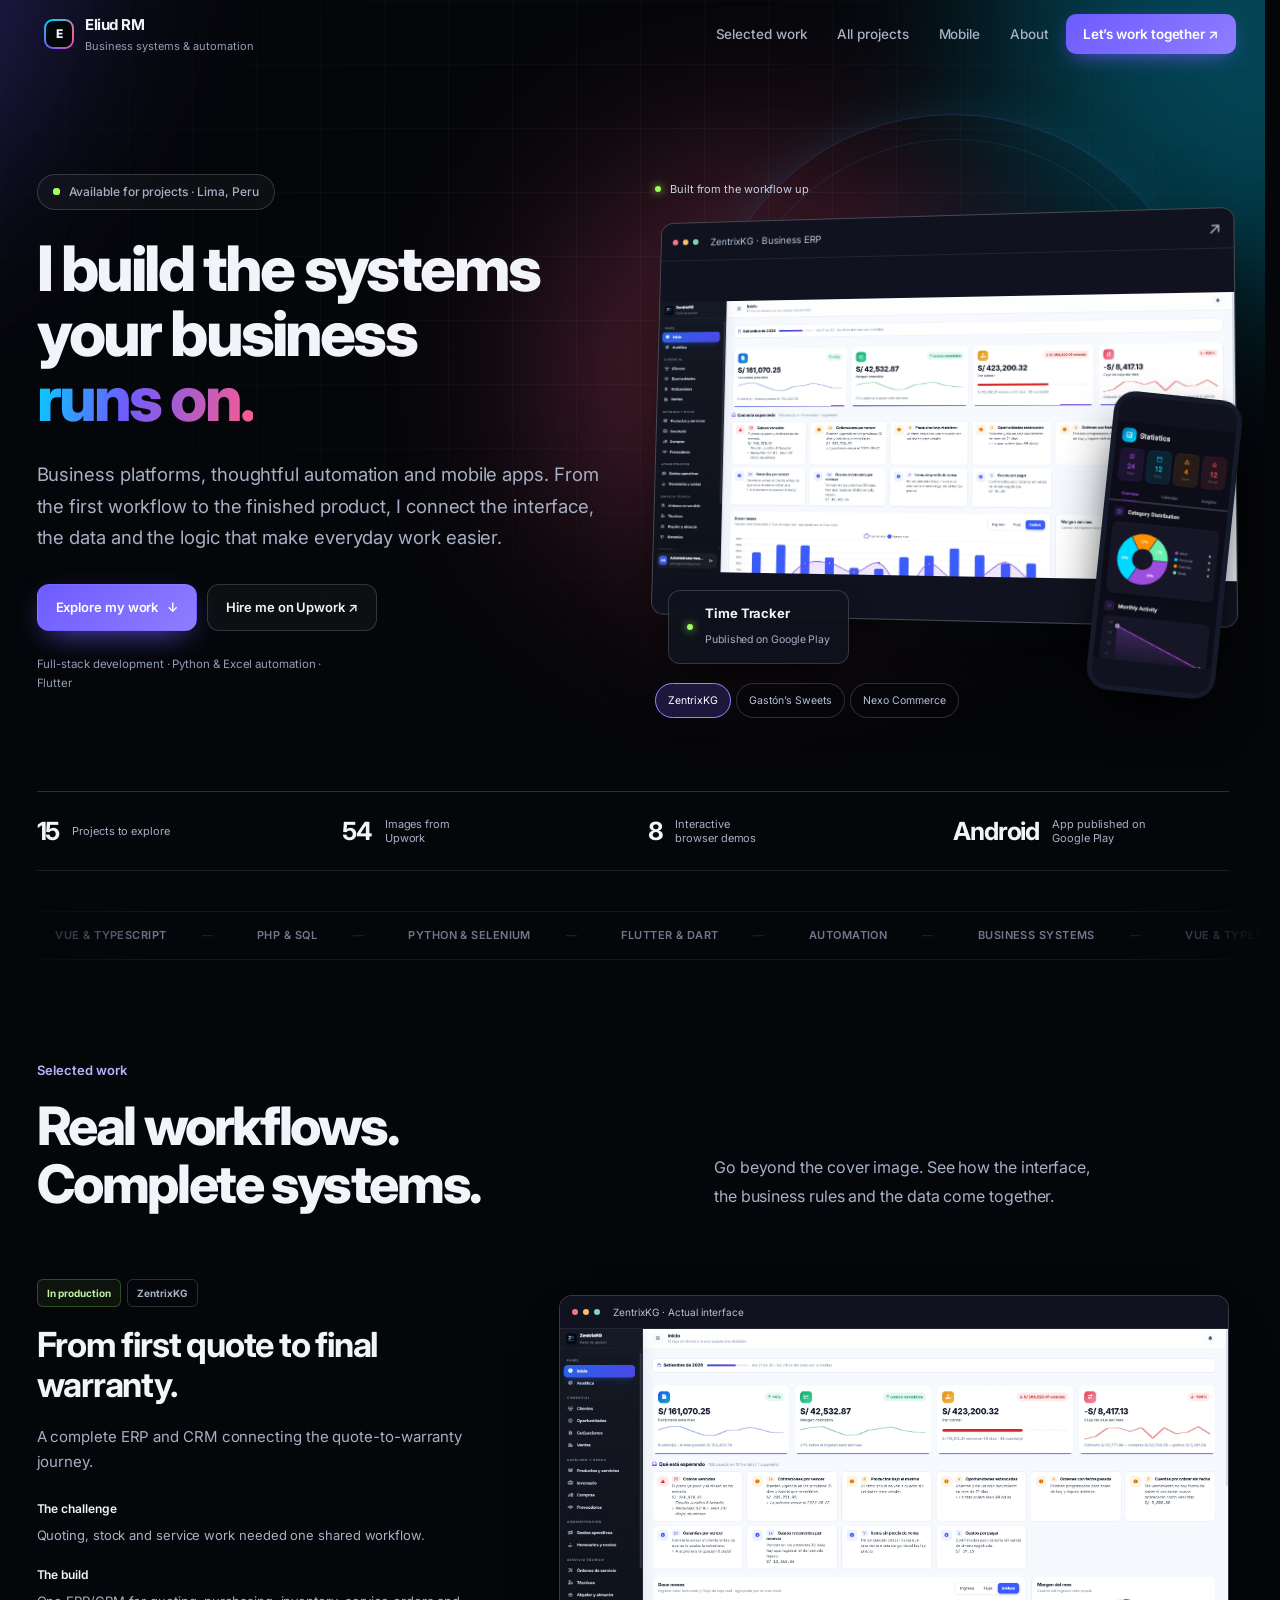
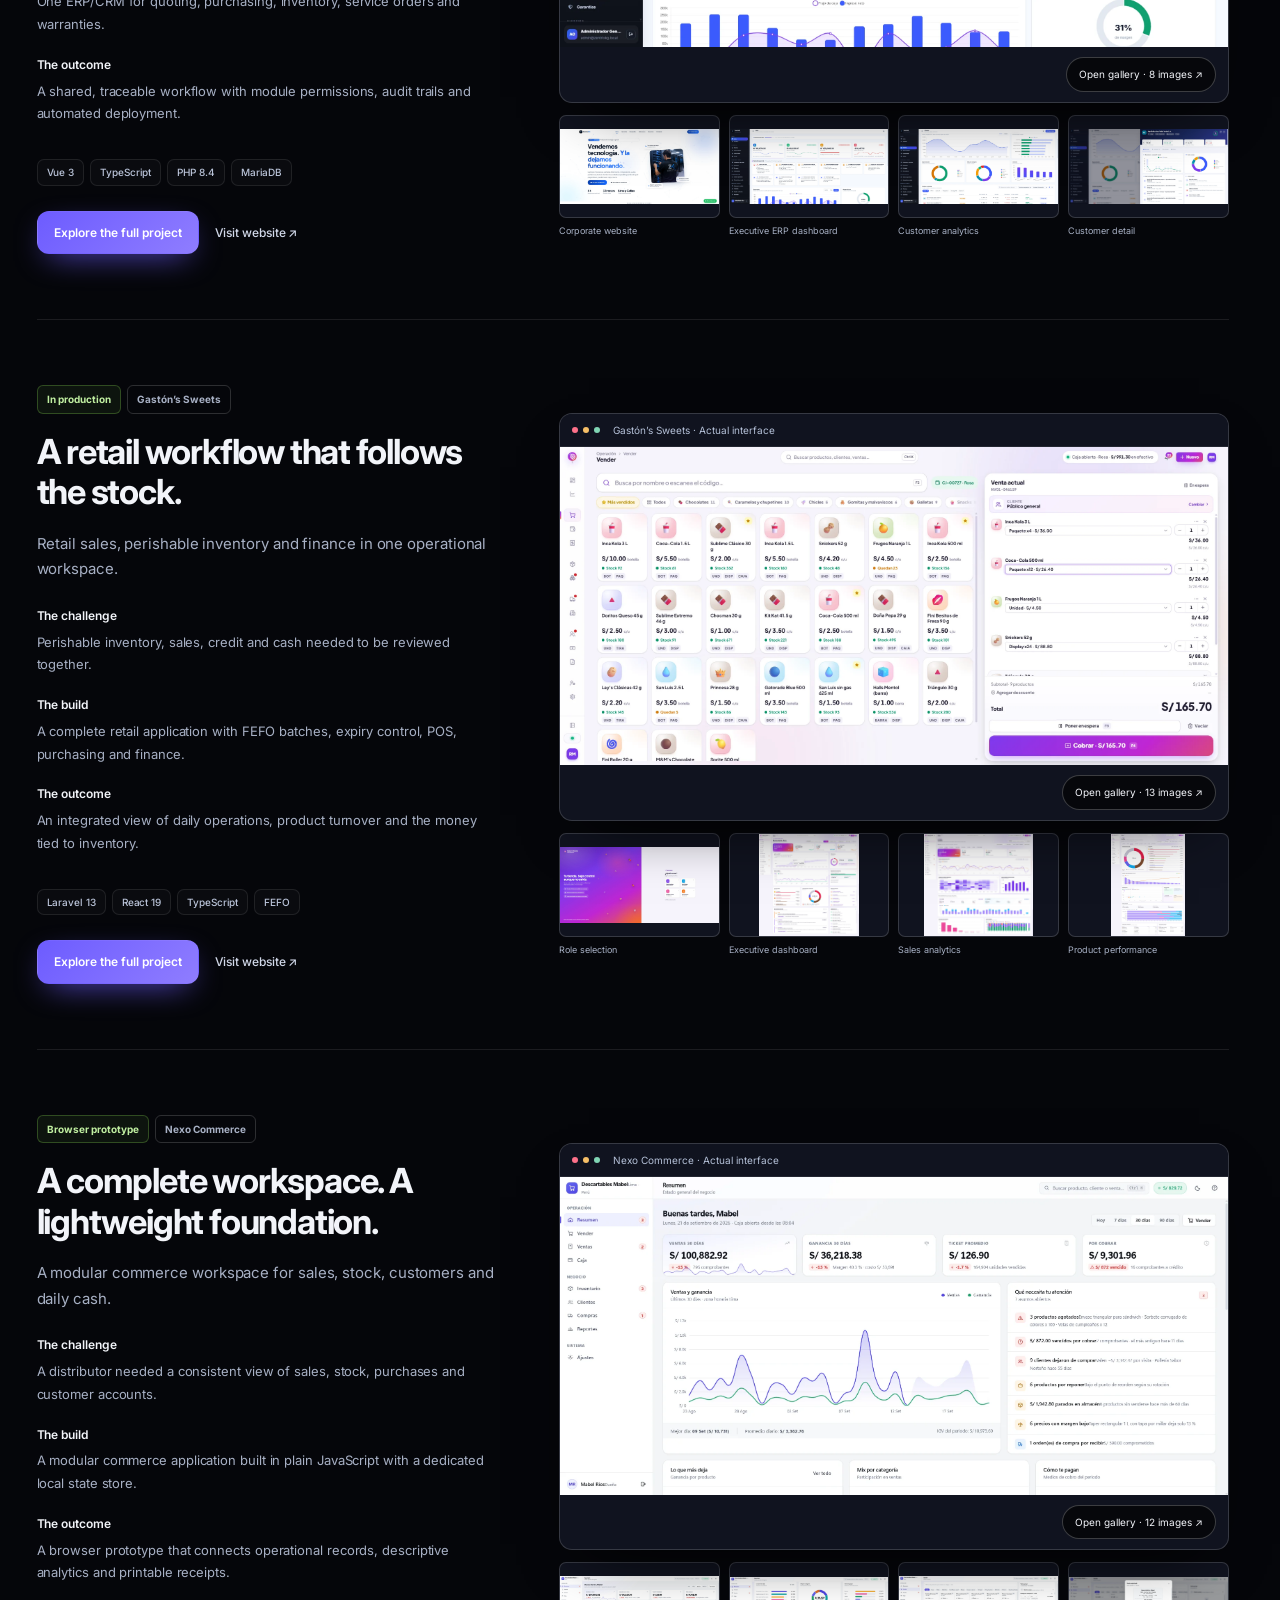
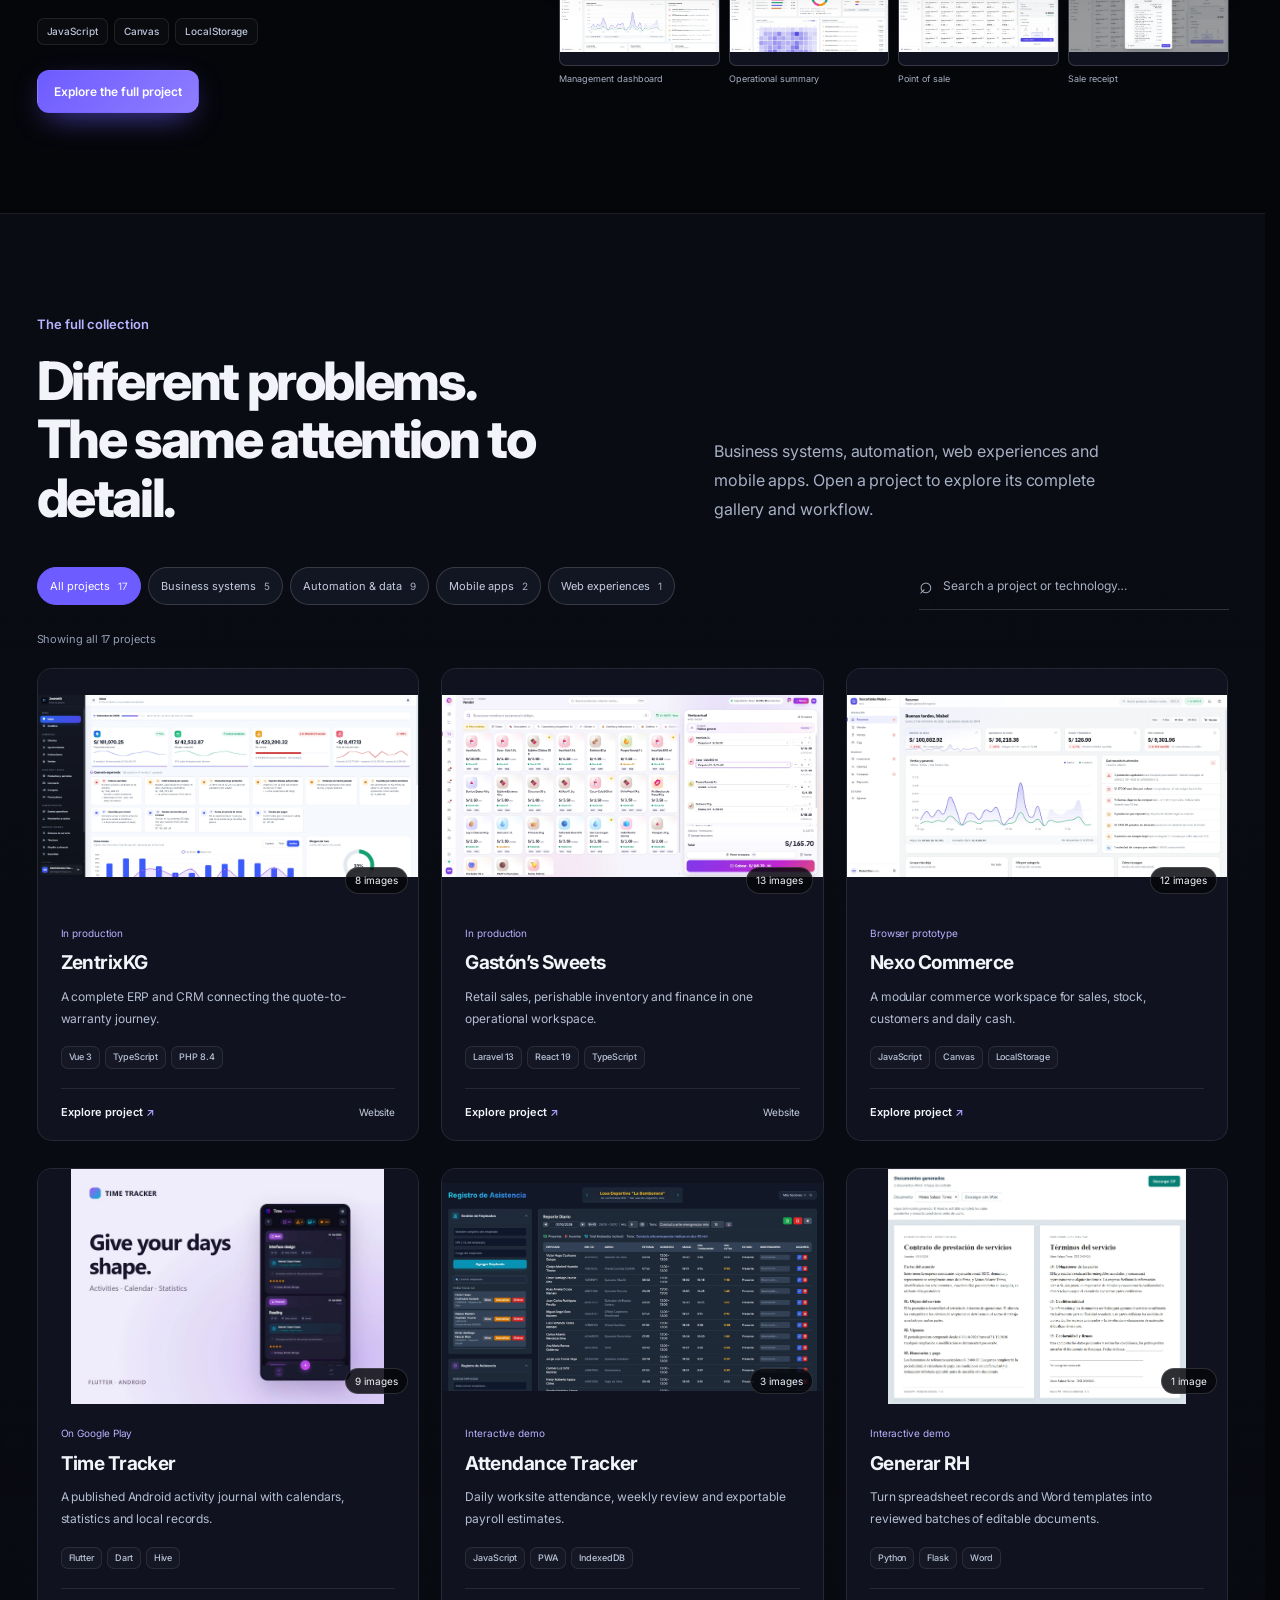
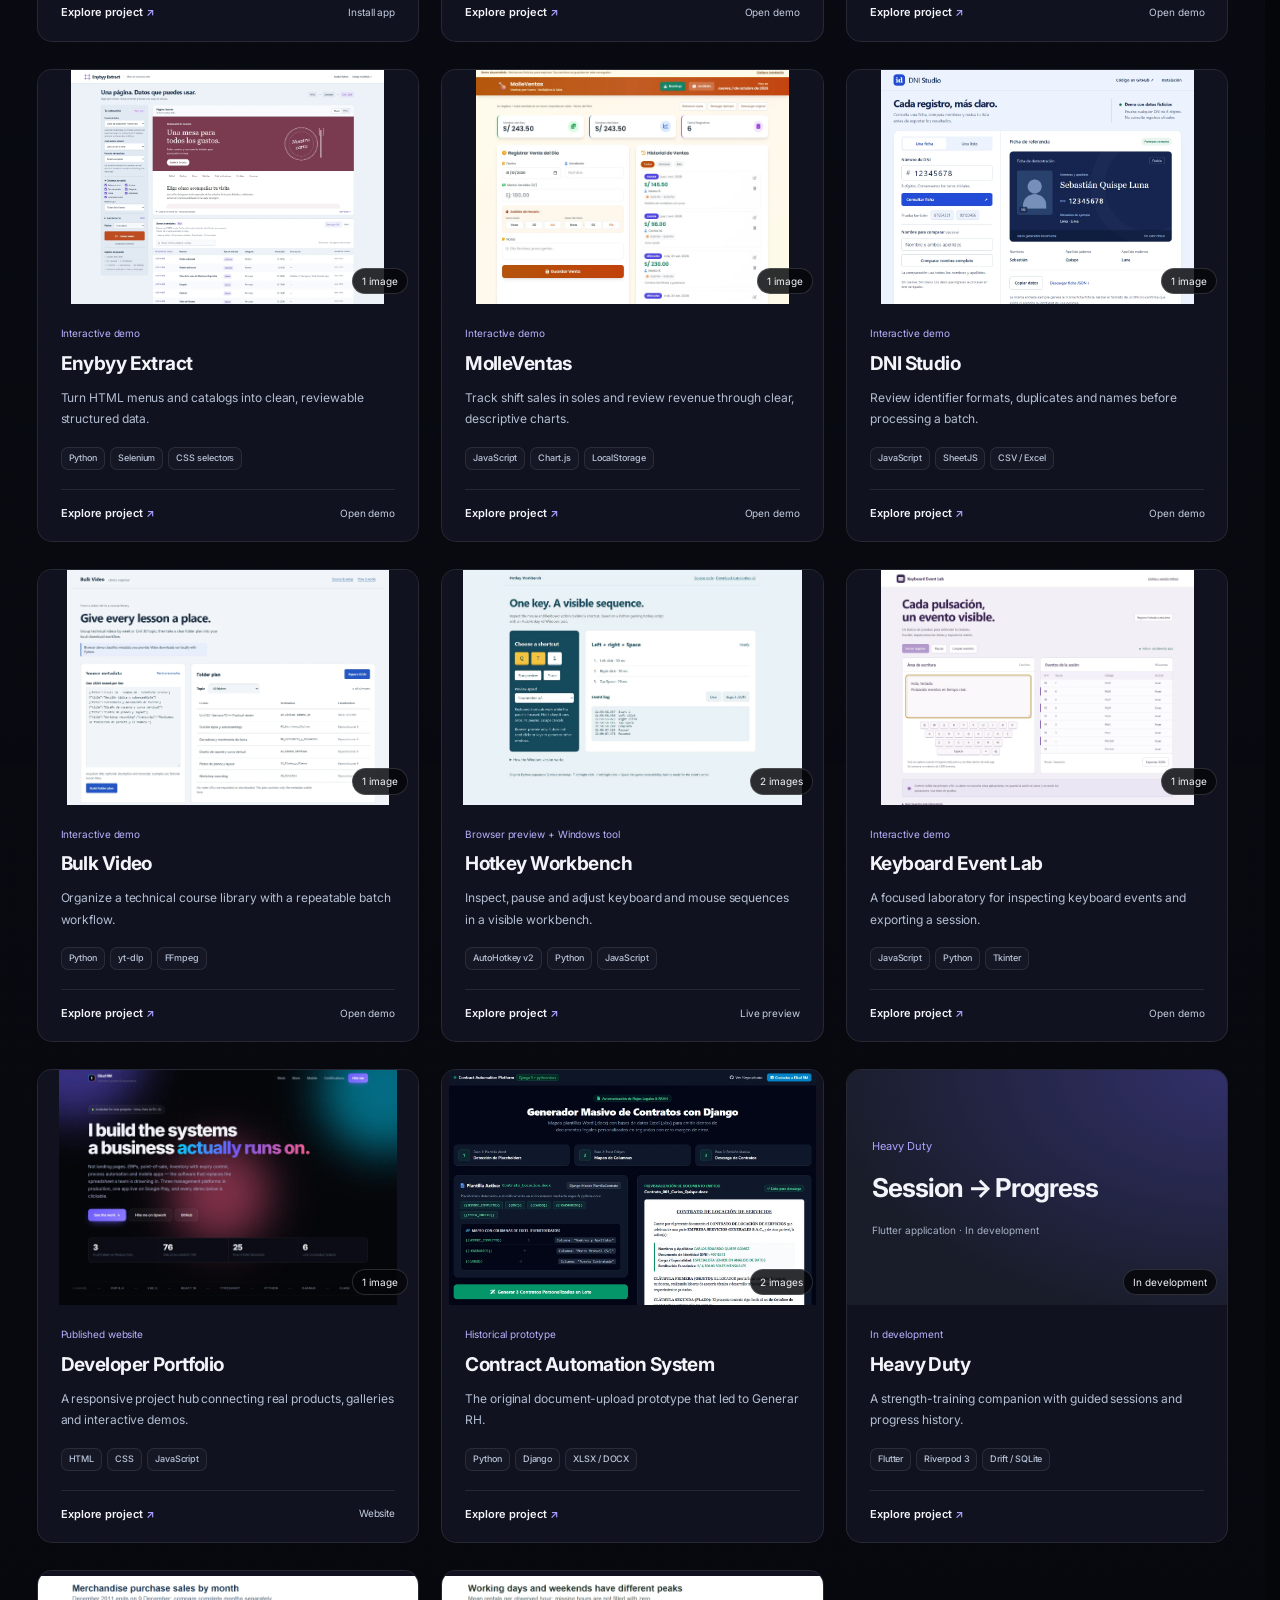
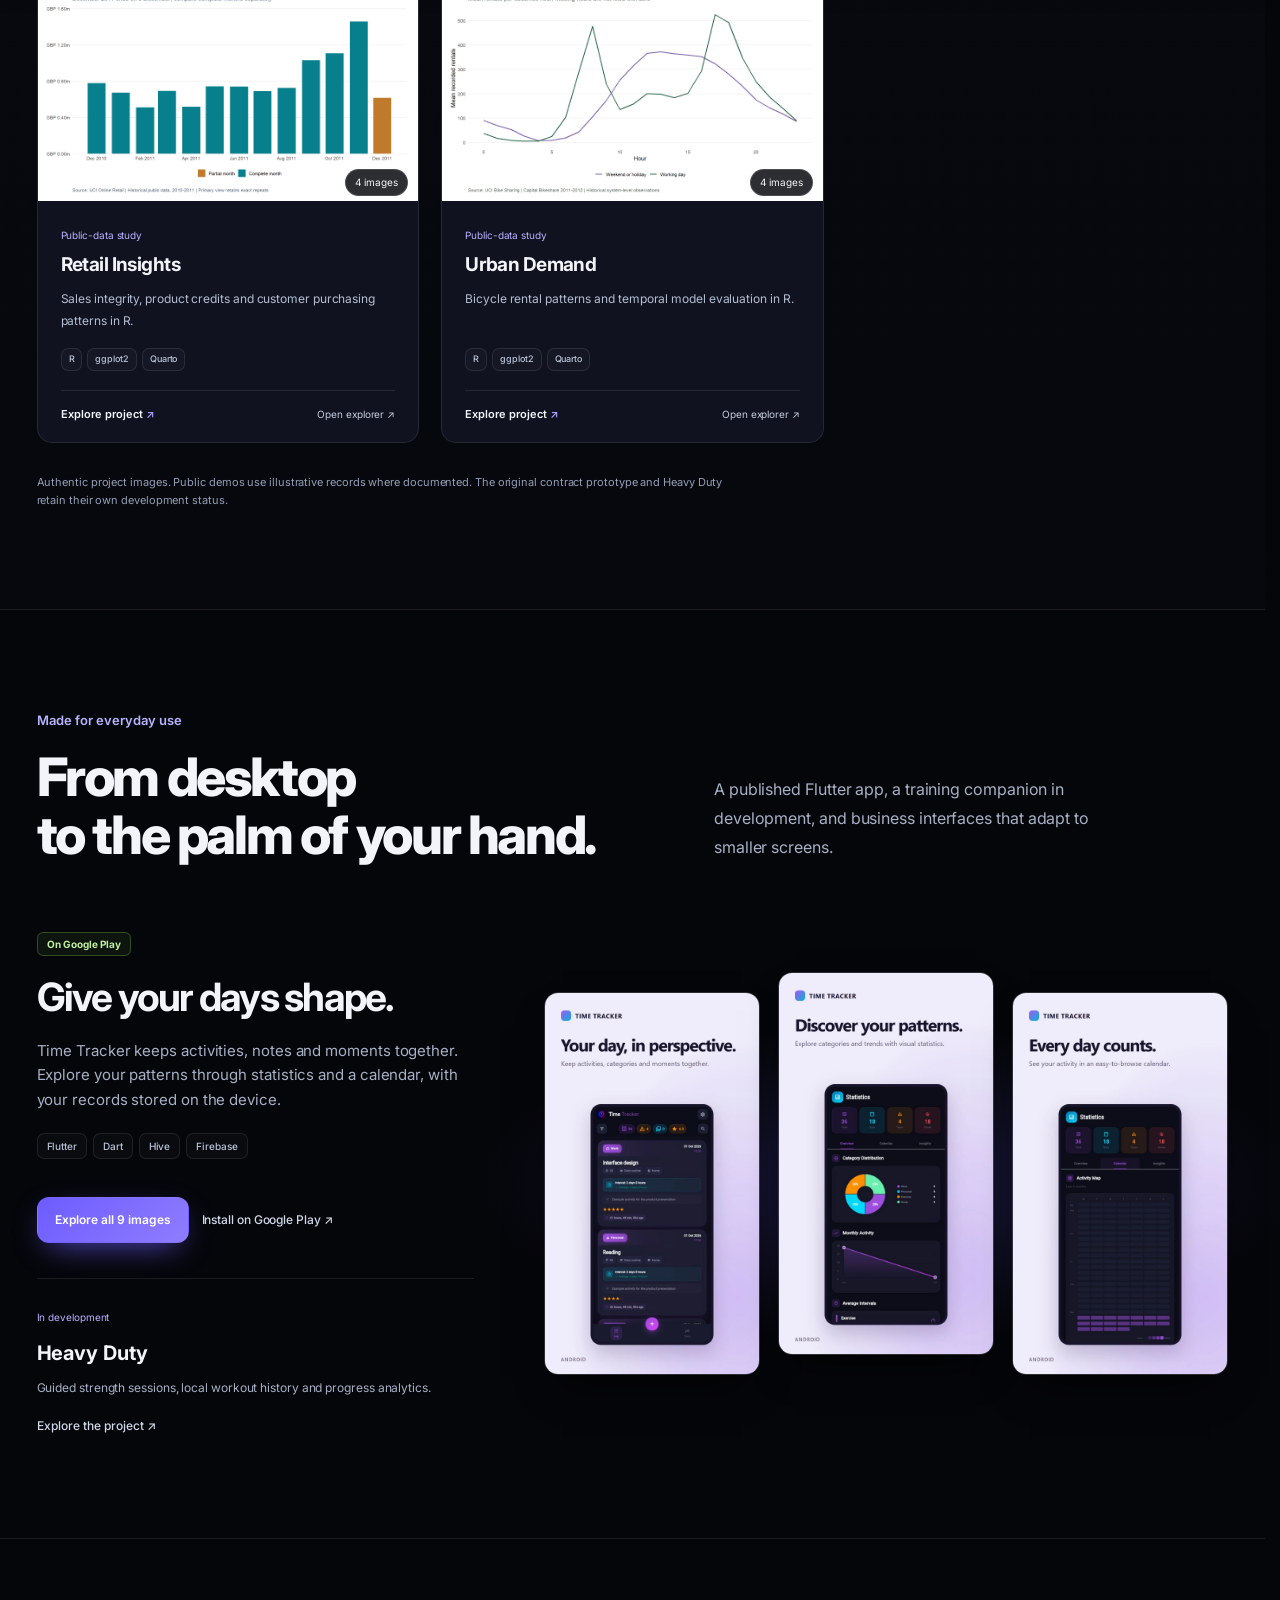
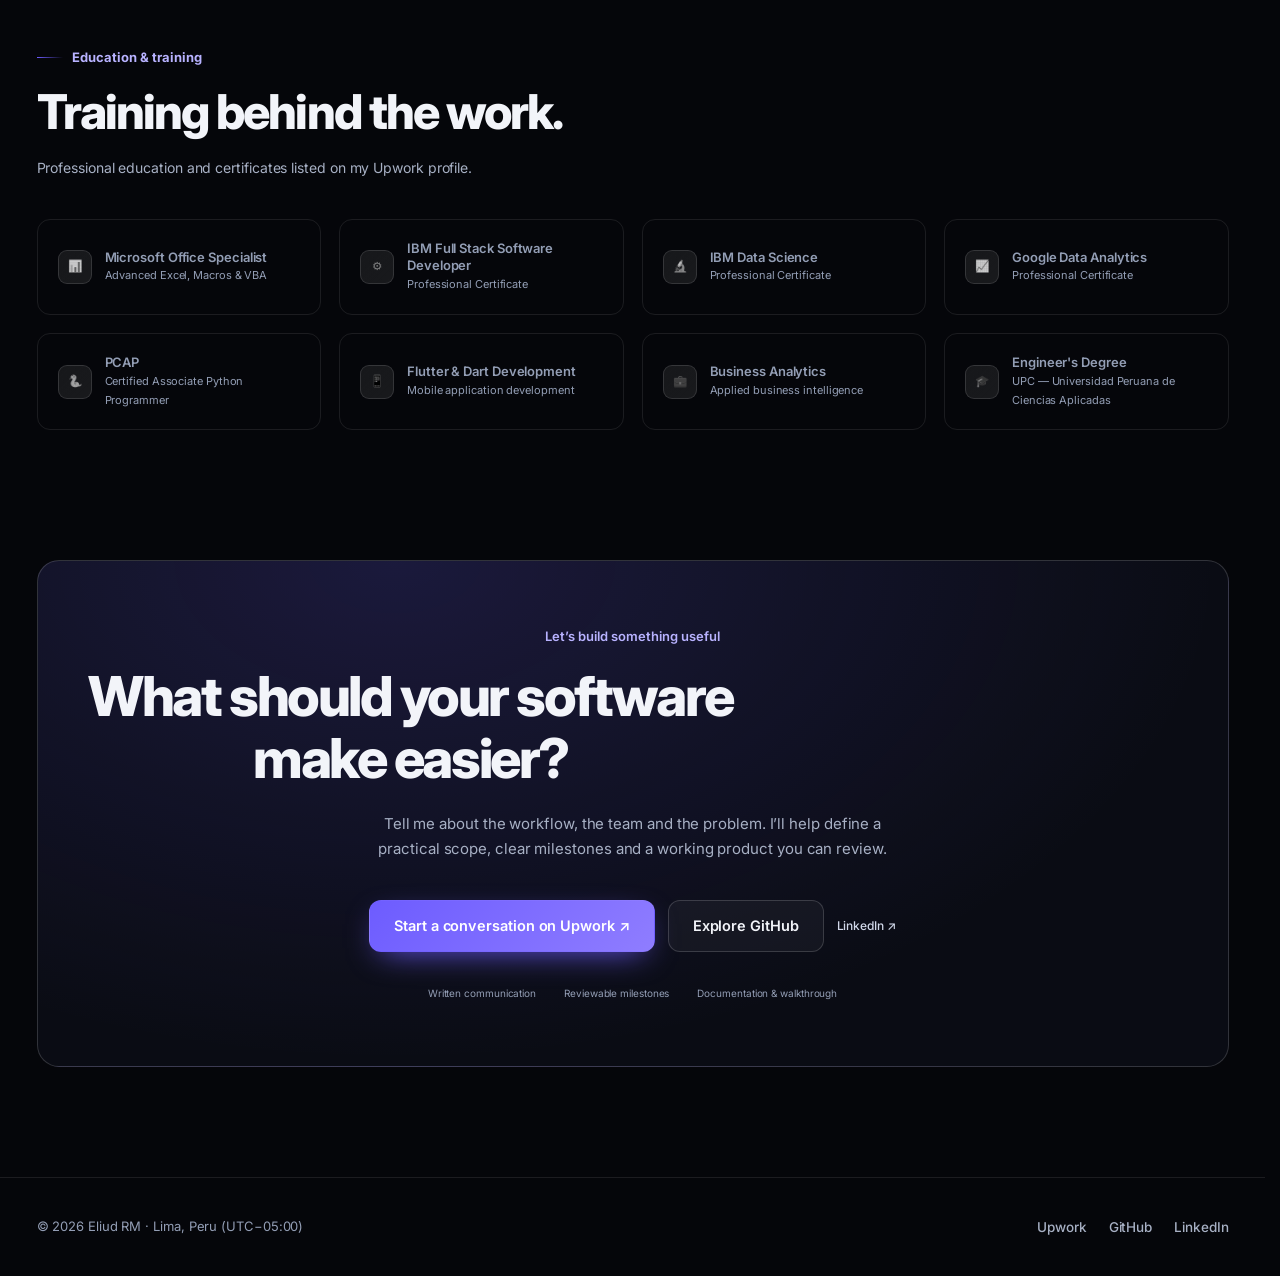
==== commit 3e49d734: "Add retail and bicycle demand studies to the portfolio" ====
--- a/index.html
+++ b/index.html
@@ -26,7 +26,7 @@
 <div class="marquee" aria-label="Technology stack"><div class="mq-track" id="mq"></div></div></section>
 <section id="work" class="sec-pad"><div class="wrap"><div class="section-intro"><div><span class="section-kicker">Selected work</span><h2>Real workflows.<br>Complete systems.</h2></div><p>Go beyond the cover image. See how the interface, the business rules and the data come together.</p></div><article class="feature-case" id="case-zentrix"><div class="case-story"><div class="tags"><span class="tag live">In production</span><span class="tag">ZentrixKG</span></div><h3>From first quote to final warranty.</h3><p class="case-description">A complete ERP and CRM connecting the quote-to-warranty journey.</p><dl class="case-points"><dt>The challenge</dt><dd>Quoting, stock and service work needed one shared workflow.</dd><dt>The build</dt><dd>One ERP/CRM for quoting, purchasing, inventory, service orders and warranties.</dd><dt>The outcome</dt><dd>A shared, traceable workflow with module permissions, audit trails and automated deployment.</dd></dl><div class="stackrow"><span class="chip">Vue 3</span><span class="chip">TypeScript</span><span class="chip">PHP 8.4</span><span class="chip">MariaDB</span></div><div class="feature-actions"><button class="btn btn-1" data-project="zentrix">Explore the full project</button><a class="text-link" href="https://zentrixkg.com/" target="_blank" rel="noopener">Visit website ↗</a></div></div><div class="case-visual"><button class="feature-cover" data-project="zentrix" data-slide="1" aria-label="Open ZentrixKG gallery"><span class="window-bar"><i></i><i></i><i></i><span>ZentrixKG · Actual interface</span></span><img src="assets/projects/zentrix/02.webp" alt="ZentrixKG working interface" loading="lazy" width="960" height="600"><span class="cover-hint">Open gallery · 8 images ↗</span></button><div class="gallery-strip"><button class="gallery-thumb" data-project="zentrix" data-slide="0" aria-label="View Corporate website"><img src="assets/projects/zentrix/01.webp" alt="Corporate website" loading="lazy" width="320" height="180"><span>Corporate website</span></button><button class="gallery-thumb" data-project="zentrix" data-slide="1" aria-label="View Executive ERP dashboard"><img src="assets/projects/zentrix/02.webp" alt="Executive ERP dashboard" loading="lazy" width="320" height="180"><span>Executive ERP dashboard</span></button><button class="gallery-thumb" data-project="zentrix" data-slide="2" aria-label="View Customer analytics"><img src="assets/projects/zentrix/03.webp" alt="Customer analytics" loading="lazy" width="320" height="180"><span>Customer analytics</span></button><button class="gallery-thumb" data-project="zentrix" data-slide="3" aria-label="View Customer detail"><img src="assets/projects/zentrix/04.webp" alt="Customer detail" loading="lazy" width="320" height="180"><span>Customer detail</span></button></div></div></article><article class="feature-case" id="case-gaston"><div class="case-story"><div class="tags"><span class="tag live">In production</span><span class="tag">Gastón’s Sweets</span></div><h3>A retail workflow that follows the stock.</h3><p class="case-description">Retail sales, perishable inventory and finance in one operational workspace.</p><dl class="case-points"><dt>The challenge</dt><dd>Perishable inventory, sales, credit and cash needed to be reviewed together.</dd><dt>The build</dt><dd>A complete retail application with FEFO batches, expiry control, POS, purchasing and finance.</dd><dt>The outcome</dt><dd>An integrated view of daily operations, product turnover and the money tied to inventory.</dd></dl><div class="stackrow"><span class="chip">Laravel 13</span><span class="chip">React 19</span><span class="chip">TypeScript</span><span class="chip">FEFO</span></div><div class="feature-actions"><button class="btn btn-1" data-project="gaston">Explore the full project</button><a class="text-link" href="https://gastonssweets.zentrixkg.com/" target="_blank" rel="noopener">Visit website ↗</a></div></div><div class="case-visual"><button class="feature-cover" data-project="gaston" data-slide="7" aria-label="Open Gastón’s Sweets gallery"><span class="window-bar"><i></i><i></i><i></i><span>Gastón’s Sweets · Actual interface</span></span><img src="assets/projects/gaston/08.webp" alt="Gastón’s Sweets working interface" loading="lazy" width="960" height="600"><span class="cover-hint">Open gallery · 13 images ↗</span></button><div class="gallery-strip"><button class="gallery-thumb" data-project="gaston" data-slide="0" aria-label="View Role selection"><img src="assets/projects/gaston/01.webp" alt="Role selection" loading="lazy" width="320" height="180"><span>Role selection</span></button><button class="gallery-thumb" data-project="gaston" data-slide="1" aria-label="View Executive dashboard"><img src="assets/projects/gaston/02.webp" alt="Executive dashboard" loading="lazy" width="320" height="180"><span>Executive dashboard</span></button><button class="gallery-thumb" data-project="gaston" data-slide="2" aria-label="View Sales analytics"><img src="assets/projects/gaston/03.webp" alt="Sales analytics" loading="lazy" width="320" height="180"><span>Sales analytics</span></button><button class="gallery-thumb" data-project="gaston" data-slide="3" aria-label="View Product performance"><img src="assets/projects/gaston/04.webp" alt="Product performance" loading="lazy" width="320" height="180"><span>Product performance</span></button></div></div></article><article class="feature-case" id="case-nexo"><div class="case-story"><div class="tags"><span class="tag live">Browser prototype</span><span class="tag">Nexo Commerce</span></div><h3>A complete workspace. A lightweight foundation.</h3><p class="case-description">A modular commerce workspace for sales, stock, customers and daily cash.</p><dl class="case-points"><dt>The challenge</dt><dd>A distributor needed a consistent view of sales, stock, purchases and customer accounts.</dd><dt>The build</dt><dd>A modular commerce application built in plain JavaScript with a dedicated local state store.</dd><dt>The outcome</dt><dd>A browser prototype that connects operational records, descriptive analytics and printable receipts.</dd></dl><div class="stackrow"><span class="chip">JavaScript</span><span class="chip">Canvas</span><span class="chip">LocalStorage</span></div><div class="feature-actions"><button class="btn btn-1" data-project="nexo">Explore the full project</button></div></div><div class="case-visual"><button class="feature-cover" data-project="nexo" data-slide="0" aria-label="Open Nexo Commerce gallery"><span class="window-bar"><i></i><i></i><i></i><span>Nexo Commerce · Actual interface</span></span><img src="assets/projects/nexo/01.webp" alt="Nexo Commerce working interface" loading="lazy" width="960" height="600"><span class="cover-hint">Open gallery · 12 images ↗</span></button><div class="gallery-strip"><button class="gallery-thumb" data-project="nexo" data-slide="0" aria-label="View Management dashboard"><img src="assets/projects/nexo/01.webp" alt="Management dashboard" loading="lazy" width="320" height="180"><span>Management dashboard</span></button><button class="gallery-thumb" data-project="nexo" data-slide="1" aria-label="View Operational summary"><img src="assets/projects/nexo/02.webp" alt="Operational summary" loading="lazy" width="320" height="180"><span>Operational summary</span></button><button class="gallery-thumb" data-project="nexo" data-slide="2" aria-label="View Point of sale"><img src="assets/projects/nexo/03.webp" alt="Point of sale" loading="lazy" width="320" height="180"><span>Point of sale</span></button><button class="gallery-thumb" data-project="nexo" data-slide="3" aria-label="View Sale receipt"><img src="assets/projects/nexo/04.webp" alt="Sale receipt" loading="lazy" width="320" height="180"><span>Sale receipt</span></button></div></div></article></div></section>
 <section id="projects" class="sec-pad collection"><div class="wrap"><div class="section-intro"><div><span class="section-kicker">The full collection</span><h2>Different problems.<br>The same attention to detail.</h2></div><p>Business systems, automation, web experiences and mobile apps. Open a project to explore its complete gallery and workflow.</p></div>
-<div class="collection-toolbar"><div class="filters" role="group" aria-label="Filter projects"><button data-filter="All projects" aria-pressed="true">All projects <span>15</span></button><button data-filter="Business systems" aria-pressed="false">Business systems <span>5</span></button><button data-filter="Automation &amp; data" aria-pressed="false">Automation &amp; data <span>7</span></button><button data-filter="Mobile apps" aria-pressed="false">Mobile apps <span>2</span></button><button data-filter="Web experiences" aria-pressed="false">Web experiences <span>1</span></button></div><label class="project-search"><span class="search-icon" aria-hidden="true">⌕</span><span class="sr-only">Search projects or technologies</span><input type="search" id="project-search" placeholder="Search a project or technology…" autocomplete="off"></label></div><p id="project-count" class="result-count" role="status">Showing all 15 projects</p><div class="project-grid"><article class="project-card" data-category="Business systems" data-search="ZentrixKG A complete ERP and CRM connecting the quote-to-warranty journey. Vue 3 TypeScript PHP 8.4 MariaDB"><button class="card-image" data-project="zentrix" aria-label="Explore ZentrixKG"><img src="assets/projects/zentrix/02.webp" alt="ZentrixKG interface" loading="lazy" width="960" height="600"><span class="image-count">8 images</span></button><div class="project-body"><span class="project-status">In production</span><h3>ZentrixKG</h3><p>A complete ERP and CRM connecting the quote-to-warranty journey.</p><div class="mini"><span class="chip">Vue 3</span><span class="chip">TypeScript</span><span class="chip">PHP 8.4</span></div><div class="card-actions"><button data-project="zentrix">Explore project <span aria-hidden="true">↗</span></button><a href="https://zentrixkg.com/" target="_blank" rel="noopener">Website</a></div></div></article><article class="project-card" data-category="Business systems" data-search="Gastón’s Sweets Retail sales, perishable inventory and finance in one operational workspace. Laravel 13 React 19 TypeScript FEFO"><button class="card-image" data-project="gaston" aria-label="Explore Gastón’s Sweets"><img src="assets/projects/gaston/08.webp" alt="Gastón’s Sweets interface" loading="lazy" width="960" height="600"><span class="image-count">13 images</span></button><div class="project-body"><span class="project-status">In production</span><h3>Gastón’s Sweets</h3><p>Retail sales, perishable inventory and finance in one operational workspace.</p><div class="mini"><span class="chip">Laravel 13</span><span class="chip">React 19</span><span class="chip">TypeScript</span></div><div class="card-actions"><button data-project="gaston">Explore project <span aria-hidden="true">↗</span></button><a href="https://gastonssweets.zentrixkg.com/" target="_blank" rel="noopener">Website</a></div></div></article><article class="project-card" data-category="Business systems" data-search="Nexo Commerce A modular commerce workspace for sales, stock, customers and daily cash. JavaScript Canvas LocalStorage"><button class="card-image" data-project="nexo" aria-label="Explore Nexo Commerce"><img src="assets/projects/nexo/01.webp" alt="Nexo Commerce interface" loading="lazy" width="960" height="600"><span class="image-count">12 images</span></button><div class="project-body"><span class="project-status">Browser prototype</span><h3>Nexo Commerce</h3><p>A modular commerce workspace for sales, stock, customers and daily cash.</p><div class="mini"><span class="chip">JavaScript</span><span class="chip">Canvas</span><span class="chip">LocalStorage</span></div><div class="card-actions"><button data-project="nexo">Explore project <span aria-hidden="true">↗</span></button></div></div></article><article class="project-card" data-category="Mobile apps" data-search="Time Tracker A published Android activity journal with calendars, statistics and local records. Flutter Dart Hive Firebase"><button class="card-image" data-project="time" aria-label="Explore Time Tracker"><img src="assets/projects/time/01.webp" alt="Time Tracker interface" loading="lazy" width="960" height="600"><span class="image-count">9 images</span></button><div class="project-body"><span class="project-status">On Google Play</span><h3>Time Tracker</h3><p>A published Android activity journal with calendars, statistics and local records.</p><div class="mini"><span class="chip">Flutter</span><span class="chip">Dart</span><span class="chip">Hive</span></div><div class="card-actions"><button data-project="time">Explore project <span aria-hidden="true">↗</span></button><a href="https://play.google.com/store/apps/details?id=com.activitytracker.activity_tracker" target="_blank" rel="noopener">Install app</a></div></div></article><article class="project-card" data-category="Business systems" data-search="Attendance Tracker Daily worksite attendance, weekly review and exportable payroll estimates. JavaScript PWA IndexedDB Excel / PDF"><button class="card-image" data-project="attendance" aria-label="Explore Attendance Tracker"><img src="assets/projects/attendance/01.webp" alt="Attendance Tracker interface" loading="lazy" width="960" height="600"><span class="image-count">3 images</span></button><div class="project-body"><span class="project-status">Interactive demo</span><h3>Attendance Tracker</h3><p>Daily worksite attendance, weekly review and exportable payroll estimates.</p><div class="mini"><span class="chip">JavaScript</span><span class="chip">PWA</span><span class="chip">IndexedDB</span></div><div class="card-actions"><button data-project="attendance">Explore project <span aria-hidden="true">↗</span></button><a href="https://enybyy.github.io/attendance-tracker-pwa/" target="_blank" rel="noopener">Open demo</a></div></div></article><article class="project-card" data-category="Automation &amp; data" data-search="Generar RH Turn spreadsheet records and Word templates into reviewed batches of editable documents. Python Flask Word Excel"><button class="card-image" data-project="rh" aria-label="Explore Generar RH"><img src="assets/projects/rh/01.webp" alt="Generar RH interface" loading="lazy" width="960" height="600"><span class="image-count">1 image</span></button><div class="project-body"><span class="project-status">Interactive demo</span><h3>Generar RH</h3><p>Turn spreadsheet records and Word templates into reviewed batches of editable documents.</p><div class="mini"><span class="chip">Python</span><span class="chip">Flask</span><span class="chip">Word</span></div><div class="card-actions"><button data-project="rh">Explore project <span aria-hidden="true">↗</span></button><a href="https://enybyy.github.io/rh-document-generator/" target="_blank" rel="noopener">Open demo</a></div></div></article><article class="project-card" data-category="Automation &amp; data" data-search="Enybyy Extract Turn HTML menus and catalogs into clean, reviewable structured data. Python Selenium CSS selectors CSV / JSON"><button class="card-image" data-project="extract" aria-label="Explore Enybyy Extract"><img src="assets/projects/extract/01.webp" alt="Enybyy Extract interface" loading="lazy" width="960" height="600"><span class="image-count">1 image</span></button><div class="project-body"><span class="project-status">Interactive demo</span><h3>Enybyy Extract</h3><p>Turn HTML menus and catalogs into clean, reviewable structured data.</p><div class="mini"><span class="chip">Python</span><span class="chip">Selenium</span><span class="chip">CSS selectors</span></div><div class="card-actions"><button data-project="extract">Explore project <span aria-hidden="true">↗</span></button><a href="https://enybyy.github.io/web-scraping-selenium-pipeline/" target="_blank" rel="noopener">Open demo</a></div></div></article><article class="project-card" data-category="Business systems" data-search="MolleVentas Track shift sales in soles and review revenue through clear, descriptive charts. JavaScript Chart.js LocalStorage"><button class="card-image" data-project="molle" aria-label="Explore MolleVentas"><img src="assets/projects/molle/01.webp" alt="MolleVentas interface" loading="lazy" width="960" height="600"><span class="image-count">1 image</span></button><div class="project-body"><span class="project-status">Interactive demo</span><h3>MolleVentas</h3><p>Track shift sales in soles and review revenue through clear, descriptive charts.</p><div class="mini"><span class="chip">JavaScript</span><span class="chip">Chart.js</span><span class="chip">LocalStorage</span></div><div class="card-actions"><button data-project="molle">Explore project <span aria-hidden="true">↗</span></button><a href="https://enybyy.github.io/pos-sales-management-system/" target="_blank" rel="noopener">Open demo</a></div></div></article><article class="project-card" data-category="Automation &amp; data" data-search="DNI Studio Review identifier formats, duplicates and names before processing a batch. JavaScript SheetJS CSV / Excel"><button class="card-image" data-project="dni" aria-label="Explore DNI Studio"><img src="assets/projects/dni/01.webp" alt="DNI Studio interface" loading="lazy" width="960" height="600"><span class="image-count">1 image</span></button><div class="project-body"><span class="project-status">Interactive demo</span><h3>DNI Studio</h3><p>Review identifier formats, duplicates and names before processing a batch.</p><div class="mini"><span class="chip">JavaScript</span><span class="chip">SheetJS</span><span class="chip">CSV / Excel</span></div><div class="card-actions"><button data-project="dni">Explore project <span aria-hidden="true">↗</span></button><a href="https://enybyy.github.io/dni-identity-validator/" target="_blank" rel="noopener">Open demo</a></div></div></article><article class="project-card" data-category="Automation &amp; data" data-search="Bulk Video Organize a technical course library with a repeatable batch workflow. Python yt-dlp FFmpeg"><button class="card-image" data-project="bulk" aria-label="Explore Bulk Video"><img src="assets/projects/bulk/01.webp" alt="Bulk Video interface" loading="lazy" width="960" height="600"><span class="image-count">1 image</span></button><div class="project-body"><span class="project-status">Interactive demo</span><h3>Bulk Video</h3><p>Organize a technical course library with a repeatable batch workflow.</p><div class="mini"><span class="chip">Python</span><span class="chip">yt-dlp</span><span class="chip">FFmpeg</span></div><div class="card-actions"><button data-project="bulk">Explore project <span aria-hidden="true">↗</span></button><a href="https://enybyy.github.io/descargar-videos-bulk/" target="_blank" rel="noopener">Open demo</a></div></div></article><article class="project-card" data-category="Automation &amp; data" data-search="Hotkey Workbench Inspect, pause and adjust keyboard and mouse sequences in a visible workbench. AutoHotkey v2 Python JavaScript"><button class="card-image" data-project="hotkey" aria-label="Explore Hotkey Workbench"><img src="assets/projects/hotkey/01.webp" alt="Hotkey Workbench interface" loading="lazy" width="960" height="600"><span class="image-count">2 images</span></button><div class="project-body"><span class="project-status">Browser preview + Windows tool</span><h3>Hotkey Workbench</h3><p>Inspect, pause and adjust keyboard and mouse sequences in a visible workbench.</p><div class="mini"><span class="chip">AutoHotkey v2</span><span class="chip">Python</span><span class="chip">JavaScript</span></div><div class="card-actions"><button data-project="hotkey">Explore project <span aria-hidden="true">↗</span></button><a href="demos/hotkey/" target="_blank" rel="noopener">Live preview</a></div></div></article><article class="project-card" data-category="Automation &amp; data" data-search="Keyboard Event Lab A focused laboratory for inspecting keyboard events and exporting a session. JavaScript Python Tkinter"><button class="card-image" data-project="keyboard" aria-label="Explore Keyboard Event Lab"><img src="assets/projects/keyboard/01.webp" alt="Keyboard Event Lab interface" loading="lazy" width="960" height="600"><span class="image-count">1 image</span></button><div class="project-body"><span class="project-status">Interactive demo</span><h3>Keyboard Event Lab</h3><p>A focused laboratory for inspecting keyboard events and exporting a session.</p><div class="mini"><span class="chip">JavaScript</span><span class="chip">Python</span><span class="chip">Tkinter</span></div><div class="card-actions"><button data-project="keyboard">Explore project <span aria-hidden="true">↗</span></button><a href="https://enybyy.github.io/keyboard-event-lab/" target="_blank" rel="noopener">Open demo</a></div></div></article><article class="project-card" data-category="Web experiences" data-search="Developer Portfolio A responsive project hub connecting real products, galleries and interactive demos. HTML CSS JavaScript GitHub Pages"><button class="card-image" data-project="portfolio" aria-label="Explore Developer Portfolio"><img src="assets/projects/portfolio/01.webp" alt="Developer Portfolio interface" loading="lazy" width="960" height="600"><span class="image-count">1 image</span></button><div class="project-body"><span class="project-status">Published website</span><h3>Developer Portfolio</h3><p>A responsive project hub connecting real products, galleries and interactive demos.</p><div class="mini"><span class="chip">HTML</span><span class="chip">CSS</span><span class="chip">JavaScript</span></div><div class="card-actions"><button data-project="portfolio">Explore project <span aria-hidden="true">↗</span></button><a href="https://enybyy.github.io/" target="_blank" rel="noopener">Website</a></div></div></article><article class="project-card" data-category="Automation &amp; data" data-search="Contract Automation System The original document-upload prototype that led to Generar RH. Python Django XLSX / DOCX"><button class="card-image" data-project="contract" aria-label="Explore Contract Automation System"><img src="assets/projects/contract/01.webp" alt="Contract Automation System interface" loading="lazy" width="960" height="600"><span class="image-count">2 images</span></button><div class="project-body"><span class="project-status">Historical prototype</span><h3>Contract Automation System</h3><p>The original document-upload prototype that led to Generar RH.</p><div class="mini"><span class="chip">Python</span><span class="chip">Django</span><span class="chip">XLSX / DOCX</span></div><div class="card-actions"><button data-project="contract">Explore project <span aria-hidden="true">↗</span></button></div></div></article><article class="project-card" data-category="Mobile apps" data-search="Heavy Duty A strength-training companion with guided sessions and progress history. Flutter Riverpod 3 Drift / SQLite"><button class="card-image" data-project="heavy" aria-label="Explore Heavy Duty"><div class="development-preview"><span>Heavy Duty</span><strong>Session → Progress</strong><small>Flutter application · In development</small></div><span class="image-count">In development</span></button><div class="project-body"><span class="project-status">In development</span><h3>Heavy Duty</h3><p>A strength-training companion with guided sessions and progress history.</p><div class="mini"><span class="chip">Flutter</span><span class="chip">Riverpod 3</span><span class="chip">Drift / SQLite</span></div><div class="card-actions"><button data-project="heavy">Explore project <span aria-hidden="true">↗</span></button></div></div></article></div><div id="empty-state" hidden><h3>No projects match this search.</h3><p>Try a project name, Python, Flutter or another technology.</p><button class="btn btn-2" id="reset-filters">Reset filters</button></div><p class="collection-note">Authentic project images. Public demos use illustrative records where documented. The original contract prototype and Heavy Duty retain their own development status.</p></div></section>
+<div class="collection-toolbar"><div class="filters" role="group" aria-label="Filter projects"><button data-filter="All projects" aria-pressed="true">All projects <span>17</span></button><button data-filter="Business systems" aria-pressed="false">Business systems <span>5</span></button><button data-filter="Automation &amp; data" aria-pressed="false">Automation &amp; data <span>9</span></button><button data-filter="Mobile apps" aria-pressed="false">Mobile apps <span>2</span></button><button data-filter="Web experiences" aria-pressed="false">Web experiences <span>1</span></button></div><label class="project-search"><span class="search-icon" aria-hidden="true">⌕</span><span class="sr-only">Search projects or technologies</span><input type="search" id="project-search" placeholder="Search a project or technology…" autocomplete="off"></label></div><p id="project-count" class="result-count" role="status">Showing all 17 projects</p><div class="project-grid"><article class="project-card" data-category="Business systems" data-search="ZentrixKG A complete ERP and CRM connecting the quote-to-warranty journey. Vue 3 TypeScript PHP 8.4 MariaDB"><button class="card-image" data-project="zentrix" aria-label="Explore ZentrixKG"><img src="assets/projects/zentrix/02.webp" alt="ZentrixKG interface" loading="lazy" width="960" height="600"><span class="image-count">8 images</span></button><div class="project-body"><span class="project-status">In production</span><h3>ZentrixKG</h3><p>A complete ERP and CRM connecting the quote-to-warranty journey.</p><div class="mini"><span class="chip">Vue 3</span><span class="chip">TypeScript</span><span class="chip">PHP 8.4</span></div><div class="card-actions"><button data-project="zentrix">Explore project <span aria-hidden="true">↗</span></button><a href="https://zentrixkg.com/" target="_blank" rel="noopener">Website</a></div></div></article><article class="project-card" data-category="Business systems" data-search="Gastón’s Sweets Retail sales, perishable inventory and finance in one operational workspace. Laravel 13 React 19 TypeScript FEFO"><button class="card-image" data-project="gaston" aria-label="Explore Gastón’s Sweets"><img src="assets/projects/gaston/08.webp" alt="Gastón’s Sweets interface" loading="lazy" width="960" height="600"><span class="image-count">13 images</span></button><div class="project-body"><span class="project-status">In production</span><h3>Gastón’s Sweets</h3><p>Retail sales, perishable inventory and finance in one operational workspace.</p><div class="mini"><span class="chip">Laravel 13</span><span class="chip">React 19</span><span class="chip">TypeScript</span></div><div class="card-actions"><button data-project="gaston">Explore project <span aria-hidden="true">↗</span></button><a href="https://gastonssweets.zentrixkg.com/" target="_blank" rel="noopener">Website</a></div></div></article><article class="project-card" data-category="Business systems" data-search="Nexo Commerce A modular commerce workspace for sales, stock, customers and daily cash. JavaScript Canvas LocalStorage"><button class="card-image" data-project="nexo" aria-label="Explore Nexo Commerce"><img src="assets/projects/nexo/01.webp" alt="Nexo Commerce interface" loading="lazy" width="960" height="600"><span class="image-count">12 images</span></button><div class="project-body"><span class="project-status">Browser prototype</span><h3>Nexo Commerce</h3><p>A modular commerce workspace for sales, stock, customers and daily cash.</p><div class="mini"><span class="chip">JavaScript</span><span class="chip">Canvas</span><span class="chip">LocalStorage</span></div><div class="card-actions"><button data-project="nexo">Explore project <span aria-hidden="true">↗</span></button></div></div></article><article class="project-card" data-category="Mobile apps" data-search="Time Tracker A published Android activity journal with calendars, statistics and local records. Flutter Dart Hive Firebase"><button class="card-image" data-project="time" aria-label="Explore Time Tracker"><img src="assets/projects/time/01.webp" alt="Time Tracker interface" loading="lazy" width="960" height="600"><span class="image-count">9 images</span></button><div class="project-body"><span class="project-status">On Google Play</span><h3>Time Tracker</h3><p>A published Android activity journal with calendars, statistics and local records.</p><div class="mini"><span class="chip">Flutter</span><span class="chip">Dart</span><span class="chip">Hive</span></div><div class="card-actions"><button data-project="time">Explore project <span aria-hidden="true">↗</span></button><a href="https://play.google.com/store/apps/details?id=com.activitytracker.activity_tracker" target="_blank" rel="noopener">Install app</a></div></div></article><article class="project-card" data-category="Business systems" data-search="Attendance Tracker Daily worksite attendance, weekly review and exportable payroll estimates. JavaScript PWA IndexedDB Excel / PDF"><button class="card-image" data-project="attendance" aria-label="Explore Attendance Tracker"><img src="assets/projects/attendance/01.webp" alt="Attendance Tracker interface" loading="lazy" width="960" height="600"><span class="image-count">3 images</span></button><div class="project-body"><span class="project-status">Interactive demo</span><h3>Attendance Tracker</h3><p>Daily worksite attendance, weekly review and exportable payroll estimates.</p><div class="mini"><span class="chip">JavaScript</span><span class="chip">PWA</span><span class="chip">IndexedDB</span></div><div class="card-actions"><button data-project="attendance">Explore project <span aria-hidden="true">↗</span></button><a href="https://enybyy.github.io/attendance-tracker-pwa/" target="_blank" rel="noopener">Open demo</a></div></div></article><article class="project-card" data-category="Automation &amp; data" data-search="Generar RH Turn spreadsheet records and Word templates into reviewed batches of editable documents. Python Flask Word Excel"><button class="card-image" data-project="rh" aria-label="Explore Generar RH"><img src="assets/projects/rh/01.webp" alt="Generar RH interface" loading="lazy" width="960" height="600"><span class="image-count">1 image</span></button><div class="project-body"><span class="project-status">Interactive demo</span><h3>Generar RH</h3><p>Turn spreadsheet records and Word templates into reviewed batches of editable documents.</p><div class="mini"><span class="chip">Python</span><span class="chip">Flask</span><span class="chip">Word</span></div><div class="card-actions"><button data-project="rh">Explore project <span aria-hidden="true">↗</span></button><a href="https://enybyy.github.io/rh-document-generator/" target="_blank" rel="noopener">Open demo</a></div></div></article><article class="project-card" data-category="Automation &amp; data" data-search="Enybyy Extract Turn HTML menus and catalogs into clean, reviewable structured data. Python Selenium CSS selectors CSV / JSON"><button class="card-image" data-project="extract" aria-label="Explore Enybyy Extract"><img src="assets/projects/extract/01.webp" alt="Enybyy Extract interface" loading="lazy" width="960" height="600"><span class="image-count">1 image</span></button><div class="project-body"><span class="project-status">Interactive demo</span><h3>Enybyy Extract</h3><p>Turn HTML menus and catalogs into clean, reviewable structured data.</p><div class="mini"><span class="chip">Python</span><span class="chip">Selenium</span><span class="chip">CSS selectors</span></div><div class="card-actions"><button data-project="extract">Explore project <span aria-hidden="true">↗</span></button><a href="https://enybyy.github.io/web-scraping-selenium-pipeline/" target="_blank" rel="noopener">Open demo</a></div></div></article><article class="project-card" data-category="Business systems" data-search="MolleVentas Track shift sales in soles and review revenue through clear, descriptive charts. JavaScript Chart.js LocalStorage"><button class="card-image" data-project="molle" aria-label="Explore MolleVentas"><img src="assets/projects/molle/01.webp" alt="MolleVentas interface" loading="lazy" width="960" height="600"><span class="image-count">1 image</span></button><div class="project-body"><span class="project-status">Interactive demo</span><h3>MolleVentas</h3><p>Track shift sales in soles and review revenue through clear, descriptive charts.</p><div class="mini"><span class="chip">JavaScript</span><span class="chip">Chart.js</span><span class="chip">LocalStorage</span></div><div class="card-actions"><button data-project="molle">Explore project <span aria-hidden="true">↗</span></button><a href="https://enybyy.github.io/pos-sales-management-system/" target="_blank" rel="noopener">Open demo</a></div></div></article><article class="project-card" data-category="Automation &amp; data" data-search="DNI Studio Review identifier formats, duplicates and names before processing a batch. JavaScript SheetJS CSV / Excel"><button class="card-image" data-project="dni" aria-label="Explore DNI Studio"><img src="assets/projects/dni/01.webp" alt="DNI Studio interface" loading="lazy" width="960" height="600"><span class="image-count">1 image</span></button><div class="project-body"><span class="project-status">Interactive demo</span><h3>DNI Studio</h3><p>Review identifier formats, duplicates and names before processing a batch.</p><div class="mini"><span class="chip">JavaScript</span><span class="chip">SheetJS</span><span class="chip">CSV / Excel</span></div><div class="card-actions"><button data-project="dni">Explore project <span aria-hidden="true">↗</span></button><a href="https://enybyy.github.io/dni-identity-validator/" target="_blank" rel="noopener">Open demo</a></div></div></article><article class="project-card" data-category="Automation &amp; data" data-search="Bulk Video Organize a technical course library with a repeatable batch workflow. Python yt-dlp FFmpeg"><button class="card-image" data-project="bulk" aria-label="Explore Bulk Video"><img src="assets/projects/bulk/01.webp" alt="Bulk Video interface" loading="lazy" width="960" height="600"><span class="image-count">1 image</span></button><div class="project-body"><span class="project-status">Interactive demo</span><h3>Bulk Video</h3><p>Organize a technical course library with a repeatable batch workflow.</p><div class="mini"><span class="chip">Python</span><span class="chip">yt-dlp</span><span class="chip">FFmpeg</span></div><div class="card-actions"><button data-project="bulk">Explore project <span aria-hidden="true">↗</span></button><a href="https://enybyy.github.io/descargar-videos-bulk/" target="_blank" rel="noopener">Open demo</a></div></div></article><article class="project-card" data-category="Automation &amp; data" data-search="Hotkey Workbench Inspect, pause and adjust keyboard and mouse sequences in a visible workbench. AutoHotkey v2 Python JavaScript"><button class="card-image" data-project="hotkey" aria-label="Explore Hotkey Workbench"><img src="assets/projects/hotkey/01.webp" alt="Hotkey Workbench interface" loading="lazy" width="960" height="600"><span class="image-count">2 images</span></button><div class="project-body"><span class="project-status">Browser preview + Windows tool</span><h3>Hotkey Workbench</h3><p>Inspect, pause and adjust keyboard and mouse sequences in a visible workbench.</p><div class="mini"><span class="chip">AutoHotkey v2</span><span class="chip">Python</span><span class="chip">JavaScript</span></div><div class="card-actions"><button data-project="hotkey">Explore project <span aria-hidden="true">↗</span></button><a href="demos/hotkey/" target="_blank" rel="noopener">Live preview</a></div></div></article><article class="project-card" data-category="Automation &amp; data" data-search="Keyboard Event Lab A focused laboratory for inspecting keyboard events and exporting a session. JavaScript Python Tkinter"><button class="card-image" data-project="keyboard" aria-label="Explore Keyboard Event Lab"><img src="assets/projects/keyboard/01.webp" alt="Keyboard Event Lab interface" loading="lazy" width="960" height="600"><span class="image-count">1 image</span></button><div class="project-body"><span class="project-status">Interactive demo</span><h3>Keyboard Event Lab</h3><p>A focused laboratory for inspecting keyboard events and exporting a session.</p><div class="mini"><span class="chip">JavaScript</span><span class="chip">Python</span><span class="chip">Tkinter</span></div><div class="card-actions"><button data-project="keyboard">Explore project <span aria-hidden="true">↗</span></button><a href="https://enybyy.github.io/keyboard-event-lab/" target="_blank" rel="noopener">Open demo</a></div></div></article><article class="project-card" data-category="Web experiences" data-search="Developer Portfolio A responsive project hub connecting real products, galleries and interactive demos. HTML CSS JavaScript GitHub Pages"><button class="card-image" data-project="portfolio" aria-label="Explore Developer Portfolio"><img src="assets/projects/portfolio/01.webp" alt="Developer Portfolio interface" loading="lazy" width="960" height="600"><span class="image-count">1 image</span></button><div class="project-body"><span class="project-status">Published website</span><h3>Developer Portfolio</h3><p>A responsive project hub connecting real products, galleries and interactive demos.</p><div class="mini"><span class="chip">HTML</span><span class="chip">CSS</span><span class="chip">JavaScript</span></div><div class="card-actions"><button data-project="portfolio">Explore project <span aria-hidden="true">↗</span></button><a href="https://enybyy.github.io/" target="_blank" rel="noopener">Website</a></div></div></article><article class="project-card" data-category="Automation &amp; data" data-search="Contract Automation System The original document-upload prototype that led to Generar RH. Python Django XLSX / DOCX"><button class="card-image" data-project="contract" aria-label="Explore Contract Automation System"><img src="assets/projects/contract/01.webp" alt="Contract Automation System interface" loading="lazy" width="960" height="600"><span class="image-count">2 images</span></button><div class="project-body"><span class="project-status">Historical prototype</span><h3>Contract Automation System</h3><p>The original document-upload prototype that led to Generar RH.</p><div class="mini"><span class="chip">Python</span><span class="chip">Django</span><span class="chip">XLSX / DOCX</span></div><div class="card-actions"><button data-project="contract">Explore project <span aria-hidden="true">↗</span></button></div></div></article><article class="project-card" data-category="Mobile apps" data-search="Heavy Duty A strength-training companion with guided sessions and progress history. Flutter Riverpod 3 Drift / SQLite"><button class="card-image" data-project="heavy" aria-label="Explore Heavy Duty"><div class="development-preview"><span>Heavy Duty</span><strong>Session → Progress</strong><small>Flutter application · In development</small></div><span class="image-count">In development</span></button><div class="project-body"><span class="project-status">In development</span><h3>Heavy Duty</h3><p>A strength-training companion with guided sessions and progress history.</p><div class="mini"><span class="chip">Flutter</span><span class="chip">Riverpod 3</span><span class="chip">Drift / SQLite</span></div><div class="card-actions"><button data-project="heavy">Explore project <span aria-hidden="true">↗</span></button></div></div></article><article class="project-card" data-category="Automation &amp; data" data-search="Retail Insights Sales integrity, product credits and customer purchasing patterns in R. R ggplot2 Quarto renv analytics statistics"><button class="card-image" data-project="retail-insights" aria-label="Explore Retail Insights"><img src="assets/projects/retail-insights/monthly_sales.png" alt="Monthly merchandise purchases" loading="lazy" width="1760" height="1040"><span class="image-count">4 images</span></button><div class="project-body"><span class="project-status">Public-data study</span><h3>Retail Insights</h3><p>Sales integrity, product credits and customer purchasing patterns in R.</p><div class="mini"><span class="chip">R</span><span class="chip">ggplot2</span><span class="chip">Quarto</span></div><div class="card-actions"><button data-project="retail-insights">Explore project <span aria-hidden="true">↗</span></button><a href="https://enybyy.github.io/retail-insights/" target="_blank" rel="noopener">Open explorer ↗</a></div></div></article><article class="project-card" data-category="Automation &amp; data" data-search="Urban Demand Bicycle rental patterns and temporal model evaluation in R. R ggplot2 Quarto renv analytics statistics"><button class="card-image" data-project="urban-demand" aria-label="Explore Urban Demand"><img src="assets/projects/urban-demand/hourly_profiles.png" alt="Working-day and weekend hourly profiles" loading="lazy" width="1760" height="1040"><span class="image-count">4 images</span></button><div class="project-body"><span class="project-status">Public-data study</span><h3>Urban Demand</h3><p>Bicycle rental patterns and temporal model evaluation in R.</p><div class="mini"><span class="chip">R</span><span class="chip">ggplot2</span><span class="chip">Quarto</span></div><div class="card-actions"><button data-project="urban-demand">Explore project <span aria-hidden="true">↗</span></button><a href="https://enybyy.github.io/urban-demand/" target="_blank" rel="noopener">Open explorer ↗</a></div></div></article></div><div id="empty-state" hidden><h3>No projects match this search.</h3><p>Try a project name, Python, Flutter or another technology.</p><button class="btn btn-2" id="reset-filters">Reset filters</button></div><p class="collection-note">Authentic project images. Public demos use illustrative records where documented. The original contract prototype and Heavy Duty retain their own development status.</p></div></section>
 <section id="mobile" class="sec-pad mobile-section"><div class="wrap"><div class="section-intro"><div><span class="section-kicker">Made for everyday use</span><h2>From desktop<br>to the palm of your hand.</h2></div><p>A published Flutter app, a training companion in development, and business interfaces that adapt to smaller screens.</p></div><div class="mobile-feature"><div class="mobile-copy"><span class="tag live">On Google Play</span><h3>Give your days shape.</h3><p>Time Tracker keeps activities, notes and moments together. Explore your patterns through statistics and a calendar, with your records stored on the device.</p><div class="stackrow"><span class="chip">Flutter</span><span class="chip">Dart</span><span class="chip">Hive</span><span class="chip">Firebase</span></div><div class="hero-cta"><button class="btn btn-1" data-project="time">Explore all 9 images</button><a class="text-link" href="https://play.google.com/store/apps/details?id=com.activitytracker.activity_tracker" target="_blank" rel="noopener">Install on Google Play ↗</a></div><div class="development-note"><span>In development</span><h4>Heavy Duty</h4><p>Guided strength sessions, local workout history and progress analytics.</p><button class="text-link" data-project="heavy">Explore the project ↗</button></div></div><div class="mobile-screens"><button data-project="time" data-slide="1" aria-label="View activity journal"><img src="assets/projects/time/02.webp" alt="Time Tracker activity journal" loading="lazy" width="1080" height="1920"></button><button data-project="time" data-slide="2" aria-label="View statistics"><img src="assets/projects/time/03.webp" alt="Time Tracker statistics" loading="lazy" width="1080" height="1920"></button><button data-project="time" data-slide="3" aria-label="View calendar"><img src="assets/projects/time/04.webp" alt="Time Tracker calendar" loading="lazy" width="1080" height="1920"></button></div></div></div></section><!-- ============ CERTS ============ -->
 <section id="certs" class="sec-pad" style="border-top:1px solid var(--line)">
   <div class="wrap">
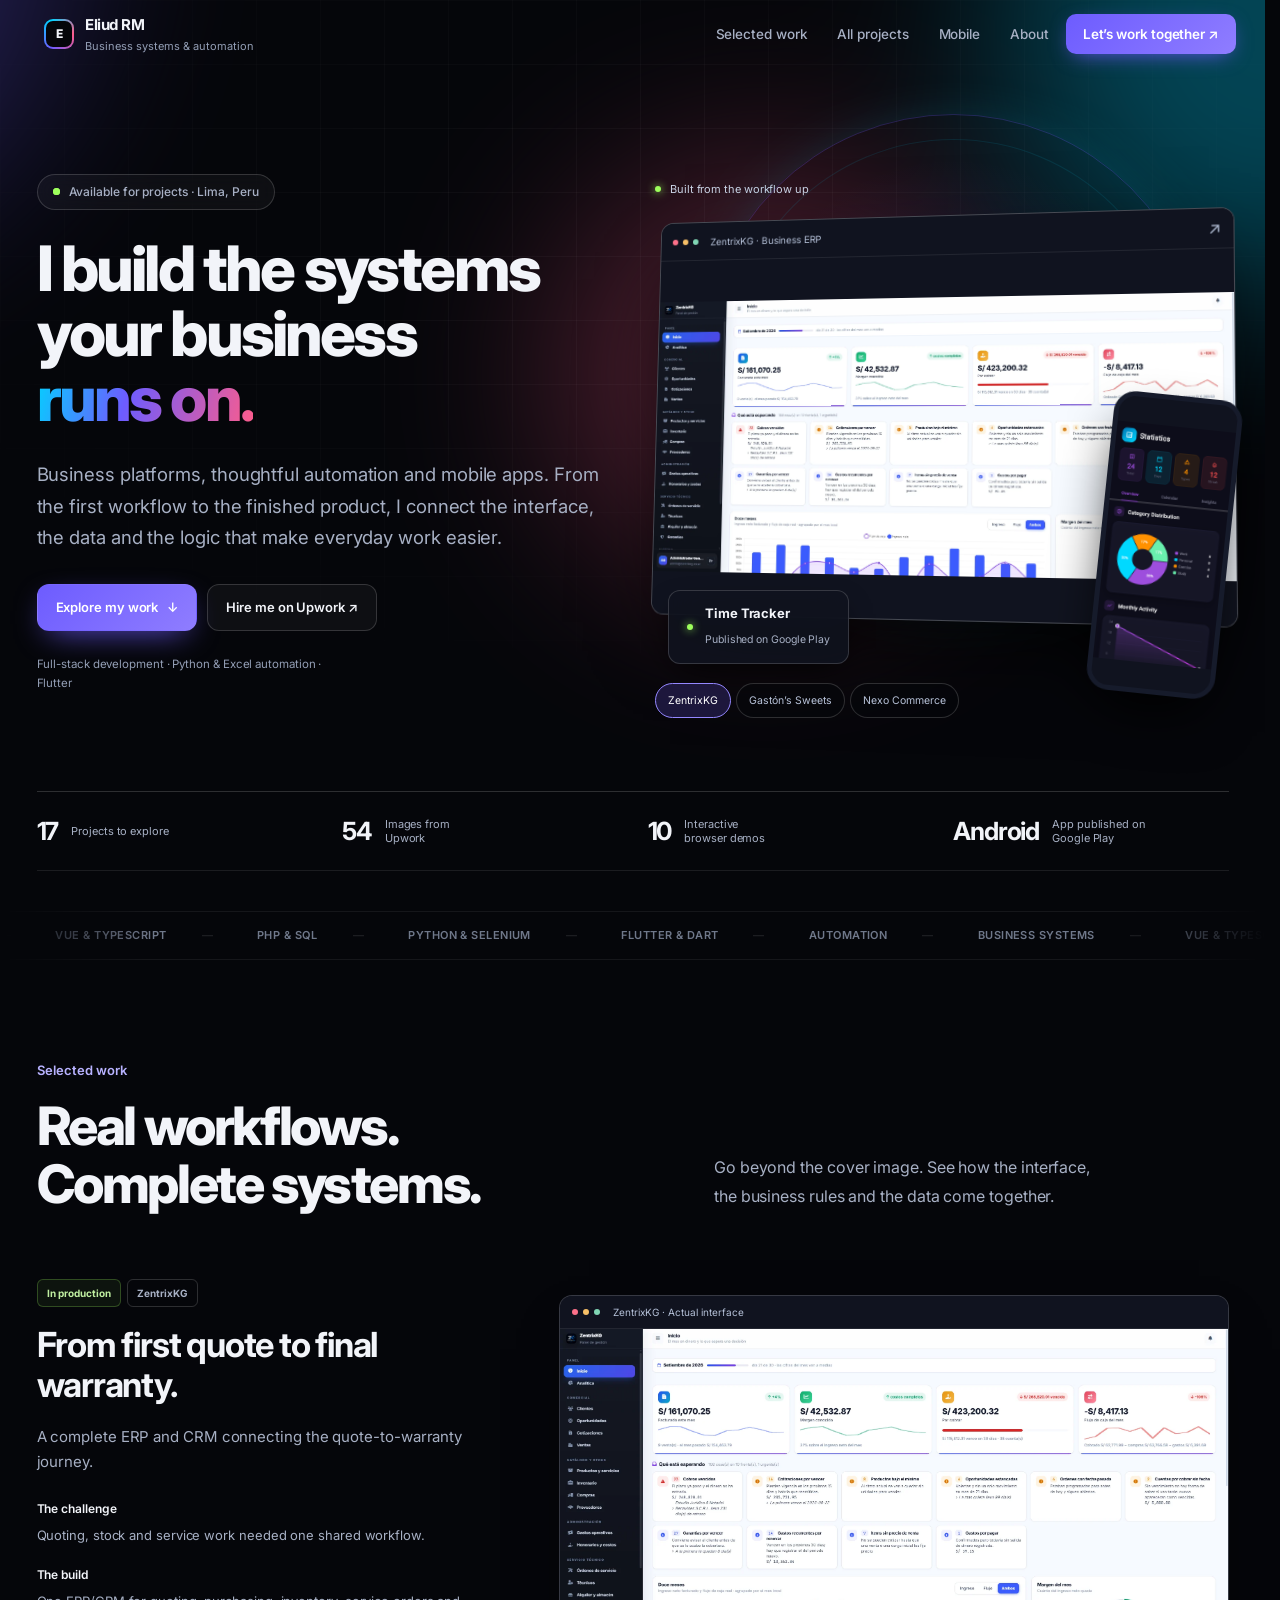
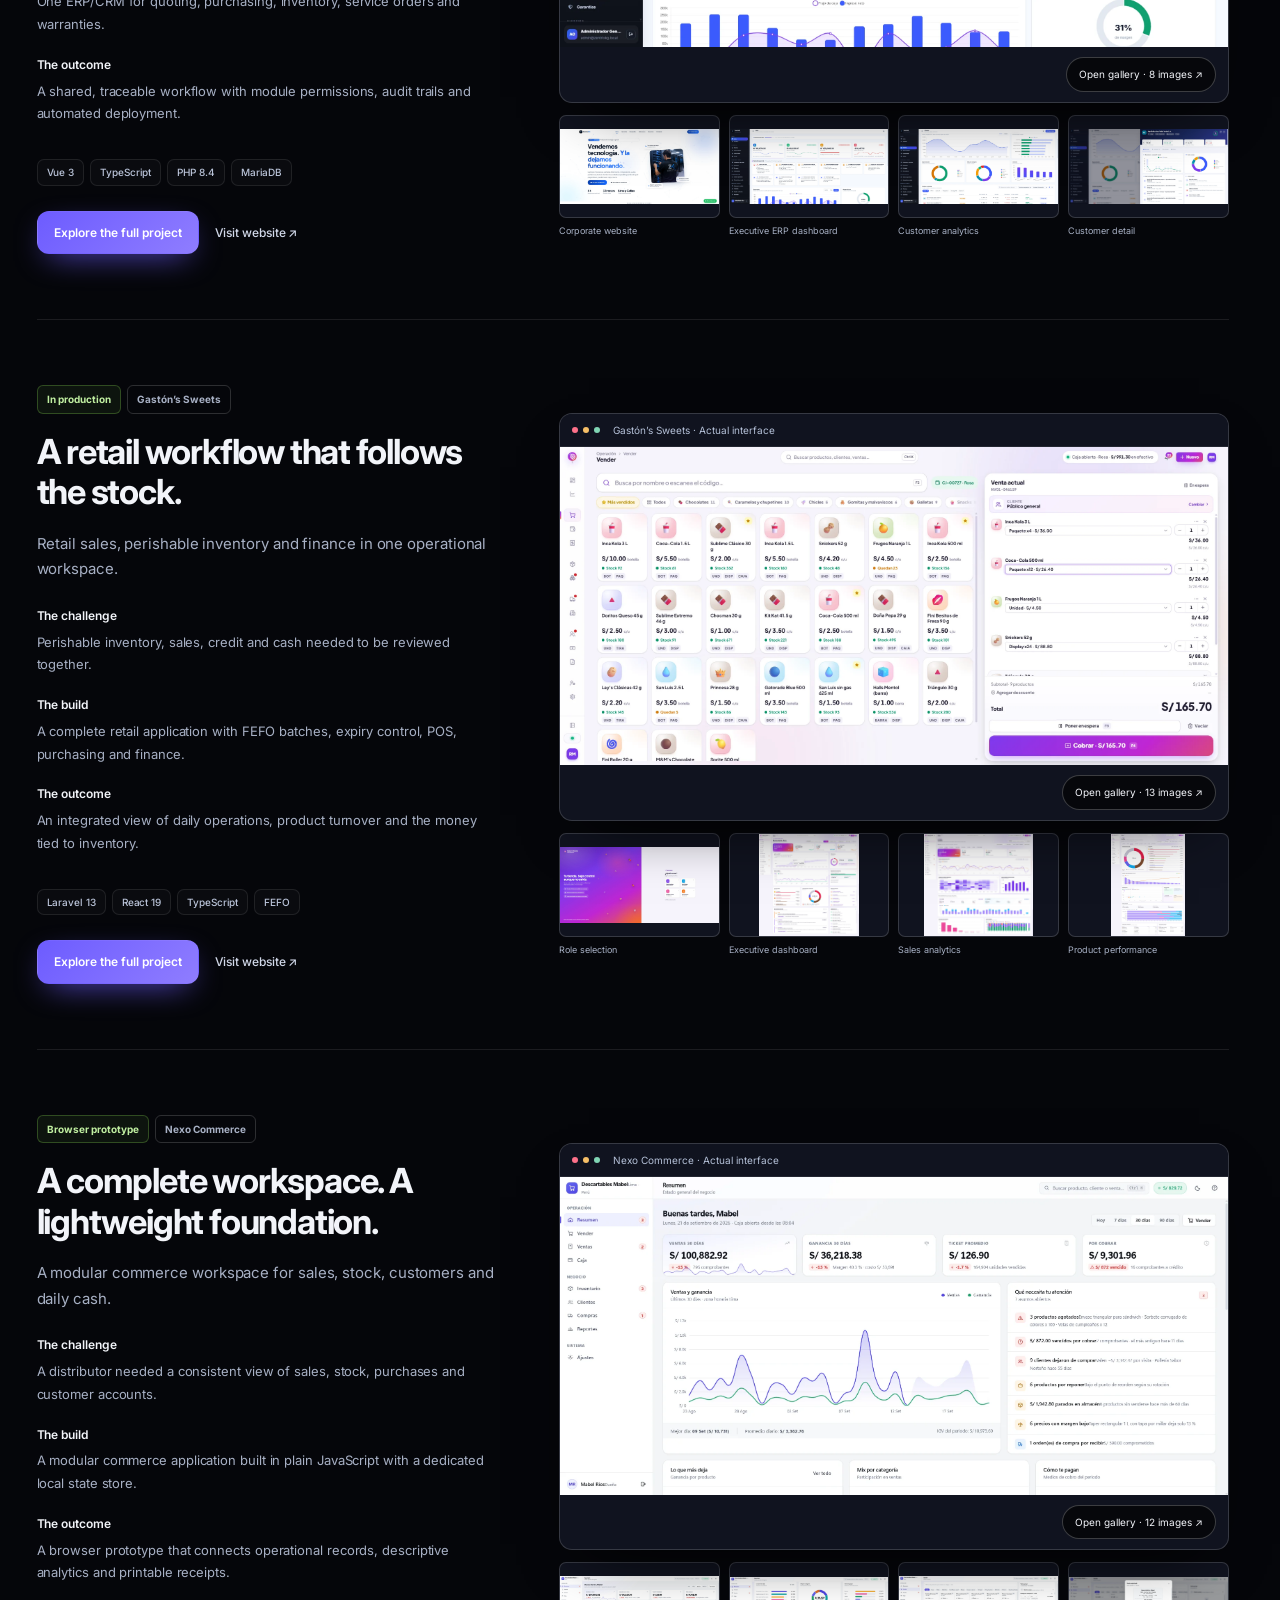
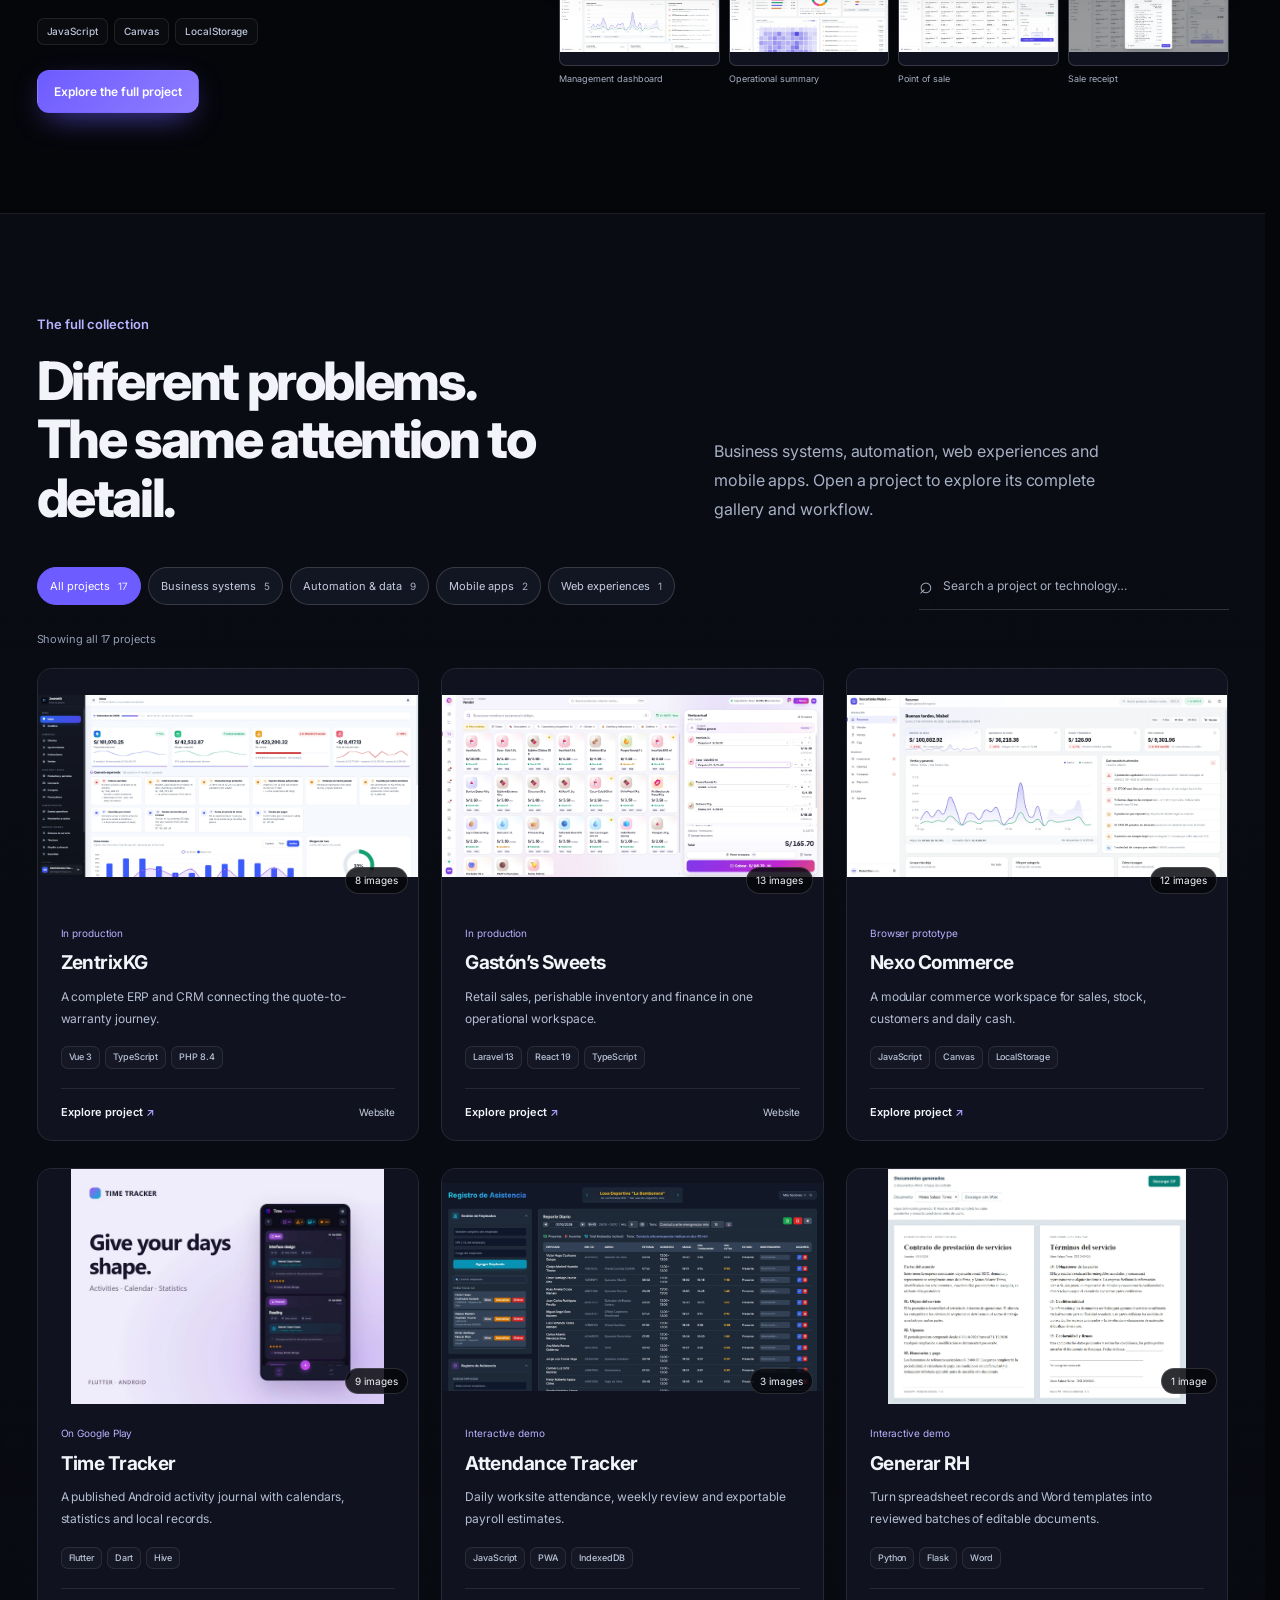
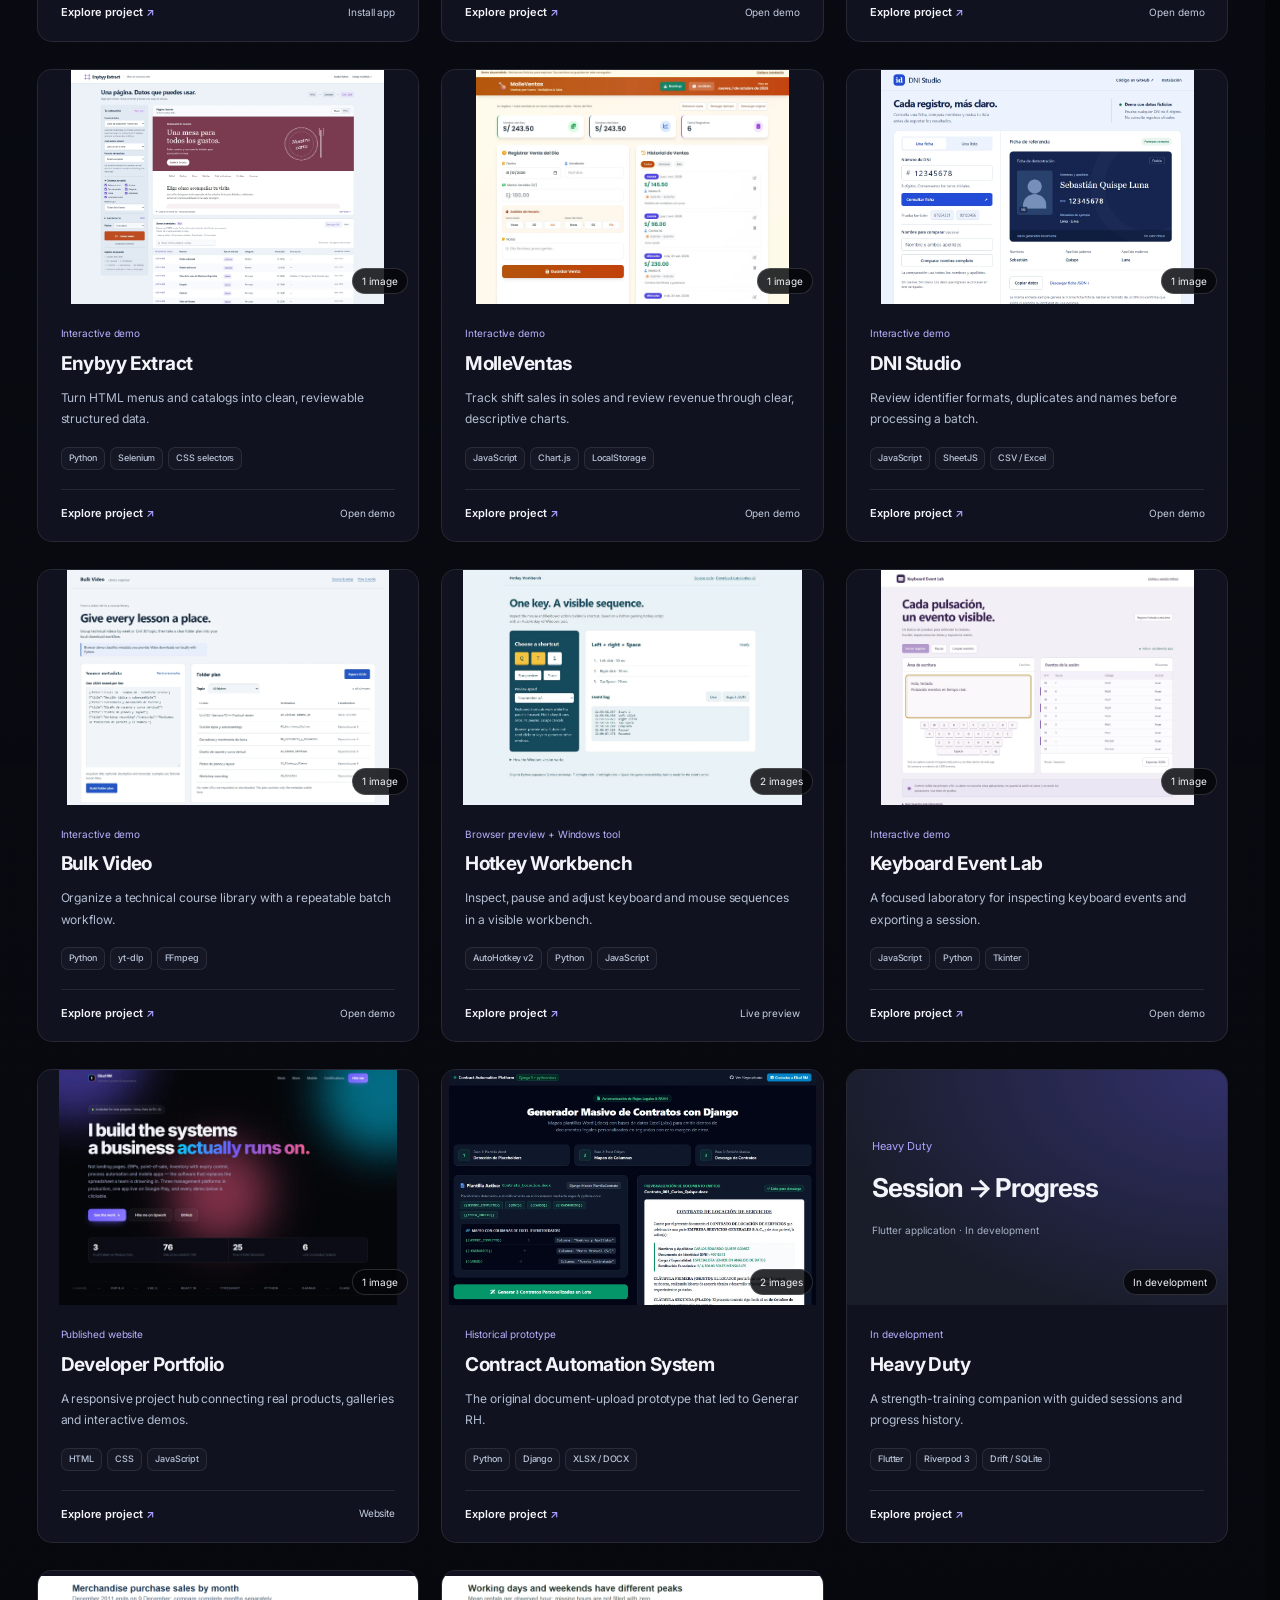
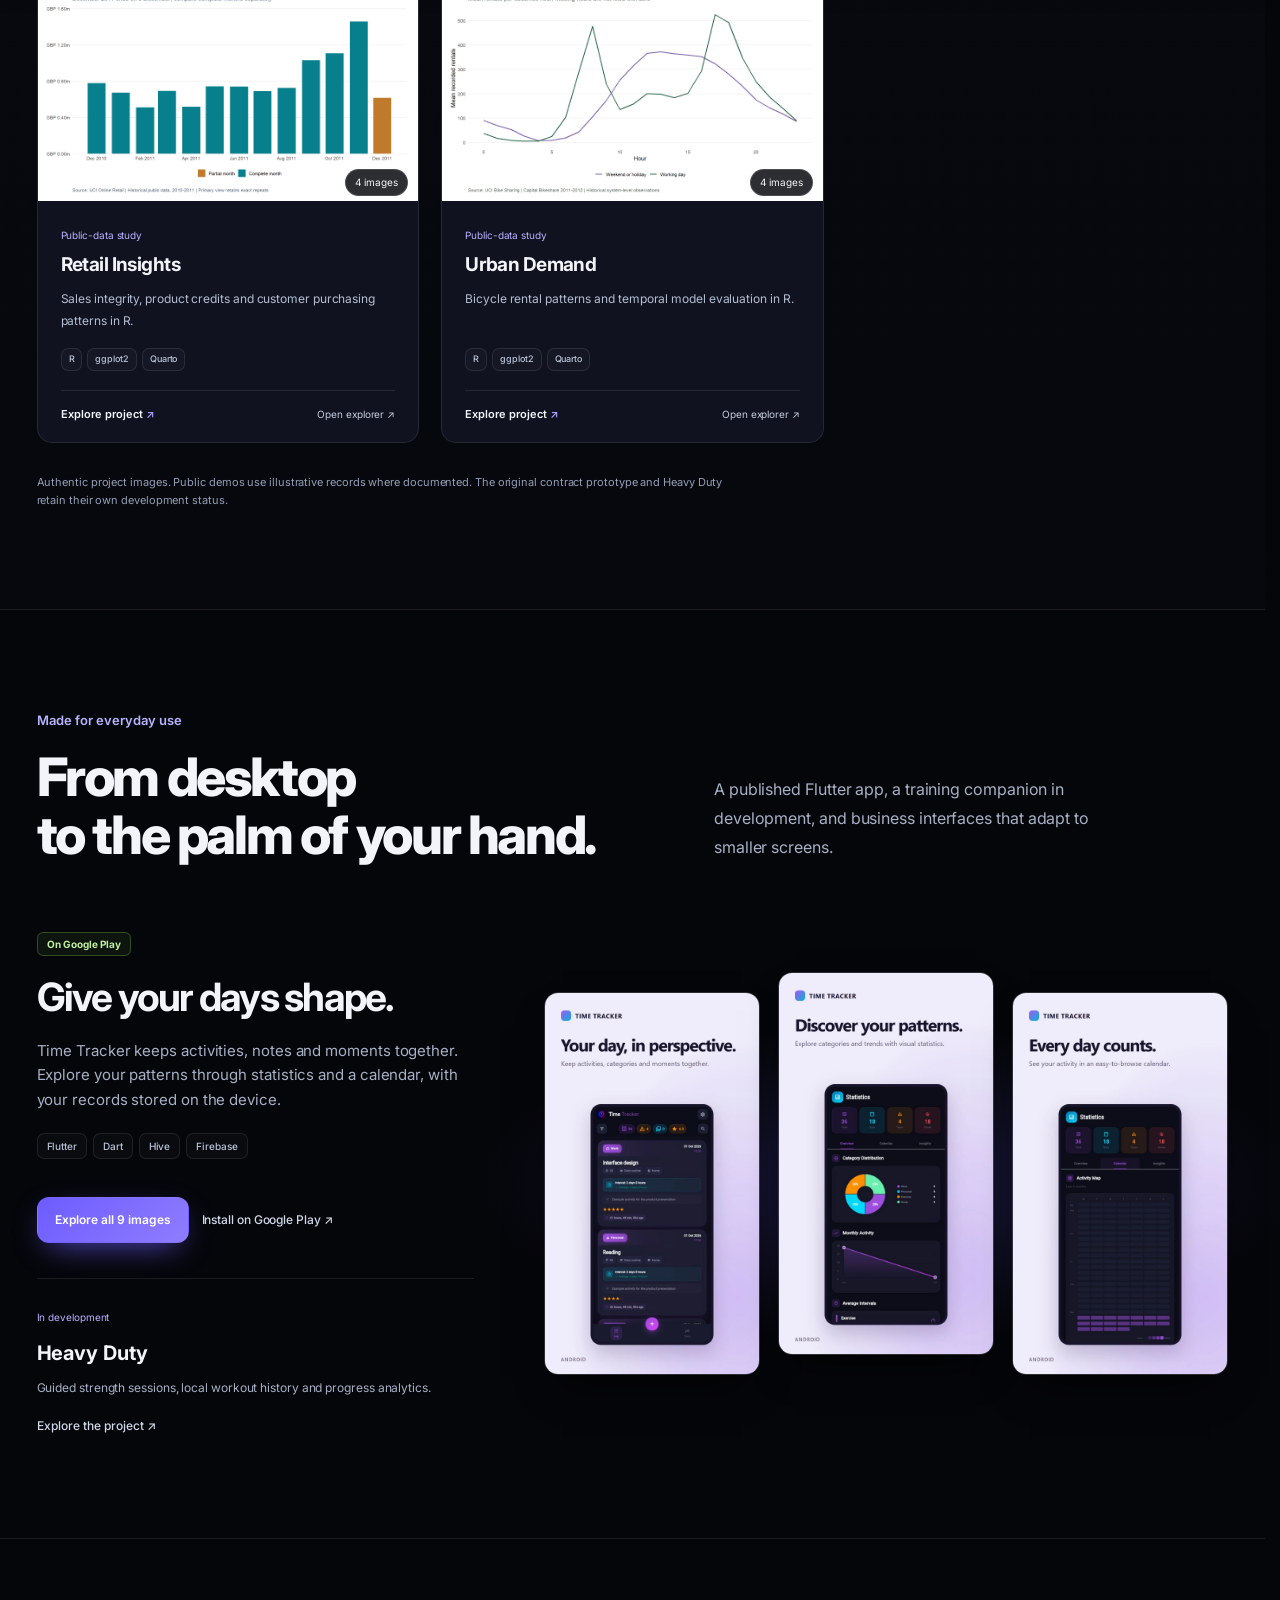
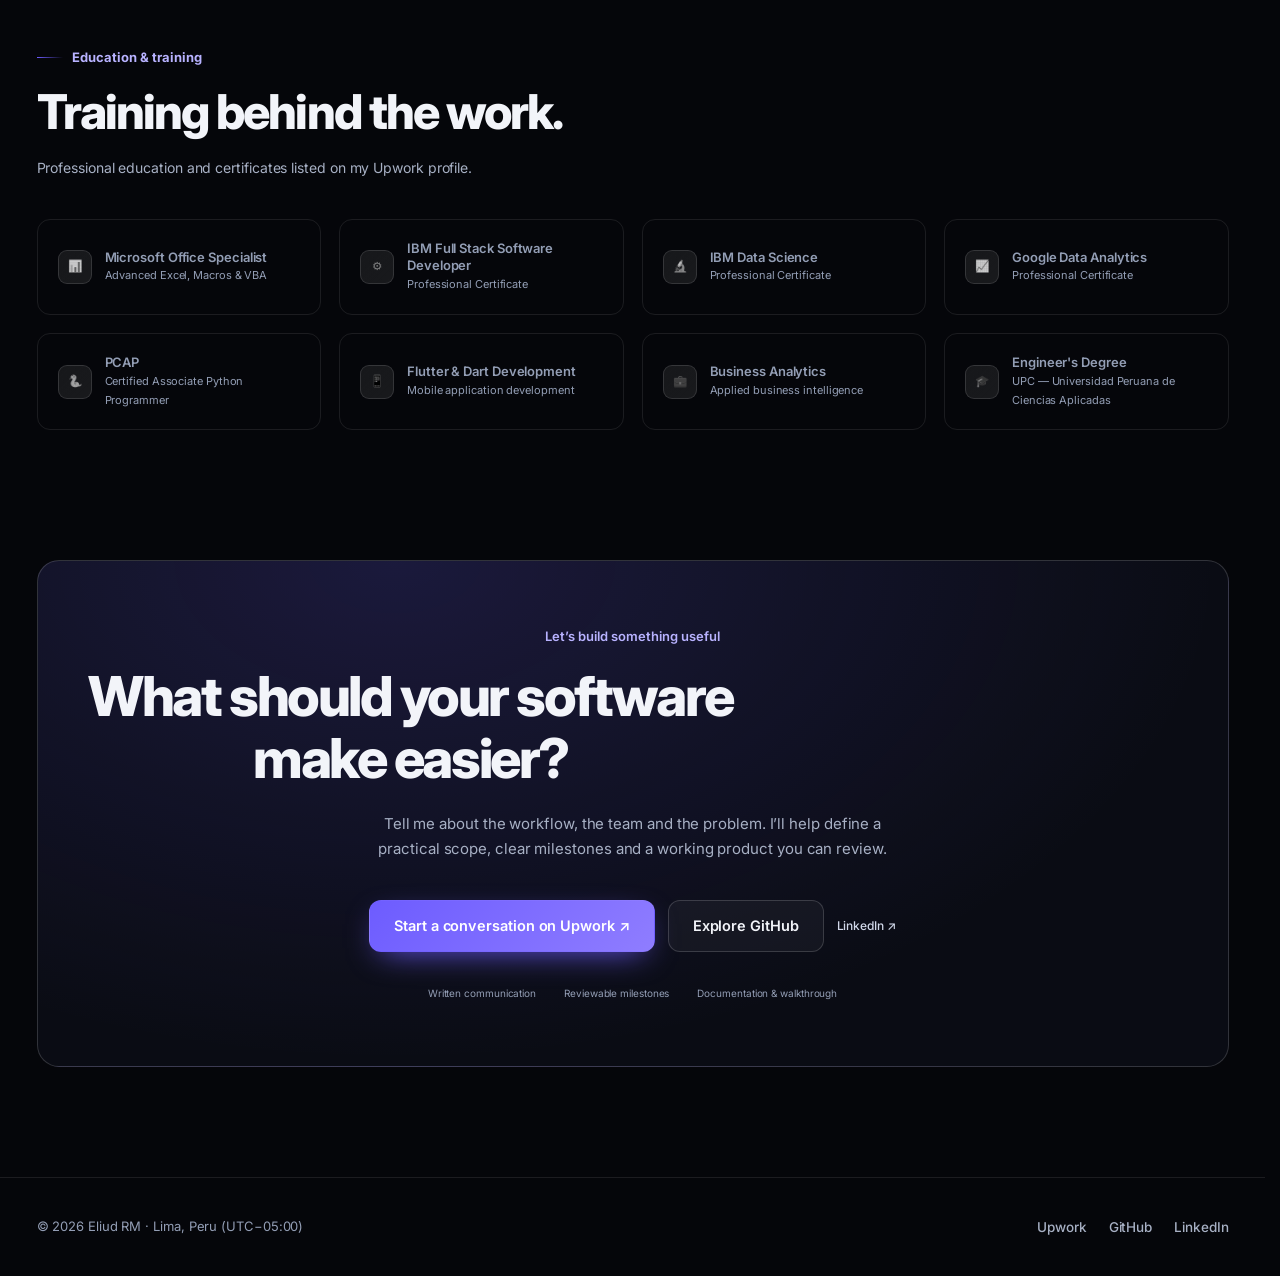
==== commit 8555c0d8: "Update portfolio project and demo totals" ====
--- a/index.html
+++ b/index.html
@@ -22,7 +22,7 @@
 <div class="wrap"><div class="hero-layout"><div class="hero-copy"><span class="pill"><i class="pulse" aria-hidden="true"></i> Available for projects · Lima, Peru</span><h1>I build the systems<br>your business<br><span class="grad">runs on.</span></h1><p class="lede">Business platforms, thoughtful automation and mobile apps. From the first workflow to the finished product, I connect the interface, the data and the logic that make everyday work easier.</p><div class="hero-cta"><a class="btn btn-1" href="#projects">Explore my work <span aria-hidden="true">↓</span></a><a class="btn btn-2" href="https://www.upwork.com/freelancers/~01471ca462b236e8e5" target="_blank" rel="noopener">Hire me on Upwork ↗</a></div><p class="hero-footnote">Full-stack development · Python &amp; Excel automation · Flutter</p></div>
 <div class="hero-showcase"><div class="showcase-orbit" aria-hidden="true"></div><div class="showcase-caption"><span class="live-dot"></span><span>Built from the workflow up</span></div><button class="showcase-screen" data-project="zentrix" data-slide="1" aria-label="Explore ZentrixKG ERP"><span class="window-bar"><i></i><i></i><i></i><span id="showcase-label">ZentrixKG · Business ERP</span><span class="screen-action" aria-hidden="true">↗</span></span><img id="showcase-img" src="assets/projects/zentrix/02.webp" alt="ZentrixKG executive ERP dashboard" fetchpriority="high" width="1919" height="915"></button><button class="showcase-phone" data-project="time" data-slide="2" aria-label="Explore Time Tracker statistics"><img src="assets/timetracker/statistics-current.png" alt="Time Tracker statistics on Android" width="400" height="800"></button><div class="showcase-note"><span class="live-dot"></span><div><strong>Time Tracker</strong><small>Published on Google Play</small></div></div>
 <div class="showcase-switch" role="group" aria-label="Choose a featured interface"><button data-showcase="zentrix" aria-pressed="true">ZentrixKG</button><button data-showcase="gaston" aria-pressed="false">Gastón’s Sweets</button><button data-showcase="nexo" aria-pressed="false">Nexo Commerce</button></div></div></div>
-<div class="proof-row"><a href="#projects"><strong>15</strong><span>Projects to explore</span></a><a href="#projects"><strong>54</strong><span>Images from Upwork</span></a><a href="#projects"><strong>8</strong><span>Interactive browser demos</span></a><a href="#mobile"><strong>Android</strong><span>App published on Google Play</span></a></div></div>
+<div class="proof-row"><a href="#projects"><strong>17</strong><span>Projects to explore</span></a><a href="#projects"><strong>54</strong><span>Images from Upwork</span></a><a href="#projects"><strong>10</strong><span>Interactive browser demos</span></a><a href="#mobile"><strong>Android</strong><span>App published on Google Play</span></a></div></div>
 <div class="marquee" aria-label="Technology stack"><div class="mq-track" id="mq"></div></div></section>
 <section id="work" class="sec-pad"><div class="wrap"><div class="section-intro"><div><span class="section-kicker">Selected work</span><h2>Real workflows.<br>Complete systems.</h2></div><p>Go beyond the cover image. See how the interface, the business rules and the data come together.</p></div><article class="feature-case" id="case-zentrix"><div class="case-story"><div class="tags"><span class="tag live">In production</span><span class="tag">ZentrixKG</span></div><h3>From first quote to final warranty.</h3><p class="case-description">A complete ERP and CRM connecting the quote-to-warranty journey.</p><dl class="case-points"><dt>The challenge</dt><dd>Quoting, stock and service work needed one shared workflow.</dd><dt>The build</dt><dd>One ERP/CRM for quoting, purchasing, inventory, service orders and warranties.</dd><dt>The outcome</dt><dd>A shared, traceable workflow with module permissions, audit trails and automated deployment.</dd></dl><div class="stackrow"><span class="chip">Vue 3</span><span class="chip">TypeScript</span><span class="chip">PHP 8.4</span><span class="chip">MariaDB</span></div><div class="feature-actions"><button class="btn btn-1" data-project="zentrix">Explore the full project</button><a class="text-link" href="https://zentrixkg.com/" target="_blank" rel="noopener">Visit website ↗</a></div></div><div class="case-visual"><button class="feature-cover" data-project="zentrix" data-slide="1" aria-label="Open ZentrixKG gallery"><span class="window-bar"><i></i><i></i><i></i><span>ZentrixKG · Actual interface</span></span><img src="assets/projects/zentrix/02.webp" alt="ZentrixKG working interface" loading="lazy" width="960" height="600"><span class="cover-hint">Open gallery · 8 images ↗</span></button><div class="gallery-strip"><button class="gallery-thumb" data-project="zentrix" data-slide="0" aria-label="View Corporate website"><img src="assets/projects/zentrix/01.webp" alt="Corporate website" loading="lazy" width="320" height="180"><span>Corporate website</span></button><button class="gallery-thumb" data-project="zentrix" data-slide="1" aria-label="View Executive ERP dashboard"><img src="assets/projects/zentrix/02.webp" alt="Executive ERP dashboard" loading="lazy" width="320" height="180"><span>Executive ERP dashboard</span></button><button class="gallery-thumb" data-project="zentrix" data-slide="2" aria-label="View Customer analytics"><img src="assets/projects/zentrix/03.webp" alt="Customer analytics" loading="lazy" width="320" height="180"><span>Customer analytics</span></button><button class="gallery-thumb" data-project="zentrix" data-slide="3" aria-label="View Customer detail"><img src="assets/projects/zentrix/04.webp" alt="Customer detail" loading="lazy" width="320" height="180"><span>Customer detail</span></button></div></div></article><article class="feature-case" id="case-gaston"><div class="case-story"><div class="tags"><span class="tag live">In production</span><span class="tag">Gastón’s Sweets</span></div><h3>A retail workflow that follows the stock.</h3><p class="case-description">Retail sales, perishable inventory and finance in one operational workspace.</p><dl class="case-points"><dt>The challenge</dt><dd>Perishable inventory, sales, credit and cash needed to be reviewed together.</dd><dt>The build</dt><dd>A complete retail application with FEFO batches, expiry control, POS, purchasing and finance.</dd><dt>The outcome</dt><dd>An integrated view of daily operations, product turnover and the money tied to inventory.</dd></dl><div class="stackrow"><span class="chip">Laravel 13</span><span class="chip">React 19</span><span class="chip">TypeScript</span><span class="chip">FEFO</span></div><div class="feature-actions"><button class="btn btn-1" data-project="gaston">Explore the full project</button><a class="text-link" href="https://gastonssweets.zentrixkg.com/" target="_blank" rel="noopener">Visit website ↗</a></div></div><div class="case-visual"><button class="feature-cover" data-project="gaston" data-slide="7" aria-label="Open Gastón’s Sweets gallery"><span class="window-bar"><i></i><i></i><i></i><span>Gastón’s Sweets · Actual interface</span></span><img src="assets/projects/gaston/08.webp" alt="Gastón’s Sweets working interface" loading="lazy" width="960" height="600"><span class="cover-hint">Open gallery · 13 images ↗</span></button><div class="gallery-strip"><button class="gallery-thumb" data-project="gaston" data-slide="0" aria-label="View Role selection"><img src="assets/projects/gaston/01.webp" alt="Role selection" loading="lazy" width="320" height="180"><span>Role selection</span></button><button class="gallery-thumb" data-project="gaston" data-slide="1" aria-label="View Executive dashboard"><img src="assets/projects/gaston/02.webp" alt="Executive dashboard" loading="lazy" width="320" height="180"><span>Executive dashboard</span></button><button class="gallery-thumb" data-project="gaston" data-slide="2" aria-label="View Sales analytics"><img src="assets/projects/gaston/03.webp" alt="Sales analytics" loading="lazy" width="320" height="180"><span>Sales analytics</span></button><button class="gallery-thumb" data-project="gaston" data-slide="3" aria-label="View Product performance"><img src="assets/projects/gaston/04.webp" alt="Product performance" loading="lazy" width="320" height="180"><span>Product performance</span></button></div></div></article><article class="feature-case" id="case-nexo"><div class="case-story"><div class="tags"><span class="tag live">Browser prototype</span><span class="tag">Nexo Commerce</span></div><h3>A complete workspace. A lightweight foundation.</h3><p class="case-description">A modular commerce workspace for sales, stock, customers and daily cash.</p><dl class="case-points"><dt>The challenge</dt><dd>A distributor needed a consistent view of sales, stock, purchases and customer accounts.</dd><dt>The build</dt><dd>A modular commerce application built in plain JavaScript with a dedicated local state store.</dd><dt>The outcome</dt><dd>A browser prototype that connects operational records, descriptive analytics and printable receipts.</dd></dl><div class="stackrow"><span class="chip">JavaScript</span><span class="chip">Canvas</span><span class="chip">LocalStorage</span></div><div class="feature-actions"><button class="btn btn-1" data-project="nexo">Explore the full project</button></div></div><div class="case-visual"><button class="feature-cover" data-project="nexo" data-slide="0" aria-label="Open Nexo Commerce gallery"><span class="window-bar"><i></i><i></i><i></i><span>Nexo Commerce · Actual interface</span></span><img src="assets/projects/nexo/01.webp" alt="Nexo Commerce working interface" loading="lazy" width="960" height="600"><span class="cover-hint">Open gallery · 12 images ↗</span></button><div class="gallery-strip"><button class="gallery-thumb" data-project="nexo" data-slide="0" aria-label="View Management dashboard"><img src="assets/projects/nexo/01.webp" alt="Management dashboard" loading="lazy" width="320" height="180"><span>Management dashboard</span></button><button class="gallery-thumb" data-project="nexo" data-slide="1" aria-label="View Operational summary"><img src="assets/projects/nexo/02.webp" alt="Operational summary" loading="lazy" width="320" height="180"><span>Operational summary</span></button><button class="gallery-thumb" data-project="nexo" data-slide="2" aria-label="View Point of sale"><img src="assets/projects/nexo/03.webp" alt="Point of sale" loading="lazy" width="320" height="180"><span>Point of sale</span></button><button class="gallery-thumb" data-project="nexo" data-slide="3" aria-label="View Sale receipt"><img src="assets/projects/nexo/04.webp" alt="Sale receipt" loading="lazy" width="320" height="180"><span>Sale receipt</span></button></div></div></article></div></section>
 <section id="projects" class="sec-pad collection"><div class="wrap"><div class="section-intro"><div><span class="section-kicker">The full collection</span><h2>Different problems.<br>The same attention to detail.</h2></div><p>Business systems, automation, web experiences and mobile apps. Open a project to explore its complete gallery and workflow.</p></div>
